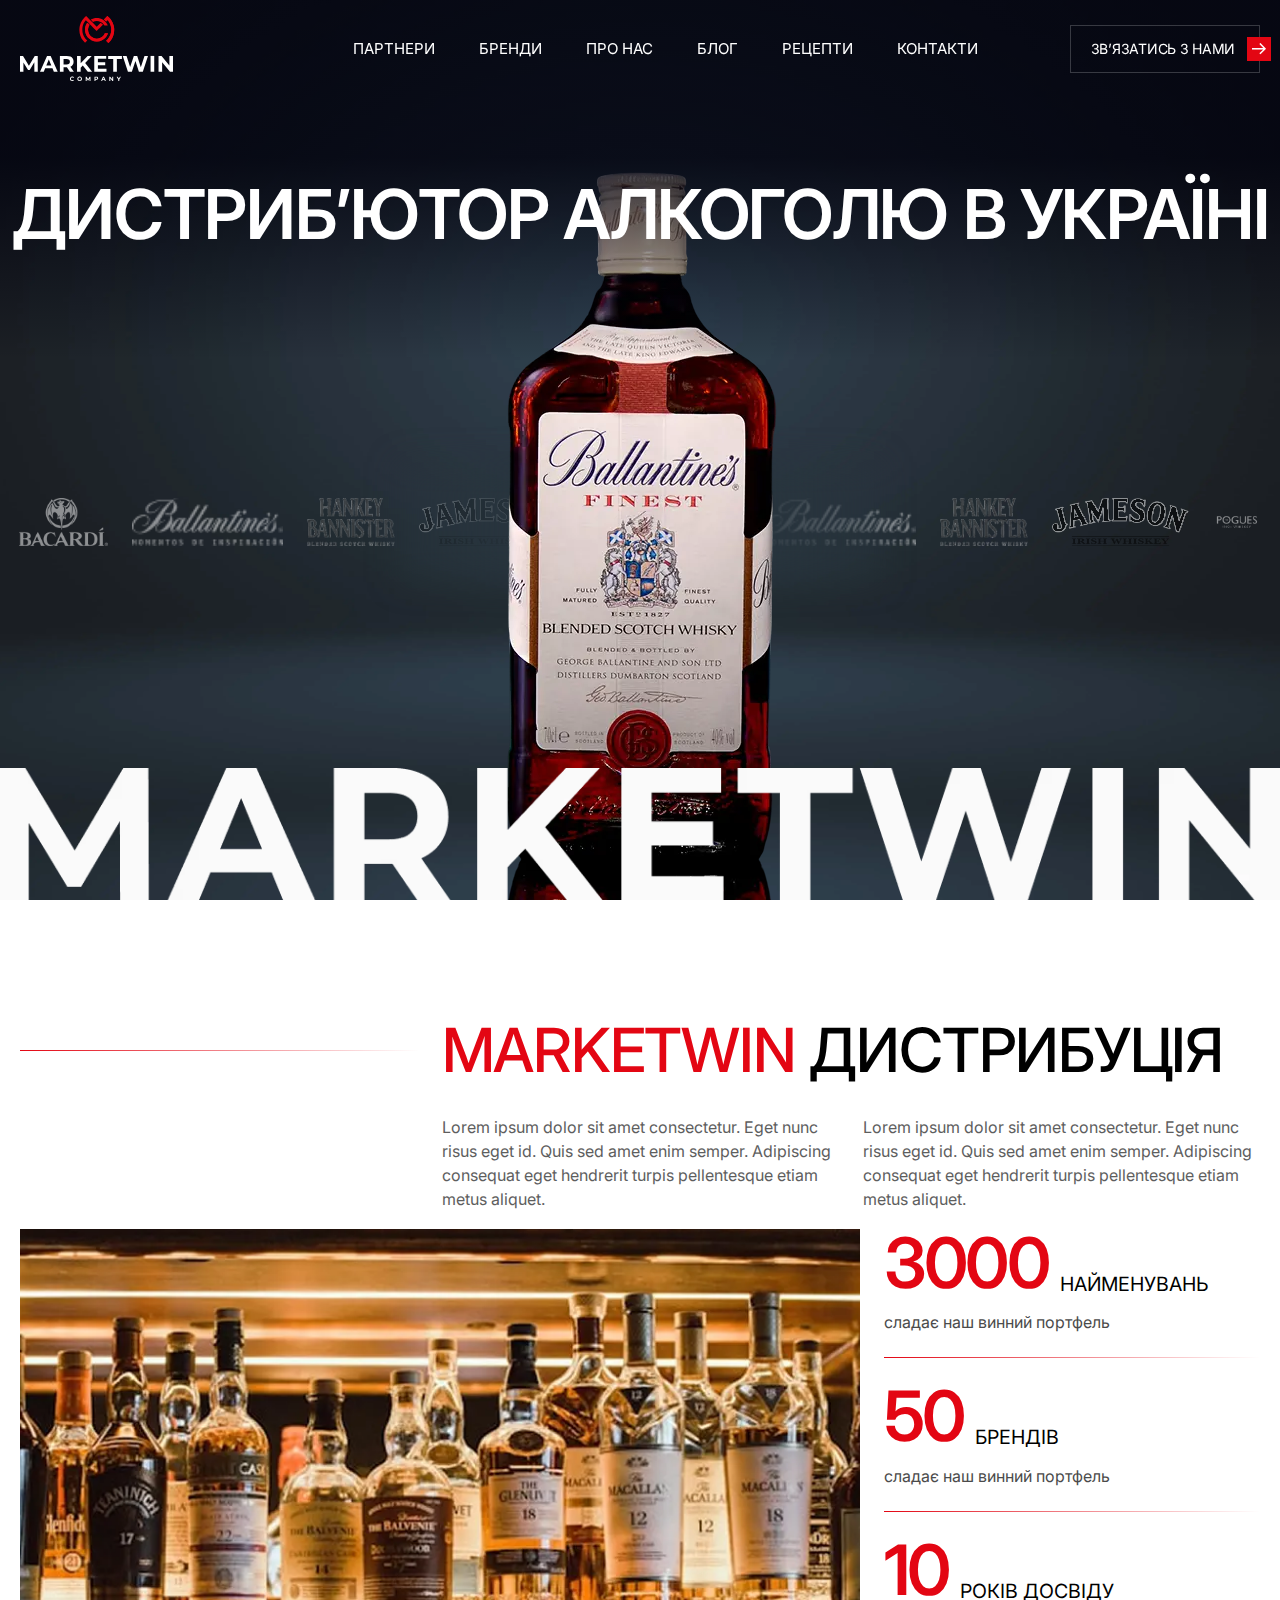
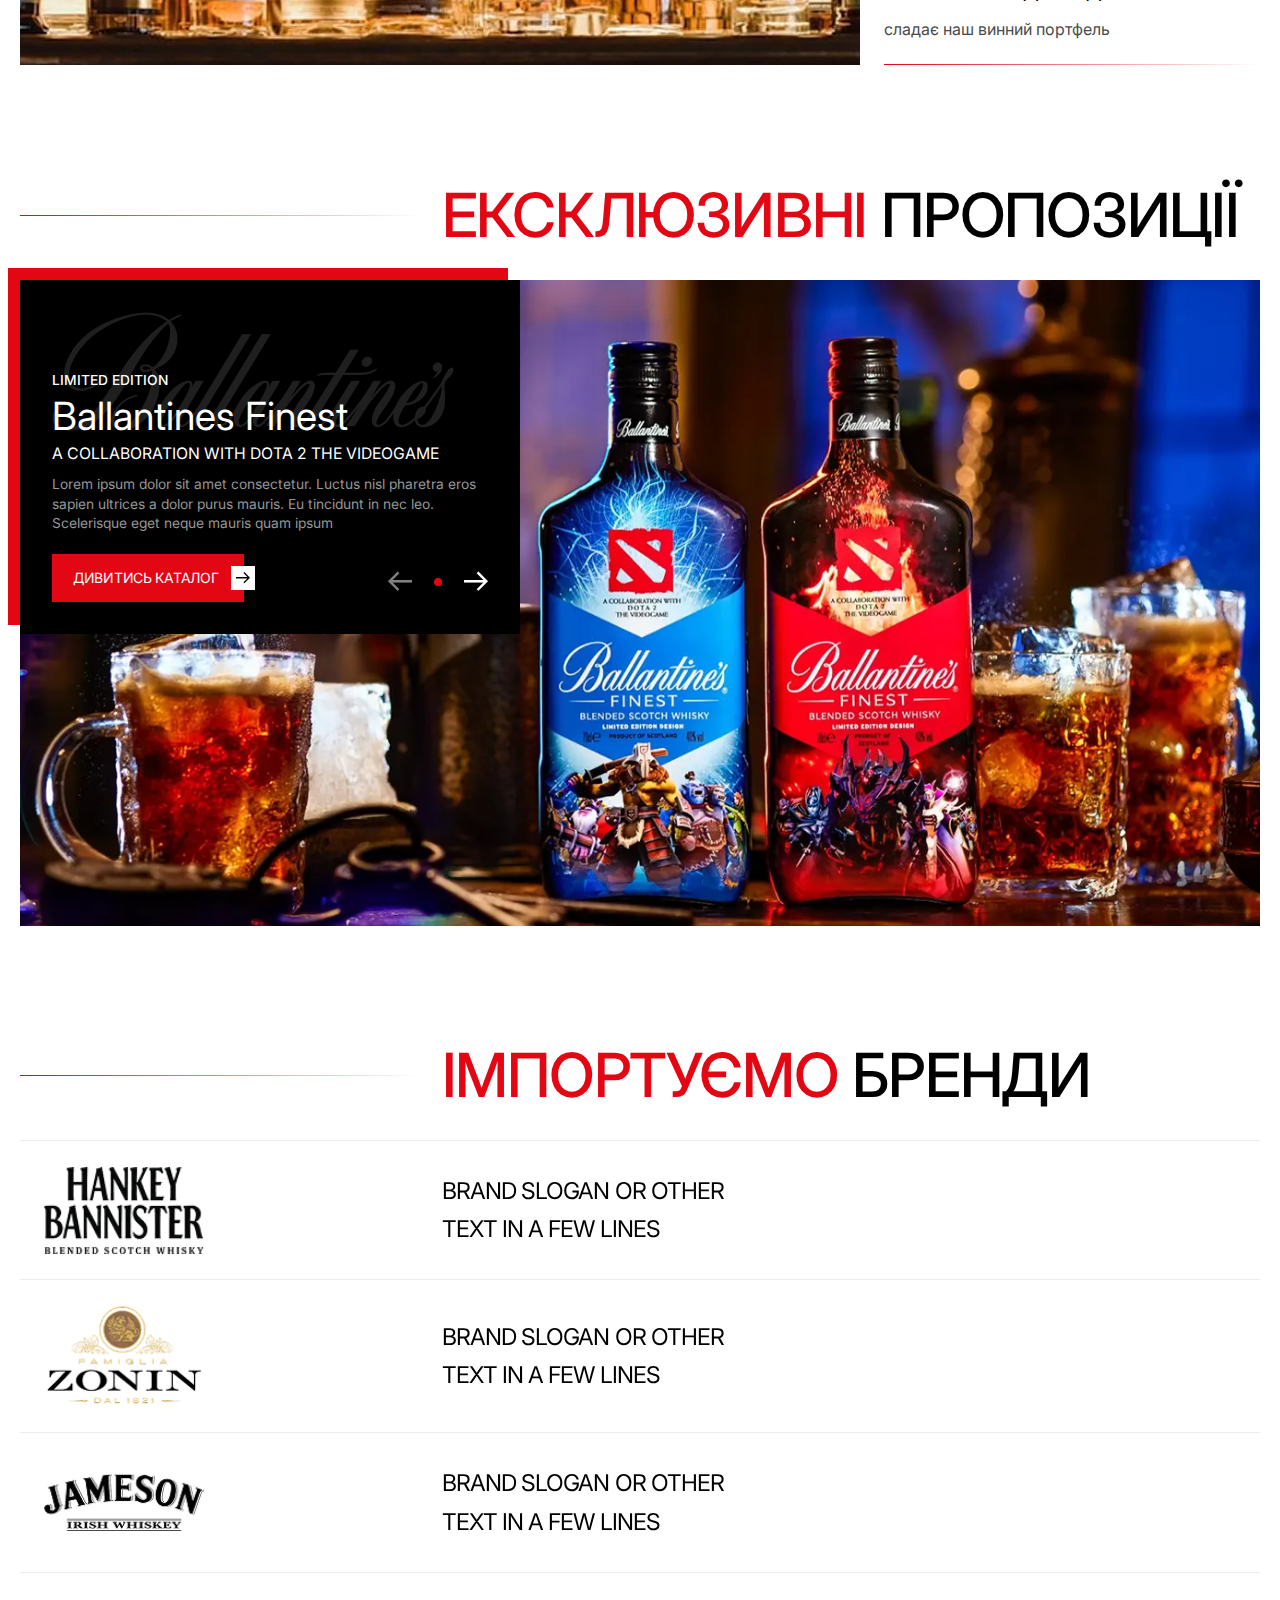
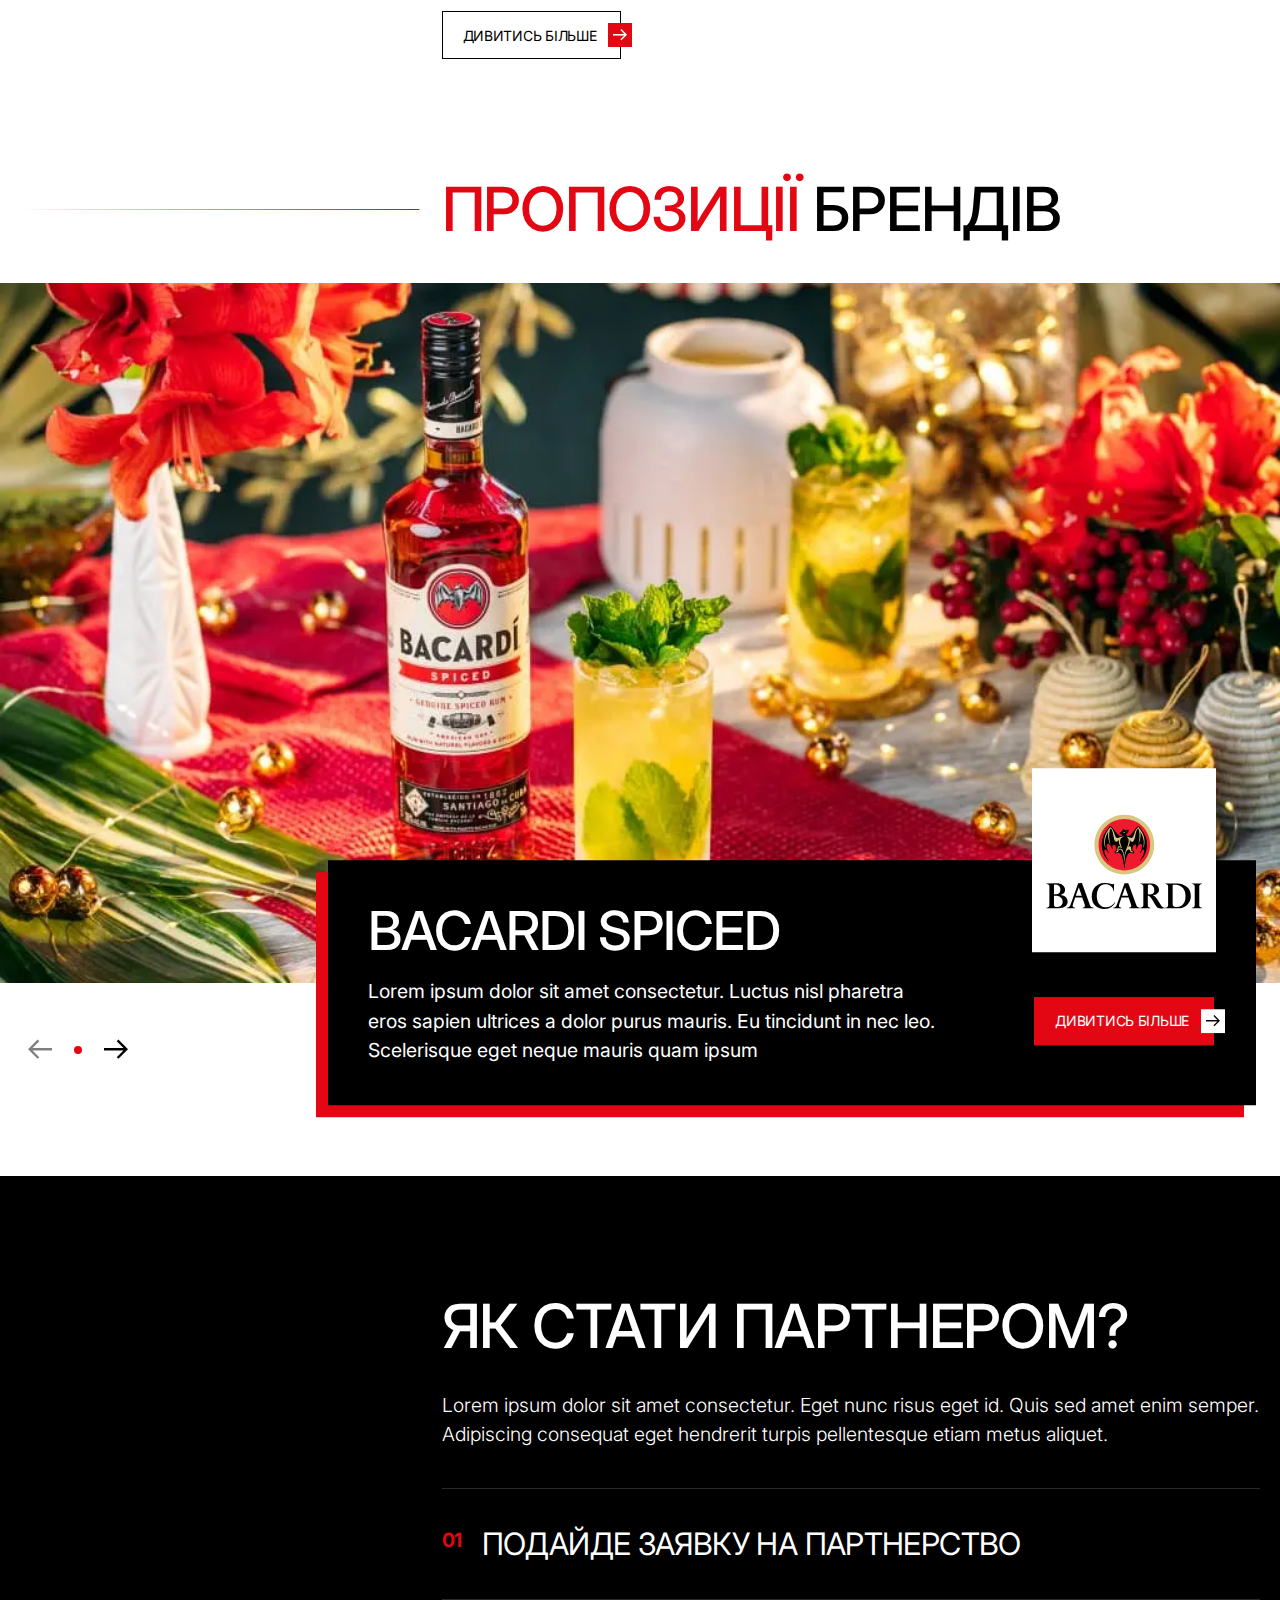
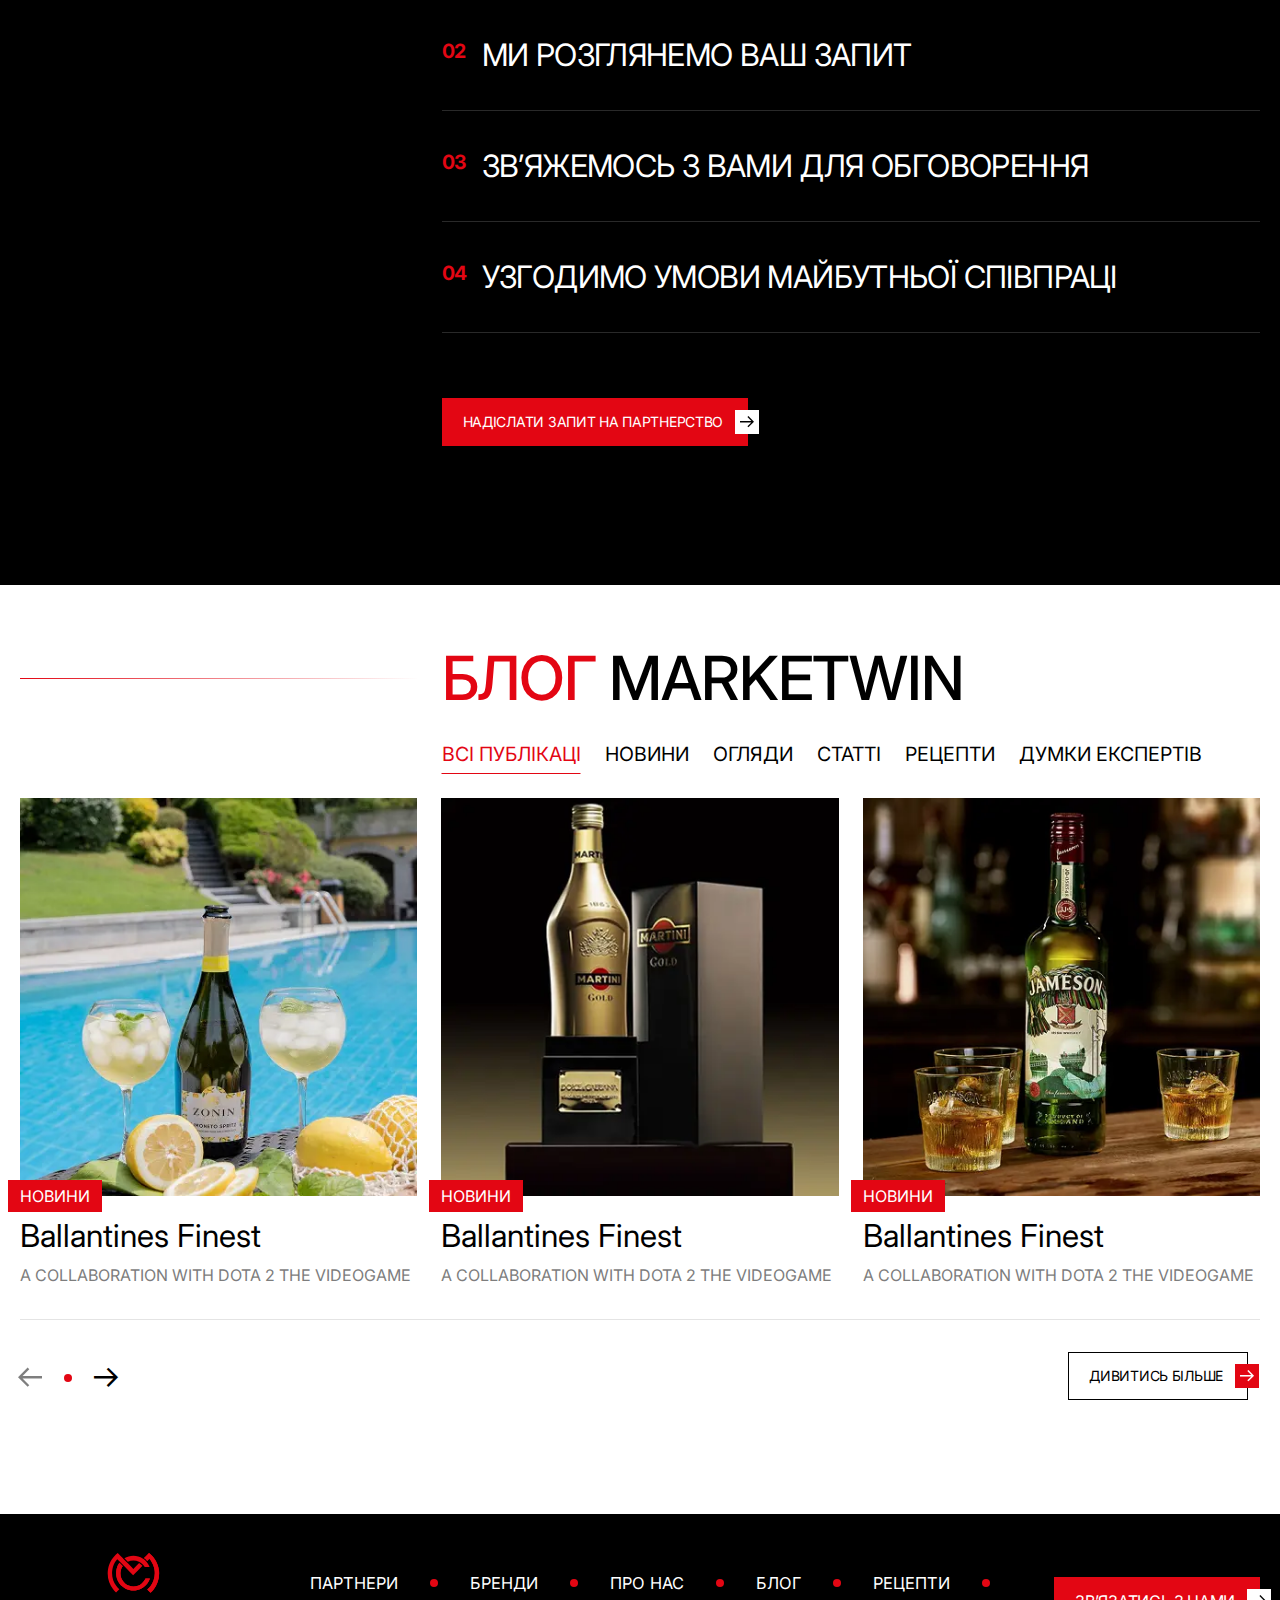
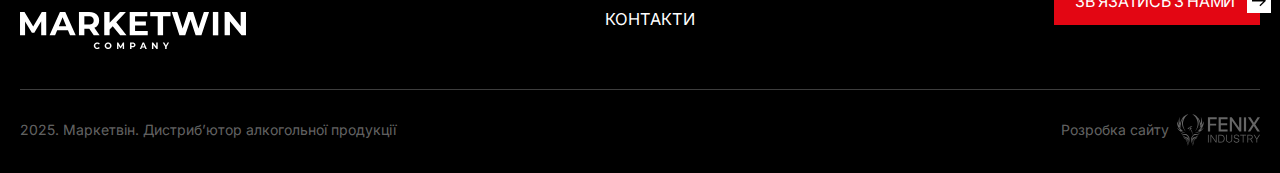
==== index.html @ d5fc38e5 "Update index.html" ====
<!DOCTYPE html>
<html lang="en">

<head>
	<title>marketwin</title>
	<meta charset="UTF-8">
	<meta name="format-detection" content="telephone=no">
	<!-- <style>body{opacity: 0;}</style> -->
	<link rel="stylesheet" href="css/style.min.css?_v=20250410110631">
	<link rel="shortcut icon" href="favicon.ico">
	<!-- <meta name="robots" content="noindex, nofollow"> -->
	<meta name="viewport" content="width=device-width, initial-scale=1.0">

</head>

<body class="page-load">
	<div class="wrapper">
		<header class="header" data-scroll-show>
			<div class="header__container">
				<button class="btn-modal-email _icon-email" type="button"></button>

				<a href="/" class="header__logo"><img src="img/logo.svg" alt="logo"></a>


				<div class="header__menu menu">
					<nav class="menu__body">
						<ul class="menu__list">
							<li class="menu__item"><a href="" class="menu__link">Партнери</a></li>
							<li class="menu__item"><a href="" class="menu__link">Бренди</a></li>
							<li class="menu__item"><a href="about-us.html" class="menu__link">Про нас</a></li>
							<li class="menu__item"><a href="" class="menu__link">Блог</a></li>
							<li class="menu__item"><a href="" class="menu__link">Рецепти</a></li>
							<li class="menu__item"><a href="" class="menu__link">Контакти</a></li>
						</ul>
					</nav>
					<button class="btn btn-default btn-call" type="button">
						<span>Зв’язатись з нами</span>
						<span class="icon-arrow _icon-arrow-right"></span>
					</button>
				</div>
				<button type="button" class="menu__icon icon-menu">
					<div class="icon-menu__wrap">
						<span></span>
					</div>
				</button>
			</div>
		</header>
		<main class="page">
			<section class="hero" style="background-image: url(img/hero-bg.webp);">

				<h1 class="hero__title">дистриб’ютор алкоголю в Україні</h1>
				<div class="hero__brands">
					<div class="brands">
						<div class="brands__list">
							<div class="brands__item">
								<img src="img/brands/bacardi.webp" alt="Image">
							</div>
							<div class="brands__item">
								<img src="img/brands/ballantine.webp" alt="Image">
							</div>
							<div class="brands__item">
								<img src="img/brands/hankey-bannister.webp" alt="Image">
							</div>
							<div class="brands__item">
								<img src="img/brands/jameson.webp" alt="Image">
							</div>
							<div class="brands__item">
								<img src="img/brands/pogues2.webp" alt="Image">
							</div>
							<div class="brands__item">
								<img src="img/brands/bacardi.webp" alt="Image">
							</div>
							<div class="brands__item">
								<img src="img/brands/ballantine.webp" alt="Image">
							</div>
							<div class="brands__item">
								<img src="img/brands/hankey-bannister.webp" alt="Image">
							</div>
							<div class="brands__item">
								<img src="img/brands/jameson.webp" alt="Image">
							</div>
							<div class="brands__item">
								<img src="img/brands/pogues2.webp" alt="Image">
							</div>
						</div>
						<div class="brands__list">
							<div class="brands__item">
								<img src="img/brands/bacardi.webp" alt="Image">
							</div>
							<div class="brands__item">
								<img src="img/brands/ballantine.webp" alt="Image">
							</div>
							<div class="brands__item">
								<img src="img/brands/hankey-bannister.webp" alt="Image">
							</div>
							<div class="brands__item">
								<img src="img/brands/jameson.webp" alt="Image">
							</div>
							<div class="brands__item">
								<img src="img/brands/pogues.webp" alt="Image">
							</div>
							<div class="brands__item">
								<img src="img/brands/bacardi.webp" alt="Image">
							</div>
							<div class="brands__item">
								<img src="img/brands/ballantine.webp" alt="Image">
							</div>
							<div class="brands__item">
								<img src="img/brands/hankey-bannister.webp" alt="Image">
							</div>
							<div class="brands__item">
								<img src="img/brands/jameson.webp" alt="Image">
							</div>
							<div class="brands__item">
								<img src="img/brands/pogues.webp" alt="Image">
							</div>
						</div>
						<div class="brands__list">
							<div class="brands__item">
								<img src="img/brands/bacardi.webp" alt="Image">
							</div>
							<div class="brands__item">
								<img src="img/brands/ballantine.webp" alt="Image">
							</div>
							<div class="brands__item">
								<img src="img/brands/hankey-bannister.webp" alt="Image">
							</div>
							<div class="brands__item">
								<img src="img/brands/jameson.webp" alt="Image">
							</div>
							<div class="brands__item">
								<img src="img/brands/pogues.webp" alt="Image">
							</div>
							<div class="brands__item">
								<img src="img/brands/bacardi.webp" alt="Image">
							</div>
							<div class="brands__item">
								<img src="img/brands/ballantine.webp" alt="Image">
							</div>
							<div class="brands__item">
								<img src="img/brands/hankey-bannister.webp" alt="Image">
							</div>
							<div class="brands__item">
								<img src="img/brands/jameson.webp" alt="Image">
							</div>
							<div class="brands__item">
								<img src="img/brands/pogues.webp" alt="Image">
							</div>
						</div>
					</div>
				</div>

				<div class="hero__slider swiper">
					<div class="hero__wrapper swiper-wrapper">
						<div class="hero__slide swiper-slide">
							<div class="hero__img">
								<img src="img/hero/hero01.webp" alt="Image">
							</div>
						</div>
						<div class="hero__slide swiper-slide">
							<div class="hero__img">
								<img src="img/hero/hero02.webp" alt="Image">
							</div>
						</div>
						<div class="hero__slide swiper-slide">
							<div class="hero__img">
								<img src="img/hero/hero03.webp" alt="Image">
							</div>
						</div>
						<div class="hero__slide swiper-slide">
							<div class="hero__img">
								<img src="img/hero/hero04.webp" alt="Image">
							</div>
						</div>
						<div class="hero__slide swiper-slide">
							<div class="hero__img">
								<img src="img/hero/hero05.webp" alt="Image">
							</div>
						</div>
						<div class="hero__slide swiper-slide">
							<div class="hero__img">
								<img src="img/hero/hero06.webp" alt="Image">
							</div>
						</div>
					</div>
				</div>
			</section>

			<section class="section distribution">
				<div class="distribution__container">
					<h2 class="section-title"> <span class="decor-text">marketwin</span> дистрибуція</h2>
					<div class="section-text w-60">
						<p>Lorem ipsum dolor sit amet consectetur. Eget nunc risus eget id. Quis sed amet enim semper.
							Adipiscing consequat eget
							hendrerit turpis pellentesque etiam metus aliquet.</p>
						<p>Lorem ipsum dolor sit amet consectetur. Eget nunc risus eget id. Quis sed amet enim semper.
							Adipiscing consequat eget
							hendrerit turpis pellentesque etiam metus aliquet.</p>
					</div>

					<div class="distribution-row">
						<div class="distribution-img">
							<img class="ibg" src="img/test-img01.webp" alt="Image">
						</div>
						<div class="distribution-list">
							<div class="distribution-item">
								<div class="distribution-title">
									<div class="number">3000</div>НАЙМЕНУВАНЬ
								</div>
								<div class="distribution-text">сладає наш винний портфель</div>
							</div>
							<div class="distribution-item">
								<div class="distribution-title">
									<div class="number">50</div>Брендів
								</div>
								<div class="distribution-text">сладає наш винний портфель</div>
							</div>
							<div class="distribution-item">
								<div class="distribution-title">
									<div class="number">10</div>років досвіду
								</div>
								<div class="distribution-text">сладає наш винний портфель</div>
							</div>


						</div>
					</div>
				</div>
			</section>

			<section class="section exclusive">
				<div class="exclusive__container">
					<div class="section-title">
						<span>Ексклюзивні</span>
						пропозиції
					</div>
					<div class="exclusive__wrap">
						<div class="exclusive__slider swiper">
							<div class="swiper-wrapper">
								<div class="swiper-slide">
									<div class="exclusive-item">
										<div class="logo">
											<img src="img/ballantines.webp" alt="ballantines logo">
										</div>


										<h4>LIMITED EDITION</h4>
										<h3>Ballantines Finest</h3>
										<h5>A collaboration with dota 2 the videogame</h5>
										<p>Lorem ipsum dolor sit amet consectetur. Luctus nisl pharetra eros sapien
											ultrices
											a dolor purus mauris. Eu tincidunt in
											nec leo. Scelerisque eget neque mauris quam ipsum</p>

										<a class="btn btn-default btn-red" href="#">
											<span>Дивитись каталог</span>
											<span class="icon-arrow _icon-arrow-right white-icon"></span>
										</a>
									</div>
								</div>
								<div class="swiper-slide">
									<div class="exclusive-item">
										<div class="logo">
											<img src="img/ballantines.webp" alt="ballantines logo">
										</div>


										<h4>LIMITED EDITION</h4>
										<h3>Ballantines Finest</h3>
										<h5>A collaboration with dota 2 the videogame</h5>
										<p>Lorem ipsum dolor sit amet consectetur. Luctus nisl pharetra eros sapien
											ultrices
											a dolor purus mauris. Eu tincidunt in
											nec leo. Scelerisque eget neque mauris quam ipsum</p>

										<a class="btn btn-default btn-red" href="#">
											<span>Дивитись каталог</span>
											<span class="icon-arrow _icon-arrow-right white-icon"></span>
										</a>
									</div>
								</div>
							</div>
							<div class="swiper-nav">
								<div class="swiper-button-prev">
									<span class="_icon-arrow-left"></span>
								</div>
								<div class="swiper-button-next">
									<span class="_icon-arrow-right"></span>
								</div>
							</div>

							<div class="swiper-pagination black-mod"></div>
						</div>
						<div class="exclusive-thumb__slider swiper">
							<div class="swiper-wrapper">
								<div class="swiper-slide">
									<img class="ibg" src="img/exclusive.webp" alt="exclusive">
								</div>
								<div class="swiper-slide">
									<img class="ibg" src="img/test-img01.webp" alt="exclusive">
								</div>
							</div>
						</div>
					</div>
				</div>
			</section>

			<section class="section import-brands">
				<div class="import-brands__container">
					<div class="section-title"><span>імпортуємо</span> Бренди</div>
					<div class="import-brands__list">
						<div class="import-brands__item">
							<a class="import-brands__logo" href="#">
								<img src="img/brand02.webp" alt="Image">
							</a>
							<a class="import-brands__title" href="#">brand slogan or other
								text in a few lines</a>

							<div class="import-brands__img">
								<img src="img/brands-test.webp" alt="Image">
								<a class="btn btn-default btn-red" href="#">
									<span>дивитись каталог</span>
									<span class="icon-arrow _icon-arrow-right"></span>
								</a>
							</div>
						</div>
						<div class="import-brands__item">
							<div class="import-brands__logo">
								<img src="img/brand03.webp" alt="Image">
							</div>
							<div class="import-brands__title">brand slogan or other
								text in a few lines</div>

							<div class="import-brands__img">
								<img src="img/brands-test.webp" alt="Image">
								<a class="btn btn-default btn-red" href="#">
									<span>дивитись каталог</span>
									<span class="icon-arrow _icon-arrow-right"></span>
								</a>
							</div>
						</div>
						<div class="import-brands__item">
							<div class="import-brands__logo">
								<img src="img/brand04.webp" alt="Image">
							</div>
							<div class="import-brands__title">brand slogan or other
								text in a few lines</div>

							<div class="import-brands__img">
								<img src="img/brands-test.webp" alt="Image">
								<a class="btn btn-default btn-red" href="#">
									<span>дивитись каталог</span>
									<span class="icon-arrow _icon-arrow-right"></span>
								</a>
							</div>
						</div>
					</div>

					<a class="import-brands__btn btn btn-default" href="#">
						<span>Дивитись більше</span>
						<span class="icon-arrow _icon-arrow-right"></span>
					</a>
				</div>
			</section>

			<section class="section offers">
				<div class="offers__container">
					<h2 class="section-title revers-decor">
						<span>пропозиції</span> брендів
					</h2>
				</div>
				<div class="offers__wrap">
					<div class="offers__slider swiper">
						<div class="swiper-wrapper">
							<div class="swiper-slide">
								<div class="offers-img">
									<img class="ibg" src="img/offers.webp" alt="exclusive">
								</div>
								<div class="offers-item__container">
									<div class="offers-item">
										<div class="offers-item__content">
											<div class="logo">
												<img src="img/bacardi.svg" alt="bacardi logo">
											</div>
											<h3>Bacardi spiced</h3>
											<p>Lorem ipsum dolor sit amet consectetur. Luctus nisl pharetra eros sapien
												ultrices a dolor purus mauris. Eu tincidunt in
												nec leo. Scelerisque eget neque mauris quam ipsum</p>

											<a class="btn btn-default btn-red" href="#">
												<span>Дивитись більше</span>
												<span class="icon-arrow _icon-arrow-right white-icon"></span>
											</a>
										</div>
									</div>
								</div>
							</div>
							<div class="swiper-slide">
								<div class="offers-img">
									<img class="ibg" src="img/exclusive.webp" alt="exclusive">
								</div>
								<div class="offers-item__container">
									<div class="offers-item">
										<div class="offers-item__content">
											<div class="logo">
												<img src="img/bacardi.svg" alt="bacardi logo">
											</div>
											<h3>Eexclusive spiced</h3>
											<p>nisl pharetra eros sapien
												ultrices a dolor purus mauris. Eu tincidunt in
												nec leo. Scelerisque eget neque mauris quam ipsum</p>

											<a class="btn btn-default btn-red" href="#">
												<span>Дивитись більше</span>
												<span class="icon-arrow _icon-arrow-right white-icon"></span>
											</a>
										</div>
									</div>
								</div>
							</div>
						</div>
						<div class="swiper-nav__container">
							<div class="swiper-nav">
								<div class="swiper-button-prev">
									<span class="_icon-arrow-left"></span>
								</div>
								<div class="swiper-button-next">
									<span class="_icon-arrow-right"></span>
								</div>
							</div>
						</div>
						<div class="swiper-pagination"></div>
					</div>
				</div>
			</section>

			<section class="section spollers-section" data-watch data-watch-once data-watch-threshold="0.8">
				<div class="spollers-section__container">

					<h2 class="spollers-section__title section-title">Як стати партнером?</h2>
					<div class="spollers-section__text">Lorem ipsum dolor sit amet consectetur. Eget nunc risus eget id.
						Quis sed amet enim semper. Adipiscing consequat eget
						hendrerit turpis pellentesque etiam metus aliquet.</div>

					<div data-spollers class="spollers">
						<details class="spollers__item">
							<summary class="spollers__title">подайде заявку на партнерство</summary>
						</details>
						<details class="spollers__item">
							<summary class="spollers__title">Ми розглянемо ваш запит</summary>
						</details>
						<details class="spollers__item">
							<summary class="spollers__title">Зв’яжемось з вами для обговорення</summary>
						</details>
						<details class="spollers__item">
							<summary class="spollers__title">Узгодимо умови майбутньої співпраці</summary>
						</details>
					</div>

					<div class="spollers-section-bottom">
						<div class="logo">
							<img src="img/icon-logo.svg" alt="marketwin logo">
						</div>
						<div class="logo-text">
							<!-- <img src="img/marketwin-gradient.svg" alt="Image"> -->
							marketwin
						</div>
						<button type="button" class="btn btn-default btn-red mob-w">
							<span>Надіслати запит на партнерство</span>
							<span class="icon-arrow _icon-arrow-right white-icon"></span>
						</button>
					</div>
				</div>
			</section>

			<section class="section blog">
				<div class="blog__container">
					<div class="section-title">
						<span>Блог</span> marketwin
					</div>

					<div data-tabs data-tabs-animate class="blog__wrap">
						<nav data-tabs-titles class="blog__nav rubric">
							<button type="button" class="rubric__btn _tab-active">Всі публікаці</button>
							<button type="button" class="rubric__btn">Новини</button>
							<button type="button" class="rubric__btn">Огляди</button>
							<button type="button" class="rubric__btn">Статті</button>
							<button type="button" class="rubric__btn">Рецепти</button>
							<button type="button" class="rubric__btn">думки експертів</button>
						</nav>
						<div data-tabs-body class="blog__content">
							<div class="blog__body">
								<div class="blog__slider swiper">
									<div class="swiper-wrapper">
										<div class="swiper-slide">
											<div class="cart-blog">
												<a class="cart-blog__img" href="#">
													<img class="ibg" src="img/news01.webp" alt="news img">
												</a>
												<div class="cart-blog__rubric">НОВИНИ</div>
												<a class="cart-blog__title" href="#">Ballantines Finest</a>
												<div class="cart-blog__text">A collaboration with dota 2 the videogame
												</div>
											</div>
										</div>
										<div class="swiper-slide">
											<div class="cart-blog">
												<a class="cart-blog__img" href="#">
													<img class="ibg" src="img/news02.webp" alt="news img">
												</a>
												<div class="cart-blog__rubric">НОВИНИ</div>
												<a class="cart-blog__title" href="#">Ballantines Finest</a>
												<div class="cart-blog__text">A collaboration with dota 2 the videogame
												</div>
											</div>
										</div>
										<div class="swiper-slide">
											<div class="cart-blog">
												<a class="cart-blog__img" href="#">
													<img class="ibg" src="img/news03.webp" alt="news img">
												</a>
												<div class="cart-blog__rubric">НОВИНИ</div>
												<a class="cart-blog__title" href="#">Ballantines Finest</a>
												<div class="cart-blog__text">A collaboration with dota 2 the videogame
												</div>
											</div>
										</div>
										<div class="swiper-slide">
											<div class="cart-blog">
												<a class="cart-blog__img" href="#">
													<img class="ibg" src="img/news01.webp" alt="news img">
												</a>
												<div class="cart-blog__rubric">НОВИНИ</div>
												<a class="cart-blog__title" href="#">Ballantines Finest</a>
												<div class="cart-blog__text">A collaboration with dota 2 the videogame
												</div>
											</div>
										</div>
										<div class="swiper-slide">
											<div class="cart-blog">
												<a class="cart-blog__img" href="#">
													<img class="ibg" src="img/news02.webp" alt="news img">
												</a>
												<div class="cart-blog__rubric">НОВИНИ</div>
												<a class="cart-blog__title" href="#">Ballantines Finest</a>
												<div class="cart-blog__text">A collaboration with dota 2 the videogame
												</div>
											</div>
										</div>
										<div class="swiper-slide">
											<div class="cart-blog">
												<a class="cart-blog__img" href="#">
													<img class="ibg" src="img/news03.webp" alt="news img">
												</a>
												<div class="cart-blog__rubric">НОВИНИ</div>
												<a class="cart-blog__title" href="#">Ballantines Finest</a>
												<div class="cart-blog__text">A collaboration with dota 2 the videogame
												</div>
											</div>
										</div>
									</div>

									<div class="swiper-nav">
										<div class="swiper-button-prev">
											<span class="_icon-arrow-left"></span>
										</div>
										<div class="swiper-button-next">
											<span class="_icon-arrow-right"></span>
										</div>
									</div>
									<div class="swiper-pagination"></div>
								</div>

								<div class="blog__bottom">
									<a class="btn btn-default" href="#">
										<span>Дивитись більше</span>
										<span class="icon-arrow _icon-arrow-right"></span>
									</a>
								</div>
							</div>
							<div class="blog__body">
								<div class="blog__slider swiper">
									<div class="swiper-wrapper">
										<div class="swiper-slide">
											<div class="cart-blog">
												<a class="cart-blog__img" href="#">
													<img class="ibg" src="img/news02.webp" alt="news img">
												</a>
												<div class="cart-blog__rubric">НОВИНИ</div>
												<a class="cart-blog__title" href="#">Ballantines Finest</a>
												<div class="cart-blog__text">A collaboration with dota 2 the videogame
												</div>
											</div>
										</div>
										<div class="swiper-slide">
											<div class="cart-blog">
												<a class="cart-blog__img" href="#">
													<img class="ibg" src="img/news01.webp" alt="news img">
												</a>
												<div class="cart-blog__rubric">НОВИНИ</div>
												<a class="cart-blog__title" href="#">Ballantines Finest</a>
												<div class="cart-blog__text">A collaboration with dota 2 the videogame
												</div>
											</div>
										</div>
										<div class="swiper-slide">
											<div class="cart-blog">
												<a class="cart-blog__img" href="#">
													<img class="ibg" src="img/news03.webp" alt="news img">
												</a>
												<div class="cart-blog__rubric">НОВИНИ</div>
												<a class="cart-blog__title" href="#">Ballantines Finest</a>
												<div class="cart-blog__text">A collaboration with dota 2 the videogame
												</div>
											</div>
										</div>
										<div class="swiper-slide">
											<div class="cart-blog">
												<a class="cart-blog__img" href="#">
													<img class="ibg" src="img/news01.webp" alt="news img">
												</a>
												<div class="cart-blog__rubric">НОВИНИ</div>
												<a class="cart-blog__title" href="#">Ballantines Finest</a>
												<div class="cart-blog__text">A collaboration with dota 2 the videogame
												</div>
											</div>
										</div>
										<div class="swiper-slide">
											<div class="cart-blog">
												<a class="cart-blog__img" href="#">
													<img class="ibg" src="img/news02.webp" alt="news img">
												</a>
												<div class="cart-blog__rubric">НОВИНИ</div>
												<a class="cart-blog__title" href="#">Ballantines Finest</a>
												<div class="cart-blog__text">A collaboration with dota 2 the videogame
												</div>
											</div>
										</div>
										<div class="swiper-slide">
											<div class="cart-blog">
												<a class="cart-blog__img" href="#">
													<img class="ibg" src="img/news03.webp" alt="news img">
												</a>
												<div class="cart-blog__rubric">НОВИНИ</div>
												<a class="cart-blog__title" href="#">Ballantines Finest</a>
												<div class="cart-blog__text">A collaboration with dota 2 the videogame
												</div>
											</div>
										</div>
									</div>

									<div class="swiper-nav">
										<div class="swiper-button-prev">
											<span class="_icon-arrow-left"></span>
										</div>
										<div class="swiper-button-next">
											<span class="_icon-arrow-right"></span>
										</div>
									</div>
									<div class="swiper-pagination"></div>
								</div>

								<div class="blog__bottom">
									<a class="btn btn-default" href="#">
										<span>Дивитись більше</span>
										<span class="icon-arrow _icon-arrow-right"></span>
									</a>
								</div>
							</div>
							<div class="blog__body">
								<div class="blog__slider swiper">
									<div class="swiper-wrapper">
										<div class="swiper-slide">
											<div class="cart-blog">
												<a class="cart-blog__img" href="#">
													<img class="ibg" src="img/news03.webp" alt="news img">
												</a>
												<div class="cart-blog__rubric">Огляди</div>
												<a class="cart-blog__title" href="#">Ballantines Finest</a>
												<div class="cart-blog__text">A collaboration with dota 2 the videogame
												</div>
											</div>
										</div>
										<div class="swiper-slide">
											<div class="cart-blog">
												<a class="cart-blog__img" href="#">
													<img class="ibg" src="img/news02.webp" alt="news img">
												</a>
												<div class="cart-blog__rubric">Огляди</div>
												<a class="cart-blog__title" href="#">Ballantines Finest</a>
												<div class="cart-blog__text">A collaboration with dota 2 the videogame
												</div>
											</div>
										</div>
										<div class="swiper-slide">
											<div class="cart-blog">
												<a class="cart-blog__img" href="#">
													<img class="ibg" src="img/news01.webp" alt="news img">
												</a>
												<div class="cart-blog__rubric">Огляди</div>
												<a class="cart-blog__title" href="#">Ballantines Finest</a>
												<div class="cart-blog__text">A collaboration with dota 2 the videogame
												</div>
											</div>
										</div>
										<div class="swiper-slide">
											<div class="cart-blog">
												<a class="cart-blog__img" href="#">
													<img class="ibg" src="img/news01.webp" alt="news img">
												</a>
												<div class="cart-blog__rubric">НОВИНИ</div>
												<a class="cart-blog__title" href="#">Ballantines Finest</a>
												<div class="cart-blog__text">A collaboration with dota 2 the videogame
												</div>
											</div>
										</div>
										<div class="swiper-slide">
											<div class="cart-blog">
												<a class="cart-blog__img" href="#">
													<img class="ibg" src="img/news02.webp" alt="news img">
												</a>
												<div class="cart-blog__rubric">НОВИНИ</div>
												<a class="cart-blog__title" href="#">Ballantines Finest</a>
												<div class="cart-blog__text">A collaboration with dota 2 the videogame
												</div>
											</div>
										</div>
										<div class="swiper-slide">
											<div class="cart-blog">
												<a class="cart-blog__img" href="#">
													<img class="ibg" src="img/news03.webp" alt="news img">
												</a>
												<div class="cart-blog__rubric">НОВИНИ</div>
												<a class="cart-blog__title" href="#">Ballantines Finest</a>
												<div class="cart-blog__text">A collaboration with dota 2 the videogame
												</div>
											</div>
										</div>
									</div>

									<div class="swiper-nav">
										<div class="swiper-button-prev">
											<span class="_icon-arrow-left"></span>
										</div>
										<div class="swiper-button-next">
											<span class="_icon-arrow-right"></span>
										</div>
									</div>
									<div class="swiper-pagination"></div>
								</div>

								<div class="blog__bottom">
									<a class="btn btn-default" href="#">
										<span>Дивитись більше</span>
										<span class="icon-arrow _icon-arrow-right"></span>
									</a>
								</div>
							</div>
						</div>
					</div>
				</div>


			</section>
		</main>
		<footer class="footer">
			<div class="footer__container">
				<div class="footer__top">
					<a href="" class="footer__logo"><img src="img/logo.svg" alt="logo"></a>
					<nav class="footer__menu">
						<ul>
							<li><a href="#">Партнери</a></li>
							<li><a href="#">Бренди</a></li>
							<li><a href="about-us.html">Про нас</a></li>
							<li><a href="#">Блог</a></li>
							<li><a href="#">Рецепти</a></li>
							<li><a href="#">Контакти</a></li>
						</ul>
					</nav>
					<button class="btn btn-default btn-red" type="button">
						<span>Зв’язатись з нами</span>
						<span class="icon-arrow white-icon _icon-arrow-right"></span>
					</button>
				</div>
				<div class="footer__bottom">
					<div class="copyright">2025. Маркетвін. Дистриб’ютор алкогольної продукції</div>
					<div class="fenix-copyright">
						<span>Розробка сайту</span>
						<a href="https://fnx.com.ua/ua">
							<img src="img/fenix-logo.svg" alt="fenix-logo">
						</a>
					</div>
				</div>
			</div>
		</footer>
		<div class="loader-container" id="loader">
			<div class="loader-group">
				<div class="drink-glass">

				</div>
				<div class="drink-level"></div>
			</div>
			<style>
				html {
					&:has(.page-load) {
						overflow: hidden;
					}
				}

				.loader-container {
					position: fixed;
					top: 0;
					left: 0;
					width: 100vw;
					height: 100vh;
					background-color: #000;
					display: flex;
					justify-content: center;
					align-items: center;
					z-index: 9999;
				}

				.loader-group {
					position: relative;
					display: block;
					width: 200px;
				}

				.drink-glass {
					border: 4px solid rgba(255, 255, 255, 0.18);
					background:
						linear-gradient(to right,
							rgba(255, 255, 255, 0.1) 5%,
							rgba(255, 255, 255, 0.17)21%,
							rgba(255, 255, 255, 0.15)30%,
							rgba(255, 255, 255, 0.1) 50%,
							rgba(255, 255, 255, 0.05) 70%,
							rgba(255, 255, 255, 0.05) 89%,
							rgba(255, 255, 255, 0.1) 95%);
					display: block;
					width: 100px;
					height: 170px;
					margin: 0 50px;
					border-radius: 0 0 30px 30px;
					border-top: none;
				}

				.drink-level {
					z-index: -1;
					position: absolute;
					top: 0;
					left: 50px;
					display: block;
					width: 108px;
					height: 144px;
					background: linear-gradient(rgb(183, 43, 23), rgb(183, 43, 23));
					background-image:
						linear-gradient(rgb(132, 0, 0), rgb(183, 43, 23) 4px, rgb(183, 43, 23), rgb(132, 0, 0));
					background-repeat:
						no-repeat;
					background-position:
						0 0;
					background-size:
						100% 100%;
					border-radius: 2px 2px 30px 30px;
					transform-origin: bottom;
					transform: translateY(154px);
					max-height: 0%;
					animation: fillup 1.5s ease-out forwards;
					overflow: hidden;
				}

				.drink-level:after {
					content: "";
					display: block;
					width: 108px;
					height: 144px;
					background-image:
						radial-gradient(rgba(255, 255, 255, 0) 30%,
							rgba(255, 255, 255, 0.2) 35%,
							rgba(255, 255, 255, 0.2) 45%,
							rgba(255, 255, 255, 0) 50%),
						radial-gradient(rgba(255, 255, 255, 0) 30%,
							rgba(255, 255, 255, 0.2) 35%,
							rgba(255, 255, 255, 0.2) 45%,
							rgba(255, 255, 255, 0) 50%),
						radial-gradient(rgba(255, 255, 255, 0) 30%,
							rgba(255, 255, 255, 0.2) 35%,
							rgba(255, 255, 255, 0.2) 45%,
							rgba(255, 255, 255, 0) 50%),
						radial-gradient(rgba(255, 255, 255, 0) 30%,
							rgba(255, 255, 255, 0.2) 35%,
							rgba(255, 255, 255, 0.2) 45%,
							rgba(255, 255, 255, 0) 50%);
					background-repeat:
						no-repeat;
					background-position:
						70px 20px,
						60px 100px,
						50px 70px,
						20px 50px;
					background-size:
						20px 20px,
						10px 10px,
						20px 20px,
						20px 20px;
					border-radius: 2px 2px 30px 30px;
					transform-origin: bottom;
					animation:
						bubbles 1.7s ease-out forwards infinite,
						bobbing 800ms ease-in-out infinite alternate;
				}

				@keyframes fillup {
					0% {
						max-height: 0px;
						transform: translateY(174px);
					}

					100% {
						max-height: 144px;
						transform: translateY(30px);
					}
				}

				@keyframes bubbles {
					0% {
						transform: translateY(100px);
					}

					100% {
						transform: translateY(-100px);
					}
				}

				@keyframes bobbing {
					0% {
						margin-left: -8px;
					}

					100% {
						margin-left: 8px;
					}
				}
			</style>
		</div>
		<script>
			document.addEventListener("DOMContentLoaded", function() {
				const loader = document.getElementById("loader");
				loader.style.display = "none";
				document.body.classList.remove("page-load");
			});
		</script>
		<div id="popup" aria-hidden="true" class="popup">
			<div class="popup__wrapper">
				<div class="popup__content">
					<button data-close type="button" class="popup__close">
						<svg width="23" height="23" viewBox="0 0 23 23" fill="none" xmlns="http://www.w3.org/2000/svg">
							<path opacity="0.850056" d="M1.73333 1.48883L21.5469 21.0288" stroke="#979797" stroke-linecap="square" />
							<path opacity="0.850056" d="M21.2667 1.48883L1.45309 21.0288" stroke="#979797" stroke-linecap="square" />
						</svg>
					</button>
					<div class="popup__text">
						Popup content
					</div>
				</div>
			</div>
		</div>
	</div>
	<script src="js/app.min.js?_v=20250410110631"></script>
</body>

</html>
---- css/style.min.css ----
@import url('https://fonts.googleapis.com/css2?family=Inter:ital,opsz,wght@0,14..32,100..900; 1,14..32,100..900&display=swap');@font-face{font-family:icons;font-display:swap;src:url(../fonts/icons.woff2) format("woff2");font-weight:400;font-style:normal}[class*=_icon-]::before{font-family:icons;font-style:normal;font-weight:400;font-variant:normal;text-transform:none;line-height:1;-webkit-font-smoothing:antialiased;-moz-osx-font-smoothing:grayscale}._icon-email:before{content:""}._icon-facebook:before{content:""}._icon-instagram:before{content:""}._icon-location:before{content:""}._icon-mail:before{content:""}._icon-phone1:before{content:""}._icon-telegram:before{content:""}._icon-viber:before{content:""}._icon-arrow-right:before{content:""}._icon-arrow-left:before{content:""}:root{--main-color:#000;--primary:#e30613;--white-color:#ffffff;--grey-color:#5e5e5e;--grey-color2:#7d7d7d;--grey-color3:#969696;--stroke-color:#ececec;--bullet-color:#e4e4e4}*{padding:0;margin:0;border:0}*,*::after,*::before{box-sizing:border-box}*::after,*::before{display:inline-block}body,html{height:100%;min-width:360px}body{color:#000;line-height:1;font-family:Inter,sans-serif;font-size:1rem;-ms-text-size-adjust:100%;-moz-text-size-adjust:100%;-webkit-text-size-adjust:100%;-webkit-font-smoothing:antialiased;-moz-osx-font-smoothing:grayscale}button,input,textarea{font-family:Inter,sans-serif;font-size:inherit;line-height:inherit;color:inherit;background-color:rgba(0,0,0,0)}input,textarea{width:100%}label{display:inline-block}button,option,select{cursor:pointer}a{display:inline-block;color:inherit;text-decoration:none}ul li{list-style:none}img{vertical-align:top}h1,h2,h3,h4,h5,h6{font-weight:inherit;font-size:inherit}html{scroll-behavior:smooth}body{font-size:1rem;font-weight:400;line-height:1.5}.lock body{overflow:hidden;touch-action:none;-ms-scroll-chaining:none;overscroll-behavior:none}.wrapper{min-height:100%;display:flex;flex-direction:column;overflow:hidden}@supports (overflow:clip){.wrapper{overflow:clip}}.wrapper>main{flex:1 1 auto}.wrapper>*{min-width:0}[class*=__container]{max-width:86.5rem;margin:0 auto;padding:0 1.25rem}[class*="--gc"]{display:grid;min-width:0;grid-template-columns:1.25rem 1fr minmax(auto,84rem) 1fr 1.25rem}[class*="--gc"]>*{min-width:0;grid-column:3/4}.btn{position:relative;display:inline-flex;align-items:center;justify-content:center;padding:0;font-size:.875rem;font-weight:400;line-height:1.42;text-transform:uppercase;letter-spacing:-.02em;transition:all .3s ease}.btn--fw{width:100%}.btn-default{padding:.625rem 1.5rem .625rem 1.25rem;min-height:3rem;color:var(--main-color);border:1px solid var(--main-color)}.btn-default.mob-w{margin-right:.875rem}.btn-default.btn-call{border:1px solid rgba(255,255,255,.2);color:var(--white-color)}.btn-default.btn-red{background:var(--primary);border-color:var(--primary);color:var(--white-color)}.btn-default.btn-red .icon-arrow{color:var(--white-color);background:var(--main-color)}.btn-default.btn-red .icon-arrow.white-icon{background:var(--white-color);color:var(--main-color)}.btn-default .icon-arrow{position:absolute;z-index:5;top:50%;right:0;-webkit-transform:translateY(-50%) translateX(50%);transform:translateY(-50%) translateX(50%)}.icon-arrow{display:flex;align-items:center;justify-content:center;width:1.5rem;height:1.5rem;font-size:.875rem;background:var(--primary);color:var(--white-color);transition:all .3s ease;will-change:transform}.icon-arrow.white-icon{background:var(--white-color);color:var(--main-color)}@-webkit-keyframes arrowMove{0%{-webkit-transform:translateY(-50%) translateX(50%);transform:translateY(-50%) translateX(50%)}20%{-webkit-transform:translateY(-50%) translateX(65%);transform:translateY(-50%) translateX(65%)}40%{-webkit-transform:translateY(-50%) translateX(40%);transform:translateY(-50%) translateX(40%)}60%{-webkit-transform:translateY(-50%) translateX(55%);transform:translateY(-50%) translateX(55%)}80%{-webkit-transform:translateY(-50%) translateX(45%);transform:translateY(-50%) translateX(45%)}100%{-webkit-transform:translateY(-50%) translateX(50%);transform:translateY(-50%) translateX(50%)}}@keyframes arrowMove{0%{-webkit-transform:translateY(-50%) translateX(50%);transform:translateY(-50%) translateX(50%)}20%{-webkit-transform:translateY(-50%) translateX(65%);transform:translateY(-50%) translateX(65%)}40%{-webkit-transform:translateY(-50%) translateX(40%);transform:translateY(-50%) translateX(40%)}60%{-webkit-transform:translateY(-50%) translateX(55%);transform:translateY(-50%) translateX(55%)}80%{-webkit-transform:translateY(-50%) translateX(45%);transform:translateY(-50%) translateX(45%)}100%{-webkit-transform:translateY(-50%) translateX(50%);transform:translateY(-50%) translateX(50%)}}.menu{display:flex;align-items:center;margin-left:auto}.menu ul{display:flex;align-items:center;justify-content:center;gap:2.75rem}.menu li a{position:relative;padding:.25rem 0;color:var(--white-color);font-size:.875rem;font-weight:400;line-height:normal;text-transform:uppercase;transition:color .3s ease}.icon-menu{display:none}body::after{content:"";background-color:rgba(0,0,0,.5);position:fixed;width:100%;height:100%;top:0;left:0;opacity:0;transition:opacity .8s ease 0s;pointer-events:none;z-index:149}.popup-show body::after{opacity:1}.popup{position:fixed;top:0;left:0;bottom:0;right:0;padding:30px 10px;transition:visibility .8s ease 0s;visibility:hidden;pointer-events:none}.popup_show{z-index:150;visibility:visible;overflow:auto;pointer-events:auto}.popup_show .popup__content{visibility:visible;-webkit-transform:scale(1);transform:scale(1)}.popup__wrapper{display:flex;flex-direction:column;align-items:center;min-height:100%;flex:1 1 auto;width:100%;display:flex;justify-content:center;align-items:center}.popup__content{visibility:hidden;-webkit-transform:scale(0);transform:scale(0);transition:-webkit-transform .3s ease 0s;transition:transform .3s ease 0s;transition:transform .3s ease 0s,-webkit-transform .3s ease 0s;background-color:#eee;padding:20px;width:100%;max-width:900px;border-radius:20px}.lock .popup__content{visibility:visible}.spollers{counter-reset:number}.spollers__item{display:flex;flex-direction:column;counter-increment:number;width:100%;padding-top:2rem;padding-bottom:2rem;font-size:1.25rem;border-bottom:1px solid rgba(255,255,255,.16);transition:all .3s ease;cursor:pointer;text-align:left;position:relative;list-style:none}.spollers__item:first-child{border-top:1px solid rgba(255,255,255,.16)}.spollers__item:has(.spollers__body) .spollers__title{position:relative}.spollers__item:has(.spollers__body) .spollers-icon{display:flex}.spollers__item::-webkit-details-marker,.spollers__item::marker{display:none}._spoller-init .spollers__item{cursor:pointer}.spollers__item::before{content:"0" counter(number);position:absolute;top:2rem;left:0;color:var(--primary);font-weight:700;line-height:2;letter-spacing:-.04em;text-transform:uppercase;transition:color .3s ease}.spollers__item:nth-child(n+10)::before{content:counter(number)}.spollers__title{padding-left:2.5rem;font-weight:400;line-height:1.5;letter-spacing:-.02em;text-transform:uppercase;list-style:none}.spollers__title::-webkit-details-marker,.spollers__title::marker{display:none}.spollers__title._spoller-active .spollers-icon::after,.spollers__title._spoller-active .spollers-icon::before{-webkit-transform:translate(-50%,-50%) rotate(180deg);transform:translate(-50%,-50%) rotate(180deg)}.spollers__title._spoller-active .spollers-icon::after{opacity:0}.spollers-icon{position:absolute;top:.375rem;right:0;align-items:center;justify-content:center;flex-shrink:0;width:2.25rem;height:2.25rem;font-weight:300;border:1px solid rgba(255,255,255,.16);background:var(--main-color);color:var(--white-color);transition:all .3s ease;display:none}.spollers-icon::after,.spollers-icon::before{content:"";position:absolute;top:50%;left:50%;-webkit-transform:translate(-50%,-50%);transform:translate(-50%,-50%);width:1.25rem;height:.0625rem;background:var(--white-color);transition:all .3s ease}.spollers-icon::after{-webkit-transform:translate(-50%,-50%) rotate(90deg);transform:translate(-50%,-50%) rotate(90deg)}.spollers__body{width:100%;padding-top:1.25rem;padding-left:2.5rem;color:rgba(255,255,255,.8)}.ibg{width:100%;height:100%;-o-object-fit:cover;object-fit:cover}.ibg--top{-o-object-position:top;object-position:top}.ibg--bottom{-o-object-position:bottom;object-position:bottom}.ibg--left{-o-object-position:left;object-position:left}.ibg--right{-o-object-position:right;object-position:right}.ibg--contain{-o-object-fit:contain;object-fit:contain}img{display:block;max-width:100%}.section{position:relative;overflow:hidden}.section:last-child{padding-bottom:0}.section-title{position:relative;width:100%;color:var(--main-color);font-weight:500;line-height:1.2;letter-spacing:-.02em;text-transform:uppercase}.section-title:not(:last-child){margin-bottom:1.75rem}.section-title span{color:var(--primary)}.section-title span::after{content:"";height:.0625rem;background:linear-gradient(90deg,#e30613 0,rgba(227,6,19,0) 100%)}.section-text{color:var(--grey-color)}.section-text:not(:last-child){margin-bottom:1.125rem}.page-title{color:var(--white-color);font-weight:400!important;line-height:1.1;letter-spacing:.02em;text-transform:uppercase}.center{text-align:center}.swiper-nav{position:relative;width:-webkit-fit-content;width:-moz-fit-content;width:fit-content;display:flex;align-items:center;justify-content:center;gap:2.25rem}.swiper-nav:has(.swiper-button-lock){display:none}.swiper-nav::before{content:"";position:absolute;top:50%;left:50%;-webkit-transform:translate(-50%,-50%);transform:translate(-50%,-50%);width:.5rem;height:.5rem;border-radius:50%;background:var(--primary)}.swiper:has(.swiper-pagination-lock){padding-bottom:0!important}.swiper.swiper-watch-progress{overflow:visible!important}.swiper.swiper-watch-progress .swiper-slide{opacity:1;height:auto!important}.swiper.swiper-watch-progress .swiper-slide:not(.swiper-slide-visible){opacity:0;pointer-events:none;transition:opacity .3s}.swiper-pagination{display:flex;align-items:center;justify-content:center;width:-webkit-fit-content;width:-moz-fit-content;width:fit-content;gap:.375rem}.swiper-pagination .swiper-pagination-bullet{flex-shrink:0;transition:all .3s ease;width:.625rem;height:.625rem;-webkit-transform:scale(.6);transform:scale(.6);background:var(--bullet-color)}.swiper-pagination .swiper-pagination-bullet.swiper-pagination-bullet-active{background:var(--primary);-webkit-transform:scale(1);transform:scale(1)}.swiper-pagination.black-mod{padding:.5rem 1rem;background:var(--main-color)}.swiper-pagination.black-mod .swiper-pagination-bullet{background:var(--white-color)}.swiper-pagination.black-mod .swiper-pagination-bullet.swiper-pagination-bullet-active{background:var(--primary)}.swiper-button-next,.swiper-button-prev{--color-icon:#fff;flex-shrink:0;width:2.5rem;height:2.5rem;font-size:1.75rem;color:var(--color-icon);cursor:pointer;display:flex;align-items:center;justify-content:center;background:rgba(0,0,0,0);transition:all .3s ease}.swiper-button-next span,.swiper-button-prev span{display:flex;width:1.5rem;height:1.5rem;font-size:1.5rem}.swiper-button-next.swiper-button-disabled,.swiper-button-prev.swiper-button-disabled{opacity:.5;cursor:default;pointer-events:none}.section__container .section-title span:first-child{display:flex;width:100%}.section__container p{font-weight:300;line-height:1.5}.section__container .btn{width:-webkit-fit-content;width:-moz-fit-content;width:fit-content}.section-description{font-weight:300;line-height:1.5}blockquote{overflow:hidden;max-width:65rem;padding:0 1.25rem;width:100%;margin-left:auto;margin-right:auto;text-align:center;font-weight:300;line-height:1.5}.main-img{position:relative;width:100%;overflow:hidden}.main-img::before{content:"";display:block;padding-bottom:56.25%}.main-img img{position:absolute;inset:0}.header{position:fixed;z-index:10000;top:0;left:0;width:100%;padding:2.0625rem 0;transition:all .3s ease;padding:16px 0;background:rgba(0,0,0,0)}.header._header-scroll{background:var(--main-color);margin-top:-6.0625rem}.header._header-show{margin-top:0}.header .header__container{display:flex;align-items:center;gap:1rem}.header .header__logo{position:relative;z-index:10;max-width:9.5625rem;width:100%;flex-shrink:0}.header .header__logo img{width:100%}.header .btn-modal-email{display:flex;align-items:center;justify-content:center;width:1.5rem;height:1.5rem;flex-shrink:0;color:var(--white-color);font-size:1.5rem}.footer{background:var(--main-color)}.footer .footer__top{display:flex;align-items:center;justify-content:space-between;gap:1rem}.footer .footer__top{padding-bottom:2.5rem}.footer .footer__logo{max-width:14.125rem;width:100%;flex-shrink:0}.footer .footer__logo img{width:100%}.footer .footer__menu ul{display:flex;align-items:center;flex-wrap:wrap;justify-content:center;gap:1rem 2rem}.footer .footer__menu li{display:flex;align-items:center;gap:2rem}.footer .footer__menu li a{color:var(--white-color);font-weight:400;line-height:normal;text-transform:uppercase;transition:color .3s ease}.footer .btn{flex-shrink:0;min-height:3rem;font-size:1rem}.footer .footer__bottom{display:flex;align-items:center;justify-content:space-between;gap:1rem;padding-top:1.5rem;color:rgba(255,255,255,.4);font-size:.875rem;font-weight:400;line-height:1.7}.footer .fenix-copyright{display:flex;align-items:center;gap:.5rem}.footer .fenix-copyright a img{transition:all .3s ease}.hero{position:relative;overflow:hidden;display:flex;background-size:cover;background-repeat:no-repeat;background-position:center}.hero .hero__wrap{position:relative;display:flex;align-items:center;justify-content:center;width:100%;margin-left:auto;margin-right:auto;padding-left:1.25rem;padding-right:1.25rem}.hero .hero__wrap::before{content:"";position:absolute;z-index:10;top:0;right:0;width:100%;height:100%;background:linear-gradient(180deg,rgba(1,2,14,.8) 43.69%,rgba(0,19,33,0) 100%)}.hero .hero__wrap .hero__img{position:absolute;left:50%;-webkit-transform:translateX(-50%) translateY(45%);transform:translateX(-50%) translateY(45%);bottom:0}.hero .hero__wrap .hero__brands{top:73%}.hero .hero__wrap .brands::before{left:50%;width:45%}.hero .hero__slider{position:relative;width:100%;display:flex;align-items:center;justify-content:center}.hero .hero__slider:not(.swiper-initialized) .swiper-wrapper{display:flex}.hero .hero__slider:not(.swiper-initialized) .swiper-slide{width:100%;display:flex;align-items:center;justify-content:center;flex-shrink:0}.hero .hero__slider::before{content:"";position:absolute;z-index:10;top:0;right:0;width:100%;height:40%;background:linear-gradient(180deg,rgba(1,2,14,.8) 43.69%,rgba(0,19,33,0) 100%)}.hero .hero__slider::after{content:"";position:absolute;z-index:10;bottom:-1px;left:50%;-webkit-transform:translateX(-50%);transform:translateX(-50%);background-image:url(../img/marketwin.webp);width:100%;height:8.75rem;background-size:contain;background-repeat:no-repeat;background-position:center bottom}.hero .hero__slider .hero__img{height:100vh;padding-top:4.375rem;position:relative;display:flex;align-items:flex-end;justify-content:center;width:-webkit-fit-content;width:-moz-fit-content;width:fit-content;margin-left:auto;margin-right:auto}.hero .hero__slider .hero__img img{position:relative;z-index:5;max-height:100%;width:-webkit-fit-content;width:-moz-fit-content;width:fit-content}.hero .swiper-slide{position:relative}.hero .hero__title{position:absolute;z-index:20;top:11.0625rem;width:100%;left:50%;-webkit-transform:translateX(-50%);transform:translateX(-50%);color:var(--white-color);text-align:center;font-weight:600;line-height:1.1;letter-spacing:-.02em;text-transform:uppercase}.hero .hero__img{position:relative;display:flex;align-items:flex-end;justify-content:center;width:-webkit-fit-content;width:-moz-fit-content;width:fit-content;margin-left:auto;margin-right:auto}.hero .hero__img img{position:relative;z-index:5;max-height:100%;width:-webkit-fit-content;width:-moz-fit-content;width:fit-content}.hero .hero__brands{position:absolute;top:58%;-webkit-transform:translateY(-50%);transform:translateY(-50%)}.hero .hero__brands img{-webkit-filter:grayscale(1) brightness(1000%);filter:grayscale(1) brightness(1000%);opacity:.5}.brands{position:relative;--gap:24px;display:flex;align-items:center;justify-content:center;gap:var(--gap)}.brands::before{content:"";position:absolute;top:50%;left:50%;z-index:1;width:38%;height:7.5rem;-webkit-transform:translate(-50%,-50%);transform:translate(-50%,-50%);-webkit-filter:blur(15px);filter:blur(15px);background:linear-gradient(90deg,rgba(40,53,62,.4) 0,rgba(40,53,62,.6) 10%,rgba(40,53,62,.8) 20%,#28353e 30%,#28353e 70%,rgba(40,53,62,.8) 80%,rgba(40,53,62,.6) 90%,rgba(40,53,62,.4) 100%)}.brands .brands__list{display:flex;align-items:center;gap:var(--gap);flex-shrink:0;-webkit-user-select:none;-ms-user-select:none;user-select:none;-webkit-animation:scrollBrands 30s linear infinite;animation:scrollBrands 30s linear infinite}.brands .brands__item{display:flex;align-items:center;flex-shrink:0}.brands .brands__item img{height:3rem;width:auto}.distribution{overflow:hidden}.distribution .distribution-row{display:flex}.distribution .distribution-img{flex:1 1 auto}.distribution .distribution-item{position:relative;padding-bottom:1.5rem}.distribution .distribution-item::before{content:"";position:absolute;bottom:0;left:0;height:.0625rem;width:100%;background:linear-gradient(90deg,#e30613 0,rgba(227,6,19,0) 100%)}.distribution .distribution-item:not(:last-child){margin-bottom:1.5rem}.distribution .distribution-title{display:flex;align-items:flex-end;gap:.75rem;color:var(--main-color);font-weight:400;line-height:1.4;text-transform:uppercase}.distribution .distribution-title:not(:last-child){margin-bottom:.75rem}.distribution .distribution-title .number{color:var(--primary);font-weight:600;line-height:1;letter-spacing:-.04em}.distribution .distribution-text{color:#4b4b4b}.spollers-section{position:relative;overflow:hidden;background:var(--main-color);color:var(--white-color)}.spollers-section._watcher-view .spollers-section-bottom .logo-text{-webkit-animation:shineText 1s ease-in-out forwards .3s;animation:shineText 1s ease-in-out forwards .3s}.spollers-section._watcher-view .spollers-section-bottom .logo{-webkit-animation:animLogo 2s ease-in-out forwards .3s;animation:animLogo 2s ease-in-out forwards .3s}.spollers-section .spollers-section__container{position:relative}.spollers-section .spollers-section__title{position:relative;z-index:10;color:var(--white-color)}.spollers-section .spollers-section__text{font-weight:300;line-height:1.5}.spollers-section .spollers-section-bottom{display:flex;align-items:center}.spollers-section .spollers-section-bottom .logo{opacity:0}.spollers-section .spollers-section-bottom .logo img{width:100%;height:100%;aspect-ratio:630/488}.spollers-section .spollers-section-bottom .logo-text{font-size:4.125rem;text-transform:uppercase;font-weight:700;letter-spacing:.08em;background:linear-gradient(90deg,#fff 0,rgba(255,255,255,0) 100%);-webkit-background-clip:text;-webkit-text-fill-color:transparent;background-size:0 100%;background-repeat:no-repeat}.spollers-section .spollers-section-bottom .logo-text img{width:100%}@-webkit-keyframes shineText{from{opacity:0;background-size:0 100%}to{background-size:100% 100%;opacity:1}}@keyframes shineText{from{opacity:0;background-size:0 100%}to{background-size:100% 100%;opacity:1}}@-webkit-keyframes animLogo{0%{opacity:0;-webkit-transform:translateX(-80%);transform:translateX(-80%)}25%{opacity:.8;-webkit-transform:translateX(-30%);transform:translateX(-30%)}50%{opacity:1;-webkit-transform:translateX(-62%);transform:translateX(-62%)}75%{opacity:1;-webkit-transform:translateX(-45%);transform:translateX(-45%)}100%{opacity:1;-webkit-transform:translateX(-54%);transform:translateX(-54%)}}@keyframes animLogo{0%{opacity:0;-webkit-transform:translateX(-80%);transform:translateX(-80%)}25%{opacity:.8;-webkit-transform:translateX(-30%);transform:translateX(-30%)}50%{opacity:1;-webkit-transform:translateX(-62%);transform:translateX(-62%)}75%{opacity:1;-webkit-transform:translateX(-45%);transform:translateX(-45%)}100%{opacity:1;-webkit-transform:translateX(-54%);transform:translateX(-54%)}}.import-brands .import-brands__item{position:relative;min-height:8.75rem;display:flex;align-items:center;border-bottom:1px solid var(--stroke-color);cursor:pointer}.import-brands .import-brands__item:first-child{border-top:1px solid var(--stroke-color)}.import-brands .import-brands__item::before{content:"";position:absolute;top:0;left:0;width:100%;height:100%;background:var(--main-color);-webkit-transform:translateX(-10%);transform:translateX(-10%);opacity:0;pointer-events:none;transition:all .4s ease-in-out;will-change:transform}.import-brands .import-brands__logo{position:relative;z-index:5;padding:1.5rem}.import-brands .import-brands__logo img{max-width:10rem;width:100%;transition:all .4s ease-in-out}.import-brands .import-brands__title{position:relative;z-index:5;font-weight:400;line-height:1.66;letter-spacing:-.04em;text-transform:uppercase;transition:color .3s ease}.import-brands .import-brands__img{position:absolute;top:50%;right:0;width:42%;-webkit-transform:translateY(-50%) translateX(-15%);transform:translateY(-50%) translateX(-15%);opacity:0;pointer-events:none;transition:all .4s ease-in-out .1s}.import-brands .import-brands__img .btn{position:absolute;bottom:0;left:1.5rem;-webkit-transform:translateY(50%) translateX(-10%);transform:translateY(50%) translateX(-10%);transition:color .3s ease,background .3s ease,-webkit-transform .4s ease-in-out .1s;transition:color .3s ease,background .3s ease,transform .4s ease-in-out .1s;transition:color .3s ease,background .3s ease,transform .4s ease-in-out .1s,-webkit-transform .4s ease-in-out .1s;opacity:0}.exclusive .exclusive__wrap{position:relative}.exclusive .exclusive__wrap::before{content:"";position:absolute;top:0;left:0;width:31.25rem;height:22.3125rem;-webkit-transform:translate(-.75rem,-.75rem);transform:translate(-.75rem,-.75rem);background:var(--primary)}.exclusive .swiper-nav{position:absolute;z-index:10;bottom:2rem;right:1.5rem}.exclusive .swiper-pagination{position:absolute;z-index:10;left:50%;bottom:1.5rem;-webkit-transform:translateX(-50%);transform:translateX(-50%)}.exclusive .swiper:not(.swiper-initialized){overflow:hidden}.exclusive .swiper:not(.swiper-initialized) .swiper-wrapper{display:flex}.exclusive .swiper:not(.swiper-initialized) .swiper-slide{width:100%;flex-shrink:0}.exclusive-item{position:relative;padding:5.75rem 2rem 2rem;background:var(--main-color);color:var(--white-color)}.exclusive-item .logo{position:absolute;top:2rem;left:2rem}.exclusive-item h3{font-weight:400;line-height:1.22}.exclusive-item h3:not(:last-child){margin-bottom:.25rem}.exclusive-item h4{font-weight:500;line-height:normal;text-transform:uppercase}.exclusive-item h4:not(:last-child){margin-bottom:.25rem}.exclusive-item h5{font-weight:400;line-height:normal;text-transform:uppercase}.exclusive-item p{color:var(--grey-color3);font-weight:400;line-height:1.42;overflow:hidden;display:block;display:-webkit-box;-webkit-line-clamp:3;-webkit-box-orient:vertical;line-clamp:3;text-overflow:ellipsis}.exclusive-item p:not(:last-child){margin-bottom:1.25rem}.offers .offers__wrap{position:relative;z-index:10}.offers .offers__slider{position:relative;padding-bottom:8.5625rem;max-width:90rem;margin-left:auto;margin-right:auto}.offers .offers-img{position:relative;z-index:10;height:43.75rem}.offers .swiper-nav__container{position:absolute;z-index:10;bottom:3.125rem;left:50%;-webkit-transform:translateX(-50%);transform:translateX(-50%);width:100%;pointer-events:none}.offers .swiper-nav{pointer-events:initial;margin-right:auto}.offers .swiper-nav .swiper-button-next,.offers .swiper-nav .swiper-button-prev{--color-icon:#000}.offers .swiper-pagination{margin-top:1.125rem;display:flex;align-items:center;justify-content:center;margin-left:auto;margin-right:auto}.offers .swiper:not(.swiper-initialized){overflow:hidden}.offers .swiper:not(.swiper-initialized) .swiper-wrapper{display:flex}.offers .swiper:not(.swiper-initialized) .swiper-slide{width:100%;flex-shrink:0}.offers-item__container{position:relative}.offers-item{width:100%}.offers-item .offers-item__content{position:relative;z-index:10;padding:2.5rem 19.375rem 1.5rem 2.5rem;background:var(--main-color);color:var(--white-color)}.offers-item .logo{position:absolute;top:0;right:2.5rem;display:flex;align-items:center;justify-content:center;padding:.5rem;width:11.5rem;height:11.5rem;-webkit-transform:translateY(-50%);transform:translateY(-50%);background:var(--white-color)}.offers-item h3{font-weight:500;line-height:1.14;letter-spacing:-.02em;text-transform:uppercase}.offers-item h3:not(:last-child){margin-bottom:1rem}.offers-item p{font-weight:400;line-height:1.5;overflow:hidden;display:block;display:-webkit-box;-webkit-line-clamp:4;-webkit-box-orient:vertical;line-clamp:4;text-overflow:ellipsis}.offers-item p:not(:last-child){margin-bottom:1rem}.blog .blog__body{position:relative}.blog .blog__slider:not(.swiper-initialized){overflow:hidden}.blog .blog__slider:not(.swiper-initialized) .swiper-wrapper{display:flex}.blog .blog__slider:not(.swiper-initialized) .swiper-slide{flex-shrink:0;width:33.333%;padding:0 .75rem}.blog .blog__slider:not(.swiper-initialized) .swiper-nav{display:none}.blog .blog__bottom{display:flex;padding-top:2rem;margin-top:2rem;border-top:1px solid var(--bullet-color)}.blog .swiper-nav{position:absolute;bottom:.125rem;left:-.625rem}.blog .swiper-pagination{position:absolute;bottom:4rem;left:50%;-webkit-transform:translateX(-50%);transform:translateX(-50%)}.blog .swiper-button-next,.blog .swiper-button-prev{--color-icon:#000}.rubric{display:flex;align-items:center;gap:1.5rem;max-width:100%;overflow-x:auto;-ms-overflow-style:none;scrollbar-width:none}.rubric::-webkit-scrollbar{display:none}.rubric:not(:last-child){margin-bottom:1.5rem}.rubric button{position:relative;display:flex;flex-shrink:0;padding-bottom:.5rem;color:var(--main-color);font-weight:400;line-height:1.2;text-transform:uppercase;transition:color .3s ease}.rubric button::before{content:"";position:absolute;bottom:0;left:50%;height:.0625rem;width:100%;background:var(--primary);-webkit-transform:translateX(-50%) scaleX(0);transform:translateX(-50%) scaleX(0);-webkit-transform-origin:right;transform-origin:right;transition:-webkit-transform .4s cubic-bezier(.215,.61,.355,1);transition:transform .4s cubic-bezier(.215,.61,.355,1);transition:transform .4s cubic-bezier(.215,.61,.355,1),-webkit-transform .4s cubic-bezier(.215,.61,.355,1);will-change:transform}.rubric button._tab-active,.rubric button.active{color:var(--primary)}.rubric button._tab-active::before,.rubric button.active::before{-webkit-transform:translateX(-50%) scaleX(1);transform:translateX(-50%) scaleX(1);-webkit-transform-origin:left;transform-origin:left}.cart-blog{display:flex;flex-direction:column}.cart-blog .cart-blog__img{position:relative;display:flex;align-items:center;justify-content:center;overflow:hidden}.cart-blog .cart-blog__img::before{content:"";display:block;padding-bottom:100%}.cart-blog .cart-blog__img img{position:absolute;inset:0;transition:all .3s ease-in-out}.cart-blog .cart-blog__rubric{position:relative;margin-top:-1rem;width:-webkit-fit-content;width:-moz-fit-content;width:fit-content;display:inline-flex;align-items:center;justify-content:center;min-height:2rem;padding:.25rem .75rem;color:var(--white-color);font-size:1rem;font-weight:400;line-height:1.5;text-transform:uppercase;background:var(--primary);-webkit-transform:translateX(-.75rem);transform:translateX(-.75rem)}.cart-blog .cart-blog__rubric:not(:last-child){margin-bottom:.25rem}.cart-blog .cart-blog__title{color:var(--main-color);font-style:normal;font-weight:400;line-height:1.25;transition:color .3s ease}.cart-blog .cart-blog__title:not(:last-child){margin-bottom:.5rem}.cart-blog .cart-blog__text{color:var(--grey-color2);font-size:1rem;font-weight:400;line-height:1.5;text-transform:uppercase}@-webkit-keyframes scrollBrands{from{-webkit-transform:translateX(0);transform:translateX(0)}to{-webkit-transform:translateX(calc(-100% - 1.5rem));transform:translateX(calc(-100% - 1.5rem))}}@keyframes scrollBrands{from{-webkit-transform:translateX(0);transform:translateX(0)}to{-webkit-transform:translateX(calc(-100% - 1.5rem));transform:translateX(calc(-100% - 1.5rem))}}.swiper{overflow:hidden}.swiper-initialized{touch-action:pan-y}.swiper-wrapper{width:100%;height:100%;box-sizing:content-box;display:flex;position:relative}.swiper-vertical .swiper-wrapper{flex-direction:column}.swiper-autoheight .swiper-wrapper{align-items:flex-start}.swiper-initialized .swiper-slide{flex-shrink:0}.swiper-android .swiper-slide,.swiper-android .swiper-wrapper{-webkit-transform:translate3d(0,0,0);transform:translate3d(0,0,0)}.swiper-button-lock{display:none!important}@media (min-width:61.99875em){html,html *{scrollbar-color:auto;scrollbar-width:auto}html *::-webkit-scrollbar,html::-webkit-scrollbar{width:4px;height:4px}html *::-webkit-scrollbar-button,html::-webkit-scrollbar-button{display:none}html *::-webkit-scrollbar-track,html::-webkit-scrollbar-track{background:#000}html *::-webkit-scrollbar-track-piece,html::-webkit-scrollbar-track-piece{background:#000}html *::-webkit-scrollbar-thumb,html::-webkit-scrollbar-thumb{background:#e30613}html *::-webkit-scrollbar-corner,html::-webkit-scrollbar-corner{background:#000}}@media (min-width:86.5em){.menu{-webkit-column-gap:6.25rem;-moz-column-gap:6.25rem;column-gap:6.25rem}.menu li a{font-size:.875rem}.spollers__item::before{font-size:1.25rem}.spollers__title{font-size:2rem}.page{padding-bottom:7.5rem}.section{padding-top:3.75rem}.section{padding-bottom:3.75rem}.section-title{font-size:4rem}.page-title{font-size:4.6875rem}.section__container .section-title:not(:last-child){margin-bottom:2rem}.section__container p{font-size:2rem}.section__container p:not(:last-child){margin-bottom:2rem}.section-description{font-size:1.875rem}blockquote{font-size:1.875rem}.main-img{margin-top:3.75rem}.main-img{margin-bottom:3.75rem}.footer{padding-top:2.5rem}.footer{padding-bottom:1.75rem}.footer .footer__menu li a{font-size:1rem}.hero:not(:last-child){margin-bottom:3.75rem}.hero .hero__wrap{padding-top:6.25rem}.hero .hero__wrap{height:31.25rem}.hero .hero__title{font-size:4.5rem}.distribution .distribution-title{font-size:1.25rem}.distribution .distribution-title .number{font-size:4.5rem}.spollers-section{padding-top:7.5rem}.spollers-section{padding-bottom:7.5rem}.spollers-section .spollers-section__text{font-size:1.25rem}.spollers-section .spollers-section__text:not(:last-child){margin-bottom:2.5rem}.spollers-section .spollers:not(:last-child){margin-bottom:2.5rem}.spollers-section .spollers-section-bottom .logo{width:39.375rem}.spollers-section .spollers-section-bottom .logo{height:30.5rem}.import-brands .import-brands__list:not(:last-child){margin-bottom:2.5rem}.import-brands .import-brands__title{font-size:1.5rem}.exclusive-item h3{font-size:2.5rem}.exclusive-item h4{font-size:.875rem}.exclusive-item h5{font-size:1rem}.exclusive-item h5:not(:last-child){margin-bottom:.75rem}.exclusive-item p{font-size:.875rem}.offers .offers__container:not(:last-child){margin-bottom:2.375rem}.offers-item h3{font-size:3.5rem}.offers-item p{font-size:1.25rem}.rubric button{font-size:1.25rem}.cart-blog .cart-blog__title{font-size:2rem}}@media (min-width:62em){.menu li a::before{content:"";position:absolute;top:100%;left:50%;height:.0625rem;width:100%;background:var(--primary);-webkit-transform:translateX(-50%) scaleX(0);transform:translateX(-50%) scaleX(0);-webkit-transform-origin:right;transform-origin:right;transition:-webkit-transform .4s cubic-bezier(.215,.61,.355,1);transition:transform .4s cubic-bezier(.215,.61,.355,1);transition:transform .4s cubic-bezier(.215,.61,.355,1),-webkit-transform .4s cubic-bezier(.215,.61,.355,1);will-change:transform}.section-title{padding-left:34%}.section-title.revers-decor span::after{-webkit-transform:rotate(180deg);transform:rotate(180deg)}.section-title span::after{position:absolute;left:0;top:2.25rem;width:32.2%}.section-text{-webkit-column-count:2;-moz-column-count:2;column-count:2;-webkit-column-gap:1.5rem;-moz-column-gap:1.5rem;column-gap:1.5rem}.w-60{max-width:66%;margin-left:auto}.swiper-pagination{display:none}.section__container p{margin-left:34%}.section__container .btn{margin-left:34%}.section-description{margin-left:34%}.header .btn-modal-email{display:none}.footer .footer__menu li:not(:last-child)::after{content:"";width:.5rem;height:.5rem;border-radius:50%;background:var(--primary)}.footer .footer__bottom{border-top:1px solid rgba(255,255,255,.24)}.distribution .distribution-list{width:34%;padding-left:1.5rem}.spollers-section .spollers-section__text{position:relative;z-index:10;max-width:66%;margin-left:auto}.spollers-section .spollers{position:relative;z-index:10;max-width:66%;margin-left:auto}.spollers-section .spollers-section-bottom .logo{position:absolute;z-index:1;top:0;left:0;-webkit-transform:translateX(-54%);transform:translateX(-54%)}.spollers-section .spollers-section-bottom .logo-text{max-width:34%;padding-right:.5rem}.import-brands .import-brands__btn{margin-left:34%}.import-brands .import-brands__logo{width:34%}.import-brands .import-brands__title{width:24%}.exclusive .exclusive__slider{position:absolute;z-index:10;top:0;left:0;width:31.25rem}.offers .offers__slider .swiper-slide.swiper-slide-active .offers-item{opacity:1;-webkit-transform:translateY(50%) translateX(0);transform:translateY(50%) translateX(0)}.offers .swiper-pagination{display:none}.offers-item{position:absolute;z-index:11;bottom:0;right:1.5rem;-webkit-transform:translateY(50%) translateX(20%);transform:translateY(50%) translateX(20%);max-width:58rem;opacity:0;transition:all .6s ease-in-out}.offers-item::before{content:"";position:absolute;top:0;left:0;width:100%;height:100%;background:var(--primary);-webkit-transform:translate(-.75rem,.75rem);transform:translate(-.75rem,.75rem)}.offers-item .btn{position:absolute;z-index:10;bottom:3.75rem;right:2.625rem}.blog .blog__bottom .btn{margin-left:auto;margin-right:.75rem}.rubric{padding-left:34%}}@media (max-width:74.99875em){.offers-item{max-width:50rem}}@media (max-width:61.99875em){body{font-size:.875rem;line-height:1.42}.btn-default{min-height:2.5rem;padding:.5rem 1.5rem .5rem 1rem}.menu{position:fixed;width:100%;height:100%;left:-100%;top:0;overflow:auto;padding:4.875rem 1.25rem 1.5rem;background:var(--main-color);transition:left .3s;flex-direction:column;row-gap:2rem}.menu::before{content:"";position:fixed;width:100%;height:4.875rem;left:-100%;top:0;transition:left .3s;background:var(--main-color);z-index:2}.menu-open .menu{left:0}.menu-open .menu::before{left:0}.menu nav{margin-top:auto;margin-bottom:auto}.menu ul{flex-direction:column;row-gap:2rem}.menu li a{line-height:1.33}.menu .btn{min-height:3rem;font-size:1rem;background:var(--primary)}.menu .btn .icon-arrow{background:var(--white-color);color:var(--main-color)}.icon-menu{display:block;position:relative;width:1.5rem;height:1.5rem;padding:.1875rem 0;z-index:5}.icon-menu .icon-menu__wrap{position:relative;height:100%;width:100%}.icon-menu .icon-menu__wrap span,.icon-menu .icon-menu__wrap::after,.icon-menu .icon-menu__wrap::before{content:"";transition:all .3s ease 0s;right:0;position:absolute;width:100%;height:.125rem;background-color:var(--white-color)}.icon-menu .icon-menu__wrap::before{top:0}.icon-menu .icon-menu__wrap::after{bottom:0}.icon-menu .icon-menu__wrap span{top:calc(50% - .0625rem)}.menu-open .icon-menu .icon-menu__wrap span{width:0}.menu-open .icon-menu .icon-menu__wrap::before{top:calc(50% - .0625rem);-webkit-transform:rotate(-45deg);transform:rotate(-45deg)}.menu-open .icon-menu .icon-menu__wrap::after{bottom:calc(50% - .0625rem);-webkit-transform:rotate(45deg);transform:rotate(45deg)}.spollers__item{padding-top:1.25rem;padding-bottom:1.25rem}.spollers__item::before{top:1.25rem;line-height:1.5}.spollers__title{padding-left:2.25rem;line-height:1.4}.section-title{display:flex;flex-direction:column}.section-title:not(:last-child){margin-bottom:1.25rem}.section-title span{position:relative;display:flex;align-items:center;gap:1.5rem;width:100%}.section-title span::after{flex:1 1 auto;width:auto}.section-text:not(:last-child){margin-bottom:1.5rem}.section-text p:not(:last-child){margin-bottom:.5rem}.section__container p{line-height:1.4}.section-description{line-height:1.4}blockquote{line-height:1.4}.header{padding:1rem 0}.header .header__logo{max-width:6.875rem;margin-left:auto;margin-right:auto}.footer .footer__top{flex-direction:column;row-gap:2rem}.footer .footer__top{padding-bottom:2rem}.footer .footer__logo{position:relative;max-width:11.25rem;padding-bottom:2rem}.footer .footer__logo::before{content:"";position:absolute;bottom:0;left:50%;width:100vw;height:1px;-webkit-transform:translateX(-50%);transform:translateX(-50%);background:rgba(255,255,255,.16)}.footer .footer__menu li a{line-height:1.4}.footer .footer__bottom{position:relative;flex-direction:column;row-gap:.75rem;font-size:.75rem;line-height:1.33;text-align:center}.footer .footer__bottom::before{content:"";position:absolute;top:0;left:50%;-webkit-transform:translateX(-50%);transform:translateX(-50%);width:100vw;height:1px;background:rgba(255,255,255,.16)}.hero:has(.hero__wrap) .hero__title{top:7rem}.hero .hero__wrap .hero__img{height:30rem}.hero .hero__wrap .hero__brands{top:67%}.hero .hero__slider::after{width:calc(100% - 2.5rem)}.hero .hero__slider .hero__img{height:37.5rem}.hero .hero__title{top:8.625rem}.hero .hero__brands{top:65%}.brands::before{left:26%}.brands .brands__item img{height:2.125rem}.distribution .distribution-row{flex-direction:column;row-gap:1.5rem}.distribution .distribution-img{margin:0 -1.25rem}.distribution .distribution-img img{aspect-ratio:360/320;max-height:20rem}.spollers-section .spollers-section__text{font-weight:400;line-height:1.42}.spollers-section .spollers-section-bottom{flex-direction:column;align-items:center;justify-content:center;row-gap:1.75rem}.import-brands .import-brands__container{display:flex;flex-direction:column}.import-brands .import-brands__btn{margin-left:auto;margin-right:auto}.import-brands .import-brands__item{min-height:5.875rem;gap:1.25rem}.import-brands .import-brands__logo{padding:1.25rem 0}.import-brands .import-brands__logo img{min-width:6.25rem}.import-brands .import-brands__img{display:none}.exclusive .exclusive__wrap{display:flex;flex-direction:column;margin:0 -1.25rem;padding-left:.375rem}.exclusive .exclusive__wrap::before{-webkit-transform:translate(-.375rem,-.375rem);transform:translate(-.375rem,-.375rem);width:calc(100% + .375rem);height:calc(100% + .375rem)}.exclusive .exclusive__slider{display:flex}.exclusive .exclusive-thumb__slider img{aspect-ratio:1/1;max-height:43.75rem}.exclusive .swiper-nav{display:none}.exclusive-item{padding:2.5rem 1.5rem}.exclusive-item p{line-height:1.33}.offers .offers__slider{padding-bottom:1.75rem}.offers .offers__slider .swiper-slide{display:flex;flex-direction:column;border-left:.375rem solid var(--primary);border-bottom:.375rem solid var(--primary)}.offers .offers-img{height:22.5rem}.offers .offers-img img{aspect-ratio:1/1}.offers .swiper-nav{display:none}.offers-item__container{margin:0 -1.25rem;flex-grow:1;display:flex}.offers-item{max-width:100%;display:flex;min-height:100%}.offers-item .offers-item__content{padding:5rem 1.5rem 2.5rem;min-height:100%}.offers-item .logo{width:7rem;height:7rem;right:auto;left:1.5rem}.offers-item p{line-height:1.42}.blog .blog__bottom{padding-top:3.625rem;margin-top:1.5rem;justify-content:center}.blog .swiper-nav{display:none}.rubric{gap:1rem;padding:0 1.25rem}.rubric{margin:0 -1.25rem}.rubric button{line-height:1.5;padding-bottom:0}.rubric button{line-height:1.5}.cart-blog .cart-blog__rubric{font-size:.875rem;line-height:1.42;-webkit-transform:translateX(-.375rem);transform:translateX(-.375rem);margin-top:-1.625rem}.cart-blog .cart-blog__rubric:not(:last-child){margin-bottom:1.125rem}.cart-blog .cart-blog__title{line-height:1.14}}@media (max-width:61.99875em)and (any-hover:none){.icon-menu{cursor:default}}@media (max-width:47.99875em){.footer .footer__menu ul{flex-direction:column;row-gap:2rem}}@media (max-width:29.99875em){.btn-default.mob-w{width:calc(100% - .875rem)}.main-img::before{padding-bottom:133.33%}.import-brands .import-brands__btn{width:-webkit-fit-content;width:-moz-fit-content;width:fit-content}.exclusive .exclusive__slider .btn{width:-webkit-fit-content;width:-moz-fit-content;width:fit-content}}@media (max-width:22.5em){.menu{-webkit-column-gap:1.25rem;-moz-column-gap:1.25rem;column-gap:1.25rem}.menu li a{font-size:1.5rem}.spollers__item::before{font-size:1rem}.spollers__title{font-size:1.25rem}.page{padding-bottom:3.5rem}.section{padding-top:1.75rem}.section{padding-bottom:1.75rem}.section-title{font-size:2.125rem}.page-title{font-size:2.5rem}.section__container .section-title:not(:last-child){margin-bottom:1.5rem}.section__container p{font-size:1.25rem}.section__container p:not(:last-child){margin-bottom:1.5rem}.section-description{font-size:1.25rem}blockquote{font-size:1.25rem}.main-img{margin-top:1.75rem}.main-img{margin-bottom:1.75rem}.footer{padding-top:2rem}.footer{padding-bottom:1rem}.footer .footer__menu li a{font-size:1.25rem}.hero:not(:last-child){margin-bottom:1.75rem}.hero .hero__wrap{padding-top:3.875rem}.hero .hero__wrap{height:22.5rem}.hero .hero__title{font-size:2.5rem}.distribution .distribution-title{font-size:1rem}.distribution .distribution-title .number{font-size:3rem}.spollers-section{padding-top:3.5rem}.spollers-section{padding-bottom:3.5rem}.spollers-section .spollers-section__text{font-size:.875rem}.spollers-section .spollers-section__text:not(:last-child){margin-bottom:1.5rem}.spollers-section .spollers:not(:last-child){margin-bottom:2rem}.spollers-section .spollers-section-bottom .logo{width:13.5rem}.spollers-section .spollers-section-bottom .logo{height:10.5rem}.import-brands .import-brands__list:not(:last-child){margin-bottom:1.5rem}.import-brands .import-brands__title{font-size:1rem}.exclusive-item h3{font-size:1.875rem}.exclusive-item h4{font-size:.75rem}.exclusive-item h5{font-size:.875rem}.exclusive-item h5:not(:last-child){margin-bottom:1.25rem}.exclusive-item p{font-size:.75rem}.offers .offers__container:not(:last-child){margin-bottom:1.5rem}.offers-item h3{font-size:2.125rem}.offers-item p{font-size:.875rem}.rubric button{font-size:1rem}.cart-blog .cart-blog__title{font-size:1.75rem}}@media (min-width:22.5em)and (max-width:86.5em){.menu{-webkit-column-gap:clamp(1.25rem ,-.5078125rem + 7.8125vw ,6.25rem);-moz-column-gap:clamp(1.25rem ,-.5078125rem + 7.8125vw ,6.25rem);column-gap:clamp(1.25rem ,-.5078125rem + 7.8125vw ,6.25rem)}.menu li a{font-size:clamp(.875rem ,1.7197265625rem + -.9765625vw ,1.5rem)}.spollers__item::before{font-size:clamp(1rem ,.912109375rem + .390625vw ,1.25rem)}.spollers__title{font-size:clamp(1.25rem ,.986328125rem + 1.171875vw ,2rem)}.page{padding-bottom:clamp(3.5rem ,2.09375rem + 6.25vw ,7.5rem)}.section{padding-top:clamp(1.75rem ,1.046875rem + 3.125vw ,3.75rem)}.section{padding-bottom:clamp(1.75rem ,1.046875rem + 3.125vw ,3.75rem)}.section-title{font-size:clamp(2.125rem ,1.4658203125rem + 2.9296875vw ,4rem)}.page-title{font-size:clamp(2.5rem ,1.7309570313rem + 3.41796875vw ,4.6875rem)}.section__container .section-title:not(:last-child){margin-bottom:clamp(1.5rem ,1.32421875rem + .78125vw ,2rem)}.section__container p{font-size:clamp(1.25rem ,.986328125rem + 1.171875vw ,2rem)}.section__container p:not(:last-child){margin-bottom:clamp(1.5rem ,1.32421875rem + .78125vw ,2rem)}.section-description{font-size:clamp(1.25rem ,1.0302734375rem + .9765625vw ,1.875rem)}blockquote{font-size:clamp(1.25rem ,1.0302734375rem + .9765625vw ,1.875rem)}.main-img{margin-top:clamp(1.75rem ,1.046875rem + 3.125vw ,3.75rem)}.main-img{margin-bottom:clamp(1.75rem ,1.046875rem + 3.125vw ,3.75rem)}.footer{padding-top:clamp(2rem ,1.82421875rem + .78125vw ,2.5rem)}.footer{padding-bottom:clamp(1rem ,.736328125rem + 1.171875vw ,1.75rem)}.footer .footer__menu li a{font-size:clamp(1rem ,1.337890625rem + -.390625vw ,1.25rem)}.hero:not(:last-child){margin-bottom:clamp(1.75rem ,1.046875rem + 3.125vw ,3.75rem)}.hero .hero__wrap{padding-top:clamp(3.875rem ,3.0400390625rem + 3.7109375vw ,6.25rem)}.hero .hero__wrap{height:clamp(22.5rem ,19.423828125rem + 13.671875vw ,31.25rem)}.hero .hero__title{font-size:clamp(2.5rem ,1.796875rem + 3.125vw ,4.5rem)}.distribution .distribution-title{font-size:clamp(1rem ,.912109375rem + .390625vw ,1.25rem)}.distribution .distribution-title .number{font-size:clamp(3rem ,2.47265625rem + 2.34375vw ,4.5rem)}.spollers-section{padding-top:clamp(3.5rem ,2.09375rem + 6.25vw ,7.5rem)}.spollers-section{padding-bottom:clamp(3.5rem ,2.09375rem + 6.25vw ,7.5rem)}.spollers-section .spollers-section__text{font-size:clamp(.875rem ,.7431640625rem + .5859375vw ,1.25rem)}.spollers-section .spollers-section__text:not(:last-child){margin-bottom:clamp(1.5rem ,1.1484375rem + 1.5625vw ,2.5rem)}.spollers-section .spollers:not(:last-child){margin-bottom:clamp(2rem ,1.82421875rem + .78125vw ,2.5rem)}.spollers-section .spollers-section-bottom .logo{width:clamp(13.5rem ,4.4033203125rem + 40.4296875vw ,39.375rem)}.spollers-section .spollers-section-bottom .logo{height:clamp(10.5rem ,3.46875rem + 31.25vw ,30.5rem)}.import-brands .import-brands__list:not(:last-child){margin-bottom:clamp(1.5rem ,1.1484375rem + 1.5625vw ,2.5rem)}.import-brands .import-brands__title{font-size:clamp(1rem ,.82421875rem + .78125vw ,1.5rem)}.exclusive-item h3{font-size:clamp(1.875rem ,1.6552734375rem + .9765625vw ,2.5rem)}.exclusive-item h4{font-size:clamp(.75rem ,.7060546875rem + .1953125vw ,.875rem)}.exclusive-item h5{font-size:clamp(.875rem ,.8310546875rem + .1953125vw ,1rem)}.exclusive-item h5:not(:last-child){margin-bottom:clamp(.75rem ,1.42578125rem + -.78125vw ,1.25rem)}.exclusive-item p{font-size:clamp(.75rem ,.7060546875rem + .1953125vw ,.875rem)}.offers .offers__container:not(:last-child){margin-bottom:clamp(1.5rem ,1.1923828125rem + 1.3671875vw ,2.375rem)}.offers-item h3{font-size:clamp(2.125rem ,1.6416015625rem + 2.1484375vw ,3.5rem)}.offers-item p{font-size:clamp(.875rem ,.7431640625rem + .5859375vw ,1.25rem)}.rubric button{font-size:clamp(1rem ,.912109375rem + .390625vw ,1.25rem)}.cart-blog .cart-blog__title{font-size:clamp(1.75rem ,1.662109375rem + .390625vw ,2rem)}}@media (any-hover:hover){.btn-default.btn-red:hover{color:var(--main-color);background:var(--white-color);border-color:var(--main-color)}.btn-default.btn-red:hover .icon-arrow{background:var(--primary);color:var(--white-color)}.btn-default:hover{background:var(--primary);border-color:var(--primary);color:var(--white-color)}.btn-default:hover .icon-arrow{color:var(--white-color);background:var(--main-color);-webkit-animation:arrowMove 1s forwards linear;animation:arrowMove 1s forwards linear}.menu li a:hover{color:var(--primary)}.menu li a:hover::before{-webkit-transform:translateX(-50%) scaleX(1);transform:translateX(-50%) scaleX(1);-webkit-transform-origin:left;transform-origin:left}.spollers__item:hover{color:var(--primary);border-bottom-color:var(--primary)}.spollers__item:hover::before{color:var(--white-color)}.spollers__item:hover .spollers-icon{border-color:var(--primary)}.swiper-button-next:hover,.swiper-button-prev:hover{color:var(--primary)}.footer .footer__menu li a:hover{color:var(--primary)}.footer .fenix-copyright a:hover img{-webkit-transform:scale(1.05);transform:scale(1.05);-webkit-filter:grayscale(100%) brightness(1000%);filter:grayscale(100%) brightness(1000%)}.import-brands .import-brands__item:hover{z-index:100;border-color:var(--main-color)}.import-brands .import-brands__item:hover::before{-webkit-transform:translateX(0);transform:translateX(0);opacity:1}.import-brands .import-brands__item:hover .import-brands__logo img{-webkit-filter:brightness(0) invert(1);filter:brightness(0) invert(1)}.import-brands .import-brands__item:hover .import-brands__img{opacity:1;pointer-events:initial;-webkit-transform:translateY(-50%) translateX(0);transform:translateY(-50%) translateX(0)}.import-brands .import-brands__item:hover .import-brands__img .btn{-webkit-transform:translateY(50%) translateX(0);transform:translateY(50%) translateX(0);opacity:1}.import-brands .import-brands__item:hover .import-brands__title{color:var(--white-color)}.rubric button:hover{color:var(--primary)}.rubric button:hover::before{-webkit-transform:translateX(-50%) scaleX(1);transform:translateX(-50%) scaleX(1);-webkit-transform-origin:left;transform-origin:left}.cart-blog .cart-blog__img:hover img{-webkit-transform:scale(1.05);transform:scale(1.05)}.cart-blog .cart-blog__title:hover{color:var(--primary)}}
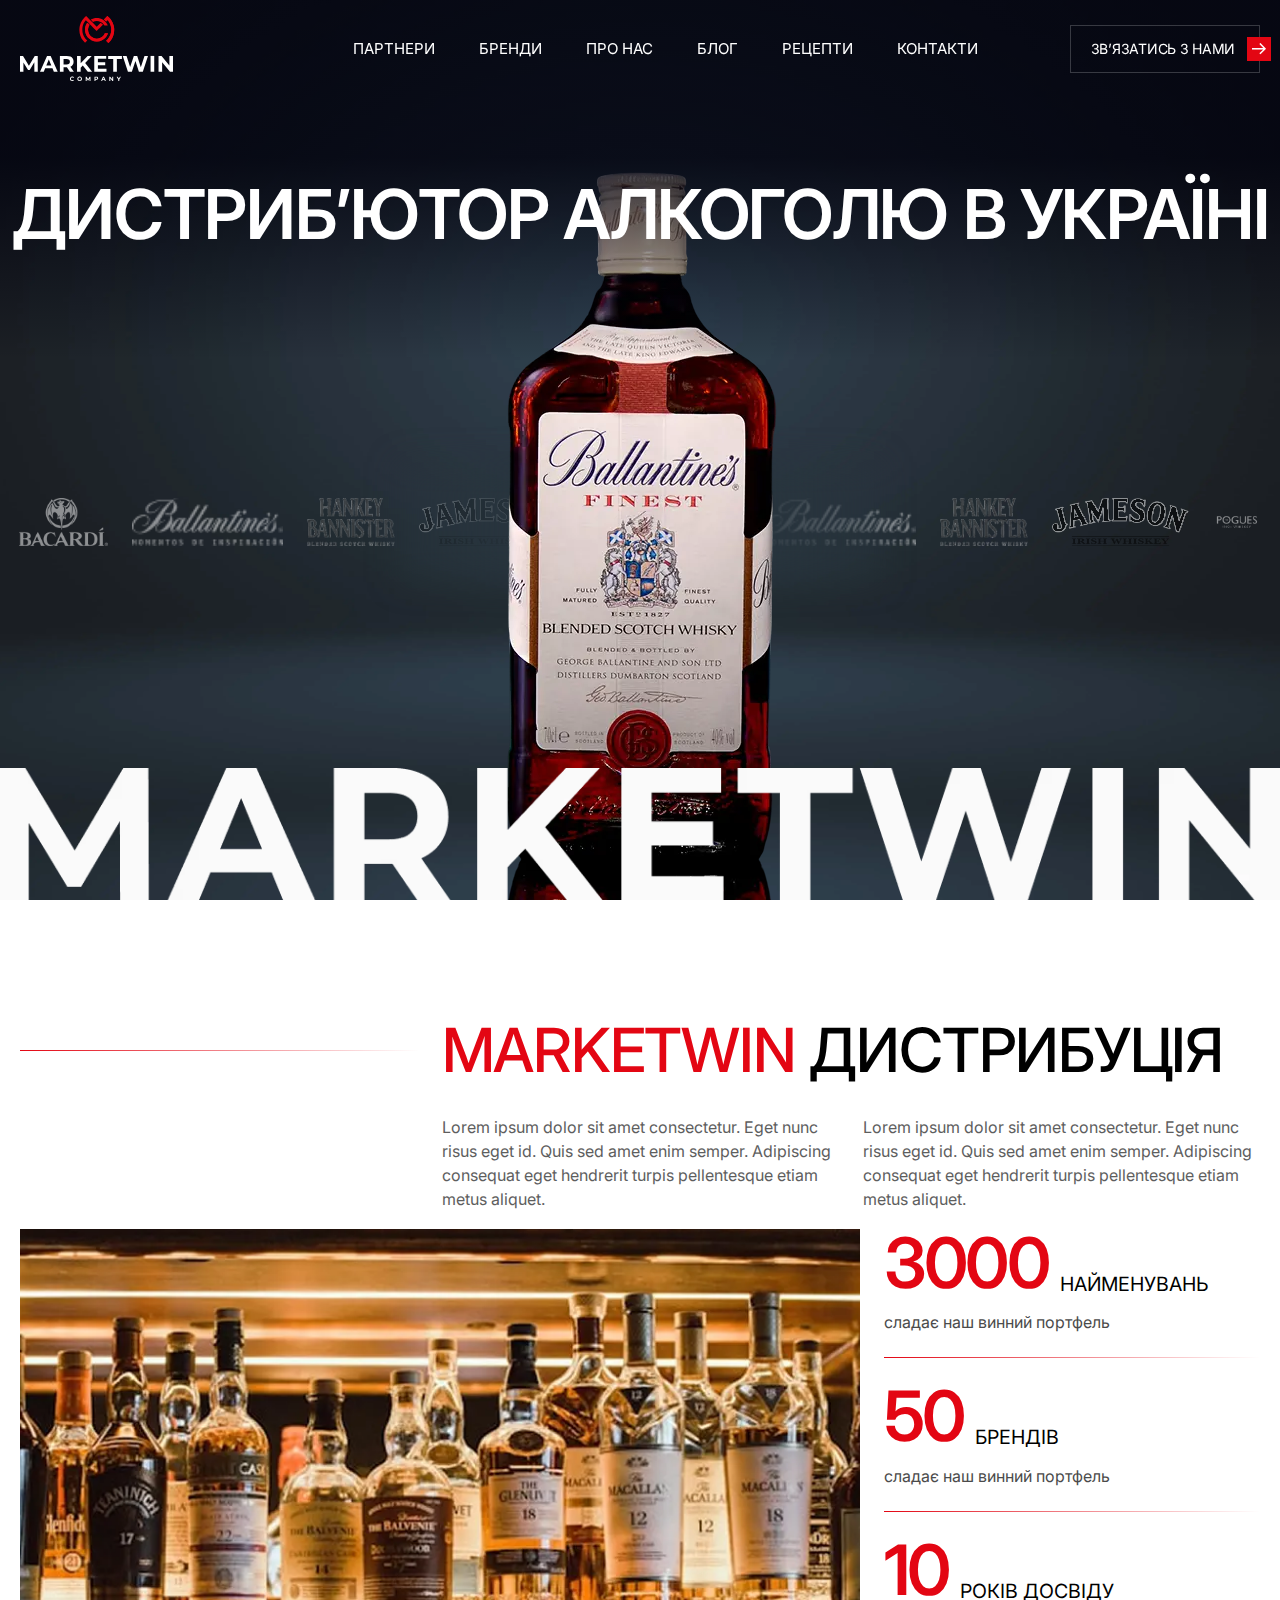
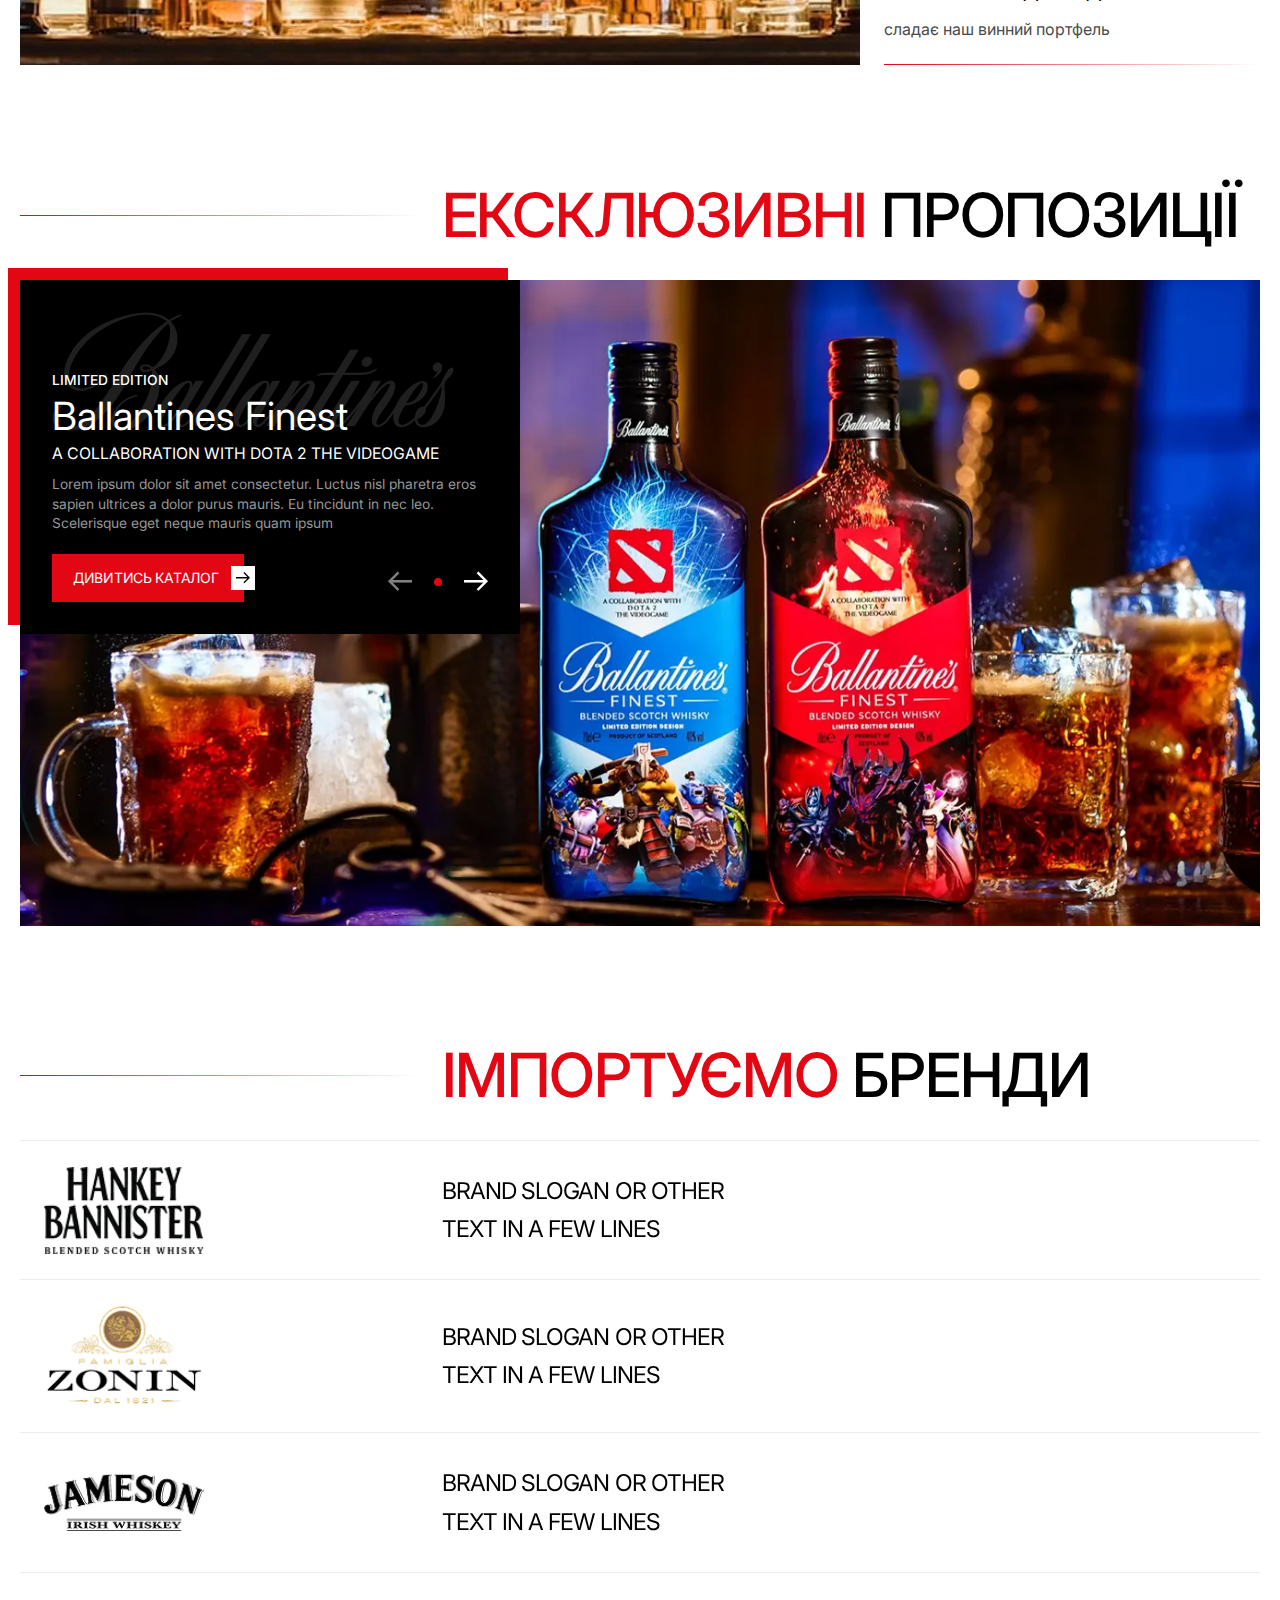
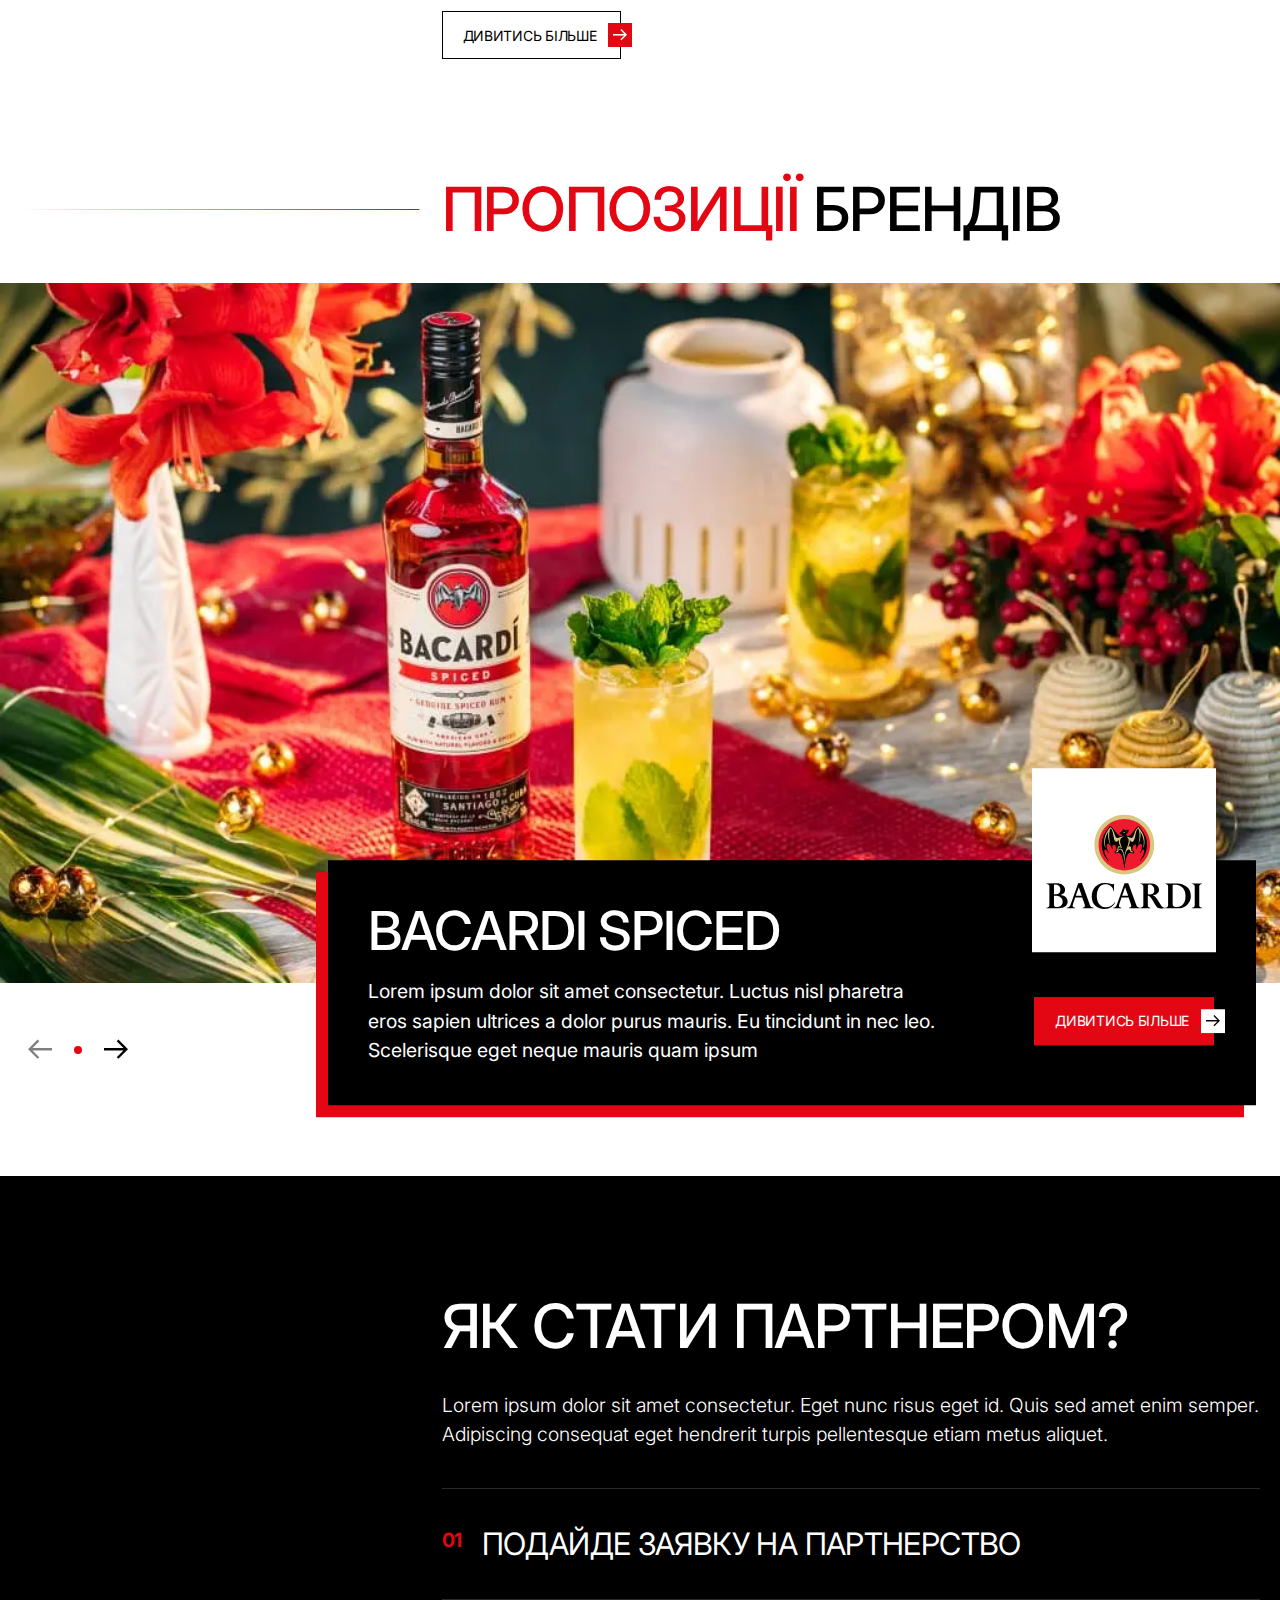
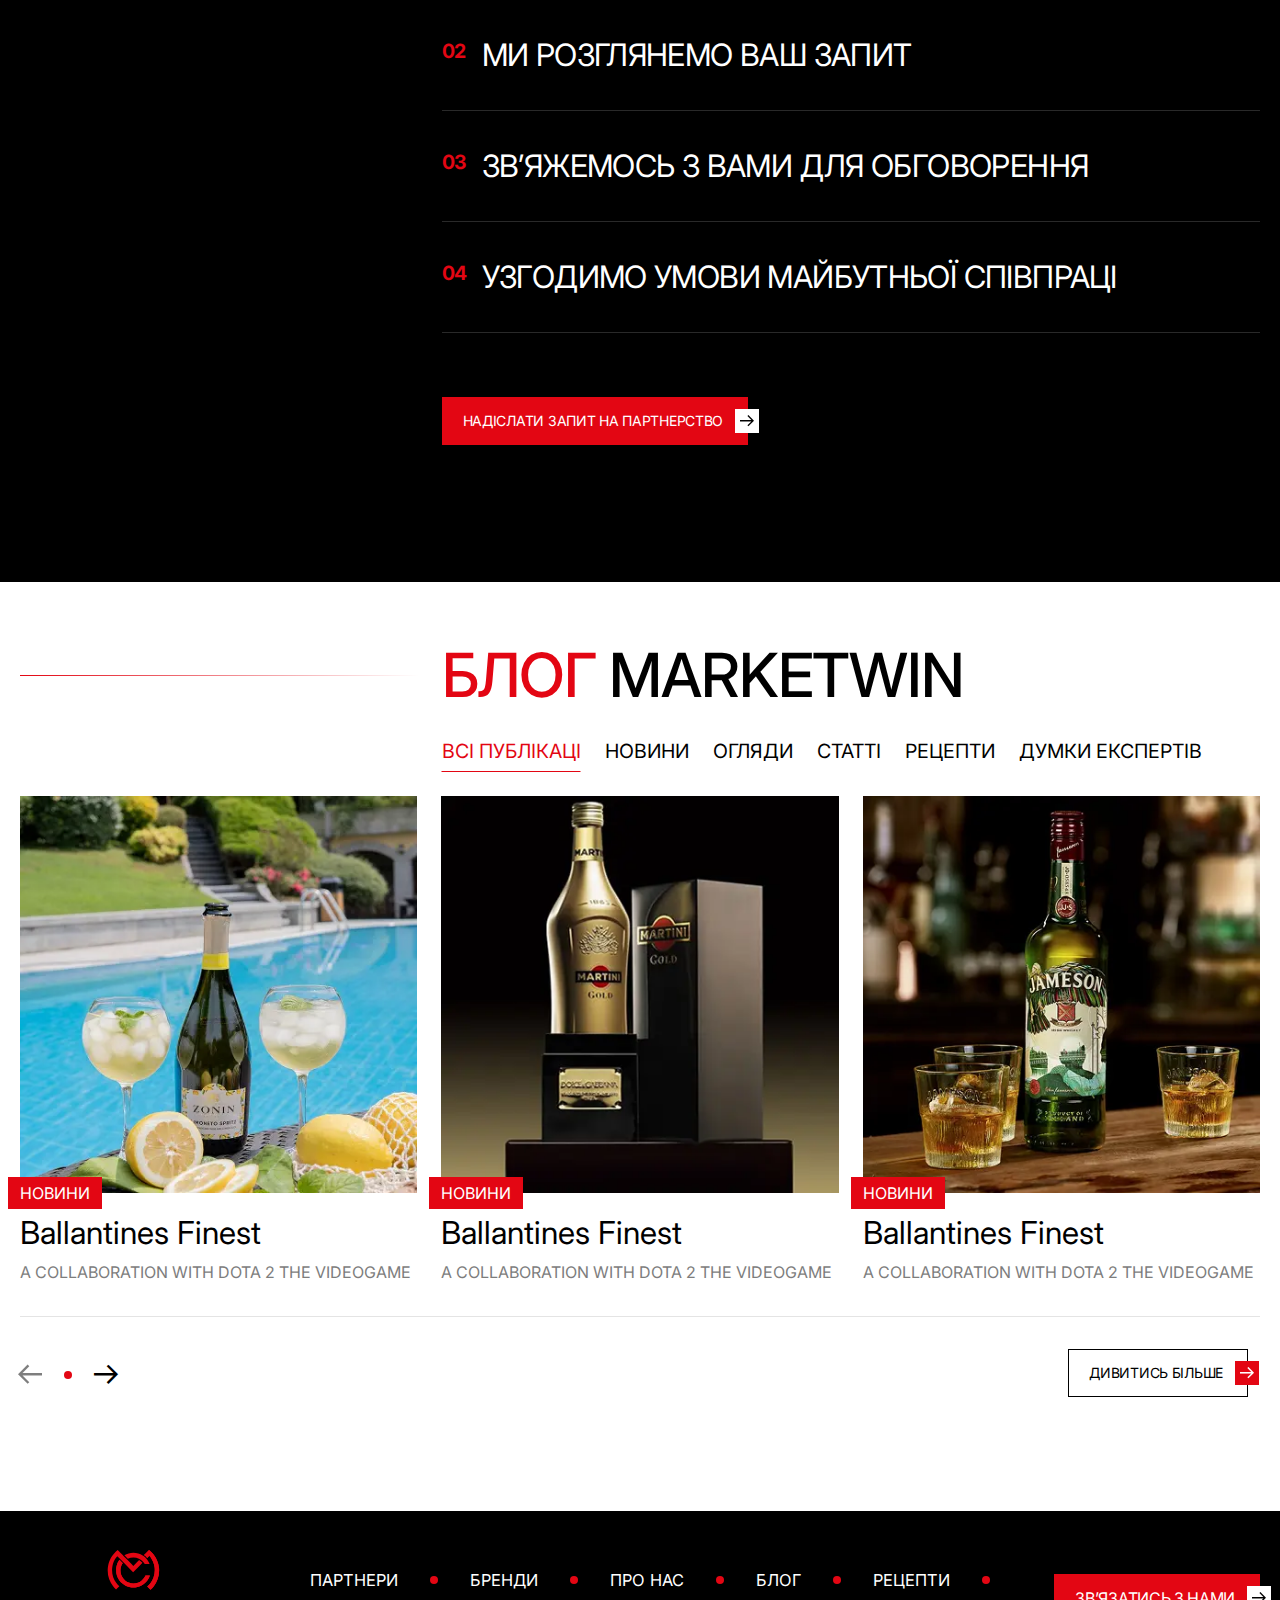
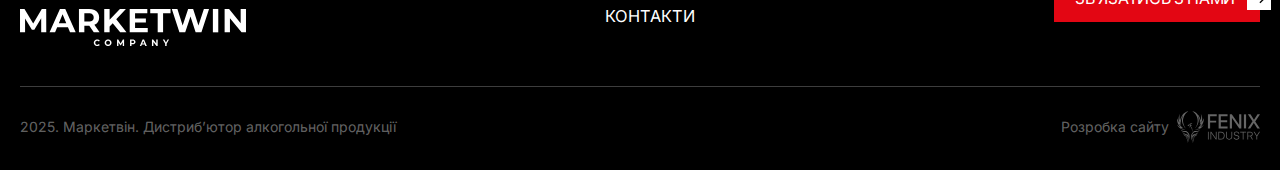
==== commit f33ff8cb: "Add files via upload" ====
--- a/index.html
+++ b/index.html
@@ -1,12 +1,12 @@
 <!DOCTYPE html>
-<html lang="en">
+<html lang="ua">
 
 <head>
 	<title>marketwin</title>
 	<meta charset="UTF-8">
 	<meta name="format-detection" content="telephone=no">
 	<!-- <style>body{opacity: 0;}</style> -->
-	<link rel="stylesheet" href="css/style.min.css?_v=20250410110631">
+	<link rel="stylesheet" href="css/style.min.css?_v=20250411110344">
 	<link rel="shortcut icon" href="favicon.ico">
 	<!-- <meta name="robots" content="noindex, nofollow"> -->
 	<meta name="viewport" content="width=device-width, initial-scale=1.0">
@@ -19,18 +19,18 @@
 			<div class="header__container">
 				<button class="btn-modal-email _icon-email" type="button"></button>
 
-				<a href="/" class="header__logo"><img src="img/logo.svg" alt="logo"></a>
+				<a href="/marketwin" class="header__logo"><img src="img/logo.svg" alt="logo"></a>
 
 
 				<div class="header__menu menu">
 					<nav class="menu__body">
 						<ul class="menu__list">
-							<li class="menu__item"><a href="" class="menu__link">Партнери</a></li>
-							<li class="menu__item"><a href="" class="menu__link">Бренди</a></li>
+							<li class="menu__item"><a href="partners.html" class="menu__link">Партнери</a></li>
+							<li class="menu__item"><a href="brands.html" class="menu__link">Бренди</a></li>
 							<li class="menu__item"><a href="about-us.html" class="menu__link">Про нас</a></li>
-							<li class="menu__item"><a href="" class="menu__link">Блог</a></li>
+							<li class="menu__item"><a href="blog.html" class="menu__link">Блог</a></li>
 							<li class="menu__item"><a href="" class="menu__link">Рецепти</a></li>
-							<li class="menu__item"><a href="" class="menu__link">Контакти</a></li>
+							<li class="menu__item"><a href="contact.html" class="menu__link">Контакти</a></li>
 						</ul>
 					</nav>
 					<button class="btn btn-default btn-call" type="button">
@@ -230,10 +230,10 @@
 
 			<section class="section exclusive">
 				<div class="exclusive__container">
-					<div class="section-title">
+					<h2 class="section-title">
 						<span>Ексклюзивні</span>
 						пропозиції
-					</div>
+					</h2>
 					<div class="exclusive__wrap">
 						<div class="exclusive__slider swiper">
 							<div class="swiper-wrapper">
@@ -307,7 +307,7 @@
 
 			<section class="section import-brands">
 				<div class="import-brands__container">
-					<div class="section-title"><span>імпортуємо</span> Бренди</div>
+					<h2 class="section-title"><span>імпортуємо</span> Бренди</h2>
 					<div class="import-brands__list">
 						<div class="import-brands__item">
 							<a class="import-brands__logo" href="#">
@@ -458,7 +458,7 @@
 					</div>
 
 					<div class="spollers-section-bottom">
-						<div class="logo">
+						<div class="logo-icon">
 							<img src="img/icon-logo.svg" alt="marketwin logo">
 						</div>
 						<div class="logo-text">
@@ -475,9 +475,9 @@
 
 			<section class="section blog">
 				<div class="blog__container">
-					<div class="section-title">
+					<h2 class="section-title">
 						<span>Блог</span> marketwin
-					</div>
+					</h2>
 
 					<div data-tabs data-tabs-animate class="blog__wrap">
 						<nav data-tabs-titles class="blog__nav rubric">
@@ -766,15 +766,15 @@
 		<footer class="footer">
 			<div class="footer__container">
 				<div class="footer__top">
-					<a href="" class="footer__logo"><img src="img/logo.svg" alt="logo"></a>
+					<a href="/marketwin" class="footer__logo"><img src="img/logo.svg" alt="logo"></a>
 					<nav class="footer__menu">
 						<ul>
-							<li><a href="#">Партнери</a></li>
-							<li><a href="#">Бренди</a></li>
+							<li><a href="partners.html">Партнери</a></li>
+							<li><a href="brands.html">Бренди</a></li>
 							<li><a href="about-us.html">Про нас</a></li>
-							<li><a href="#">Блог</a></li>
+							<li><a href="blog.html">Блог</a></li>
 							<li><a href="#">Рецепти</a></li>
-							<li><a href="#">Контакти</a></li>
+							<li><a href="contact.html">Контакти</a></li>
 						</ul>
 					</nav>
 					<button class="btn btn-default btn-red" type="button">
@@ -967,7 +967,7 @@
 			</div>
 		</div>
 	</div>
-	<script src="js/app.min.js?_v=20250410110631"></script>
+	<script src="js/app.min.js?_v=20250411110344"></script>
 </body>
 
-</html>
+</html>--- a/css/style.min.css
+++ b/css/style.min.css
@@ -1 +1 @@
-@import url('https://fonts.googleapis.com/css2?family=Inter:ital,opsz,wght@0,14..32,100..900; 1,14..32,100..900&display=swap');@font-face{font-family:icons;font-display:swap;src:url(../fonts/icons.woff2) format("woff2");font-weight:400;font-style:normal}[class*=_icon-]::before{font-family:icons;font-style:normal;font-weight:400;font-variant:normal;text-transform:none;line-height:1;-webkit-font-smoothing:antialiased;-moz-osx-font-smoothing:grayscale}._icon-email:before{content:""}._icon-facebook:before{content:""}._icon-instagram:before{content:""}._icon-location:before{content:""}._icon-mail:before{content:""}._icon-phone1:before{content:""}._icon-telegram:before{content:""}._icon-viber:before{content:""}._icon-arrow-right:before{content:""}._icon-arrow-left:before{content:""}:root{--main-color:#000;--primary:#e30613;--white-color:#ffffff;--grey-color:#5e5e5e;--grey-color2:#7d7d7d;--grey-color3:#969696;--stroke-color:#ececec;--bullet-color:#e4e4e4}*{padding:0;margin:0;border:0}*,*::after,*::before{box-sizing:border-box}*::after,*::before{display:inline-block}body,html{height:100%;min-width:360px}body{color:#000;line-height:1;font-family:Inter,sans-serif;font-size:1rem;-ms-text-size-adjust:100%;-moz-text-size-adjust:100%;-webkit-text-size-adjust:100%;-webkit-font-smoothing:antialiased;-moz-osx-font-smoothing:grayscale}button,input,textarea{font-family:Inter,sans-serif;font-size:inherit;line-height:inherit;color:inherit;background-color:rgba(0,0,0,0)}input,textarea{width:100%}label{display:inline-block}button,option,select{cursor:pointer}a{display:inline-block;color:inherit;text-decoration:none}ul li{list-style:none}img{vertical-align:top}h1,h2,h3,h4,h5,h6{font-weight:inherit;font-size:inherit}html{scroll-behavior:smooth}body{font-size:1rem;font-weight:400;line-height:1.5}.lock body{overflow:hidden;touch-action:none;-ms-scroll-chaining:none;overscroll-behavior:none}.wrapper{min-height:100%;display:flex;flex-direction:column;overflow:hidden}@supports (overflow:clip){.wrapper{overflow:clip}}.wrapper>main{flex:1 1 auto}.wrapper>*{min-width:0}[class*=__container]{max-width:86.5rem;margin:0 auto;padding:0 1.25rem}[class*="--gc"]{display:grid;min-width:0;grid-template-columns:1.25rem 1fr minmax(auto,84rem) 1fr 1.25rem}[class*="--gc"]>*{min-width:0;grid-column:3/4}.btn{position:relative;display:inline-flex;align-items:center;justify-content:center;padding:0;font-size:.875rem;font-weight:400;line-height:1.42;text-transform:uppercase;letter-spacing:-.02em;transition:all .3s ease}.btn--fw{width:100%}.btn-default{padding:.625rem 1.5rem .625rem 1.25rem;min-height:3rem;color:var(--main-color);border:1px solid var(--main-color)}.btn-default.mob-w{margin-right:.875rem}.btn-default.btn-call{border:1px solid rgba(255,255,255,.2);color:var(--white-color)}.btn-default.btn-red{background:var(--primary);border-color:var(--primary);color:var(--white-color)}.btn-default.btn-red .icon-arrow{color:var(--white-color);background:var(--main-color)}.btn-default.btn-red .icon-arrow.white-icon{background:var(--white-color);color:var(--main-color)}.btn-default .icon-arrow{position:absolute;z-index:5;top:50%;right:0;-webkit-transform:translateY(-50%) translateX(50%);transform:translateY(-50%) translateX(50%)}.icon-arrow{display:flex;align-items:center;justify-content:center;width:1.5rem;height:1.5rem;font-size:.875rem;background:var(--primary);color:var(--white-color);transition:all .3s ease;will-change:transform}.icon-arrow.white-icon{background:var(--white-color);color:var(--main-color)}@-webkit-keyframes arrowMove{0%{-webkit-transform:translateY(-50%) translateX(50%);transform:translateY(-50%) translateX(50%)}20%{-webkit-transform:translateY(-50%) translateX(65%);transform:translateY(-50%) translateX(65%)}40%{-webkit-transform:translateY(-50%) translateX(40%);transform:translateY(-50%) translateX(40%)}60%{-webkit-transform:translateY(-50%) translateX(55%);transform:translateY(-50%) translateX(55%)}80%{-webkit-transform:translateY(-50%) translateX(45%);transform:translateY(-50%) translateX(45%)}100%{-webkit-transform:translateY(-50%) translateX(50%);transform:translateY(-50%) translateX(50%)}}@keyframes arrowMove{0%{-webkit-transform:translateY(-50%) translateX(50%);transform:translateY(-50%) translateX(50%)}20%{-webkit-transform:translateY(-50%) translateX(65%);transform:translateY(-50%) translateX(65%)}40%{-webkit-transform:translateY(-50%) translateX(40%);transform:translateY(-50%) translateX(40%)}60%{-webkit-transform:translateY(-50%) translateX(55%);transform:translateY(-50%) translateX(55%)}80%{-webkit-transform:translateY(-50%) translateX(45%);transform:translateY(-50%) translateX(45%)}100%{-webkit-transform:translateY(-50%) translateX(50%);transform:translateY(-50%) translateX(50%)}}.menu{display:flex;align-items:center;margin-left:auto}.menu ul{display:flex;align-items:center;justify-content:center;gap:2.75rem}.menu li a{position:relative;padding:.25rem 0;color:var(--white-color);font-size:.875rem;font-weight:400;line-height:normal;text-transform:uppercase;transition:color .3s ease}.icon-menu{display:none}body::after{content:"";background-color:rgba(0,0,0,.5);position:fixed;width:100%;height:100%;top:0;left:0;opacity:0;transition:opacity .8s ease 0s;pointer-events:none;z-index:149}.popup-show body::after{opacity:1}.popup{position:fixed;top:0;left:0;bottom:0;right:0;padding:30px 10px;transition:visibility .8s ease 0s;visibility:hidden;pointer-events:none}.popup_show{z-index:150;visibility:visible;overflow:auto;pointer-events:auto}.popup_show .popup__content{visibility:visible;-webkit-transform:scale(1);transform:scale(1)}.popup__wrapper{display:flex;flex-direction:column;align-items:center;min-height:100%;flex:1 1 auto;width:100%;display:flex;justify-content:center;align-items:center}.popup__content{visibility:hidden;-webkit-transform:scale(0);transform:scale(0);transition:-webkit-transform .3s ease 0s;transition:transform .3s ease 0s;transition:transform .3s ease 0s,-webkit-transform .3s ease 0s;background-color:#eee;padding:20px;width:100%;max-width:900px;border-radius:20px}.lock .popup__content{visibility:visible}.spollers{counter-reset:number}.spollers__item{display:flex;flex-direction:column;counter-increment:number;width:100%;padding-top:2rem;padding-bottom:2rem;font-size:1.25rem;border-bottom:1px solid rgba(255,255,255,.16);transition:all .3s ease;cursor:pointer;text-align:left;position:relative;list-style:none}.spollers__item:first-child{border-top:1px solid rgba(255,255,255,.16)}.spollers__item:has(.spollers__body) .spollers__title{position:relative}.spollers__item:has(.spollers__body) .spollers-icon{display:flex}.spollers__item::-webkit-details-marker,.spollers__item::marker{display:none}._spoller-init .spollers__item{cursor:pointer}.spollers__item::before{content:"0" counter(number);position:absolute;top:2rem;left:0;color:var(--primary);font-weight:700;line-height:2;letter-spacing:-.04em;text-transform:uppercase;transition:color .3s ease}.spollers__item:nth-child(n+10)::before{content:counter(number)}.spollers__title{padding-left:2.5rem;font-weight:400;line-height:1.5;letter-spacing:-.02em;text-transform:uppercase;list-style:none}.spollers__title::-webkit-details-marker,.spollers__title::marker{display:none}.spollers__title._spoller-active .spollers-icon::after,.spollers__title._spoller-active .spollers-icon::before{-webkit-transform:translate(-50%,-50%) rotate(180deg);transform:translate(-50%,-50%) rotate(180deg)}.spollers__title._spoller-active .spollers-icon::after{opacity:0}.spollers-icon{position:absolute;top:.375rem;right:0;align-items:center;justify-content:center;flex-shrink:0;width:2.25rem;height:2.25rem;font-weight:300;border:1px solid rgba(255,255,255,.16);background:var(--main-color);color:var(--white-color);transition:all .3s ease;display:none}.spollers-icon::after,.spollers-icon::before{content:"";position:absolute;top:50%;left:50%;-webkit-transform:translate(-50%,-50%);transform:translate(-50%,-50%);width:1.25rem;height:.0625rem;background:var(--white-color);transition:all .3s ease}.spollers-icon::after{-webkit-transform:translate(-50%,-50%) rotate(90deg);transform:translate(-50%,-50%) rotate(90deg)}.spollers__body{width:100%;padding-top:1.25rem;padding-left:2.5rem;color:rgba(255,255,255,.8)}.ibg{width:100%;height:100%;-o-object-fit:cover;object-fit:cover}.ibg--top{-o-object-position:top;object-position:top}.ibg--bottom{-o-object-position:bottom;object-position:bottom}.ibg--left{-o-object-position:left;object-position:left}.ibg--right{-o-object-position:right;object-position:right}.ibg--contain{-o-object-fit:contain;object-fit:contain}img{display:block;max-width:100%}.section{position:relative;overflow:hidden}.section:last-child{padding-bottom:0}.section-title{position:relative;width:100%;color:var(--main-color);font-weight:500;line-height:1.2;letter-spacing:-.02em;text-transform:uppercase}.section-title:not(:last-child){margin-bottom:1.75rem}.section-title span{color:var(--primary)}.section-title span::after{content:"";height:.0625rem;background:linear-gradient(90deg,#e30613 0,rgba(227,6,19,0) 100%)}.section-text{color:var(--grey-color)}.section-text:not(:last-child){margin-bottom:1.125rem}.page-title{color:var(--white-color);font-weight:400!important;line-height:1.1;letter-spacing:.02em;text-transform:uppercase}.center{text-align:center}.swiper-nav{position:relative;width:-webkit-fit-content;width:-moz-fit-content;width:fit-content;display:flex;align-items:center;justify-content:center;gap:2.25rem}.swiper-nav:has(.swiper-button-lock){display:none}.swiper-nav::before{content:"";position:absolute;top:50%;left:50%;-webkit-transform:translate(-50%,-50%);transform:translate(-50%,-50%);width:.5rem;height:.5rem;border-radius:50%;background:var(--primary)}.swiper:has(.swiper-pagination-lock){padding-bottom:0!important}.swiper.swiper-watch-progress{overflow:visible!important}.swiper.swiper-watch-progress .swiper-slide{opacity:1;height:auto!important}.swiper.swiper-watch-progress .swiper-slide:not(.swiper-slide-visible){opacity:0;pointer-events:none;transition:opacity .3s}.swiper-pagination{display:flex;align-items:center;justify-content:center;width:-webkit-fit-content;width:-moz-fit-content;width:fit-content;gap:.375rem}.swiper-pagination .swiper-pagination-bullet{flex-shrink:0;transition:all .3s ease;width:.625rem;height:.625rem;-webkit-transform:scale(.6);transform:scale(.6);background:var(--bullet-color)}.swiper-pagination .swiper-pagination-bullet.swiper-pagination-bullet-active{background:var(--primary);-webkit-transform:scale(1);transform:scale(1)}.swiper-pagination.black-mod{padding:.5rem 1rem;background:var(--main-color)}.swiper-pagination.black-mod .swiper-pagination-bullet{background:var(--white-color)}.swiper-pagination.black-mod .swiper-pagination-bullet.swiper-pagination-bullet-active{background:var(--primary)}.swiper-button-next,.swiper-button-prev{--color-icon:#fff;flex-shrink:0;width:2.5rem;height:2.5rem;font-size:1.75rem;color:var(--color-icon);cursor:pointer;display:flex;align-items:center;justify-content:center;background:rgba(0,0,0,0);transition:all .3s ease}.swiper-button-next span,.swiper-button-prev span{display:flex;width:1.5rem;height:1.5rem;font-size:1.5rem}.swiper-button-next.swiper-button-disabled,.swiper-button-prev.swiper-button-disabled{opacity:.5;cursor:default;pointer-events:none}.section__container .section-title span:first-child{display:flex;width:100%}.section__container p{font-weight:300;line-height:1.5}.section__container .btn{width:-webkit-fit-content;width:-moz-fit-content;width:fit-content}.section-description{font-weight:300;line-height:1.5}blockquote{overflow:hidden;max-width:65rem;padding:0 1.25rem;width:100%;margin-left:auto;margin-right:auto;text-align:center;font-weight:300;line-height:1.5}.main-img{position:relative;width:100%;overflow:hidden}.main-img::before{content:"";display:block;padding-bottom:56.25%}.main-img img{position:absolute;inset:0}.header{position:fixed;z-index:10000;top:0;left:0;width:100%;padding:2.0625rem 0;transition:all .3s ease;padding:16px 0;background:rgba(0,0,0,0)}.header._header-scroll{background:var(--main-color);margin-top:-6.0625rem}.header._header-show{margin-top:0}.header .header__container{display:flex;align-items:center;gap:1rem}.header .header__logo{position:relative;z-index:10;max-width:9.5625rem;width:100%;flex-shrink:0}.header .header__logo img{width:100%}.header .btn-modal-email{display:flex;align-items:center;justify-content:center;width:1.5rem;height:1.5rem;flex-shrink:0;color:var(--white-color);font-size:1.5rem}.footer{background:var(--main-color)}.footer .footer__top{display:flex;align-items:center;justify-content:space-between;gap:1rem}.footer .footer__top{padding-bottom:2.5rem}.footer .footer__logo{max-width:14.125rem;width:100%;flex-shrink:0}.footer .footer__logo img{width:100%}.footer .footer__menu ul{display:flex;align-items:center;flex-wrap:wrap;justify-content:center;gap:1rem 2rem}.footer .footer__menu li{display:flex;align-items:center;gap:2rem}.footer .footer__menu li a{color:var(--white-color);font-weight:400;line-height:normal;text-transform:uppercase;transition:color .3s ease}.footer .btn{flex-shrink:0;min-height:3rem;font-size:1rem}.footer .footer__bottom{display:flex;align-items:center;justify-content:space-between;gap:1rem;padding-top:1.5rem;color:rgba(255,255,255,.4);font-size:.875rem;font-weight:400;line-height:1.7}.footer .fenix-copyright{display:flex;align-items:center;gap:.5rem}.footer .fenix-copyright a img{transition:all .3s ease}.hero{position:relative;overflow:hidden;display:flex;background-size:cover;background-repeat:no-repeat;background-position:center}.hero .hero__wrap{position:relative;display:flex;align-items:center;justify-content:center;width:100%;margin-left:auto;margin-right:auto;padding-left:1.25rem;padding-right:1.25rem}.hero .hero__wrap::before{content:"";position:absolute;z-index:10;top:0;right:0;width:100%;height:100%;background:linear-gradient(180deg,rgba(1,2,14,.8) 43.69%,rgba(0,19,33,0) 100%)}.hero .hero__wrap .hero__img{position:absolute;left:50%;-webkit-transform:translateX(-50%) translateY(45%);transform:translateX(-50%) translateY(45%);bottom:0}.hero .hero__wrap .hero__brands{top:73%}.hero .hero__wrap .brands::before{left:50%;width:45%}.hero .hero__slider{position:relative;width:100%;display:flex;align-items:center;justify-content:center}.hero .hero__slider:not(.swiper-initialized) .swiper-wrapper{display:flex}.hero .hero__slider:not(.swiper-initialized) .swiper-slide{width:100%;display:flex;align-items:center;justify-content:center;flex-shrink:0}.hero .hero__slider::before{content:"";position:absolute;z-index:10;top:0;right:0;width:100%;height:40%;background:linear-gradient(180deg,rgba(1,2,14,.8) 43.69%,rgba(0,19,33,0) 100%)}.hero .hero__slider::after{content:"";position:absolute;z-index:10;bottom:-1px;left:50%;-webkit-transform:translateX(-50%);transform:translateX(-50%);background-image:url(../img/marketwin.webp);width:100%;height:8.75rem;background-size:contain;background-repeat:no-repeat;background-position:center bottom}.hero .hero__slider .hero__img{height:100vh;padding-top:4.375rem;position:relative;display:flex;align-items:flex-end;justify-content:center;width:-webkit-fit-content;width:-moz-fit-content;width:fit-content;margin-left:auto;margin-right:auto}.hero .hero__slider .hero__img img{position:relative;z-index:5;max-height:100%;width:-webkit-fit-content;width:-moz-fit-content;width:fit-content}.hero .swiper-slide{position:relative}.hero .hero__title{position:absolute;z-index:20;top:11.0625rem;width:100%;left:50%;-webkit-transform:translateX(-50%);transform:translateX(-50%);color:var(--white-color);text-align:center;font-weight:600;line-height:1.1;letter-spacing:-.02em;text-transform:uppercase}.hero .hero__img{position:relative;display:flex;align-items:flex-end;justify-content:center;width:-webkit-fit-content;width:-moz-fit-content;width:fit-content;margin-left:auto;margin-right:auto}.hero .hero__img img{position:relative;z-index:5;max-height:100%;width:-webkit-fit-content;width:-moz-fit-content;width:fit-content}.hero .hero__brands{position:absolute;top:58%;-webkit-transform:translateY(-50%);transform:translateY(-50%)}.hero .hero__brands img{-webkit-filter:grayscale(1) brightness(1000%);filter:grayscale(1) brightness(1000%);opacity:.5}.brands{position:relative;--gap:24px;display:flex;align-items:center;justify-content:center;gap:var(--gap)}.brands::before{content:"";position:absolute;top:50%;left:50%;z-index:1;width:38%;height:7.5rem;-webkit-transform:translate(-50%,-50%);transform:translate(-50%,-50%);-webkit-filter:blur(15px);filter:blur(15px);background:linear-gradient(90deg,rgba(40,53,62,.4) 0,rgba(40,53,62,.6) 10%,rgba(40,53,62,.8) 20%,#28353e 30%,#28353e 70%,rgba(40,53,62,.8) 80%,rgba(40,53,62,.6) 90%,rgba(40,53,62,.4) 100%)}.brands .brands__list{display:flex;align-items:center;gap:var(--gap);flex-shrink:0;-webkit-user-select:none;-ms-user-select:none;user-select:none;-webkit-animation:scrollBrands 30s linear infinite;animation:scrollBrands 30s linear infinite}.brands .brands__item{display:flex;align-items:center;flex-shrink:0}.brands .brands__item img{height:3rem;width:auto}.distribution{overflow:hidden}.distribution .distribution-row{display:flex}.distribution .distribution-img{flex:1 1 auto}.distribution .distribution-item{position:relative;padding-bottom:1.5rem}.distribution .distribution-item::before{content:"";position:absolute;bottom:0;left:0;height:.0625rem;width:100%;background:linear-gradient(90deg,#e30613 0,rgba(227,6,19,0) 100%)}.distribution .distribution-item:not(:last-child){margin-bottom:1.5rem}.distribution .distribution-title{display:flex;align-items:flex-end;gap:.75rem;color:var(--main-color);font-weight:400;line-height:1.4;text-transform:uppercase}.distribution .distribution-title:not(:last-child){margin-bottom:.75rem}.distribution .distribution-title .number{color:var(--primary);font-weight:600;line-height:1;letter-spacing:-.04em}.distribution .distribution-text{color:#4b4b4b}.spollers-section{position:relative;overflow:hidden;background:var(--main-color);color:var(--white-color)}.spollers-section._watcher-view .spollers-section-bottom .logo-text{-webkit-animation:shineText 1s ease-in-out forwards .3s;animation:shineText 1s ease-in-out forwards .3s}.spollers-section._watcher-view .spollers-section-bottom .logo{-webkit-animation:animLogo 2s ease-in-out forwards .3s;animation:animLogo 2s ease-in-out forwards .3s}.spollers-section .spollers-section__container{position:relative}.spollers-section .spollers-section__title{position:relative;z-index:10;color:var(--white-color)}.spollers-section .spollers-section__text{font-weight:300;line-height:1.5}.spollers-section .spollers-section-bottom{display:flex;align-items:center}.spollers-section .spollers-section-bottom .logo{opacity:0}.spollers-section .spollers-section-bottom .logo img{width:100%;height:100%;aspect-ratio:630/488}.spollers-section .spollers-section-bottom .logo-text{font-size:4.125rem;text-transform:uppercase;font-weight:700;letter-spacing:.08em;background:linear-gradient(90deg,#fff 0,rgba(255,255,255,0) 100%);-webkit-background-clip:text;-webkit-text-fill-color:transparent;background-size:0 100%;background-repeat:no-repeat}.spollers-section .spollers-section-bottom .logo-text img{width:100%}@-webkit-keyframes shineText{from{opacity:0;background-size:0 100%}to{background-size:100% 100%;opacity:1}}@keyframes shineText{from{opacity:0;background-size:0 100%}to{background-size:100% 100%;opacity:1}}@-webkit-keyframes animLogo{0%{opacity:0;-webkit-transform:translateX(-80%);transform:translateX(-80%)}25%{opacity:.8;-webkit-transform:translateX(-30%);transform:translateX(-30%)}50%{opacity:1;-webkit-transform:translateX(-62%);transform:translateX(-62%)}75%{opacity:1;-webkit-transform:translateX(-45%);transform:translateX(-45%)}100%{opacity:1;-webkit-transform:translateX(-54%);transform:translateX(-54%)}}@keyframes animLogo{0%{opacity:0;-webkit-transform:translateX(-80%);transform:translateX(-80%)}25%{opacity:.8;-webkit-transform:translateX(-30%);transform:translateX(-30%)}50%{opacity:1;-webkit-transform:translateX(-62%);transform:translateX(-62%)}75%{opacity:1;-webkit-transform:translateX(-45%);transform:translateX(-45%)}100%{opacity:1;-webkit-transform:translateX(-54%);transform:translateX(-54%)}}.import-brands .import-brands__item{position:relative;min-height:8.75rem;display:flex;align-items:center;border-bottom:1px solid var(--stroke-color);cursor:pointer}.import-brands .import-brands__item:first-child{border-top:1px solid var(--stroke-color)}.import-brands .import-brands__item::before{content:"";position:absolute;top:0;left:0;width:100%;height:100%;background:var(--main-color);-webkit-transform:translateX(-10%);transform:translateX(-10%);opacity:0;pointer-events:none;transition:all .4s ease-in-out;will-change:transform}.import-brands .import-brands__logo{position:relative;z-index:5;padding:1.5rem}.import-brands .import-brands__logo img{max-width:10rem;width:100%;transition:all .4s ease-in-out}.import-brands .import-brands__title{position:relative;z-index:5;font-weight:400;line-height:1.66;letter-spacing:-.04em;text-transform:uppercase;transition:color .3s ease}.import-brands .import-brands__img{position:absolute;top:50%;right:0;width:42%;-webkit-transform:translateY(-50%) translateX(-15%);transform:translateY(-50%) translateX(-15%);opacity:0;pointer-events:none;transition:all .4s ease-in-out .1s}.import-brands .import-brands__img .btn{position:absolute;bottom:0;left:1.5rem;-webkit-transform:translateY(50%) translateX(-10%);transform:translateY(50%) translateX(-10%);transition:color .3s ease,background .3s ease,-webkit-transform .4s ease-in-out .1s;transition:color .3s ease,background .3s ease,transform .4s ease-in-out .1s;transition:color .3s ease,background .3s ease,transform .4s ease-in-out .1s,-webkit-transform .4s ease-in-out .1s;opacity:0}.exclusive .exclusive__wrap{position:relative}.exclusive .exclusive__wrap::before{content:"";position:absolute;top:0;left:0;width:31.25rem;height:22.3125rem;-webkit-transform:translate(-.75rem,-.75rem);transform:translate(-.75rem,-.75rem);background:var(--primary)}.exclusive .swiper-nav{position:absolute;z-index:10;bottom:2rem;right:1.5rem}.exclusive .swiper-pagination{position:absolute;z-index:10;left:50%;bottom:1.5rem;-webkit-transform:translateX(-50%);transform:translateX(-50%)}.exclusive .swiper:not(.swiper-initialized){overflow:hidden}.exclusive .swiper:not(.swiper-initialized) .swiper-wrapper{display:flex}.exclusive .swiper:not(.swiper-initialized) .swiper-slide{width:100%;flex-shrink:0}.exclusive-item{position:relative;padding:5.75rem 2rem 2rem;background:var(--main-color);color:var(--white-color)}.exclusive-item .logo{position:absolute;top:2rem;left:2rem}.exclusive-item h3{font-weight:400;line-height:1.22}.exclusive-item h3:not(:last-child){margin-bottom:.25rem}.exclusive-item h4{font-weight:500;line-height:normal;text-transform:uppercase}.exclusive-item h4:not(:last-child){margin-bottom:.25rem}.exclusive-item h5{font-weight:400;line-height:normal;text-transform:uppercase}.exclusive-item p{color:var(--grey-color3);font-weight:400;line-height:1.42;overflow:hidden;display:block;display:-webkit-box;-webkit-line-clamp:3;-webkit-box-orient:vertical;line-clamp:3;text-overflow:ellipsis}.exclusive-item p:not(:last-child){margin-bottom:1.25rem}.offers .offers__wrap{position:relative;z-index:10}.offers .offers__slider{position:relative;padding-bottom:8.5625rem;max-width:90rem;margin-left:auto;margin-right:auto}.offers .offers-img{position:relative;z-index:10;height:43.75rem}.offers .swiper-nav__container{position:absolute;z-index:10;bottom:3.125rem;left:50%;-webkit-transform:translateX(-50%);transform:translateX(-50%);width:100%;pointer-events:none}.offers .swiper-nav{pointer-events:initial;margin-right:auto}.offers .swiper-nav .swiper-button-next,.offers .swiper-nav .swiper-button-prev{--color-icon:#000}.offers .swiper-pagination{margin-top:1.125rem;display:flex;align-items:center;justify-content:center;margin-left:auto;margin-right:auto}.offers .swiper:not(.swiper-initialized){overflow:hidden}.offers .swiper:not(.swiper-initialized) .swiper-wrapper{display:flex}.offers .swiper:not(.swiper-initialized) .swiper-slide{width:100%;flex-shrink:0}.offers-item__container{position:relative}.offers-item{width:100%}.offers-item .offers-item__content{position:relative;z-index:10;padding:2.5rem 19.375rem 1.5rem 2.5rem;background:var(--main-color);color:var(--white-color)}.offers-item .logo{position:absolute;top:0;right:2.5rem;display:flex;align-items:center;justify-content:center;padding:.5rem;width:11.5rem;height:11.5rem;-webkit-transform:translateY(-50%);transform:translateY(-50%);background:var(--white-color)}.offers-item h3{font-weight:500;line-height:1.14;letter-spacing:-.02em;text-transform:uppercase}.offers-item h3:not(:last-child){margin-bottom:1rem}.offers-item p{font-weight:400;line-height:1.5;overflow:hidden;display:block;display:-webkit-box;-webkit-line-clamp:4;-webkit-box-orient:vertical;line-clamp:4;text-overflow:ellipsis}.offers-item p:not(:last-child){margin-bottom:1rem}.blog .blog__body{position:relative}.blog .blog__slider:not(.swiper-initialized){overflow:hidden}.blog .blog__slider:not(.swiper-initialized) .swiper-wrapper{display:flex}.blog .blog__slider:not(.swiper-initialized) .swiper-slide{flex-shrink:0;width:33.333%;padding:0 .75rem}.blog .blog__slider:not(.swiper-initialized) .swiper-nav{display:none}.blog .blog__bottom{display:flex;padding-top:2rem;margin-top:2rem;border-top:1px solid var(--bullet-color)}.blog .swiper-nav{position:absolute;bottom:.125rem;left:-.625rem}.blog .swiper-pagination{position:absolute;bottom:4rem;left:50%;-webkit-transform:translateX(-50%);transform:translateX(-50%)}.blog .swiper-button-next,.blog .swiper-button-prev{--color-icon:#000}.rubric{display:flex;align-items:center;gap:1.5rem;max-width:100%;overflow-x:auto;-ms-overflow-style:none;scrollbar-width:none}.rubric::-webkit-scrollbar{display:none}.rubric:not(:last-child){margin-bottom:1.5rem}.rubric button{position:relative;display:flex;flex-shrink:0;padding-bottom:.5rem;color:var(--main-color);font-weight:400;line-height:1.2;text-transform:uppercase;transition:color .3s ease}.rubric button::before{content:"";position:absolute;bottom:0;left:50%;height:.0625rem;width:100%;background:var(--primary);-webkit-transform:translateX(-50%) scaleX(0);transform:translateX(-50%) scaleX(0);-webkit-transform-origin:right;transform-origin:right;transition:-webkit-transform .4s cubic-bezier(.215,.61,.355,1);transition:transform .4s cubic-bezier(.215,.61,.355,1);transition:transform .4s cubic-bezier(.215,.61,.355,1),-webkit-transform .4s cubic-bezier(.215,.61,.355,1);will-change:transform}.rubric button._tab-active,.rubric button.active{color:var(--primary)}.rubric button._tab-active::before,.rubric button.active::before{-webkit-transform:translateX(-50%) scaleX(1);transform:translateX(-50%) scaleX(1);-webkit-transform-origin:left;transform-origin:left}.cart-blog{display:flex;flex-direction:column}.cart-blog .cart-blog__img{position:relative;display:flex;align-items:center;justify-content:center;overflow:hidden}.cart-blog .cart-blog__img::before{content:"";display:block;padding-bottom:100%}.cart-blog .cart-blog__img img{position:absolute;inset:0;transition:all .3s ease-in-out}.cart-blog .cart-blog__rubric{position:relative;margin-top:-1rem;width:-webkit-fit-content;width:-moz-fit-content;width:fit-content;display:inline-flex;align-items:center;justify-content:center;min-height:2rem;padding:.25rem .75rem;color:var(--white-color);font-size:1rem;font-weight:400;line-height:1.5;text-transform:uppercase;background:var(--primary);-webkit-transform:translateX(-.75rem);transform:translateX(-.75rem)}.cart-blog .cart-blog__rubric:not(:last-child){margin-bottom:.25rem}.cart-blog .cart-blog__title{color:var(--main-color);font-style:normal;font-weight:400;line-height:1.25;transition:color .3s ease}.cart-blog .cart-blog__title:not(:last-child){margin-bottom:.5rem}.cart-blog .cart-blog__text{color:var(--grey-color2);font-size:1rem;font-weight:400;line-height:1.5;text-transform:uppercase}@-webkit-keyframes scrollBrands{from{-webkit-transform:translateX(0);transform:translateX(0)}to{-webkit-transform:translateX(calc(-100% - 1.5rem));transform:translateX(calc(-100% - 1.5rem))}}@keyframes scrollBrands{from{-webkit-transform:translateX(0);transform:translateX(0)}to{-webkit-transform:translateX(calc(-100% - 1.5rem));transform:translateX(calc(-100% - 1.5rem))}}.swiper{overflow:hidden}.swiper-initialized{touch-action:pan-y}.swiper-wrapper{width:100%;height:100%;box-sizing:content-box;display:flex;position:relative}.swiper-vertical .swiper-wrapper{flex-direction:column}.swiper-autoheight .swiper-wrapper{align-items:flex-start}.swiper-initialized .swiper-slide{flex-shrink:0}.swiper-android .swiper-slide,.swiper-android .swiper-wrapper{-webkit-transform:translate3d(0,0,0);transform:translate3d(0,0,0)}.swiper-button-lock{display:none!important}@media (min-width:61.99875em){html,html *{scrollbar-color:auto;scrollbar-width:auto}html *::-webkit-scrollbar,html::-webkit-scrollbar{width:4px;height:4px}html *::-webkit-scrollbar-button,html::-webkit-scrollbar-button{display:none}html *::-webkit-scrollbar-track,html::-webkit-scrollbar-track{background:#000}html *::-webkit-scrollbar-track-piece,html::-webkit-scrollbar-track-piece{background:#000}html *::-webkit-scrollbar-thumb,html::-webkit-scrollbar-thumb{background:#e30613}html *::-webkit-scrollbar-corner,html::-webkit-scrollbar-corner{background:#000}}@media (min-width:86.5em){.menu{-webkit-column-gap:6.25rem;-moz-column-gap:6.25rem;column-gap:6.25rem}.menu li a{font-size:.875rem}.spollers__item::before{font-size:1.25rem}.spollers__title{font-size:2rem}.page{padding-bottom:7.5rem}.section{padding-top:3.75rem}.section{padding-bottom:3.75rem}.section-title{font-size:4rem}.page-title{font-size:4.6875rem}.section__container .section-title:not(:last-child){margin-bottom:2rem}.section__container p{font-size:2rem}.section__container p:not(:last-child){margin-bottom:2rem}.section-description{font-size:1.875rem}blockquote{font-size:1.875rem}.main-img{margin-top:3.75rem}.main-img{margin-bottom:3.75rem}.footer{padding-top:2.5rem}.footer{padding-bottom:1.75rem}.footer .footer__menu li a{font-size:1rem}.hero:not(:last-child){margin-bottom:3.75rem}.hero .hero__wrap{padding-top:6.25rem}.hero .hero__wrap{height:31.25rem}.hero .hero__title{font-size:4.5rem}.distribution .distribution-title{font-size:1.25rem}.distribution .distribution-title .number{font-size:4.5rem}.spollers-section{padding-top:7.5rem}.spollers-section{padding-bottom:7.5rem}.spollers-section .spollers-section__text{font-size:1.25rem}.spollers-section .spollers-section__text:not(:last-child){margin-bottom:2.5rem}.spollers-section .spollers:not(:last-child){margin-bottom:2.5rem}.spollers-section .spollers-section-bottom .logo{width:39.375rem}.spollers-section .spollers-section-bottom .logo{height:30.5rem}.import-brands .import-brands__list:not(:last-child){margin-bottom:2.5rem}.import-brands .import-brands__title{font-size:1.5rem}.exclusive-item h3{font-size:2.5rem}.exclusive-item h4{font-size:.875rem}.exclusive-item h5{font-size:1rem}.exclusive-item h5:not(:last-child){margin-bottom:.75rem}.exclusive-item p{font-size:.875rem}.offers .offers__container:not(:last-child){margin-bottom:2.375rem}.offers-item h3{font-size:3.5rem}.offers-item p{font-size:1.25rem}.rubric button{font-size:1.25rem}.cart-blog .cart-blog__title{font-size:2rem}}@media (min-width:62em){.menu li a::before{content:"";position:absolute;top:100%;left:50%;height:.0625rem;width:100%;background:var(--primary);-webkit-transform:translateX(-50%) scaleX(0);transform:translateX(-50%) scaleX(0);-webkit-transform-origin:right;transform-origin:right;transition:-webkit-transform .4s cubic-bezier(.215,.61,.355,1);transition:transform .4s cubic-bezier(.215,.61,.355,1);transition:transform .4s cubic-bezier(.215,.61,.355,1),-webkit-transform .4s cubic-bezier(.215,.61,.355,1);will-change:transform}.section-title{padding-left:34%}.section-title.revers-decor span::after{-webkit-transform:rotate(180deg);transform:rotate(180deg)}.section-title span::after{position:absolute;left:0;top:2.25rem;width:32.2%}.section-text{-webkit-column-count:2;-moz-column-count:2;column-count:2;-webkit-column-gap:1.5rem;-moz-column-gap:1.5rem;column-gap:1.5rem}.w-60{max-width:66%;margin-left:auto}.swiper-pagination{display:none}.section__container p{margin-left:34%}.section__container .btn{margin-left:34%}.section-description{margin-left:34%}.header .btn-modal-email{display:none}.footer .footer__menu li:not(:last-child)::after{content:"";width:.5rem;height:.5rem;border-radius:50%;background:var(--primary)}.footer .footer__bottom{border-top:1px solid rgba(255,255,255,.24)}.distribution .distribution-list{width:34%;padding-left:1.5rem}.spollers-section .spollers-section__text{position:relative;z-index:10;max-width:66%;margin-left:auto}.spollers-section .spollers{position:relative;z-index:10;max-width:66%;margin-left:auto}.spollers-section .spollers-section-bottom .logo{position:absolute;z-index:1;top:0;left:0;-webkit-transform:translateX(-54%);transform:translateX(-54%)}.spollers-section .spollers-section-bottom .logo-text{max-width:34%;padding-right:.5rem}.import-brands .import-brands__btn{margin-left:34%}.import-brands .import-brands__logo{width:34%}.import-brands .import-brands__title{width:24%}.exclusive .exclusive__slider{position:absolute;z-index:10;top:0;left:0;width:31.25rem}.offers .offers__slider .swiper-slide.swiper-slide-active .offers-item{opacity:1;-webkit-transform:translateY(50%) translateX(0);transform:translateY(50%) translateX(0)}.offers .swiper-pagination{display:none}.offers-item{position:absolute;z-index:11;bottom:0;right:1.5rem;-webkit-transform:translateY(50%) translateX(20%);transform:translateY(50%) translateX(20%);max-width:58rem;opacity:0;transition:all .6s ease-in-out}.offers-item::before{content:"";position:absolute;top:0;left:0;width:100%;height:100%;background:var(--primary);-webkit-transform:translate(-.75rem,.75rem);transform:translate(-.75rem,.75rem)}.offers-item .btn{position:absolute;z-index:10;bottom:3.75rem;right:2.625rem}.blog .blog__bottom .btn{margin-left:auto;margin-right:.75rem}.rubric{padding-left:34%}}@media (max-width:74.99875em){.offers-item{max-width:50rem}}@media (max-width:61.99875em){body{font-size:.875rem;line-height:1.42}.btn-default{min-height:2.5rem;padding:.5rem 1.5rem .5rem 1rem}.menu{position:fixed;width:100%;height:100%;left:-100%;top:0;overflow:auto;padding:4.875rem 1.25rem 1.5rem;background:var(--main-color);transition:left .3s;flex-direction:column;row-gap:2rem}.menu::before{content:"";position:fixed;width:100%;height:4.875rem;left:-100%;top:0;transition:left .3s;background:var(--main-color);z-index:2}.menu-open .menu{left:0}.menu-open .menu::before{left:0}.menu nav{margin-top:auto;margin-bottom:auto}.menu ul{flex-direction:column;row-gap:2rem}.menu li a{line-height:1.33}.menu .btn{min-height:3rem;font-size:1rem;background:var(--primary)}.menu .btn .icon-arrow{background:var(--white-color);color:var(--main-color)}.icon-menu{display:block;position:relative;width:1.5rem;height:1.5rem;padding:.1875rem 0;z-index:5}.icon-menu .icon-menu__wrap{position:relative;height:100%;width:100%}.icon-menu .icon-menu__wrap span,.icon-menu .icon-menu__wrap::after,.icon-menu .icon-menu__wrap::before{content:"";transition:all .3s ease 0s;right:0;position:absolute;width:100%;height:.125rem;background-color:var(--white-color)}.icon-menu .icon-menu__wrap::before{top:0}.icon-menu .icon-menu__wrap::after{bottom:0}.icon-menu .icon-menu__wrap span{top:calc(50% - .0625rem)}.menu-open .icon-menu .icon-menu__wrap span{width:0}.menu-open .icon-menu .icon-menu__wrap::before{top:calc(50% - .0625rem);-webkit-transform:rotate(-45deg);transform:rotate(-45deg)}.menu-open .icon-menu .icon-menu__wrap::after{bottom:calc(50% - .0625rem);-webkit-transform:rotate(45deg);transform:rotate(45deg)}.spollers__item{padding-top:1.25rem;padding-bottom:1.25rem}.spollers__item::before{top:1.25rem;line-height:1.5}.spollers__title{padding-left:2.25rem;line-height:1.4}.section-title{display:flex;flex-direction:column}.section-title:not(:last-child){margin-bottom:1.25rem}.section-title span{position:relative;display:flex;align-items:center;gap:1.5rem;width:100%}.section-title span::after{flex:1 1 auto;width:auto}.section-text:not(:last-child){margin-bottom:1.5rem}.section-text p:not(:last-child){margin-bottom:.5rem}.section__container p{line-height:1.4}.section-description{line-height:1.4}blockquote{line-height:1.4}.header{padding:1rem 0}.header .header__logo{max-width:6.875rem;margin-left:auto;margin-right:auto}.footer .footer__top{flex-direction:column;row-gap:2rem}.footer .footer__top{padding-bottom:2rem}.footer .footer__logo{position:relative;max-width:11.25rem;padding-bottom:2rem}.footer .footer__logo::before{content:"";position:absolute;bottom:0;left:50%;width:100vw;height:1px;-webkit-transform:translateX(-50%);transform:translateX(-50%);background:rgba(255,255,255,.16)}.footer .footer__menu li a{line-height:1.4}.footer .footer__bottom{position:relative;flex-direction:column;row-gap:.75rem;font-size:.75rem;line-height:1.33;text-align:center}.footer .footer__bottom::before{content:"";position:absolute;top:0;left:50%;-webkit-transform:translateX(-50%);transform:translateX(-50%);width:100vw;height:1px;background:rgba(255,255,255,.16)}.hero:has(.hero__wrap) .hero__title{top:7rem}.hero .hero__wrap .hero__img{height:30rem}.hero .hero__wrap .hero__brands{top:67%}.hero .hero__slider::after{width:calc(100% - 2.5rem)}.hero .hero__slider .hero__img{height:37.5rem}.hero .hero__title{top:8.625rem}.hero .hero__brands{top:65%}.brands::before{left:26%}.brands .brands__item img{height:2.125rem}.distribution .distribution-row{flex-direction:column;row-gap:1.5rem}.distribution .distribution-img{margin:0 -1.25rem}.distribution .distribution-img img{aspect-ratio:360/320;max-height:20rem}.spollers-section .spollers-section__text{font-weight:400;line-height:1.42}.spollers-section .spollers-section-bottom{flex-direction:column;align-items:center;justify-content:center;row-gap:1.75rem}.import-brands .import-brands__container{display:flex;flex-direction:column}.import-brands .import-brands__btn{margin-left:auto;margin-right:auto}.import-brands .import-brands__item{min-height:5.875rem;gap:1.25rem}.import-brands .import-brands__logo{padding:1.25rem 0}.import-brands .import-brands__logo img{min-width:6.25rem}.import-brands .import-brands__img{display:none}.exclusive .exclusive__wrap{display:flex;flex-direction:column;margin:0 -1.25rem;padding-left:.375rem}.exclusive .exclusive__wrap::before{-webkit-transform:translate(-.375rem,-.375rem);transform:translate(-.375rem,-.375rem);width:calc(100% + .375rem);height:calc(100% + .375rem)}.exclusive .exclusive__slider{display:flex}.exclusive .exclusive-thumb__slider img{aspect-ratio:1/1;max-height:43.75rem}.exclusive .swiper-nav{display:none}.exclusive-item{padding:2.5rem 1.5rem}.exclusive-item p{line-height:1.33}.offers .offers__slider{padding-bottom:1.75rem}.offers .offers__slider .swiper-slide{display:flex;flex-direction:column;border-left:.375rem solid var(--primary);border-bottom:.375rem solid var(--primary)}.offers .offers-img{height:22.5rem}.offers .offers-img img{aspect-ratio:1/1}.offers .swiper-nav{display:none}.offers-item__container{margin:0 -1.25rem;flex-grow:1;display:flex}.offers-item{max-width:100%;display:flex;min-height:100%}.offers-item .offers-item__content{padding:5rem 1.5rem 2.5rem;min-height:100%}.offers-item .logo{width:7rem;height:7rem;right:auto;left:1.5rem}.offers-item p{line-height:1.42}.blog .blog__bottom{padding-top:3.625rem;margin-top:1.5rem;justify-content:center}.blog .swiper-nav{display:none}.rubric{gap:1rem;padding:0 1.25rem}.rubric{margin:0 -1.25rem}.rubric button{line-height:1.5;padding-bottom:0}.rubric button{line-height:1.5}.cart-blog .cart-blog__rubric{font-size:.875rem;line-height:1.42;-webkit-transform:translateX(-.375rem);transform:translateX(-.375rem);margin-top:-1.625rem}.cart-blog .cart-blog__rubric:not(:last-child){margin-bottom:1.125rem}.cart-blog .cart-blog__title{line-height:1.14}}@media (max-width:61.99875em)and (any-hover:none){.icon-menu{cursor:default}}@media (max-width:47.99875em){.footer .footer__menu ul{flex-direction:column;row-gap:2rem}}@media (max-width:29.99875em){.btn-default.mob-w{width:calc(100% - .875rem)}.main-img::before{padding-bottom:133.33%}.import-brands .import-brands__btn{width:-webkit-fit-content;width:-moz-fit-content;width:fit-content}.exclusive .exclusive__slider .btn{width:-webkit-fit-content;width:-moz-fit-content;width:fit-content}}@media (max-width:22.5em){.menu{-webkit-column-gap:1.25rem;-moz-column-gap:1.25rem;column-gap:1.25rem}.menu li a{font-size:1.5rem}.spollers__item::before{font-size:1rem}.spollers__title{font-size:1.25rem}.page{padding-bottom:3.5rem}.section{padding-top:1.75rem}.section{padding-bottom:1.75rem}.section-title{font-size:2.125rem}.page-title{font-size:2.5rem}.section__container .section-title:not(:last-child){margin-bottom:1.5rem}.section__container p{font-size:1.25rem}.section__container p:not(:last-child){margin-bottom:1.5rem}.section-description{font-size:1.25rem}blockquote{font-size:1.25rem}.main-img{margin-top:1.75rem}.main-img{margin-bottom:1.75rem}.footer{padding-top:2rem}.footer{padding-bottom:1rem}.footer .footer__menu li a{font-size:1.25rem}.hero:not(:last-child){margin-bottom:1.75rem}.hero .hero__wrap{padding-top:3.875rem}.hero .hero__wrap{height:22.5rem}.hero .hero__title{font-size:2.5rem}.distribution .distribution-title{font-size:1rem}.distribution .distribution-title .number{font-size:3rem}.spollers-section{padding-top:3.5rem}.spollers-section{padding-bottom:3.5rem}.spollers-section .spollers-section__text{font-size:.875rem}.spollers-section .spollers-section__text:not(:last-child){margin-bottom:1.5rem}.spollers-section .spollers:not(:last-child){margin-bottom:2rem}.spollers-section .spollers-section-bottom .logo{width:13.5rem}.spollers-section .spollers-section-bottom .logo{height:10.5rem}.import-brands .import-brands__list:not(:last-child){margin-bottom:1.5rem}.import-brands .import-brands__title{font-size:1rem}.exclusive-item h3{font-size:1.875rem}.exclusive-item h4{font-size:.75rem}.exclusive-item h5{font-size:.875rem}.exclusive-item h5:not(:last-child){margin-bottom:1.25rem}.exclusive-item p{font-size:.75rem}.offers .offers__container:not(:last-child){margin-bottom:1.5rem}.offers-item h3{font-size:2.125rem}.offers-item p{font-size:.875rem}.rubric button{font-size:1rem}.cart-blog .cart-blog__title{font-size:1.75rem}}@media (min-width:22.5em)and (max-width:86.5em){.menu{-webkit-column-gap:clamp(1.25rem ,-.5078125rem + 7.8125vw ,6.25rem);-moz-column-gap:clamp(1.25rem ,-.5078125rem + 7.8125vw ,6.25rem);column-gap:clamp(1.25rem ,-.5078125rem + 7.8125vw ,6.25rem)}.menu li a{font-size:clamp(.875rem ,1.7197265625rem + -.9765625vw ,1.5rem)}.spollers__item::before{font-size:clamp(1rem ,.912109375rem + .390625vw ,1.25rem)}.spollers__title{font-size:clamp(1.25rem ,.986328125rem + 1.171875vw ,2rem)}.page{padding-bottom:clamp(3.5rem ,2.09375rem + 6.25vw ,7.5rem)}.section{padding-top:clamp(1.75rem ,1.046875rem + 3.125vw ,3.75rem)}.section{padding-bottom:clamp(1.75rem ,1.046875rem + 3.125vw ,3.75rem)}.section-title{font-size:clamp(2.125rem ,1.4658203125rem + 2.9296875vw ,4rem)}.page-title{font-size:clamp(2.5rem ,1.7309570313rem + 3.41796875vw ,4.6875rem)}.section__container .section-title:not(:last-child){margin-bottom:clamp(1.5rem ,1.32421875rem + .78125vw ,2rem)}.section__container p{font-size:clamp(1.25rem ,.986328125rem + 1.171875vw ,2rem)}.section__container p:not(:last-child){margin-bottom:clamp(1.5rem ,1.32421875rem + .78125vw ,2rem)}.section-description{font-size:clamp(1.25rem ,1.0302734375rem + .9765625vw ,1.875rem)}blockquote{font-size:clamp(1.25rem ,1.0302734375rem + .9765625vw ,1.875rem)}.main-img{margin-top:clamp(1.75rem ,1.046875rem + 3.125vw ,3.75rem)}.main-img{margin-bottom:clamp(1.75rem ,1.046875rem + 3.125vw ,3.75rem)}.footer{padding-top:clamp(2rem ,1.82421875rem + .78125vw ,2.5rem)}.footer{padding-bottom:clamp(1rem ,.736328125rem + 1.171875vw ,1.75rem)}.footer .footer__menu li a{font-size:clamp(1rem ,1.337890625rem + -.390625vw ,1.25rem)}.hero:not(:last-child){margin-bottom:clamp(1.75rem ,1.046875rem + 3.125vw ,3.75rem)}.hero .hero__wrap{padding-top:clamp(3.875rem ,3.0400390625rem + 3.7109375vw ,6.25rem)}.hero .hero__wrap{height:clamp(22.5rem ,19.423828125rem + 13.671875vw ,31.25rem)}.hero .hero__title{font-size:clamp(2.5rem ,1.796875rem + 3.125vw ,4.5rem)}.distribution .distribution-title{font-size:clamp(1rem ,.912109375rem + .390625vw ,1.25rem)}.distribution .distribution-title .number{font-size:clamp(3rem ,2.47265625rem + 2.34375vw ,4.5rem)}.spollers-section{padding-top:clamp(3.5rem ,2.09375rem + 6.25vw ,7.5rem)}.spollers-section{padding-bottom:clamp(3.5rem ,2.09375rem + 6.25vw ,7.5rem)}.spollers-section .spollers-section__text{font-size:clamp(.875rem ,.7431640625rem + .5859375vw ,1.25rem)}.spollers-section .spollers-section__text:not(:last-child){margin-bottom:clamp(1.5rem ,1.1484375rem + 1.5625vw ,2.5rem)}.spollers-section .spollers:not(:last-child){margin-bottom:clamp(2rem ,1.82421875rem + .78125vw ,2.5rem)}.spollers-section .spollers-section-bottom .logo{width:clamp(13.5rem ,4.4033203125rem + 40.4296875vw ,39.375rem)}.spollers-section .spollers-section-bottom .logo{height:clamp(10.5rem ,3.46875rem + 31.25vw ,30.5rem)}.import-brands .import-brands__list:not(:last-child){margin-bottom:clamp(1.5rem ,1.1484375rem + 1.5625vw ,2.5rem)}.import-brands .import-brands__title{font-size:clamp(1rem ,.82421875rem + .78125vw ,1.5rem)}.exclusive-item h3{font-size:clamp(1.875rem ,1.6552734375rem + .9765625vw ,2.5rem)}.exclusive-item h4{font-size:clamp(.75rem ,.7060546875rem + .1953125vw ,.875rem)}.exclusive-item h5{font-size:clamp(.875rem ,.8310546875rem + .1953125vw ,1rem)}.exclusive-item h5:not(:last-child){margin-bottom:clamp(.75rem ,1.42578125rem + -.78125vw ,1.25rem)}.exclusive-item p{font-size:clamp(.75rem ,.7060546875rem + .1953125vw ,.875rem)}.offers .offers__container:not(:last-child){margin-bottom:clamp(1.5rem ,1.1923828125rem + 1.3671875vw ,2.375rem)}.offers-item h3{font-size:clamp(2.125rem ,1.6416015625rem + 2.1484375vw ,3.5rem)}.offers-item p{font-size:clamp(.875rem ,.7431640625rem + .5859375vw ,1.25rem)}.rubric button{font-size:clamp(1rem ,.912109375rem + .390625vw ,1.25rem)}.cart-blog .cart-blog__title{font-size:clamp(1.75rem ,1.662109375rem + .390625vw ,2rem)}}@media (any-hover:hover){.btn-default.btn-red:hover{color:var(--main-color);background:var(--white-color);border-color:var(--main-color)}.btn-default.btn-red:hover .icon-arrow{background:var(--primary);color:var(--white-color)}.btn-default:hover{background:var(--primary);border-color:var(--primary);color:var(--white-color)}.btn-default:hover .icon-arrow{color:var(--white-color);background:var(--main-color);-webkit-animation:arrowMove 1s forwards linear;animation:arrowMove 1s forwards linear}.menu li a:hover{color:var(--primary)}.menu li a:hover::before{-webkit-transform:translateX(-50%) scaleX(1);transform:translateX(-50%) scaleX(1);-webkit-transform-origin:left;transform-origin:left}.spollers__item:hover{color:var(--primary);border-bottom-color:var(--primary)}.spollers__item:hover::before{color:var(--white-color)}.spollers__item:hover .spollers-icon{border-color:var(--primary)}.swiper-button-next:hover,.swiper-button-prev:hover{color:var(--primary)}.footer .footer__menu li a:hover{color:var(--primary)}.footer .fenix-copyright a:hover img{-webkit-transform:scale(1.05);transform:scale(1.05);-webkit-filter:grayscale(100%) brightness(1000%);filter:grayscale(100%) brightness(1000%)}.import-brands .import-brands__item:hover{z-index:100;border-color:var(--main-color)}.import-brands .import-brands__item:hover::before{-webkit-transform:translateX(0);transform:translateX(0);opacity:1}.import-brands .import-brands__item:hover .import-brands__logo img{-webkit-filter:brightness(0) invert(1);filter:brightness(0) invert(1)}.import-brands .import-brands__item:hover .import-brands__img{opacity:1;pointer-events:initial;-webkit-transform:translateY(-50%) translateX(0);transform:translateY(-50%) translateX(0)}.import-brands .import-brands__item:hover .import-brands__img .btn{-webkit-transform:translateY(50%) translateX(0);transform:translateY(50%) translateX(0);opacity:1}.import-brands .import-brands__item:hover .import-brands__title{color:var(--white-color)}.rubric button:hover{color:var(--primary)}.rubric button:hover::before{-webkit-transform:translateX(-50%) scaleX(1);transform:translateX(-50%) scaleX(1);-webkit-transform-origin:left;transform-origin:left}.cart-blog .cart-blog__img:hover img{-webkit-transform:scale(1.05);transform:scale(1.05)}.cart-blog .cart-blog__title:hover{color:var(--primary)}}+@import url('https://fonts.googleapis.com/css2?family=Inter:ital,opsz,wght@0,14..32,100..900; 1,14..32,100..900&display=swap');@font-face{font-family:icons;font-display:swap;src:url(../fonts/icons.woff2) format("woff2");font-weight:400;font-style:normal}[class*=_icon-]::before{font-family:icons;font-style:normal;font-weight:400;font-variant:normal;text-transform:none;line-height:1;-webkit-font-smoothing:antialiased;-moz-osx-font-smoothing:grayscale}._icon-email:before{content:""}._icon-facebook:before{content:""}._icon-instagram:before{content:""}._icon-location:before{content:""}._icon-mail:before{content:""}._icon-phone1:before{content:""}._icon-telegram:before{content:""}._icon-viber:before{content:""}._icon-arrow-right:before{content:""}._icon-arrow-left:before{content:""}:root{--main-color:#000;--primary:#e30613;--black-blue:#251e42;--black-color:#1e1e1e;--white-color:#ffffff;--grey-color:#5e5e5e;--grey-color2:#7d7d7d;--grey-color3:#969696;--grey-color4:#757575;--stroke-color:#ececec;--bullet-color:#e4e4e4;--outline-color:#eaeaea}*{padding:0;margin:0;border:0}*,*::after,*::before{box-sizing:border-box}*::after,*::before{display:inline-block}body,html{height:100%;min-width:360px}body{color:#000;line-height:1;font-family:Inter,sans-serif;font-size:1rem;-ms-text-size-adjust:100%;-moz-text-size-adjust:100%;-webkit-text-size-adjust:100%;-webkit-font-smoothing:antialiased;-moz-osx-font-smoothing:grayscale}button,input,textarea{font-family:Inter,sans-serif;font-size:inherit;line-height:inherit;color:inherit;background-color:rgba(0,0,0,0)}input,textarea{width:100%}label{display:inline-block}button,option,select{cursor:pointer}a{display:inline-block;color:inherit;text-decoration:none}ul li{list-style:none}img{vertical-align:top}h1,h2,h3,h4,h5,h6{font-weight:inherit;font-size:inherit}html{scroll-behavior:smooth}body{font-size:1rem;font-weight:400;line-height:1.5}.lock body{overflow:hidden;touch-action:none;-ms-scroll-chaining:none;overscroll-behavior:none}.wrapper{min-height:100%;display:flex;flex-direction:column;overflow:hidden}@supports (overflow:clip){.wrapper{overflow:clip}}.wrapper>main{flex:1 1 auto}.wrapper>*{min-width:0}[class*=__container]{max-width:86.5rem;margin:0 auto;padding:0 1.25rem}[class*="--gc"]{display:grid;min-width:0;grid-template-columns:1.25rem 1fr minmax(auto,84rem) 1fr 1.25rem}[class*="--gc"]>*{min-width:0;grid-column:3/4}.form{position:relative}.form::before{content:"";position:absolute;inset:0;background:var(--primary);-webkit-transform:translate(-.625rem,-.625rem);transform:translate(-.625rem,-.625rem)}.form form{position:relative;width:100%;z-index:5;padding:2rem;border:1px solid var(--white-color);background:var(--main-color)}.form .form__title{color:var(--white-color);text-align:center;font-weight:500;line-height:1.25;text-transform:uppercase}.form .form__row .form-group:not(:last-child){margin-bottom:0}.form .form-bottom{display:flex;align-items:center;flex-wrap:wrap;justify-content:space-between;gap:1rem}.required{margin-left:.125rem;color:var(--primary);font-size:.875rem;font-weight:600;line-height:1.42}.btn{position:relative;display:inline-flex;align-items:center;justify-content:center;padding:0;font-size:.875rem;font-weight:400;line-height:1.42;text-transform:uppercase;letter-spacing:-.02em;transition:all .3s ease}.btn--fw{width:100%}.btn-default{padding:.625rem 1.5rem .625rem 1.25rem;min-height:3rem;color:var(--main-color);border:1px solid var(--main-color)}.btn-default.mob-w{margin-right:.875rem}.btn-default.btn-call{border:1px solid rgba(255,255,255,.2);color:var(--white-color)}.btn-default.btn-red{background:var(--primary);border-color:var(--primary);color:var(--white-color)}.btn-default.btn-red .icon-arrow{color:var(--white-color);background:var(--main-color)}.btn-default.btn-red .icon-arrow.white-icon{background:var(--white-color);color:var(--main-color)}.btn-default .icon-arrow{position:absolute;z-index:5;top:50%;right:0;-webkit-transform:translateY(-50%) translateX(50%);transform:translateY(-50%) translateX(50%)}.icon-arrow{display:flex;align-items:center;justify-content:center;width:1.5rem;height:1.5rem;font-size:.875rem;background:var(--primary);color:var(--white-color);transition:all .3s ease;will-change:transform}.icon-arrow.white-icon{background:var(--white-color);color:var(--main-color)}@-webkit-keyframes arrowMove{0%{-webkit-transform:translateY(-50%) translateX(50%);transform:translateY(-50%) translateX(50%)}20%{-webkit-transform:translateY(-50%) translateX(65%);transform:translateY(-50%) translateX(65%)}40%{-webkit-transform:translateY(-50%) translateX(40%);transform:translateY(-50%) translateX(40%)}60%{-webkit-transform:translateY(-50%) translateX(55%);transform:translateY(-50%) translateX(55%)}80%{-webkit-transform:translateY(-50%) translateX(45%);transform:translateY(-50%) translateX(45%)}100%{-webkit-transform:translateY(-50%) translateX(50%);transform:translateY(-50%) translateX(50%)}}@keyframes arrowMove{0%{-webkit-transform:translateY(-50%) translateX(50%);transform:translateY(-50%) translateX(50%)}20%{-webkit-transform:translateY(-50%) translateX(65%);transform:translateY(-50%) translateX(65%)}40%{-webkit-transform:translateY(-50%) translateX(40%);transform:translateY(-50%) translateX(40%)}60%{-webkit-transform:translateY(-50%) translateX(55%);transform:translateY(-50%) translateX(55%)}80%{-webkit-transform:translateY(-50%) translateX(45%);transform:translateY(-50%) translateX(45%)}100%{-webkit-transform:translateY(-50%) translateX(50%);transform:translateY(-50%) translateX(50%)}}input[type=email],input[type=tel],input[type=text],textarea{-webkit-appearance:none;appearance:none}.input{border-radius:0!important;width:100%;display:block;font-size:1rem;font-weight:400;line-height:1.5;height:3rem;padding:.625rem 1rem;border:1px solid var(--white-color);caret-color:inherit;box-shadow:none;transition:all .3s ease}.input:focus-visible{border-radius:0!important;outline:0;border-color:var(--primary)}.input[placeholder]:not([data-placeholder-nohiden])::-webkit-input-placeholder{color:#717171}.input[placeholder]:not([data-placeholder-nohiden]):-ms-input-placeholder{color:#717171}.input[placeholder]:not([data-placeholder-nohiden])::-ms-input-placeholder{color:#717171}.input[placeholder]:not([data-placeholder-nohiden])::placeholder{color:#717171}textarea.input{resize:none;padding-top:.75rem;padding-left:1rem;height:6.25rem}textarea.input:not(:last-child){margin-bottom:1.5rem}label{color:var(--white-color);font-size:.875rem;font-weight:600;line-height:1.42}label:not(:last-child){margin-bottom:.5rem}.form-group:not(:last-child){margin-bottom:1.5rem}.menu{display:flex;align-items:center;margin-left:auto}.menu ul{display:flex;align-items:center;justify-content:center;gap:2.75rem}.menu li a{position:relative;padding:.25rem 0;color:var(--white-color);font-size:.875rem;font-weight:400;line-height:normal;text-transform:uppercase;transition:color .3s ease}.icon-menu{display:none}body::after{content:"";background-color:rgba(0,0,0,.5);position:fixed;width:100%;height:100%;top:0;left:0;opacity:0;transition:opacity .8s ease 0s;pointer-events:none;z-index:149}.popup-show body::after{opacity:1}.popup{position:fixed;top:0;left:0;bottom:0;right:0;padding:30px 10px;transition:visibility .8s ease 0s;visibility:hidden;pointer-events:none}.popup_show{z-index:150;visibility:visible;overflow:auto;pointer-events:auto}.popup_show .popup__content{visibility:visible;-webkit-transform:scale(1);transform:scale(1)}.popup__wrapper{display:flex;flex-direction:column;align-items:center;min-height:100%;flex:1 1 auto;width:100%;display:flex;justify-content:center;align-items:center}.popup__content{visibility:hidden;-webkit-transform:scale(0);transform:scale(0);transition:-webkit-transform .3s ease 0s;transition:transform .3s ease 0s;transition:transform .3s ease 0s,-webkit-transform .3s ease 0s;background-color:#eee;padding:20px;width:100%;max-width:900px;border-radius:20px}.lock .popup__content{visibility:visible}.spollers{counter-reset:number}.spollers__item{display:flex;flex-direction:column;counter-increment:number;width:100%;padding-top:2rem;padding-bottom:2rem;font-size:1.25rem;border-bottom:1px solid rgba(255,255,255,.16);transition:all .3s ease;cursor:pointer;text-align:left;position:relative;list-style:none}.spollers__item:first-child{border-top:1px solid rgba(255,255,255,.16)}.spollers__item:has(.spollers__body) .spollers__title{position:relative}.spollers__item:has(.spollers__body) .spollers-icon{display:flex}.spollers__item::-webkit-details-marker,.spollers__item::marker{display:none}._spoller-init .spollers__item{cursor:pointer}.spollers__item::before{content:"0" counter(number);position:absolute;top:2rem;left:0;color:var(--primary);font-weight:700;line-height:2;letter-spacing:-.04em;text-transform:uppercase;transition:color .3s ease}.spollers__item:nth-child(n+10)::before{content:counter(number)}.spollers__title{padding-left:2.5rem;font-weight:400;line-height:1.5;letter-spacing:-.02em;text-transform:uppercase;list-style:none}.spollers__title::-webkit-details-marker,.spollers__title::marker{display:none}.spollers__title._spoller-active .spollers-icon::after,.spollers__title._spoller-active .spollers-icon::before{-webkit-transform:translate(-50%,-50%) rotate(180deg);transform:translate(-50%,-50%) rotate(180deg)}.spollers__title._spoller-active .spollers-icon::after{opacity:0}.spollers-icon{position:absolute;top:.375rem;right:0;align-items:center;justify-content:center;flex-shrink:0;width:2.25rem;height:2.25rem;font-weight:300;border:1px solid rgba(255,255,255,.16);background:var(--main-color);color:var(--white-color);transition:all .3s ease;display:none}.spollers-icon::after,.spollers-icon::before{content:"";position:absolute;top:50%;left:50%;-webkit-transform:translate(-50%,-50%);transform:translate(-50%,-50%);width:1.25rem;height:.0625rem;background:var(--white-color);transition:all .3s ease}.spollers-icon::after{-webkit-transform:translate(-50%,-50%) rotate(90deg);transform:translate(-50%,-50%) rotate(90deg)}.spollers__body{width:100%;padding-top:1.25rem;padding-left:2.5rem;color:rgba(255,255,255,.8)}.ibg{width:100%;height:100%;-o-object-fit:cover;object-fit:cover}.ibg--top{-o-object-position:top;object-position:top}.ibg--bottom{-o-object-position:bottom;object-position:bottom}.ibg--left{-o-object-position:left;object-position:left}.ibg--right{-o-object-position:right;object-position:right}.ibg--contain{-o-object-fit:contain;object-fit:contain}img{display:block;max-width:100%}.section{position:relative;overflow:hidden}.section:last-child{padding-bottom:0}.section-title{position:relative;width:100%;color:var(--main-color);font-weight:500;line-height:1.2;letter-spacing:-.02em;text-transform:uppercase}.section-title:not(:last-child){margin-bottom:1.75rem}.section-title span{color:var(--primary)}.section-title span::after{content:"";height:.0625rem;background:linear-gradient(90deg,#e30613 0,rgba(227,6,19,0) 100%)}.section-text{color:var(--grey-color)}.section-text:not(:last-child){margin-bottom:1.125rem}.text{font-weight:300;line-height:1.5}.page-title{color:var(--white-color);font-weight:400!important;line-height:1.1;letter-spacing:.02em;text-transform:uppercase}.center{text-align:center}.swiper-nav{position:relative;width:-webkit-fit-content;width:-moz-fit-content;width:fit-content;display:flex;align-items:center;justify-content:center;gap:2.25rem}.swiper-nav:has(.swiper-button-lock){display:none}.swiper-nav::before{content:"";position:absolute;top:50%;left:50%;-webkit-transform:translate(-50%,-50%);transform:translate(-50%,-50%);width:.5rem;height:.5rem;border-radius:50%;background:var(--primary)}.swiper:has(.swiper-pagination-lock){padding-bottom:0!important}.swiper.swiper-watch-progress{overflow:visible!important}.swiper.swiper-watch-progress .swiper-slide{opacity:1;height:auto!important}.swiper.swiper-watch-progress .swiper-slide:not(.swiper-slide-visible){opacity:0;pointer-events:none;transition:opacity .3s}.swiper-pagination{display:flex;align-items:center;justify-content:center;width:-webkit-fit-content;width:-moz-fit-content;width:fit-content;gap:.375rem}.swiper-pagination .swiper-pagination-bullet{flex-shrink:0;transition:all .3s ease;width:.625rem;height:.625rem;-webkit-transform:scale(.6);transform:scale(.6);background:var(--bullet-color)}.swiper-pagination .swiper-pagination-bullet.swiper-pagination-bullet-active{background:var(--primary);-webkit-transform:scale(1);transform:scale(1)}.swiper-pagination.black-mod{padding:.5rem 1rem;background:var(--main-color)}.swiper-pagination.black-mod .swiper-pagination-bullet{background:var(--white-color)}.swiper-pagination.black-mod .swiper-pagination-bullet.swiper-pagination-bullet-active{background:var(--primary)}.swiper-button-next,.swiper-button-prev{--color-icon:#fff;flex-shrink:0;width:2.5rem;height:2.5rem;font-size:1.75rem;color:var(--color-icon);cursor:pointer;display:flex;align-items:center;justify-content:center;background:rgba(0,0,0,0);transition:all .3s ease}.swiper-button-next span,.swiper-button-prev span{display:flex;width:1.5rem;height:1.5rem;font-size:1.5rem}.swiper-button-next.swiper-button-disabled,.swiper-button-prev.swiper-button-disabled{opacity:.5;cursor:default;pointer-events:none}.section__container .section-title span:first-child{display:flex;width:100%}.section__container p{font-weight:300;line-height:1.5}.section__container .btn{width:-webkit-fit-content;width:-moz-fit-content;width:fit-content}.section-description{font-weight:300;line-height:1.5}blockquote{overflow:hidden;max-width:65rem;padding:0 1.25rem;width:100%;margin-left:auto;margin-right:auto;text-align:center;font-weight:300;line-height:1.5}.main-img{position:relative;width:100%;overflow:hidden}.main-img::before{content:"";display:block;padding-bottom:56.25%}.main-img img{position:absolute;inset:0}.pagination{display:flex;align-items:center;justify-content:center;width:100%}.pagination ul{display:flex;align-items:center;justify-content:center;gap:.75rem;max-width:100%;overflow-x:auto;-ms-overflow-style:none;scrollbar-width:none}.pagination ul::-webkit-scrollbar{display:none}.pagination li{flex-shrink:0}.pagination li a{display:flex;align-items:center;justify-content:center;padding:.25rem;width:3rem;height:3rem;color:var(--black-blue);text-align:center;font-size:1rem;font-weight:400;line-height:1.5;background:#fafafa;transition:all .3s ease}.pagination li a.active{background:var(--primary);color:var(--white-color)}.pagination li a.next,.pagination li a.prev{background:rgba(0,0,0,0);color:var(--main-color)}.header{position:fixed;z-index:10000;top:0;left:0;width:100%;padding:2.0625rem 0;transition:all .3s ease;padding:16px 0;background:rgba(0,0,0,0)}.header._header-scroll{background:var(--main-color);margin-top:-6.0625rem}.header._header-show{margin-top:0}.header .header__container{display:flex;align-items:center;gap:1rem}.header .header__logo{position:relative;z-index:10;max-width:9.5625rem;width:100%;flex-shrink:0}.header .header__logo img{width:100%}.header .btn-modal-email{display:flex;align-items:center;justify-content:center;width:1.5rem;height:1.5rem;flex-shrink:0;color:var(--white-color);font-size:1.5rem}.footer{background:var(--main-color)}.footer .footer__top{display:flex;align-items:center;justify-content:space-between;gap:1rem}.footer .footer__top{padding-bottom:2.5rem}.footer .footer__logo{max-width:14.125rem;width:100%;flex-shrink:0}.footer .footer__logo img{width:100%}.footer .footer__menu ul{display:flex;align-items:center;flex-wrap:wrap;justify-content:center;gap:1rem 2rem}.footer .footer__menu li{display:flex;align-items:center;gap:2rem}.footer .footer__menu li a{color:var(--white-color);font-weight:400;line-height:normal;text-transform:uppercase;transition:color .3s ease}.footer .btn{flex-shrink:0;min-height:3rem;font-size:1rem}.footer .footer__bottom{display:flex;align-items:center;justify-content:space-between;gap:1rem;padding-top:1.5rem;color:rgba(255,255,255,.4);font-size:.875rem;font-weight:400;line-height:1.7}.footer .fenix-copyright{display:flex;align-items:center;gap:.5rem}.footer .fenix-copyright a img{transition:all .3s ease}.hero{position:relative;overflow:hidden;display:flex;background-size:cover;background-repeat:no-repeat;background-position:center}.hero.contact-hero::after{content:"";position:absolute;z-index:10;bottom:-1px;left:50%;-webkit-transform:translateX(-50%);transform:translateX(-50%);background-image:url(../img/marketwin.webp);width:100%;height:8.75rem;background-size:contain;background-repeat:no-repeat;background-position:center bottom}.hero.contact-hero .hero__title{top:42%}.hero.contact-hero .hero__brands{top:50%!important}.hero .hero__decor{position:absolute;z-index:10;top:50%;left:50%;-webkit-transform:translate(-50%,-50%);transform:translate(-50%,-50%)}.hero .hero__decor img{width:100%;height:100%;-o-object-fit:scale-down;object-fit:scale-down}.hero .hero__wrap{position:relative;display:flex;align-items:center;justify-content:center;width:100%;margin-left:auto;margin-right:auto;padding-left:1.25rem;padding-right:1.25rem}.hero .hero__wrap::before{content:"";position:absolute;z-index:10;top:0;right:0;width:100%;height:100%;background:linear-gradient(180deg,rgba(1,2,14,.8) 43.69%,rgba(0,19,33,0) 100%)}.hero .hero__wrap .hero__img{position:absolute;left:50%;-webkit-transform:translateX(-50%) translateY(45%);transform:translateX(-50%) translateY(45%);bottom:0}.hero .hero__wrap .hero__img img[hidden]{display:none}.hero .hero__wrap .hero__brands{top:73%}.hero .hero__wrap .brands::before{left:50%;width:45%}.hero .hero__slider{position:relative;width:100%;display:flex;align-items:center;justify-content:center}.hero .hero__slider:not(.swiper-initialized) .swiper-wrapper{display:flex}.hero .hero__slider:not(.swiper-initialized) .swiper-slide{width:100%;display:flex;align-items:center;justify-content:center;flex-shrink:0}.hero .hero__slider::before{content:"";position:absolute;z-index:10;top:0;right:0;width:100%;height:40%;pointer-events:none;background:linear-gradient(180deg,rgba(1,2,14,.8) 43.69%,rgba(0,19,33,0) 100%)}.hero .hero__slider::after{content:"";position:absolute;z-index:10;bottom:-1px;left:50%;-webkit-transform:translateX(-50%);transform:translateX(-50%);background-image:url(../img/marketwin.webp);width:100%;height:8.75rem;background-size:contain;background-repeat:no-repeat;background-position:center bottom}.hero .hero__slider .hero__img{height:100vh;padding-top:4.375rem;position:relative;display:flex;align-items:flex-end;justify-content:center;width:-webkit-fit-content;width:-moz-fit-content;width:fit-content;margin-left:auto;margin-right:auto}.hero .hero__slider .hero__img img{position:relative;z-index:5;max-height:100%;width:-webkit-fit-content;width:-moz-fit-content;width:fit-content}.hero .swiper-slide{position:relative}.hero .hero__title{position:absolute;z-index:20;top:11.0625rem;width:100%;left:50%;-webkit-transform:translateX(-50%);transform:translateX(-50%);color:var(--white-color);text-align:center;font-weight:600;line-height:1.1;letter-spacing:-.02em;text-transform:uppercase}.hero .hero__img{position:relative;display:flex;align-items:flex-end;justify-content:center;width:-webkit-fit-content;width:-moz-fit-content;width:fit-content;margin-left:auto;margin-right:auto}.hero .hero__img img{position:relative;z-index:5;max-height:100%;width:-webkit-fit-content;width:-moz-fit-content;width:fit-content}.hero .hero__brands{position:absolute;top:58%;-webkit-transform:translateY(-50%);transform:translateY(-50%)}.hero .hero__brands img{-webkit-filter:grayscale(1) brightness(1000%);filter:grayscale(1) brightness(1000%);opacity:.5}.brands{position:relative;--gap:24px;display:flex;align-items:center;justify-content:center;gap:var(--gap)}.brands::before{content:"";position:absolute;top:50%;left:50%;z-index:1;width:38%;height:7.5rem;-webkit-transform:translate(-50%,-50%);transform:translate(-50%,-50%);-webkit-filter:blur(15px);filter:blur(15px);background:linear-gradient(90deg,rgba(40,53,62,.4) 0,rgba(40,53,62,.6) 10%,rgba(40,53,62,.8) 20%,#28353e 30%,#28353e 70%,rgba(40,53,62,.8) 80%,rgba(40,53,62,.6) 90%,rgba(40,53,62,.4) 100%)}.brands .brands__list{display:flex;align-items:center;gap:var(--gap);flex-shrink:0;-webkit-user-select:none;-ms-user-select:none;user-select:none;-webkit-animation:scrollBrands 30s linear infinite;animation:scrollBrands 30s linear infinite}.brands .brands__item{display:flex;align-items:center;flex-shrink:0}.brands .brands__item img{height:3rem;width:auto}.distribution{overflow:hidden}.distribution .distribution-row{display:flex}.distribution .distribution-img{flex:1 1 auto}.distribution .distribution-item{position:relative;padding-bottom:1.5rem}.distribution .distribution-item::before{content:"";position:absolute;bottom:0;left:0;height:.0625rem;width:100%;background:linear-gradient(90deg,#e30613 0,rgba(227,6,19,0) 100%)}.distribution .distribution-item:not(:last-child){margin-bottom:1.5rem}.distribution .distribution-title{display:flex;align-items:flex-end;gap:.75rem;color:var(--main-color);font-weight:400;line-height:1.4;text-transform:uppercase}.distribution .distribution-title:not(:last-child){margin-bottom:.75rem}.distribution .distribution-title .number{color:var(--primary);font-weight:600;line-height:1;letter-spacing:-.04em}.distribution .distribution-text{color:#4b4b4b}.spollers-section{position:relative;overflow:hidden;background:var(--main-color);color:var(--white-color)}.spollers-section._watcher-view .spollers-section-bottom .logo-text{-webkit-animation:shineText 1s ease-in-out forwards .3s;animation:shineText 1s ease-in-out forwards .3s}.spollers-section._watcher-view .spollers-section-bottom .logo-icon{opacity:1}.spollers-section .spollers-section__container{position:relative}.spollers-section .spollers-section__title{position:relative;z-index:10;color:var(--white-color)}.spollers-section .spollers-section__text{font-weight:300;line-height:1.5}.spollers-section .spollers-section-bottom{display:flex;align-items:center}.spollers-section .spollers-section-bottom .logo-icon{opacity:0;transition:all 1s ease}.spollers-section .spollers-section-bottom .logo-icon img{width:100%;height:100%;aspect-ratio:630/488}.spollers-section .spollers-section-bottom .logo-text{position:relative;z-index:5;text-transform:uppercase;font-weight:700;letter-spacing:.08em;background:linear-gradient(90deg,#fff 0,rgba(255,255,255,0) 100%);-webkit-background-clip:text;-webkit-text-fill-color:transparent;background-size:0 100%;background-repeat:no-repeat;-webkit-transform:translateX(-1.875rem);transform:translateX(-1.875rem)}.spollers-section .spollers-section-bottom .logo-text img{width:100%}@-webkit-keyframes shineText{from{opacity:0;background-size:0 100%;-webkit-transform:translateX(-1.875rem);transform:translateX(-1.875rem)}to{background-size:100% 100%;opacity:1;-webkit-transform:translateX(0);transform:translateX(0)}}@keyframes shineText{from{opacity:0;background-size:0 100%;-webkit-transform:translateX(-1.875rem);transform:translateX(-1.875rem)}to{background-size:100% 100%;opacity:1;-webkit-transform:translateX(0);transform:translateX(0)}}.import-brands .import-brands__item{position:relative;min-height:8.75rem;display:flex;align-items:center;border-bottom:1px solid var(--stroke-color);cursor:pointer}.import-brands .import-brands__item:first-child{border-top:1px solid var(--stroke-color)}.import-brands .import-brands__item::before{content:"";position:absolute;top:0;left:0;width:100%;height:100%;background:var(--main-color);-webkit-transform:translateX(-10%);transform:translateX(-10%);opacity:0;pointer-events:none;transition:all .4s ease-in-out;will-change:transform}.import-brands .import-brands__logo{position:relative;z-index:5;padding:1.5rem}.import-brands .import-brands__logo img{max-width:10rem;width:100%;transition:all .4s ease-in-out}.import-brands .import-brands__title{position:relative;z-index:5;font-weight:400;line-height:1.66;letter-spacing:-.04em;text-transform:uppercase;transition:color .3s ease}.import-brands .import-brands__img{position:absolute;top:50%;right:0;width:42%;-webkit-transform:translateY(-50%) translateX(-15%);transform:translateY(-50%) translateX(-15%);opacity:0;pointer-events:none;transition:all .4s ease-in-out .1s}.import-brands .import-brands__img .btn{position:absolute;bottom:0;left:1.5rem;-webkit-transform:translateY(50%) translateX(-10%);transform:translateY(50%) translateX(-10%);transition:color .3s ease,background .3s ease,-webkit-transform .4s ease-in-out .1s;transition:color .3s ease,background .3s ease,transform .4s ease-in-out .1s;transition:color .3s ease,background .3s ease,transform .4s ease-in-out .1s,-webkit-transform .4s ease-in-out .1s;opacity:0}.exclusive .exclusive__wrap{position:relative}.exclusive .exclusive__wrap::before{content:"";position:absolute;top:0;left:0;width:31.25rem;height:22.3125rem;-webkit-transform:translate(-.75rem,-.75rem);transform:translate(-.75rem,-.75rem);background:var(--primary)}.exclusive .swiper-nav{position:absolute;z-index:10;bottom:2rem;right:1.5rem}.exclusive .swiper-pagination{position:absolute;z-index:10;left:50%;bottom:1.5rem;-webkit-transform:translateX(-50%);transform:translateX(-50%)}.exclusive .swiper:not(.swiper-initialized){overflow:hidden}.exclusive .swiper:not(.swiper-initialized) .swiper-wrapper{display:flex}.exclusive .swiper:not(.swiper-initialized) .swiper-slide{width:100%;flex-shrink:0}.exclusive-item{position:relative;padding:5.75rem 2rem 2rem;background:var(--main-color);color:var(--white-color)}.exclusive-item .logo{position:absolute;top:2rem;left:2rem}.exclusive-item h3{font-weight:400;line-height:1.22}.exclusive-item h3:not(:last-child){margin-bottom:.25rem}.exclusive-item h4{font-weight:500;line-height:normal;text-transform:uppercase}.exclusive-item h4:not(:last-child){margin-bottom:.25rem}.exclusive-item h5{font-weight:400;line-height:normal;text-transform:uppercase}.exclusive-item p{color:var(--grey-color3);font-weight:400;line-height:1.42;overflow:hidden;display:block;display:-webkit-box;-webkit-line-clamp:3;-webkit-box-orient:vertical;line-clamp:3;text-overflow:ellipsis}.exclusive-item p:not(:last-child){margin-bottom:1.25rem}.offers .offers__wrap{position:relative;z-index:10}.offers .offers__slider{position:relative;padding-bottom:8.5625rem;max-width:90rem;margin-left:auto;margin-right:auto}.offers .offers-img{position:relative;z-index:10;height:43.75rem}.offers .swiper-nav__container{position:absolute;z-index:10;bottom:3.125rem;left:50%;-webkit-transform:translateX(-50%);transform:translateX(-50%);width:100%;pointer-events:none}.offers .swiper-nav{pointer-events:initial;margin-right:auto}.offers .swiper-nav .swiper-button-next,.offers .swiper-nav .swiper-button-prev{--color-icon:#000}.offers .swiper-pagination{margin-top:1.125rem;display:flex;align-items:center;justify-content:center;margin-left:auto;margin-right:auto}.offers .swiper:not(.swiper-initialized){overflow:hidden}.offers .swiper:not(.swiper-initialized) .swiper-wrapper{display:flex}.offers .swiper:not(.swiper-initialized) .swiper-slide{width:100%;flex-shrink:0}.offers-item__container{position:relative}.offers-item{width:100%}.offers-item .offers-item__content{position:relative;z-index:10;padding:2.5rem 19.375rem 1.5rem 2.5rem;background:var(--main-color);color:var(--white-color)}.offers-item .logo{position:absolute;top:0;right:2.5rem;display:flex;align-items:center;justify-content:center;padding:.5rem;width:11.5rem;height:11.5rem;-webkit-transform:translateY(-50%);transform:translateY(-50%);background:var(--white-color)}.offers-item h3{font-weight:500;line-height:1.14;letter-spacing:-.02em;text-transform:uppercase}.offers-item h3:not(:last-child){margin-bottom:1rem}.offers-item p{font-weight:400;line-height:1.5;overflow:hidden;display:block;display:-webkit-box;-webkit-line-clamp:4;-webkit-box-orient:vertical;line-clamp:4;text-overflow:ellipsis}.offers-item p:not(:last-child){margin-bottom:1rem}.blog .blog__body{position:relative}.blog .blog__grid{display:grid;grid-template-columns:repeat(3,1fr);gap:2rem 1.5rem}.blog .blog__slider:not(.swiper-initialized){overflow:hidden}.blog .blog__slider:not(.swiper-initialized) .swiper-wrapper{display:flex}.blog .blog__slider:not(.swiper-initialized) .swiper-slide{flex-shrink:0;width:33.333%;padding:0 .75rem}.blog .blog__slider:not(.swiper-initialized) .swiper-nav{display:none}.blog .blog__bottom{display:flex;padding-top:2rem;margin-top:2rem;border-top:1px solid var(--bullet-color)}.blog .swiper-nav{position:absolute;bottom:.125rem;left:-.625rem}.blog .swiper-pagination{position:absolute;bottom:4rem;left:50%;-webkit-transform:translateX(-50%);transform:translateX(-50%)}.blog .swiper-button-next,.blog .swiper-button-prev{--color-icon:#000}.rubric{display:flex;align-items:center;gap:1.5rem;overflow-x:auto;-ms-overflow-style:none;scrollbar-width:none}.rubric::-webkit-scrollbar{display:none}.rubric:not(:last-child){margin-bottom:1.5rem}.rubric button{position:relative;display:flex;flex-shrink:0;padding-bottom:.5rem;color:var(--main-color);font-weight:400;line-height:1.2;text-transform:uppercase;transition:color .3s ease}.rubric button::before{content:"";position:absolute;bottom:0;left:50%;height:.0625rem;width:100%;background:var(--primary);-webkit-transform:translateX(-50%) scaleX(0);transform:translateX(-50%) scaleX(0);-webkit-transform-origin:right;transform-origin:right;transition:-webkit-transform .4s cubic-bezier(.215,.61,.355,1);transition:transform .4s cubic-bezier(.215,.61,.355,1);transition:transform .4s cubic-bezier(.215,.61,.355,1),-webkit-transform .4s cubic-bezier(.215,.61,.355,1);will-change:transform}.rubric button._tab-active,.rubric button.active{color:var(--primary)}.rubric button._tab-active::before,.rubric button.active::before{-webkit-transform:translateX(-50%) scaleX(1);transform:translateX(-50%) scaleX(1);-webkit-transform-origin:left;transform-origin:left}.cart-blog{display:flex;flex-direction:column}.cart-blog .cart-blog__img{position:relative;display:flex;align-items:center;justify-content:center;overflow:hidden}.cart-blog .cart-blog__img::before{content:"";display:block;padding-bottom:100%}.cart-blog .cart-blog__img img{position:absolute;inset:0;transition:all .3s ease-in-out}.cart-blog .cart-blog__rubric{position:relative;margin-top:-1rem;width:-webkit-fit-content;width:-moz-fit-content;width:fit-content;display:inline-flex;align-items:center;justify-content:center;min-height:2rem;padding:.25rem .75rem;color:var(--white-color);font-size:1rem;font-weight:400;line-height:1.5;text-transform:uppercase;background:var(--primary);-webkit-transform:translateX(-.75rem);transform:translateX(-.75rem)}.cart-blog .cart-blog__rubric:not(:last-child){margin-bottom:.25rem}.cart-blog .cart-blog__title{color:var(--main-color);font-style:normal;font-weight:400;line-height:1.25;transition:color .3s ease}.cart-blog .cart-blog__title:not(:last-child){margin-bottom:.5rem}.cart-blog .cart-blog__text{color:var(--grey-color2);font-size:1rem;font-weight:400;line-height:1.5;text-transform:uppercase}@-webkit-keyframes scrollBrands{from{-webkit-transform:translateX(0);transform:translateX(0)}to{-webkit-transform:translateX(calc(-100% - 1.5rem));transform:translateX(calc(-100% - 1.5rem))}}@keyframes scrollBrands{from{-webkit-transform:translateX(0);transform:translateX(0)}to{-webkit-transform:translateX(calc(-100% - 1.5rem));transform:translateX(calc(-100% - 1.5rem))}}.partners .partners__list{display:grid;grid-template-columns:repeat(3,1fr);gap:1.5rem}.item-partners{position:relative;display:flex;flex-direction:column;background:var(--white-color);transition:all .3s ease;border:1px solid var(--bullet-color)}.item-partners::before{content:"";position:absolute;z-index:-1;inset:0;background:var(--primary);transition:all .4s ease-in-out;will-change:transform}.item-partners .item-partners__img{padding:24px 32px;min-height:12.9375rem;display:flex;align-items:center;justify-content:center;border-bottom:1px solid var(--bullet-color)}.item-partners .item-partners__img img{max-width:12.75rem;width:100%;height:auto;transition:all .3s}.item-partners .item-partners__name{position:relative;display:flex;gap:.75rem;padding:24px 32px;justify-content:space-between;align-items:center;font-size:24px;font-weight:400;line-height:1.66;letter-spacing:-.02em;text-transform:uppercase;transition:color .3s}.item-partners .item-partners__name span{position:relative;z-index:5}.item-partners .icon-arrow{flex-shrink:0;background:var(--main-color)}.contact form{border-color:var(--main-color)}.item-contact{display:flex;gap:1rem;padding-top:1.25rem;padding-bottom:1.25rem;border-bottom:1px solid var(--outline-color)}.item-contact .item-contact__icon{margin-top:.25rem;display:flex;align-items:center;justify-content:center;width:2.5rem;height:2.5rem;flex-shrink:0;background:var(--primary);color:var(--white-color);font-size:1.25rem}.item-contact .item-contact__heading{color:var(--grey-color4);font-size:.75rem;font-weight:400;line-height:1.5;text-transform:uppercase}.item-contact .item-contact__text{color:var(--black-color);font-style:normal;font-weight:400;line-height:1.4}.item-contact .item-contact__text a{color:var(--black-color);transition:color .3s ease}.socials ul{display:flex;flex-wrap:wrap;gap:1rem}.socials li{flex-shrink:0}.socials a{display:flex;align-items:center;gap:.75rem;color:var(--black-color);font-size:.875rem;font-weight:400;line-height:1.28;text-transform:uppercase;transition:color .3s ease}.socials a span{flex-shrink:0;display:flex;align-items:center;justify-content:center;width:2.5rem;height:2.5rem;background:#fafafa;color:var(--main-color);font-size:1.25rem;transition:all .3s ease}.messengers{display:flex;align-items:center;gap:1rem}.messengers .messengers__title{color:#717171;font-size:.75rem;font-weight:400;line-height:1.66;text-transform:uppercase}.messengers ul{display:flex;flex-wrap:wrap;gap:1rem}.messengers li{flex-shrink:0}.messengers a{display:flex;align-items:center;justify-content:center;width:3rem;height:3rem;flex-shrink:0;background:var(--primary);color:var(--white-color);font-size:1.5rem;transition:all .3s ease}.swiper{overflow:hidden}.swiper-initialized{touch-action:pan-y}.swiper-wrapper{width:100%;height:100%;box-sizing:content-box;display:flex;position:relative}.swiper-vertical .swiper-wrapper{flex-direction:column}.swiper-autoheight .swiper-wrapper{align-items:flex-start}.swiper-initialized .swiper-slide{flex-shrink:0}.swiper-android .swiper-slide,.swiper-android .swiper-wrapper{-webkit-transform:translate3d(0,0,0);transform:translate3d(0,0,0)}.swiper-button-lock{display:none!important}@media (min-width:61.99875em){html,html *{scrollbar-color:auto;scrollbar-width:auto}html *::-webkit-scrollbar,html::-webkit-scrollbar{width:4px;height:4px}html *::-webkit-scrollbar-button,html::-webkit-scrollbar-button{display:none}html *::-webkit-scrollbar-track,html::-webkit-scrollbar-track{background:#000}html *::-webkit-scrollbar-track-piece,html::-webkit-scrollbar-track-piece{background:#000}html *::-webkit-scrollbar-thumb,html::-webkit-scrollbar-thumb{background:#e30613}html *::-webkit-scrollbar-corner,html::-webkit-scrollbar-corner{background:#000}}@media (min-width:86.5em){.form .form__title{font-size:2rem}.form .form__title:not(:last-child){margin-bottom:1.25rem}.menu{-webkit-column-gap:6.25rem;-moz-column-gap:6.25rem;column-gap:6.25rem}.menu li a{font-size:.875rem}.spollers__item::before{font-size:1.25rem}.spollers__title{font-size:2rem}.page{padding-bottom:7.5rem}.section{padding-top:3.75rem}.section{padding-bottom:3.75rem}.section-title{font-size:4rem}.text{font-size:1.25rem}.text:not(:last-child){margin-bottom:1.5rem}.page-title{font-size:4.6875rem}.section__container .section-title:not(:last-child){margin-bottom:2rem}.section__container p{font-size:2rem}.section__container p:not(:last-child){margin-bottom:2rem}.section-description{font-size:1.875rem}blockquote{font-size:1.875rem}.main-img{margin-top:3.75rem}.main-img{margin-bottom:3.75rem}.pagination{margin-top:3.5rem}.footer{padding-top:2.5rem}.footer{padding-bottom:1.75rem}.footer .footer__menu li a{font-size:1rem}.hero:not(:last-child){margin-bottom:3.75rem}.hero .hero__wrap{padding-top:6.25rem}.hero .hero__wrap{height:31.25rem}.hero .hero__title{font-size:4.5rem}.distribution .distribution-title{font-size:1.25rem}.distribution .distribution-title .number{font-size:4.5rem}.spollers-section{padding-top:7.5rem}.spollers-section{padding-bottom:7.5rem}.spollers-section .spollers-section__text{font-size:1.25rem}.spollers-section .spollers-section__text:not(:last-child){margin-bottom:2.5rem}.spollers-section .form:not(:last-child),.spollers-section .spollers:not(:last-child){margin-bottom:2.5rem}.spollers-section .spollers-section-bottom .logo-icon{width:39.375rem}.spollers-section .spollers-section-bottom .logo-icon{height:30.5rem}.spollers-section .spollers-section-bottom .logo-text{font-size:4.125rem}.import-brands .import-brands__list:not(:last-child){margin-bottom:2.5rem}.import-brands .import-brands__title{font-size:1.5rem}.exclusive-item h3{font-size:2.5rem}.exclusive-item h4{font-size:.875rem}.exclusive-item h5{font-size:1rem}.exclusive-item h5:not(:last-child){margin-bottom:.75rem}.exclusive-item p{font-size:.875rem}.offers .offers__container:not(:last-child){margin-bottom:2.375rem}.offers-item h3{font-size:3.5rem}.offers-item p{font-size:1.25rem}.rubric button{font-size:1.25rem}.cart-blog .cart-blog__title{font-size:2rem}.contact{padding-bottom:7.5rem}.contact .contact__row{gap:3.375rem}.contact .contact__list:not(:last-child){margin-bottom:1.5rem}.item-contact .item-contact__text{font-size:1.25rem}}@media (min-width:62em){.form::before{max-width:48.25rem}.form form{max-width:48.25rem}.form .form__row{display:grid;grid-template-columns:repeat(2,1fr);gap:1.5rem}.form .form__row:not(:last-child){margin-bottom:1.5rem}.menu li a::before{content:"";position:absolute;top:100%;left:50%;height:.0625rem;width:100%;background:var(--primary);-webkit-transform:translateX(-50%) scaleX(0);transform:translateX(-50%) scaleX(0);-webkit-transform-origin:right;transform-origin:right;transition:-webkit-transform .4s cubic-bezier(.215,.61,.355,1);transition:transform .4s cubic-bezier(.215,.61,.355,1);transition:transform .4s cubic-bezier(.215,.61,.355,1),-webkit-transform .4s cubic-bezier(.215,.61,.355,1);will-change:transform}.section-title{padding-left:34%}.section-title.revers-decor span::after{-webkit-transform:rotate(180deg);transform:rotate(180deg)}.section-title span::after{position:absolute;left:0;top:2.25rem;width:32.2%}.section-text{-webkit-column-count:2;-moz-column-count:2;column-count:2;-webkit-column-gap:1.5rem;-moz-column-gap:1.5rem;column-gap:1.5rem}.text{margin-left:34%}.w-60{max-width:66%;margin-left:auto}.swiper-pagination{display:none}.section__container p{margin-left:34%}.section__container .btn{margin-left:34%}.section-description{margin-left:34%}.header .btn-modal-email{display:none}.footer .footer__menu li:not(:last-child)::after{content:"";width:.5rem;height:.5rem;border-radius:50%;background:var(--primary)}.footer .footer__bottom{border-top:1px solid rgba(255,255,255,.24)}.distribution .distribution-list{width:34%;padding-left:1.5rem}.spollers-section._watcher-view .spollers-section-bottom .logo-icon{left:-25%}.spollers-section:has(.form) .spollers-section-bottom .logo-text{position:absolute;left:0;bottom:3rem}.spollers-section .spollers-section__text{position:relative;z-index:10;max-width:66%;margin-left:auto}.spollers-section .form,.spollers-section .spollers{position:relative;z-index:10;max-width:66%;margin-left:auto}.spollers-section .spollers-section-bottom .logo-icon{position:absolute;z-index:1;top:0;left:-50%}.spollers-section .spollers-section-bottom .logo-text{max-width:34%;padding-right:.5rem}.import-brands .import-brands__btn{margin-left:34%}.import-brands .import-brands__logo{width:34%}.import-brands .import-brands__title{width:24%}.exclusive .exclusive__slider{position:absolute;z-index:10;top:0;left:0;width:31.25rem}.offers .offers__slider .swiper-slide.swiper-slide-active .offers-item{opacity:1;-webkit-transform:translateY(50%) translateX(0);transform:translateY(50%) translateX(0)}.offers .swiper-pagination{display:none}.offers-item{position:absolute;z-index:11;bottom:0;right:1.5rem;-webkit-transform:translateY(50%) translateX(20%);transform:translateY(50%) translateX(20%);max-width:58rem;opacity:0;transition:all .6s ease-in-out}.offers-item::before{content:"";position:absolute;top:0;left:0;width:100%;height:100%;background:var(--primary);-webkit-transform:translate(-.75rem,.75rem);transform:translate(-.75rem,.75rem)}.offers-item .btn{position:absolute;z-index:10;bottom:3.75rem;right:2.625rem}.blog:has(.blog__slider) .blog__nav{padding-left:34%}.blog .blog__bottom .btn{margin-left:auto;margin-right:.75rem}.contact .contact__row{display:grid;grid-template-columns:repeat(2,1fr)}.item-contact:first-child{border-top:1px solid var(--outline-color)}.item-contact .item-contact__heading:not(:last-child){margin-bottom:.125rem}.messengers .messengers__title{max-width:8.125rem}}@media (max-width:74.99875em){.offers-item{max-width:50rem}}@media (max-width:61.99875em){body{font-size:.875rem;line-height:1.42}.form::before{-webkit-transform:translate(-.375rem,-.5rem);transform:translate(-.375rem,-.5rem)}.form form{padding:1.25rem}.form form .btn{width:calc(100% - .75rem);min-height:3rem}.form .form__row{display:flex;flex-direction:column;row-gap:1rem}.form .form__row:not(:last-child){margin-bottom:1rem}.btn-default{min-height:2.5rem;padding:.5rem 1.5rem .5rem 1rem}.menu{position:fixed;width:100%;height:100%;left:-100%;top:0;overflow:auto;padding:4.875rem 1.25rem 1.5rem;background:var(--main-color);transition:left .3s;flex-direction:column;row-gap:2rem}.menu::before{content:"";position:fixed;width:100%;height:4.875rem;left:-100%;top:0;transition:left .3s;background:var(--main-color);z-index:2}.menu-open .menu{left:0}.menu-open .menu::before{left:0}.menu nav{margin-top:auto;margin-bottom:auto}.menu ul{flex-direction:column;row-gap:2rem}.menu li a{line-height:1.33}.menu .btn{min-height:3rem;font-size:1rem;background:var(--primary)}.menu .btn .icon-arrow{background:var(--white-color);color:var(--main-color)}.icon-menu{display:block;position:relative;width:1.5rem;height:1.5rem;padding:.1875rem 0;z-index:5}.icon-menu .icon-menu__wrap{position:relative;height:100%;width:100%}.icon-menu .icon-menu__wrap span,.icon-menu .icon-menu__wrap::after,.icon-menu .icon-menu__wrap::before{content:"";transition:all .3s ease 0s;right:0;position:absolute;width:100%;height:.125rem;background-color:var(--white-color)}.icon-menu .icon-menu__wrap::before{top:0}.icon-menu .icon-menu__wrap::after{bottom:0}.icon-menu .icon-menu__wrap span{top:calc(50% - .0625rem)}.menu-open .icon-menu .icon-menu__wrap span{width:0}.menu-open .icon-menu .icon-menu__wrap::before{top:calc(50% - .0625rem);-webkit-transform:rotate(-45deg);transform:rotate(-45deg)}.menu-open .icon-menu .icon-menu__wrap::after{bottom:calc(50% - .0625rem);-webkit-transform:rotate(45deg);transform:rotate(45deg)}.spollers__item{padding-top:1.25rem;padding-bottom:1.25rem}.spollers__item::before{top:1.25rem;line-height:1.5}.spollers__title{padding-left:2.25rem;line-height:1.4}.section-title{display:flex;flex-direction:column}.section-title:not(:last-child){margin-bottom:1.25rem}.section-title span{position:relative;display:flex;align-items:center;gap:1.5rem;width:100%}.section-title span::after{flex:1 1 auto;width:auto}.section-text:not(:last-child){margin-bottom:1.5rem}.section-text p:not(:last-child){margin-bottom:.5rem}.text{font-weight:400}.section__container p{line-height:1.4}.section-description{line-height:1.4}blockquote{line-height:1.4}.pagination ul{gap:.5rem}.pagination li a{width:2.5rem;height:2.5rem}.header{padding:1rem 0}.header .header__logo{max-width:6.875rem;margin-left:auto;margin-right:auto}.footer .footer__top{flex-direction:column;row-gap:2rem}.footer .footer__top{padding-bottom:2rem}.footer .footer__logo{position:relative;max-width:11.25rem;padding-bottom:2rem}.footer .footer__logo::before{content:"";position:absolute;bottom:0;left:50%;width:100vw;height:1px;-webkit-transform:translateX(-50%);transform:translateX(-50%);background:rgba(255,255,255,.16)}.footer .footer__menu li a{line-height:1.4}.footer .footer__bottom{position:relative;flex-direction:column;row-gap:.75rem;font-size:.75rem;line-height:1.33;text-align:center}.footer .footer__bottom::before{content:"";position:absolute;top:0;left:50%;-webkit-transform:translateX(-50%);transform:translateX(-50%);width:100vw;height:1px;background:rgba(255,255,255,.16)}.hero:has(.hero__wrap) .hero__title{top:7rem}.hero.contact-hero::after{width:calc(100% - 2.5rem)}.hero .hero__wrap .hero__img{height:30rem}.hero .hero__wrap .hero__img img{height:100%;-o-object-fit:cover;object-fit:cover}.hero .hero__wrap .hero__brands{top:67%}.hero .hero__slider::before{height:70%}.hero .hero__slider::after{width:calc(100% - 2.5rem)}.hero .hero__slider .hero__img{height:37.5rem}.hero .hero__title{top:8.625rem}.hero .hero__brands{top:65%}.brands::before{left:26%}.brands .brands__item img{height:2.125rem}.distribution .distribution-row{flex-direction:column;row-gap:1.5rem}.distribution .distribution-img{margin:0 -1.25rem}.distribution .distribution-img img{aspect-ratio:360/320;max-height:20rem}.spollers-section .spollers-section__text{font-weight:400;line-height:1.42}.spollers-section .spollers-section-bottom{flex-direction:column;align-items:center;justify-content:center;row-gap:1rem}.import-brands .import-brands__container{display:flex;flex-direction:column}.import-brands .import-brands__btn{margin-left:auto;margin-right:auto}.import-brands .import-brands__item{min-height:5.875rem;gap:1.25rem}.import-brands .import-brands__logo{padding:1.25rem 0}.import-brands .import-brands__logo img{min-width:6.25rem}.import-brands .import-brands__img{display:none}.exclusive .exclusive__wrap{display:flex;flex-direction:column;margin:0 -1.25rem;padding-left:.375rem}.exclusive .exclusive__wrap::before{-webkit-transform:translate(-.375rem,-.375rem);transform:translate(-.375rem,-.375rem);width:calc(100% + .375rem);height:calc(100% + .375rem)}.exclusive .exclusive__slider{display:flex}.exclusive .exclusive-thumb__slider img{aspect-ratio:1/1;max-height:43.75rem}.exclusive .swiper-nav{display:none}.exclusive-item{padding:2.5rem 1.5rem}.exclusive-item p{line-height:1.33}.offers .offers__slider{padding-bottom:1.75rem}.offers .offers__slider .swiper-slide{display:flex;flex-direction:column;border-left:.375rem solid var(--primary);border-bottom:.375rem solid var(--primary)}.offers .offers-img{height:22.5rem}.offers .offers-img img{aspect-ratio:1/1}.offers .swiper-nav{display:none}.offers-item__container{margin:0 -1.25rem;flex-grow:1;display:flex}.offers-item{max-width:100%;display:flex;min-height:100%}.offers-item .offers-item__content{padding:5rem 1.5rem 2.5rem;min-height:100%}.offers-item .logo{width:7rem;height:7rem;right:auto;left:1.5rem}.offers-item p{line-height:1.42}.blog .blog__grid{grid-template-columns:repeat(3,1fr);gap:1.5rem}.blog .blog__bottom{padding-top:3.625rem;margin-top:1.5rem;justify-content:center}.blog .swiper-nav{display:none}.rubric{gap:1rem;padding:0 1.25rem;margin:0 -1.25rem}.rubric button{line-height:1.5;padding-bottom:0}.rubric button{line-height:1.5}.cart-blog .cart-blog__rubric{font-size:.875rem;line-height:1.42;-webkit-transform:translateX(-.375rem);transform:translateX(-.375rem);margin-top:-1.625rem}.cart-blog .cart-blog__rubric:not(:last-child){margin-bottom:1.125rem}.cart-blog .cart-blog__title{line-height:1.14}.partners .partners__list{grid-template-columns:repeat(2,1fr);gap:1rem}.item-partners .item-partners__name{font-size:20px;padding:1rem;line-height:1.4}.contact .contact__row{display:flex;flex-direction:column}.item-contact{padding-top:1rem;padding-bottom:1rem;gap:.75rem}.item-contact:first-child{padding-top:0}.item-contact .item-contact__icon{width:2rem;height:2rem;font-size:1rem}.item-contact .item-contact__heading{line-height:1.33}.item-contact .item-contact__text{line-height:1.5}.messengers{flex-direction:column;align-items:flex-start;row-gap:.5rem}.messengers .messengers__title{line-height:1.33}.messengers ul{gap:.5rem}.messengers a{width:2rem;height:2rem;font-size:1rem}}@media (max-width:61.99875em)and (any-hover:none){.icon-menu{cursor:default}}@media (max-width:47.99875em){.footer .footer__menu ul{flex-direction:column;row-gap:2rem}.hero.contact-hero .hero__title{top:46%;font-size:1.75rem}.blog .blog__grid{display:flex;flex-direction:column}.partners .partners__list{display:flex;flex-direction:column}}@media (max-width:29.99875em){.btn-default.mob-w{width:calc(100% - .875rem)}.main-img::before{padding-bottom:133.33%}.import-brands .import-brands__btn{width:-webkit-fit-content;width:-moz-fit-content;width:fit-content}.exclusive .exclusive__slider .btn{width:-webkit-fit-content;width:-moz-fit-content;width:fit-content}}@media (max-width:22.5em){.form .form__title{font-size:1.5rem}.form .form__title:not(:last-child){margin-bottom:1rem}.menu{-webkit-column-gap:1.25rem;-moz-column-gap:1.25rem;column-gap:1.25rem}.menu li a{font-size:1.5rem}.spollers__item::before{font-size:1rem}.spollers__title{font-size:1.25rem}.page{padding-bottom:3.5rem}.section{padding-top:1.75rem}.section{padding-bottom:1.75rem}.section-title{font-size:2.125rem}.text{font-size:1rem}.text:not(:last-child){margin-bottom:1.25rem}.page-title{font-size:2.5rem}.section__container .section-title:not(:last-child){margin-bottom:1.5rem}.section__container p{font-size:1.25rem}.section__container p:not(:last-child){margin-bottom:1.5rem}.section-description{font-size:1.25rem}blockquote{font-size:1.25rem}.main-img{margin-top:1.75rem}.main-img{margin-bottom:1.75rem}.pagination{margin-top:2rem}.footer{padding-top:2rem}.footer{padding-bottom:1rem}.footer .footer__menu li a{font-size:1.25rem}.hero:not(:last-child){margin-bottom:1.75rem}.hero .hero__wrap{padding-top:3.875rem}.hero .hero__wrap{height:22.5rem}.hero .hero__title{font-size:2.5rem}.distribution .distribution-title{font-size:1rem}.distribution .distribution-title .number{font-size:3rem}.spollers-section{padding-top:3.5rem}.spollers-section{padding-bottom:3.5rem}.spollers-section .spollers-section__text{font-size:.875rem}.spollers-section .spollers-section__text:not(:last-child){margin-bottom:1.5rem}.spollers-section .form:not(:last-child),.spollers-section .spollers:not(:last-child){margin-bottom:2rem}.spollers-section .spollers-section-bottom .logo-icon{width:13.5rem}.spollers-section .spollers-section-bottom .logo-icon{height:10.5rem}.spollers-section .spollers-section-bottom .logo-text{font-size:3rem}.import-brands .import-brands__list:not(:last-child){margin-bottom:1.5rem}.import-brands .import-brands__title{font-size:1rem}.exclusive-item h3{font-size:1.875rem}.exclusive-item h4{font-size:.75rem}.exclusive-item h5{font-size:.875rem}.exclusive-item h5:not(:last-child){margin-bottom:1.25rem}.exclusive-item p{font-size:.75rem}.offers .offers__container:not(:last-child){margin-bottom:1.5rem}.offers-item h3{font-size:2.125rem}.offers-item p{font-size:.875rem}.rubric button{font-size:1rem}.cart-blog .cart-blog__title{font-size:1.75rem}.contact{padding-bottom:3.5rem}.contact .contact__row{gap:2.375rem}.contact .contact__list:not(:last-child){margin-bottom:1rem}.item-contact .item-contact__text{font-size:1rem}}@media (min-width:22.5em)and (max-width:86.5em){.form .form__title{font-size:clamp(1.5rem ,1.32421875rem + .78125vw ,2rem)}.form .form__title:not(:last-child){margin-bottom:clamp(1rem ,.912109375rem + .390625vw ,1.25rem)}.menu{-webkit-column-gap:clamp(1.25rem ,-.5078125rem + 7.8125vw ,6.25rem);-moz-column-gap:clamp(1.25rem ,-.5078125rem + 7.8125vw ,6.25rem);column-gap:clamp(1.25rem ,-.5078125rem + 7.8125vw ,6.25rem)}.menu li a{font-size:clamp(.875rem ,1.7197265625rem + -.9765625vw ,1.5rem)}.spollers__item::before{font-size:clamp(1rem ,.912109375rem + .390625vw ,1.25rem)}.spollers__title{font-size:clamp(1.25rem ,.986328125rem + 1.171875vw ,2rem)}.page{padding-bottom:clamp(3.5rem ,2.09375rem + 6.25vw ,7.5rem)}.section{padding-top:clamp(1.75rem ,1.046875rem + 3.125vw ,3.75rem)}.section{padding-bottom:clamp(1.75rem ,1.046875rem + 3.125vw ,3.75rem)}.section-title{font-size:clamp(2.125rem ,1.4658203125rem + 2.9296875vw ,4rem)}.text{font-size:clamp(1rem ,.912109375rem + .390625vw ,1.25rem)}.text:not(:last-child){margin-bottom:clamp(1.25rem ,1.162109375rem + .390625vw ,1.5rem)}.page-title{font-size:clamp(2.5rem ,1.7309570313rem + 3.41796875vw ,4.6875rem)}.section__container .section-title:not(:last-child){margin-bottom:clamp(1.5rem ,1.32421875rem + .78125vw ,2rem)}.section__container p{font-size:clamp(1.25rem ,.986328125rem + 1.171875vw ,2rem)}.section__container p:not(:last-child){margin-bottom:clamp(1.5rem ,1.32421875rem + .78125vw ,2rem)}.section-description{font-size:clamp(1.25rem ,1.0302734375rem + .9765625vw ,1.875rem)}blockquote{font-size:clamp(1.25rem ,1.0302734375rem + .9765625vw ,1.875rem)}.main-img{margin-top:clamp(1.75rem ,1.046875rem + 3.125vw ,3.75rem)}.main-img{margin-bottom:clamp(1.75rem ,1.046875rem + 3.125vw ,3.75rem)}.pagination{margin-top:clamp(2rem ,1.47265625rem + 2.34375vw ,3.5rem)}.footer{padding-top:clamp(2rem ,1.82421875rem + .78125vw ,2.5rem)}.footer{padding-bottom:clamp(1rem ,.736328125rem + 1.171875vw ,1.75rem)}.footer .footer__menu li a{font-size:clamp(1rem ,1.337890625rem + -.390625vw ,1.25rem)}.hero:not(:last-child){margin-bottom:clamp(1.75rem ,1.046875rem + 3.125vw ,3.75rem)}.hero .hero__wrap{padding-top:clamp(3.875rem ,3.0400390625rem + 3.7109375vw ,6.25rem)}.hero .hero__wrap{height:clamp(22.5rem ,19.423828125rem + 13.671875vw ,31.25rem)}.hero .hero__title{font-size:clamp(2.5rem ,1.796875rem + 3.125vw ,4.5rem)}.distribution .distribution-title{font-size:clamp(1rem ,.912109375rem + .390625vw ,1.25rem)}.distribution .distribution-title .number{font-size:clamp(3rem ,2.47265625rem + 2.34375vw ,4.5rem)}.spollers-section{padding-top:clamp(3.5rem ,2.09375rem + 6.25vw ,7.5rem)}.spollers-section{padding-bottom:clamp(3.5rem ,2.09375rem + 6.25vw ,7.5rem)}.spollers-section .spollers-section__text{font-size:clamp(.875rem ,.7431640625rem + .5859375vw ,1.25rem)}.spollers-section .spollers-section__text:not(:last-child){margin-bottom:clamp(1.5rem ,1.1484375rem + 1.5625vw ,2.5rem)}.spollers-section .form:not(:last-child),.spollers-section .spollers:not(:last-child){margin-bottom:clamp(2rem ,1.82421875rem + .78125vw ,2.5rem)}.spollers-section .spollers-section-bottom .logo-icon{width:clamp(13.5rem ,4.4033203125rem + 40.4296875vw ,39.375rem)}.spollers-section .spollers-section-bottom .logo-icon{height:clamp(10.5rem ,3.46875rem + 31.25vw ,30.5rem)}.spollers-section .spollers-section-bottom .logo-text{font-size:clamp(3rem ,2.6044921875rem + 1.7578125vw ,4.125rem)}.import-brands .import-brands__list:not(:last-child){margin-bottom:clamp(1.5rem ,1.1484375rem + 1.5625vw ,2.5rem)}.import-brands .import-brands__title{font-size:clamp(1rem ,.82421875rem + .78125vw ,1.5rem)}.exclusive-item h3{font-size:clamp(1.875rem ,1.6552734375rem + .9765625vw ,2.5rem)}.exclusive-item h4{font-size:clamp(.75rem ,.7060546875rem + .1953125vw ,.875rem)}.exclusive-item h5{font-size:clamp(.875rem ,.8310546875rem + .1953125vw ,1rem)}.exclusive-item h5:not(:last-child){margin-bottom:clamp(.75rem ,1.42578125rem + -.78125vw ,1.25rem)}.exclusive-item p{font-size:clamp(.75rem ,.7060546875rem + .1953125vw ,.875rem)}.offers .offers__container:not(:last-child){margin-bottom:clamp(1.5rem ,1.1923828125rem + 1.3671875vw ,2.375rem)}.offers-item h3{font-size:clamp(2.125rem ,1.6416015625rem + 2.1484375vw ,3.5rem)}.offers-item p{font-size:clamp(.875rem ,.7431640625rem + .5859375vw ,1.25rem)}.rubric button{font-size:clamp(1rem ,.912109375rem + .390625vw ,1.25rem)}.cart-blog .cart-blog__title{font-size:clamp(1.75rem ,1.662109375rem + .390625vw ,2rem)}.contact{padding-bottom:clamp(3.5rem ,2.09375rem + 6.25vw ,7.5rem)}.contact .contact__row{gap:clamp(2.375rem ,2.0234375rem + 1.5625vw ,3.375rem)}.contact .contact__list:not(:last-child){margin-bottom:clamp(1rem ,.82421875rem + .78125vw ,1.5rem)}.item-contact .item-contact__text{font-size:clamp(1rem ,.912109375rem + .390625vw ,1.25rem)}}@media (any-hover:hover){.btn-default.btn-red:hover{color:var(--main-color);background:var(--white-color);border-color:var(--main-color)}.btn-default.btn-red:hover .icon-arrow{background:var(--primary);color:var(--white-color)}.btn-default:hover{background:var(--primary);border-color:var(--primary);color:var(--white-color)}.btn-default:hover .icon-arrow{color:var(--white-color);background:var(--main-color);-webkit-animation:arrowMove 1s forwards linear;animation:arrowMove 1s forwards linear}.menu li a:hover{color:var(--primary)}.menu li a:hover::before{-webkit-transform:translateX(-50%) scaleX(1);transform:translateX(-50%) scaleX(1);-webkit-transform-origin:left;transform-origin:left}.spollers__item:hover{color:var(--primary);border-bottom-color:var(--primary)}.spollers__item:hover::before{color:var(--white-color)}.spollers__item:hover .spollers-icon{border-color:var(--primary)}.swiper-button-next:hover,.swiper-button-prev:hover{color:var(--primary)}.pagination li a:hover{box-shadow:inset 0 0 0 1px var(--primary)}.pagination li a.next:hover,.pagination li a.prev:hover{box-shadow:none;color:var(--primary)}.footer .footer__menu li a:hover{color:var(--primary)}.footer .fenix-copyright a:hover img{-webkit-transform:scale(1.05);transform:scale(1.05);-webkit-filter:grayscale(100%) brightness(1000%);filter:grayscale(100%) brightness(1000%)}.import-brands .import-brands__item:hover{z-index:100;border-color:var(--main-color)}.import-brands .import-brands__item:hover::before{-webkit-transform:translateX(0);transform:translateX(0);opacity:1}.import-brands .import-brands__item:hover .import-brands__logo img{-webkit-filter:brightness(0) invert(1);filter:brightness(0) invert(1)}.import-brands .import-brands__item:hover .import-brands__img{opacity:1;pointer-events:initial;-webkit-transform:translateY(-50%) translateX(0);transform:translateY(-50%) translateX(0)}.import-brands .import-brands__item:hover .import-brands__img .btn{-webkit-transform:translateY(50%) translateX(0);transform:translateY(50%) translateX(0);opacity:1}.import-brands .import-brands__item:hover .import-brands__title{color:var(--white-color)}.rubric button:hover{color:var(--primary)}.rubric button:hover::before{-webkit-transform:translateX(-50%) scaleX(1);transform:translateX(-50%) scaleX(1);-webkit-transform-origin:left;transform-origin:left}.cart-blog .cart-blog__img:hover img{-webkit-transform:scale(1.05);transform:scale(1.05)}.cart-blog .cart-blog__title:hover{color:var(--primary)}.item-partners:hover{background:var(--main-color);border-color:var(--main-color)}.item-partners:hover::before{-webkit-transform:translate(-.5rem,.5rem);transform:translate(-.5rem,.5rem)}.item-partners:hover .item-partners__img img{-webkit-filter:grayscale(100%) brightness(100%) invert(1);filter:grayscale(100%) brightness(100%) invert(1)}.item-partners:hover .item-partners__name{color:var(--white-color)}.item-partners:hover .item-partners__name .icon-arrow{background:var(--primary)}.item-contact .item-contact__text a:hover{color:var(--primary)}.socials a:hover{color:var(--primary)}.socials a:hover span{background:var(--primary);color:var(--white-color)}.messengers a:hover{background:var(--white-color);color:var(--primary)}}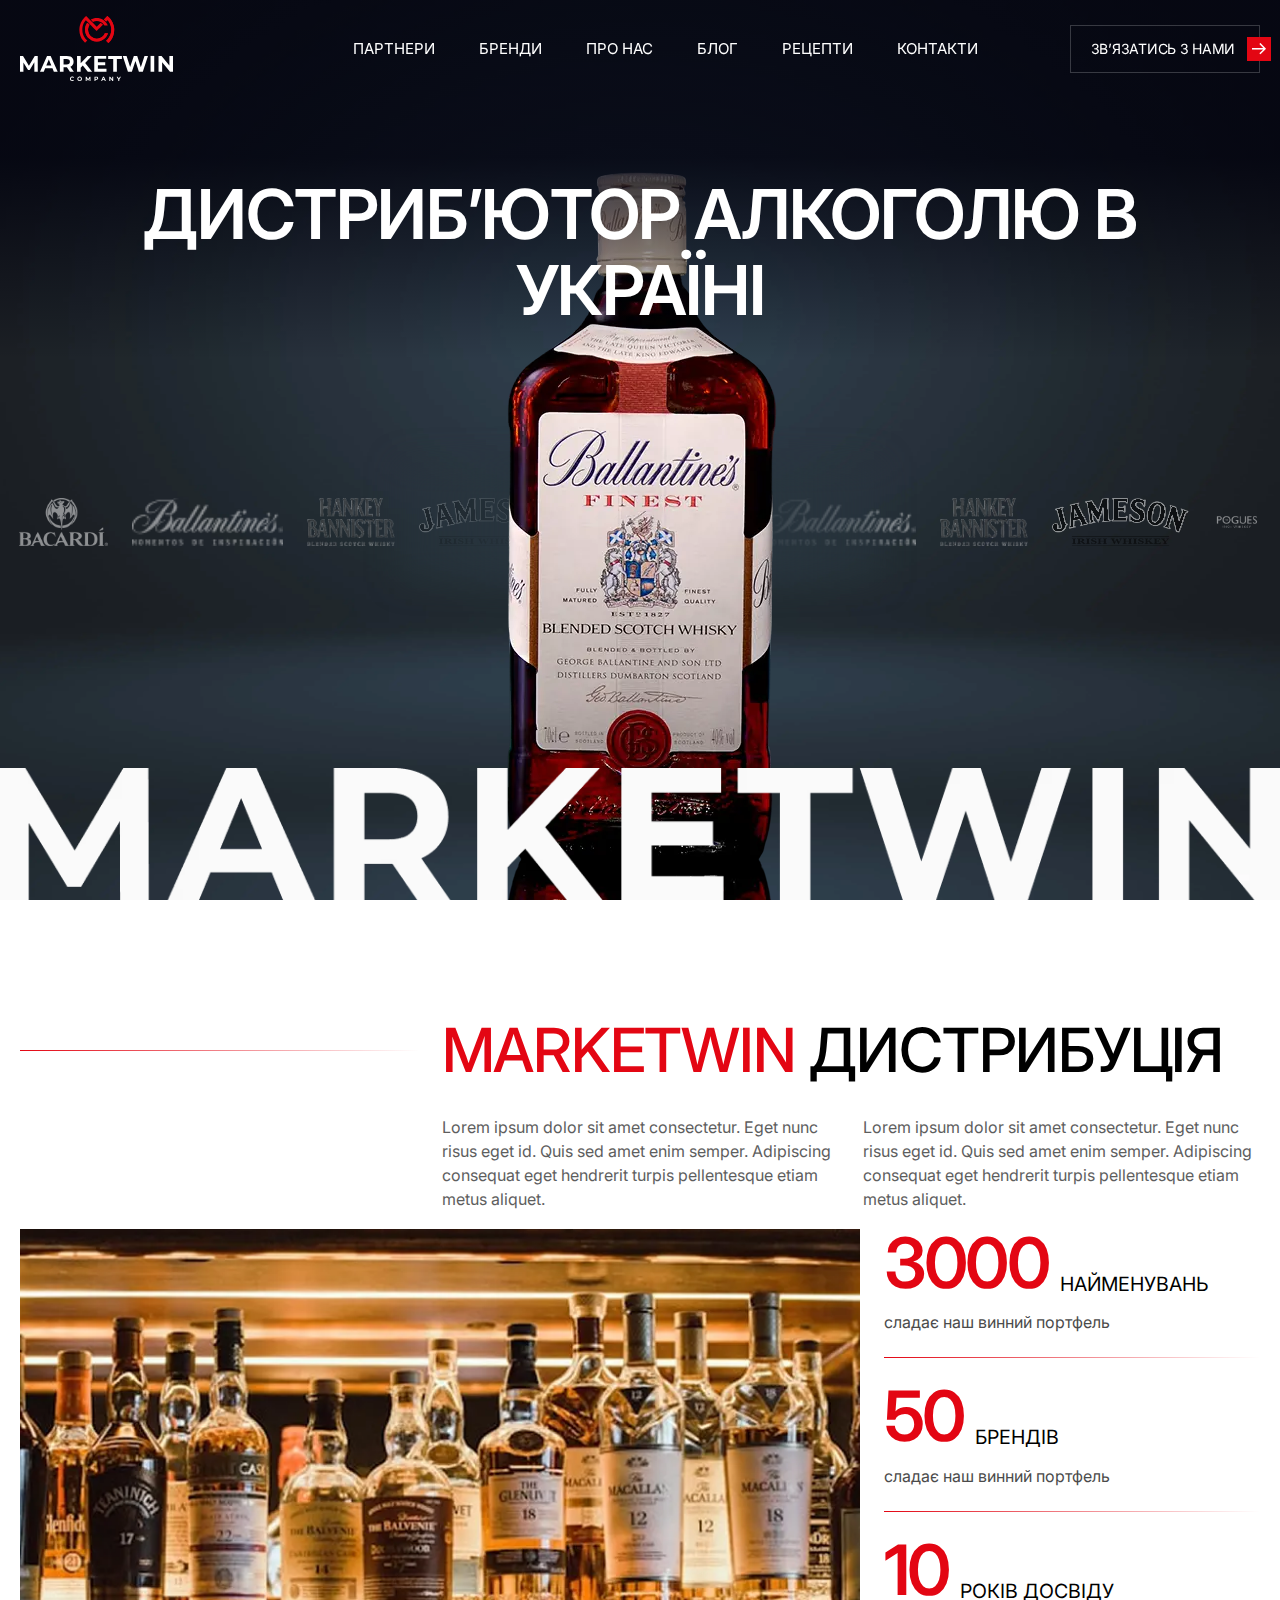
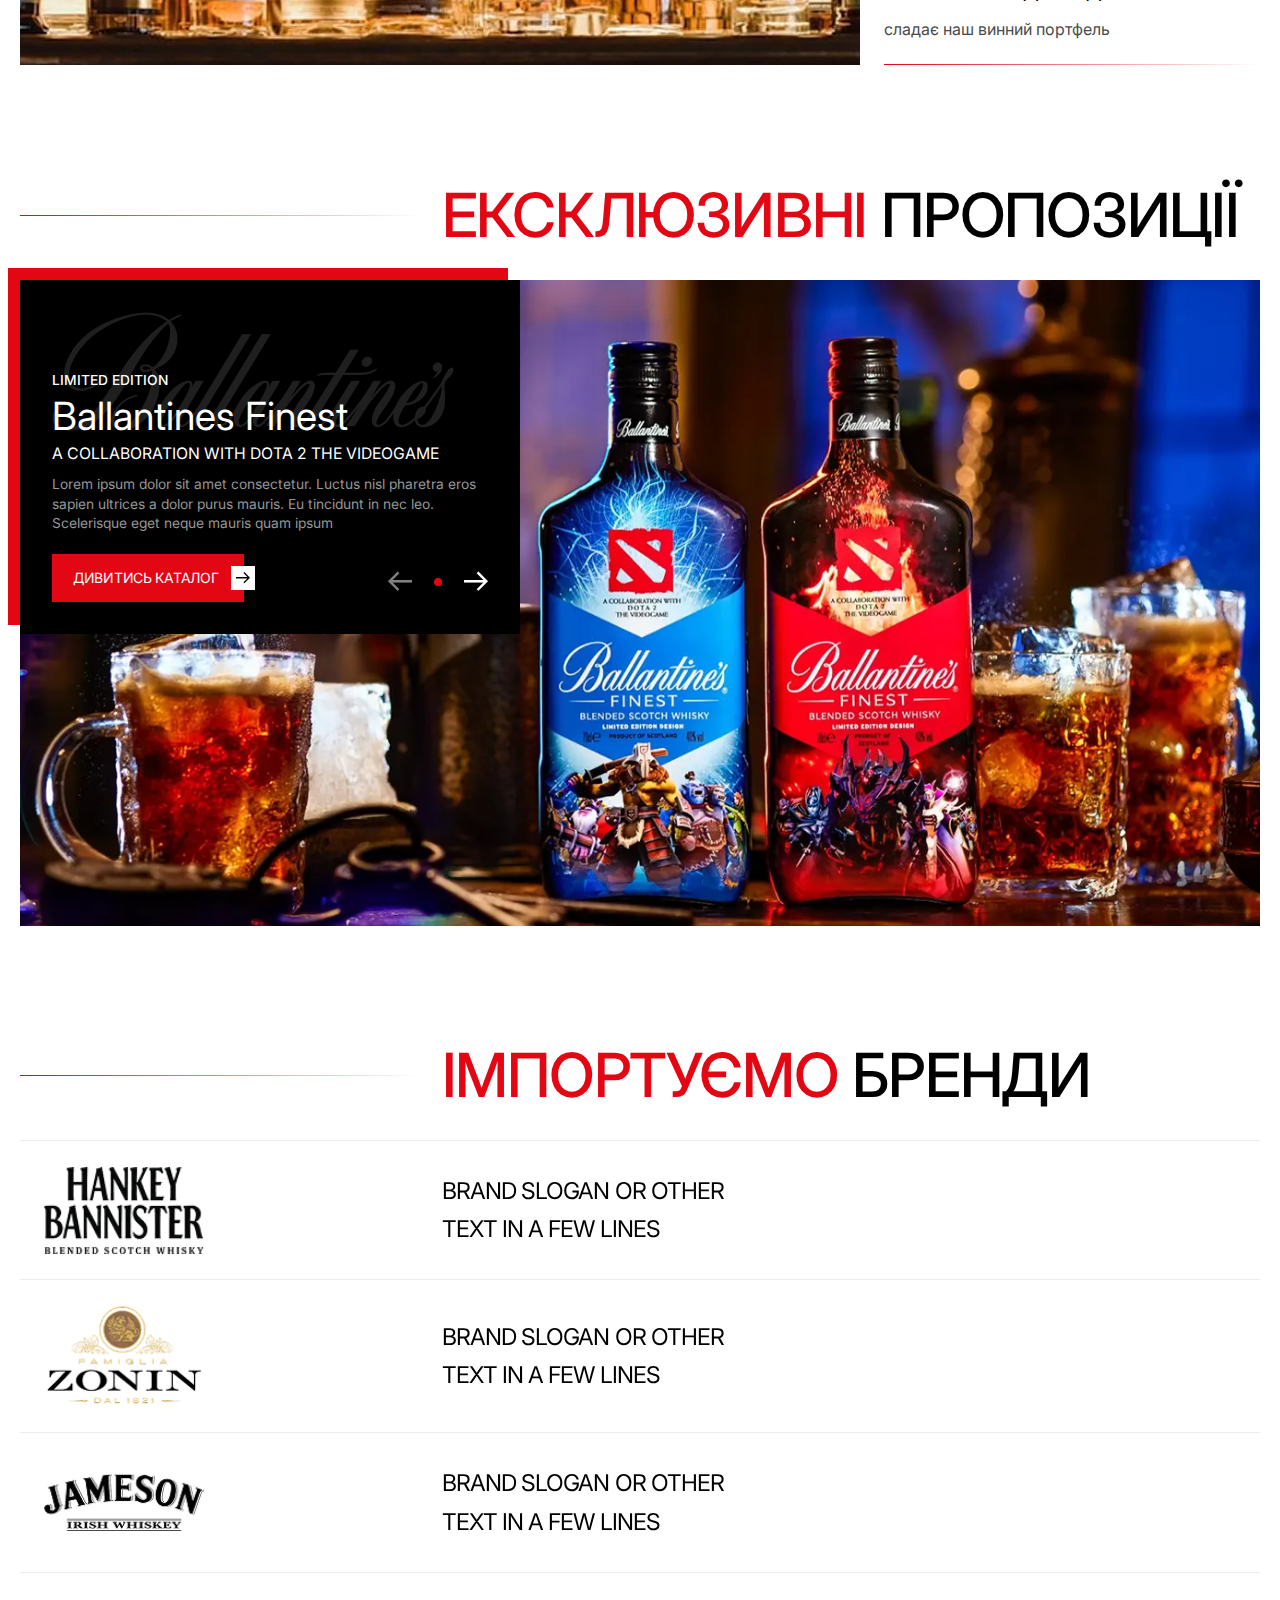
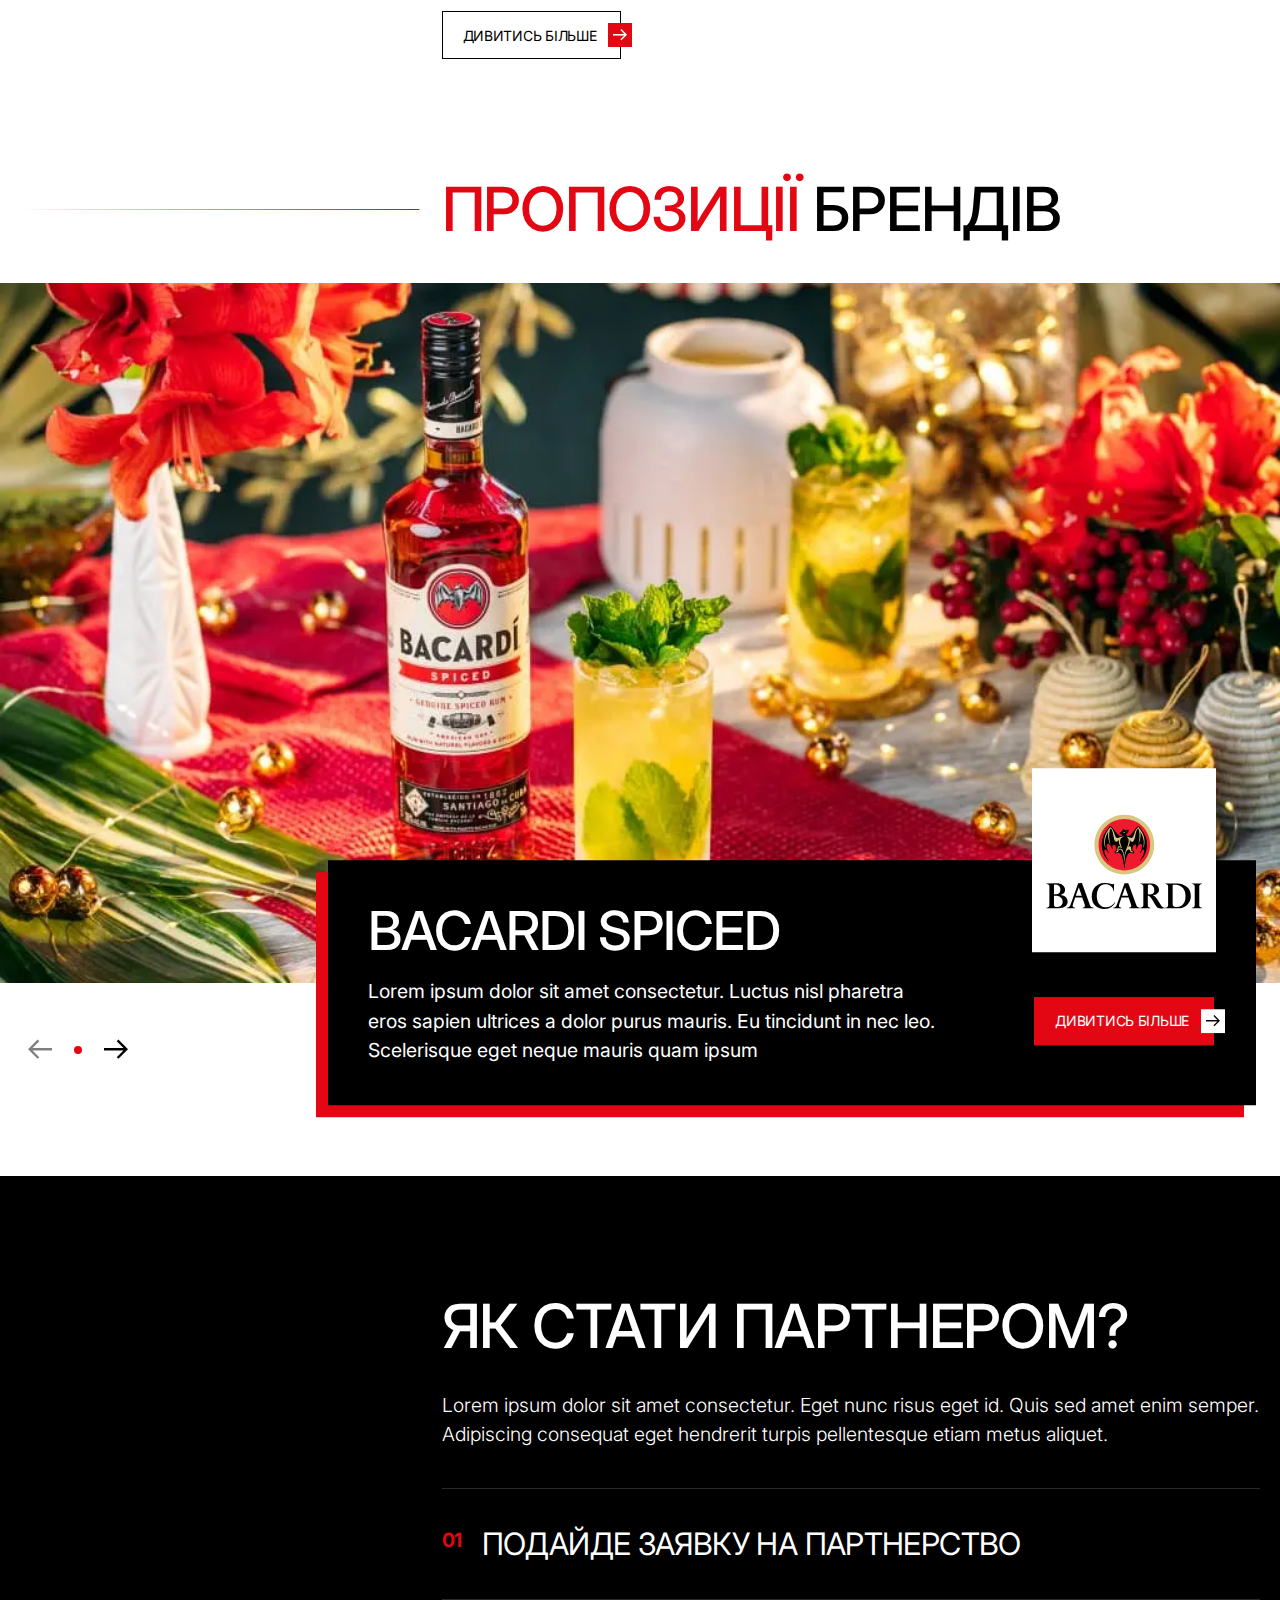
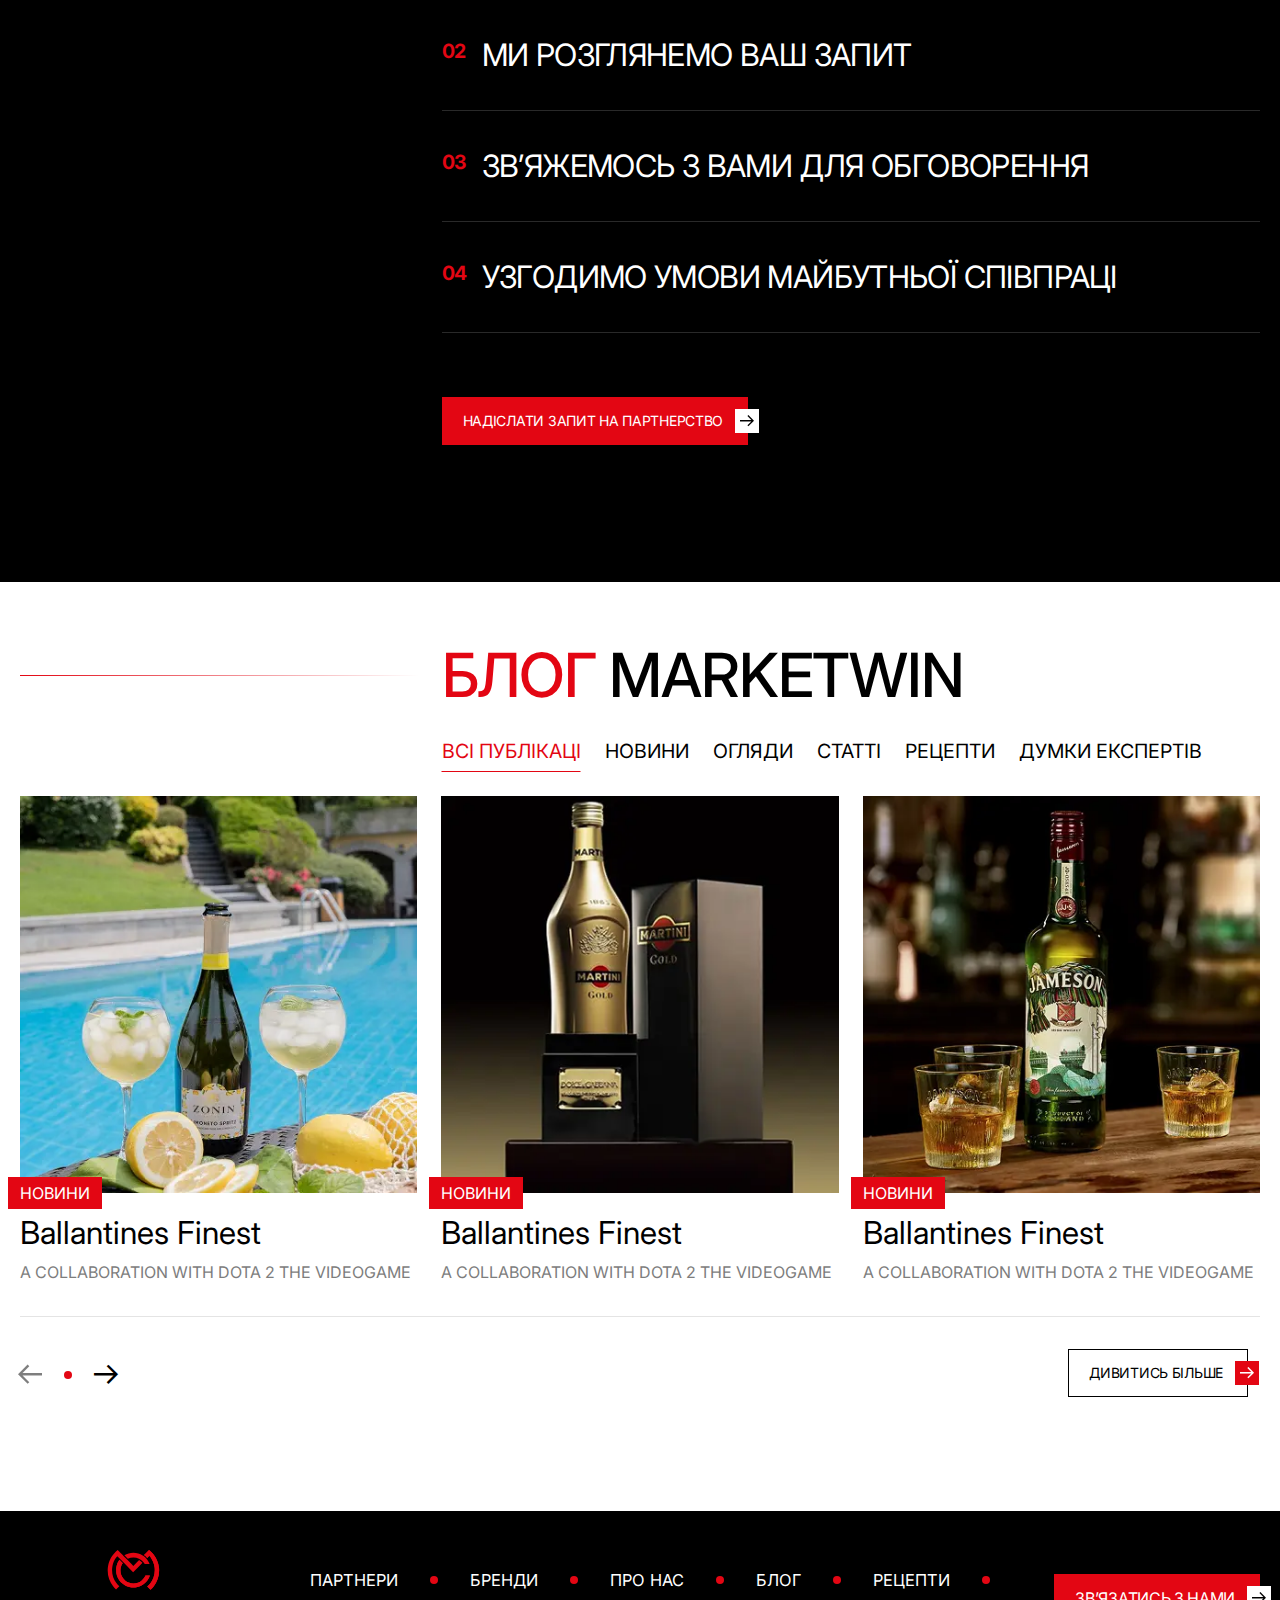
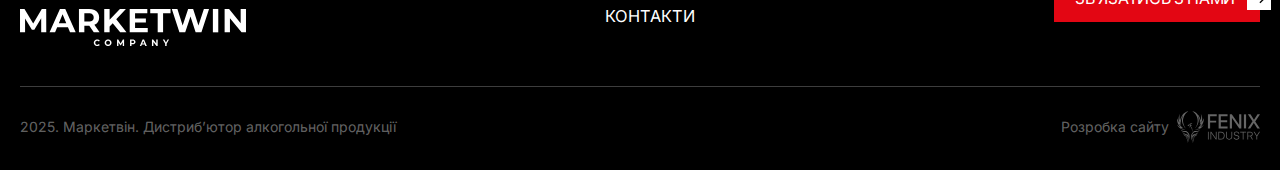
==== commit c3146db7: "Add files via upload" ====
--- a/index.html
+++ b/index.html
@@ -6,7 +6,7 @@
 	<meta charset="UTF-8">
 	<meta name="format-detection" content="telephone=no">
 	<!-- <style>body{opacity: 0;}</style> -->
-	<link rel="stylesheet" href="css/style.min.css?_v=20250411110344">
+	<link rel="stylesheet" href="css/style.min.css?_v=20250411164011">
 	<link rel="shortcut icon" href="favicon.ico">
 	<!-- <meta name="robots" content="noindex, nofollow"> -->
 	<meta name="viewport" content="width=device-width, initial-scale=1.0">
@@ -25,12 +25,12 @@
 				<div class="header__menu menu">
 					<nav class="menu__body">
 						<ul class="menu__list">
-							<li class="menu__item"><a href="partners.html" class="menu__link">Партнери</a></li>
-							<li class="menu__item"><a href="brands.html" class="menu__link">Бренди</a></li>
-							<li class="menu__item"><a href="about-us.html" class="menu__link">Про нас</a></li>
-							<li class="menu__item"><a href="blog.html" class="menu__link">Блог</a></li>
+							<li class="menu__item"><a href="/partners.html" class="menu__link">Партнери</a></li>
+							<li class="menu__item"><a href="/brands.html" class="menu__link">Бренди</a></li>
+							<li class="menu__item"><a href="/about-us.html" class="menu__link">Про нас</a></li>
+							<li class="menu__item"><a href="/blog.html" class="menu__link">Блог</a></li>
 							<li class="menu__item"><a href="" class="menu__link">Рецепти</a></li>
-							<li class="menu__item"><a href="contact.html" class="menu__link">Контакти</a></li>
+							<li class="menu__item"><a href="/contact.html" class="menu__link">Контакти</a></li>
 						</ul>
 					</nav>
 					<button class="btn btn-default btn-call" type="button">
@@ -766,15 +766,15 @@
 		<footer class="footer">
 			<div class="footer__container">
 				<div class="footer__top">
-					<a href="/marketwin" class="footer__logo"><img src="img/logo.svg" alt="logo"></a>
+					<a href="" class="footer__logo"><img src="img/logo.svg" alt="logo"></a>
 					<nav class="footer__menu">
 						<ul>
-							<li><a href="partners.html">Партнери</a></li>
-							<li><a href="brands.html">Бренди</a></li>
-							<li><a href="about-us.html">Про нас</a></li>
-							<li><a href="blog.html">Блог</a></li>
+							<li><a href="/partners.html">Партнери</a></li>
+							<li><a href="/brands.html">Бренди</a></li>
+							<li><a href="/about-us.html">Про нас</a></li>
+							<li><a href="/blog.html">Блог</a></li>
 							<li><a href="#">Рецепти</a></li>
-							<li><a href="contact.html">Контакти</a></li>
+							<li><a href="/contact.html">Контакти</a></li>
 						</ul>
 					</nav>
 					<button class="btn btn-default btn-red" type="button">
@@ -967,7 +967,7 @@
 			</div>
 		</div>
 	</div>
-	<script src="js/app.min.js?_v=20250411110344"></script>
+	<script src="js/app.min.js?_v=20250411164011"></script>
 </body>
 
 </html>--- a/css/style.min.css
+++ b/css/style.min.css
@@ -1 +1 @@
-@import url('https://fonts.googleapis.com/css2?family=Inter:ital,opsz,wght@0,14..32,100..900; 1,14..32,100..900&display=swap');@font-face{font-family:icons;font-display:swap;src:url(../fonts/icons.woff2) format("woff2");font-weight:400;font-style:normal}[class*=_icon-]::before{font-family:icons;font-style:normal;font-weight:400;font-variant:normal;text-transform:none;line-height:1;-webkit-font-smoothing:antialiased;-moz-osx-font-smoothing:grayscale}._icon-email:before{content:""}._icon-facebook:before{content:""}._icon-instagram:before{content:""}._icon-location:before{content:""}._icon-mail:before{content:""}._icon-phone1:before{content:""}._icon-telegram:before{content:""}._icon-viber:before{content:""}._icon-arrow-right:before{content:""}._icon-arrow-left:before{content:""}:root{--main-color:#000;--primary:#e30613;--black-blue:#251e42;--black-color:#1e1e1e;--white-color:#ffffff;--grey-color:#5e5e5e;--grey-color2:#7d7d7d;--grey-color3:#969696;--grey-color4:#757575;--stroke-color:#ececec;--bullet-color:#e4e4e4;--outline-color:#eaeaea}*{padding:0;margin:0;border:0}*,*::after,*::before{box-sizing:border-box}*::after,*::before{display:inline-block}body,html{height:100%;min-width:360px}body{color:#000;line-height:1;font-family:Inter,sans-serif;font-size:1rem;-ms-text-size-adjust:100%;-moz-text-size-adjust:100%;-webkit-text-size-adjust:100%;-webkit-font-smoothing:antialiased;-moz-osx-font-smoothing:grayscale}button,input,textarea{font-family:Inter,sans-serif;font-size:inherit;line-height:inherit;color:inherit;background-color:rgba(0,0,0,0)}input,textarea{width:100%}label{display:inline-block}button,option,select{cursor:pointer}a{display:inline-block;color:inherit;text-decoration:none}ul li{list-style:none}img{vertical-align:top}h1,h2,h3,h4,h5,h6{font-weight:inherit;font-size:inherit}html{scroll-behavior:smooth}body{font-size:1rem;font-weight:400;line-height:1.5}.lock body{overflow:hidden;touch-action:none;-ms-scroll-chaining:none;overscroll-behavior:none}.wrapper{min-height:100%;display:flex;flex-direction:column;overflow:hidden}@supports (overflow:clip){.wrapper{overflow:clip}}.wrapper>main{flex:1 1 auto}.wrapper>*{min-width:0}[class*=__container]{max-width:86.5rem;margin:0 auto;padding:0 1.25rem}[class*="--gc"]{display:grid;min-width:0;grid-template-columns:1.25rem 1fr minmax(auto,84rem) 1fr 1.25rem}[class*="--gc"]>*{min-width:0;grid-column:3/4}.form{position:relative}.form::before{content:"";position:absolute;inset:0;background:var(--primary);-webkit-transform:translate(-.625rem,-.625rem);transform:translate(-.625rem,-.625rem)}.form form{position:relative;width:100%;z-index:5;padding:2rem;border:1px solid var(--white-color);background:var(--main-color)}.form .form__title{color:var(--white-color);text-align:center;font-weight:500;line-height:1.25;text-transform:uppercase}.form .form__row .form-group:not(:last-child){margin-bottom:0}.form .form-bottom{display:flex;align-items:center;flex-wrap:wrap;justify-content:space-between;gap:1rem}.required{margin-left:.125rem;color:var(--primary);font-size:.875rem;font-weight:600;line-height:1.42}.btn{position:relative;display:inline-flex;align-items:center;justify-content:center;padding:0;font-size:.875rem;font-weight:400;line-height:1.42;text-transform:uppercase;letter-spacing:-.02em;transition:all .3s ease}.btn--fw{width:100%}.btn-default{padding:.625rem 1.5rem .625rem 1.25rem;min-height:3rem;color:var(--main-color);border:1px solid var(--main-color)}.btn-default.mob-w{margin-right:.875rem}.btn-default.btn-call{border:1px solid rgba(255,255,255,.2);color:var(--white-color)}.btn-default.btn-red{background:var(--primary);border-color:var(--primary);color:var(--white-color)}.btn-default.btn-red .icon-arrow{color:var(--white-color);background:var(--main-color)}.btn-default.btn-red .icon-arrow.white-icon{background:var(--white-color);color:var(--main-color)}.btn-default .icon-arrow{position:absolute;z-index:5;top:50%;right:0;-webkit-transform:translateY(-50%) translateX(50%);transform:translateY(-50%) translateX(50%)}.icon-arrow{display:flex;align-items:center;justify-content:center;width:1.5rem;height:1.5rem;font-size:.875rem;background:var(--primary);color:var(--white-color);transition:all .3s ease;will-change:transform}.icon-arrow.white-icon{background:var(--white-color);color:var(--main-color)}@-webkit-keyframes arrowMove{0%{-webkit-transform:translateY(-50%) translateX(50%);transform:translateY(-50%) translateX(50%)}20%{-webkit-transform:translateY(-50%) translateX(65%);transform:translateY(-50%) translateX(65%)}40%{-webkit-transform:translateY(-50%) translateX(40%);transform:translateY(-50%) translateX(40%)}60%{-webkit-transform:translateY(-50%) translateX(55%);transform:translateY(-50%) translateX(55%)}80%{-webkit-transform:translateY(-50%) translateX(45%);transform:translateY(-50%) translateX(45%)}100%{-webkit-transform:translateY(-50%) translateX(50%);transform:translateY(-50%) translateX(50%)}}@keyframes arrowMove{0%{-webkit-transform:translateY(-50%) translateX(50%);transform:translateY(-50%) translateX(50%)}20%{-webkit-transform:translateY(-50%) translateX(65%);transform:translateY(-50%) translateX(65%)}40%{-webkit-transform:translateY(-50%) translateX(40%);transform:translateY(-50%) translateX(40%)}60%{-webkit-transform:translateY(-50%) translateX(55%);transform:translateY(-50%) translateX(55%)}80%{-webkit-transform:translateY(-50%) translateX(45%);transform:translateY(-50%) translateX(45%)}100%{-webkit-transform:translateY(-50%) translateX(50%);transform:translateY(-50%) translateX(50%)}}input[type=email],input[type=tel],input[type=text],textarea{-webkit-appearance:none;appearance:none}.input{border-radius:0!important;width:100%;display:block;font-size:1rem;font-weight:400;line-height:1.5;height:3rem;padding:.625rem 1rem;border:1px solid var(--white-color);caret-color:inherit;box-shadow:none;transition:all .3s ease}.input:focus-visible{border-radius:0!important;outline:0;border-color:var(--primary)}.input[placeholder]:not([data-placeholder-nohiden])::-webkit-input-placeholder{color:#717171}.input[placeholder]:not([data-placeholder-nohiden]):-ms-input-placeholder{color:#717171}.input[placeholder]:not([data-placeholder-nohiden])::-ms-input-placeholder{color:#717171}.input[placeholder]:not([data-placeholder-nohiden])::placeholder{color:#717171}textarea.input{resize:none;padding-top:.75rem;padding-left:1rem;height:6.25rem}textarea.input:not(:last-child){margin-bottom:1.5rem}label{color:var(--white-color);font-size:.875rem;font-weight:600;line-height:1.42}label:not(:last-child){margin-bottom:.5rem}.form-group:not(:last-child){margin-bottom:1.5rem}.menu{display:flex;align-items:center;margin-left:auto}.menu ul{display:flex;align-items:center;justify-content:center;gap:2.75rem}.menu li a{position:relative;padding:.25rem 0;color:var(--white-color);font-size:.875rem;font-weight:400;line-height:normal;text-transform:uppercase;transition:color .3s ease}.icon-menu{display:none}body::after{content:"";background-color:rgba(0,0,0,.5);position:fixed;width:100%;height:100%;top:0;left:0;opacity:0;transition:opacity .8s ease 0s;pointer-events:none;z-index:149}.popup-show body::after{opacity:1}.popup{position:fixed;top:0;left:0;bottom:0;right:0;padding:30px 10px;transition:visibility .8s ease 0s;visibility:hidden;pointer-events:none}.popup_show{z-index:150;visibility:visible;overflow:auto;pointer-events:auto}.popup_show .popup__content{visibility:visible;-webkit-transform:scale(1);transform:scale(1)}.popup__wrapper{display:flex;flex-direction:column;align-items:center;min-height:100%;flex:1 1 auto;width:100%;display:flex;justify-content:center;align-items:center}.popup__content{visibility:hidden;-webkit-transform:scale(0);transform:scale(0);transition:-webkit-transform .3s ease 0s;transition:transform .3s ease 0s;transition:transform .3s ease 0s,-webkit-transform .3s ease 0s;background-color:#eee;padding:20px;width:100%;max-width:900px;border-radius:20px}.lock .popup__content{visibility:visible}.spollers{counter-reset:number}.spollers__item{display:flex;flex-direction:column;counter-increment:number;width:100%;padding-top:2rem;padding-bottom:2rem;font-size:1.25rem;border-bottom:1px solid rgba(255,255,255,.16);transition:all .3s ease;cursor:pointer;text-align:left;position:relative;list-style:none}.spollers__item:first-child{border-top:1px solid rgba(255,255,255,.16)}.spollers__item:has(.spollers__body) .spollers__title{position:relative}.spollers__item:has(.spollers__body) .spollers-icon{display:flex}.spollers__item::-webkit-details-marker,.spollers__item::marker{display:none}._spoller-init .spollers__item{cursor:pointer}.spollers__item::before{content:"0" counter(number);position:absolute;top:2rem;left:0;color:var(--primary);font-weight:700;line-height:2;letter-spacing:-.04em;text-transform:uppercase;transition:color .3s ease}.spollers__item:nth-child(n+10)::before{content:counter(number)}.spollers__title{padding-left:2.5rem;font-weight:400;line-height:1.5;letter-spacing:-.02em;text-transform:uppercase;list-style:none}.spollers__title::-webkit-details-marker,.spollers__title::marker{display:none}.spollers__title._spoller-active .spollers-icon::after,.spollers__title._spoller-active .spollers-icon::before{-webkit-transform:translate(-50%,-50%) rotate(180deg);transform:translate(-50%,-50%) rotate(180deg)}.spollers__title._spoller-active .spollers-icon::after{opacity:0}.spollers-icon{position:absolute;top:.375rem;right:0;align-items:center;justify-content:center;flex-shrink:0;width:2.25rem;height:2.25rem;font-weight:300;border:1px solid rgba(255,255,255,.16);background:var(--main-color);color:var(--white-color);transition:all .3s ease;display:none}.spollers-icon::after,.spollers-icon::before{content:"";position:absolute;top:50%;left:50%;-webkit-transform:translate(-50%,-50%);transform:translate(-50%,-50%);width:1.25rem;height:.0625rem;background:var(--white-color);transition:all .3s ease}.spollers-icon::after{-webkit-transform:translate(-50%,-50%) rotate(90deg);transform:translate(-50%,-50%) rotate(90deg)}.spollers__body{width:100%;padding-top:1.25rem;padding-left:2.5rem;color:rgba(255,255,255,.8)}.ibg{width:100%;height:100%;-o-object-fit:cover;object-fit:cover}.ibg--top{-o-object-position:top;object-position:top}.ibg--bottom{-o-object-position:bottom;object-position:bottom}.ibg--left{-o-object-position:left;object-position:left}.ibg--right{-o-object-position:right;object-position:right}.ibg--contain{-o-object-fit:contain;object-fit:contain}img{display:block;max-width:100%}.section{position:relative;overflow:hidden}.section:last-child{padding-bottom:0}.section-title{position:relative;width:100%;color:var(--main-color);font-weight:500;line-height:1.2;letter-spacing:-.02em;text-transform:uppercase}.section-title:not(:last-child){margin-bottom:1.75rem}.section-title span{color:var(--primary)}.section-title span::after{content:"";height:.0625rem;background:linear-gradient(90deg,#e30613 0,rgba(227,6,19,0) 100%)}.section-text{color:var(--grey-color)}.section-text:not(:last-child){margin-bottom:1.125rem}.text{font-weight:300;line-height:1.5}.page-title{color:var(--white-color);font-weight:400!important;line-height:1.1;letter-spacing:.02em;text-transform:uppercase}.center{text-align:center}.swiper-nav{position:relative;width:-webkit-fit-content;width:-moz-fit-content;width:fit-content;display:flex;align-items:center;justify-content:center;gap:2.25rem}.swiper-nav:has(.swiper-button-lock){display:none}.swiper-nav::before{content:"";position:absolute;top:50%;left:50%;-webkit-transform:translate(-50%,-50%);transform:translate(-50%,-50%);width:.5rem;height:.5rem;border-radius:50%;background:var(--primary)}.swiper:has(.swiper-pagination-lock){padding-bottom:0!important}.swiper.swiper-watch-progress{overflow:visible!important}.swiper.swiper-watch-progress .swiper-slide{opacity:1;height:auto!important}.swiper.swiper-watch-progress .swiper-slide:not(.swiper-slide-visible){opacity:0;pointer-events:none;transition:opacity .3s}.swiper-pagination{display:flex;align-items:center;justify-content:center;width:-webkit-fit-content;width:-moz-fit-content;width:fit-content;gap:.375rem}.swiper-pagination .swiper-pagination-bullet{flex-shrink:0;transition:all .3s ease;width:.625rem;height:.625rem;-webkit-transform:scale(.6);transform:scale(.6);background:var(--bullet-color)}.swiper-pagination .swiper-pagination-bullet.swiper-pagination-bullet-active{background:var(--primary);-webkit-transform:scale(1);transform:scale(1)}.swiper-pagination.black-mod{padding:.5rem 1rem;background:var(--main-color)}.swiper-pagination.black-mod .swiper-pagination-bullet{background:var(--white-color)}.swiper-pagination.black-mod .swiper-pagination-bullet.swiper-pagination-bullet-active{background:var(--primary)}.swiper-button-next,.swiper-button-prev{--color-icon:#fff;flex-shrink:0;width:2.5rem;height:2.5rem;font-size:1.75rem;color:var(--color-icon);cursor:pointer;display:flex;align-items:center;justify-content:center;background:rgba(0,0,0,0);transition:all .3s ease}.swiper-button-next span,.swiper-button-prev span{display:flex;width:1.5rem;height:1.5rem;font-size:1.5rem}.swiper-button-next.swiper-button-disabled,.swiper-button-prev.swiper-button-disabled{opacity:.5;cursor:default;pointer-events:none}.section__container .section-title span:first-child{display:flex;width:100%}.section__container p{font-weight:300;line-height:1.5}.section__container .btn{width:-webkit-fit-content;width:-moz-fit-content;width:fit-content}.section-description{font-weight:300;line-height:1.5}blockquote{overflow:hidden;max-width:65rem;padding:0 1.25rem;width:100%;margin-left:auto;margin-right:auto;text-align:center;font-weight:300;line-height:1.5}.main-img{position:relative;width:100%;overflow:hidden}.main-img::before{content:"";display:block;padding-bottom:56.25%}.main-img img{position:absolute;inset:0}.pagination{display:flex;align-items:center;justify-content:center;width:100%}.pagination ul{display:flex;align-items:center;justify-content:center;gap:.75rem;max-width:100%;overflow-x:auto;-ms-overflow-style:none;scrollbar-width:none}.pagination ul::-webkit-scrollbar{display:none}.pagination li{flex-shrink:0}.pagination li a{display:flex;align-items:center;justify-content:center;padding:.25rem;width:3rem;height:3rem;color:var(--black-blue);text-align:center;font-size:1rem;font-weight:400;line-height:1.5;background:#fafafa;transition:all .3s ease}.pagination li a.active{background:var(--primary);color:var(--white-color)}.pagination li a.next,.pagination li a.prev{background:rgba(0,0,0,0);color:var(--main-color)}.header{position:fixed;z-index:10000;top:0;left:0;width:100%;padding:2.0625rem 0;transition:all .3s ease;padding:16px 0;background:rgba(0,0,0,0)}.header._header-scroll{background:var(--main-color);margin-top:-6.0625rem}.header._header-show{margin-top:0}.header .header__container{display:flex;align-items:center;gap:1rem}.header .header__logo{position:relative;z-index:10;max-width:9.5625rem;width:100%;flex-shrink:0}.header .header__logo img{width:100%}.header .btn-modal-email{display:flex;align-items:center;justify-content:center;width:1.5rem;height:1.5rem;flex-shrink:0;color:var(--white-color);font-size:1.5rem}.footer{background:var(--main-color)}.footer .footer__top{display:flex;align-items:center;justify-content:space-between;gap:1rem}.footer .footer__top{padding-bottom:2.5rem}.footer .footer__logo{max-width:14.125rem;width:100%;flex-shrink:0}.footer .footer__logo img{width:100%}.footer .footer__menu ul{display:flex;align-items:center;flex-wrap:wrap;justify-content:center;gap:1rem 2rem}.footer .footer__menu li{display:flex;align-items:center;gap:2rem}.footer .footer__menu li a{color:var(--white-color);font-weight:400;line-height:normal;text-transform:uppercase;transition:color .3s ease}.footer .btn{flex-shrink:0;min-height:3rem;font-size:1rem}.footer .footer__bottom{display:flex;align-items:center;justify-content:space-between;gap:1rem;padding-top:1.5rem;color:rgba(255,255,255,.4);font-size:.875rem;font-weight:400;line-height:1.7}.footer .fenix-copyright{display:flex;align-items:center;gap:.5rem}.footer .fenix-copyright a img{transition:all .3s ease}.hero{position:relative;overflow:hidden;display:flex;background-size:cover;background-repeat:no-repeat;background-position:center}.hero.contact-hero::after{content:"";position:absolute;z-index:10;bottom:-1px;left:50%;-webkit-transform:translateX(-50%);transform:translateX(-50%);background-image:url(../img/marketwin.webp);width:100%;height:8.75rem;background-size:contain;background-repeat:no-repeat;background-position:center bottom}.hero.contact-hero .hero__title{top:42%}.hero.contact-hero .hero__brands{top:50%!important}.hero .hero__decor{position:absolute;z-index:10;top:50%;left:50%;-webkit-transform:translate(-50%,-50%);transform:translate(-50%,-50%)}.hero .hero__decor img{width:100%;height:100%;-o-object-fit:scale-down;object-fit:scale-down}.hero .hero__wrap{position:relative;display:flex;align-items:center;justify-content:center;width:100%;margin-left:auto;margin-right:auto;padding-left:1.25rem;padding-right:1.25rem}.hero .hero__wrap::before{content:"";position:absolute;z-index:10;top:0;right:0;width:100%;height:100%;background:linear-gradient(180deg,rgba(1,2,14,.8) 43.69%,rgba(0,19,33,0) 100%)}.hero .hero__wrap .hero__img{position:absolute;left:50%;-webkit-transform:translateX(-50%) translateY(45%);transform:translateX(-50%) translateY(45%);bottom:0}.hero .hero__wrap .hero__img img[hidden]{display:none}.hero .hero__wrap .hero__brands{top:73%}.hero .hero__wrap .brands::before{left:50%;width:45%}.hero .hero__slider{position:relative;width:100%;display:flex;align-items:center;justify-content:center}.hero .hero__slider:not(.swiper-initialized) .swiper-wrapper{display:flex}.hero .hero__slider:not(.swiper-initialized) .swiper-slide{width:100%;display:flex;align-items:center;justify-content:center;flex-shrink:0}.hero .hero__slider::before{content:"";position:absolute;z-index:10;top:0;right:0;width:100%;height:40%;pointer-events:none;background:linear-gradient(180deg,rgba(1,2,14,.8) 43.69%,rgba(0,19,33,0) 100%)}.hero .hero__slider::after{content:"";position:absolute;z-index:10;bottom:-1px;left:50%;-webkit-transform:translateX(-50%);transform:translateX(-50%);background-image:url(../img/marketwin.webp);width:100%;height:8.75rem;background-size:contain;background-repeat:no-repeat;background-position:center bottom}.hero .hero__slider .hero__img{height:100vh;padding-top:4.375rem;position:relative;display:flex;align-items:flex-end;justify-content:center;width:-webkit-fit-content;width:-moz-fit-content;width:fit-content;margin-left:auto;margin-right:auto}.hero .hero__slider .hero__img img{position:relative;z-index:5;max-height:100%;width:-webkit-fit-content;width:-moz-fit-content;width:fit-content}.hero .swiper-slide{position:relative}.hero .hero__title{position:absolute;z-index:20;top:11.0625rem;width:100%;left:50%;-webkit-transform:translateX(-50%);transform:translateX(-50%);color:var(--white-color);text-align:center;font-weight:600;line-height:1.1;letter-spacing:-.02em;text-transform:uppercase}.hero .hero__img{position:relative;display:flex;align-items:flex-end;justify-content:center;width:-webkit-fit-content;width:-moz-fit-content;width:fit-content;margin-left:auto;margin-right:auto}.hero .hero__img img{position:relative;z-index:5;max-height:100%;width:-webkit-fit-content;width:-moz-fit-content;width:fit-content}.hero .hero__brands{position:absolute;top:58%;-webkit-transform:translateY(-50%);transform:translateY(-50%)}.hero .hero__brands img{-webkit-filter:grayscale(1) brightness(1000%);filter:grayscale(1) brightness(1000%);opacity:.5}.brands{position:relative;--gap:24px;display:flex;align-items:center;justify-content:center;gap:var(--gap)}.brands::before{content:"";position:absolute;top:50%;left:50%;z-index:1;width:38%;height:7.5rem;-webkit-transform:translate(-50%,-50%);transform:translate(-50%,-50%);-webkit-filter:blur(15px);filter:blur(15px);background:linear-gradient(90deg,rgba(40,53,62,.4) 0,rgba(40,53,62,.6) 10%,rgba(40,53,62,.8) 20%,#28353e 30%,#28353e 70%,rgba(40,53,62,.8) 80%,rgba(40,53,62,.6) 90%,rgba(40,53,62,.4) 100%)}.brands .brands__list{display:flex;align-items:center;gap:var(--gap);flex-shrink:0;-webkit-user-select:none;-ms-user-select:none;user-select:none;-webkit-animation:scrollBrands 30s linear infinite;animation:scrollBrands 30s linear infinite}.brands .brands__item{display:flex;align-items:center;flex-shrink:0}.brands .brands__item img{height:3rem;width:auto}.distribution{overflow:hidden}.distribution .distribution-row{display:flex}.distribution .distribution-img{flex:1 1 auto}.distribution .distribution-item{position:relative;padding-bottom:1.5rem}.distribution .distribution-item::before{content:"";position:absolute;bottom:0;left:0;height:.0625rem;width:100%;background:linear-gradient(90deg,#e30613 0,rgba(227,6,19,0) 100%)}.distribution .distribution-item:not(:last-child){margin-bottom:1.5rem}.distribution .distribution-title{display:flex;align-items:flex-end;gap:.75rem;color:var(--main-color);font-weight:400;line-height:1.4;text-transform:uppercase}.distribution .distribution-title:not(:last-child){margin-bottom:.75rem}.distribution .distribution-title .number{color:var(--primary);font-weight:600;line-height:1;letter-spacing:-.04em}.distribution .distribution-text{color:#4b4b4b}.spollers-section{position:relative;overflow:hidden;background:var(--main-color);color:var(--white-color)}.spollers-section._watcher-view .spollers-section-bottom .logo-text{-webkit-animation:shineText 1s ease-in-out forwards .3s;animation:shineText 1s ease-in-out forwards .3s}.spollers-section._watcher-view .spollers-section-bottom .logo-icon{opacity:1}.spollers-section .spollers-section__container{position:relative}.spollers-section .spollers-section__title{position:relative;z-index:10;color:var(--white-color)}.spollers-section .spollers-section__text{font-weight:300;line-height:1.5}.spollers-section .spollers-section-bottom{display:flex;align-items:center}.spollers-section .spollers-section-bottom .logo-icon{opacity:0;transition:all 1s ease}.spollers-section .spollers-section-bottom .logo-icon img{width:100%;height:100%;aspect-ratio:630/488}.spollers-section .spollers-section-bottom .logo-text{position:relative;z-index:5;text-transform:uppercase;font-weight:700;letter-spacing:.08em;background:linear-gradient(90deg,#fff 0,rgba(255,255,255,0) 100%);-webkit-background-clip:text;-webkit-text-fill-color:transparent;background-size:0 100%;background-repeat:no-repeat;-webkit-transform:translateX(-1.875rem);transform:translateX(-1.875rem)}.spollers-section .spollers-section-bottom .logo-text img{width:100%}@-webkit-keyframes shineText{from{opacity:0;background-size:0 100%;-webkit-transform:translateX(-1.875rem);transform:translateX(-1.875rem)}to{background-size:100% 100%;opacity:1;-webkit-transform:translateX(0);transform:translateX(0)}}@keyframes shineText{from{opacity:0;background-size:0 100%;-webkit-transform:translateX(-1.875rem);transform:translateX(-1.875rem)}to{background-size:100% 100%;opacity:1;-webkit-transform:translateX(0);transform:translateX(0)}}.import-brands .import-brands__item{position:relative;min-height:8.75rem;display:flex;align-items:center;border-bottom:1px solid var(--stroke-color);cursor:pointer}.import-brands .import-brands__item:first-child{border-top:1px solid var(--stroke-color)}.import-brands .import-brands__item::before{content:"";position:absolute;top:0;left:0;width:100%;height:100%;background:var(--main-color);-webkit-transform:translateX(-10%);transform:translateX(-10%);opacity:0;pointer-events:none;transition:all .4s ease-in-out;will-change:transform}.import-brands .import-brands__logo{position:relative;z-index:5;padding:1.5rem}.import-brands .import-brands__logo img{max-width:10rem;width:100%;transition:all .4s ease-in-out}.import-brands .import-brands__title{position:relative;z-index:5;font-weight:400;line-height:1.66;letter-spacing:-.04em;text-transform:uppercase;transition:color .3s ease}.import-brands .import-brands__img{position:absolute;top:50%;right:0;width:42%;-webkit-transform:translateY(-50%) translateX(-15%);transform:translateY(-50%) translateX(-15%);opacity:0;pointer-events:none;transition:all .4s ease-in-out .1s}.import-brands .import-brands__img .btn{position:absolute;bottom:0;left:1.5rem;-webkit-transform:translateY(50%) translateX(-10%);transform:translateY(50%) translateX(-10%);transition:color .3s ease,background .3s ease,-webkit-transform .4s ease-in-out .1s;transition:color .3s ease,background .3s ease,transform .4s ease-in-out .1s;transition:color .3s ease,background .3s ease,transform .4s ease-in-out .1s,-webkit-transform .4s ease-in-out .1s;opacity:0}.exclusive .exclusive__wrap{position:relative}.exclusive .exclusive__wrap::before{content:"";position:absolute;top:0;left:0;width:31.25rem;height:22.3125rem;-webkit-transform:translate(-.75rem,-.75rem);transform:translate(-.75rem,-.75rem);background:var(--primary)}.exclusive .swiper-nav{position:absolute;z-index:10;bottom:2rem;right:1.5rem}.exclusive .swiper-pagination{position:absolute;z-index:10;left:50%;bottom:1.5rem;-webkit-transform:translateX(-50%);transform:translateX(-50%)}.exclusive .swiper:not(.swiper-initialized){overflow:hidden}.exclusive .swiper:not(.swiper-initialized) .swiper-wrapper{display:flex}.exclusive .swiper:not(.swiper-initialized) .swiper-slide{width:100%;flex-shrink:0}.exclusive-item{position:relative;padding:5.75rem 2rem 2rem;background:var(--main-color);color:var(--white-color)}.exclusive-item .logo{position:absolute;top:2rem;left:2rem}.exclusive-item h3{font-weight:400;line-height:1.22}.exclusive-item h3:not(:last-child){margin-bottom:.25rem}.exclusive-item h4{font-weight:500;line-height:normal;text-transform:uppercase}.exclusive-item h4:not(:last-child){margin-bottom:.25rem}.exclusive-item h5{font-weight:400;line-height:normal;text-transform:uppercase}.exclusive-item p{color:var(--grey-color3);font-weight:400;line-height:1.42;overflow:hidden;display:block;display:-webkit-box;-webkit-line-clamp:3;-webkit-box-orient:vertical;line-clamp:3;text-overflow:ellipsis}.exclusive-item p:not(:last-child){margin-bottom:1.25rem}.offers .offers__wrap{position:relative;z-index:10}.offers .offers__slider{position:relative;padding-bottom:8.5625rem;max-width:90rem;margin-left:auto;margin-right:auto}.offers .offers-img{position:relative;z-index:10;height:43.75rem}.offers .swiper-nav__container{position:absolute;z-index:10;bottom:3.125rem;left:50%;-webkit-transform:translateX(-50%);transform:translateX(-50%);width:100%;pointer-events:none}.offers .swiper-nav{pointer-events:initial;margin-right:auto}.offers .swiper-nav .swiper-button-next,.offers .swiper-nav .swiper-button-prev{--color-icon:#000}.offers .swiper-pagination{margin-top:1.125rem;display:flex;align-items:center;justify-content:center;margin-left:auto;margin-right:auto}.offers .swiper:not(.swiper-initialized){overflow:hidden}.offers .swiper:not(.swiper-initialized) .swiper-wrapper{display:flex}.offers .swiper:not(.swiper-initialized) .swiper-slide{width:100%;flex-shrink:0}.offers-item__container{position:relative}.offers-item{width:100%}.offers-item .offers-item__content{position:relative;z-index:10;padding:2.5rem 19.375rem 1.5rem 2.5rem;background:var(--main-color);color:var(--white-color)}.offers-item .logo{position:absolute;top:0;right:2.5rem;display:flex;align-items:center;justify-content:center;padding:.5rem;width:11.5rem;height:11.5rem;-webkit-transform:translateY(-50%);transform:translateY(-50%);background:var(--white-color)}.offers-item h3{font-weight:500;line-height:1.14;letter-spacing:-.02em;text-transform:uppercase}.offers-item h3:not(:last-child){margin-bottom:1rem}.offers-item p{font-weight:400;line-height:1.5;overflow:hidden;display:block;display:-webkit-box;-webkit-line-clamp:4;-webkit-box-orient:vertical;line-clamp:4;text-overflow:ellipsis}.offers-item p:not(:last-child){margin-bottom:1rem}.blog .blog__body{position:relative}.blog .blog__grid{display:grid;grid-template-columns:repeat(3,1fr);gap:2rem 1.5rem}.blog .blog__slider:not(.swiper-initialized){overflow:hidden}.blog .blog__slider:not(.swiper-initialized) .swiper-wrapper{display:flex}.blog .blog__slider:not(.swiper-initialized) .swiper-slide{flex-shrink:0;width:33.333%;padding:0 .75rem}.blog .blog__slider:not(.swiper-initialized) .swiper-nav{display:none}.blog .blog__bottom{display:flex;padding-top:2rem;margin-top:2rem;border-top:1px solid var(--bullet-color)}.blog .swiper-nav{position:absolute;bottom:.125rem;left:-.625rem}.blog .swiper-pagination{position:absolute;bottom:4rem;left:50%;-webkit-transform:translateX(-50%);transform:translateX(-50%)}.blog .swiper-button-next,.blog .swiper-button-prev{--color-icon:#000}.rubric{display:flex;align-items:center;gap:1.5rem;overflow-x:auto;-ms-overflow-style:none;scrollbar-width:none}.rubric::-webkit-scrollbar{display:none}.rubric:not(:last-child){margin-bottom:1.5rem}.rubric button{position:relative;display:flex;flex-shrink:0;padding-bottom:.5rem;color:var(--main-color);font-weight:400;line-height:1.2;text-transform:uppercase;transition:color .3s ease}.rubric button::before{content:"";position:absolute;bottom:0;left:50%;height:.0625rem;width:100%;background:var(--primary);-webkit-transform:translateX(-50%) scaleX(0);transform:translateX(-50%) scaleX(0);-webkit-transform-origin:right;transform-origin:right;transition:-webkit-transform .4s cubic-bezier(.215,.61,.355,1);transition:transform .4s cubic-bezier(.215,.61,.355,1);transition:transform .4s cubic-bezier(.215,.61,.355,1),-webkit-transform .4s cubic-bezier(.215,.61,.355,1);will-change:transform}.rubric button._tab-active,.rubric button.active{color:var(--primary)}.rubric button._tab-active::before,.rubric button.active::before{-webkit-transform:translateX(-50%) scaleX(1);transform:translateX(-50%) scaleX(1);-webkit-transform-origin:left;transform-origin:left}.cart-blog{display:flex;flex-direction:column}.cart-blog .cart-blog__img{position:relative;display:flex;align-items:center;justify-content:center;overflow:hidden}.cart-blog .cart-blog__img::before{content:"";display:block;padding-bottom:100%}.cart-blog .cart-blog__img img{position:absolute;inset:0;transition:all .3s ease-in-out}.cart-blog .cart-blog__rubric{position:relative;margin-top:-1rem;width:-webkit-fit-content;width:-moz-fit-content;width:fit-content;display:inline-flex;align-items:center;justify-content:center;min-height:2rem;padding:.25rem .75rem;color:var(--white-color);font-size:1rem;font-weight:400;line-height:1.5;text-transform:uppercase;background:var(--primary);-webkit-transform:translateX(-.75rem);transform:translateX(-.75rem)}.cart-blog .cart-blog__rubric:not(:last-child){margin-bottom:.25rem}.cart-blog .cart-blog__title{color:var(--main-color);font-style:normal;font-weight:400;line-height:1.25;transition:color .3s ease}.cart-blog .cart-blog__title:not(:last-child){margin-bottom:.5rem}.cart-blog .cart-blog__text{color:var(--grey-color2);font-size:1rem;font-weight:400;line-height:1.5;text-transform:uppercase}@-webkit-keyframes scrollBrands{from{-webkit-transform:translateX(0);transform:translateX(0)}to{-webkit-transform:translateX(calc(-100% - 1.5rem));transform:translateX(calc(-100% - 1.5rem))}}@keyframes scrollBrands{from{-webkit-transform:translateX(0);transform:translateX(0)}to{-webkit-transform:translateX(calc(-100% - 1.5rem));transform:translateX(calc(-100% - 1.5rem))}}.partners .partners__list{display:grid;grid-template-columns:repeat(3,1fr);gap:1.5rem}.item-partners{position:relative;display:flex;flex-direction:column;background:var(--white-color);transition:all .3s ease;border:1px solid var(--bullet-color)}.item-partners::before{content:"";position:absolute;z-index:-1;inset:0;background:var(--primary);transition:all .4s ease-in-out;will-change:transform}.item-partners .item-partners__img{padding:24px 32px;min-height:12.9375rem;display:flex;align-items:center;justify-content:center;border-bottom:1px solid var(--bullet-color)}.item-partners .item-partners__img img{max-width:12.75rem;width:100%;height:auto;transition:all .3s}.item-partners .item-partners__name{position:relative;display:flex;gap:.75rem;padding:24px 32px;justify-content:space-between;align-items:center;font-size:24px;font-weight:400;line-height:1.66;letter-spacing:-.02em;text-transform:uppercase;transition:color .3s}.item-partners .item-partners__name span{position:relative;z-index:5}.item-partners .icon-arrow{flex-shrink:0;background:var(--main-color)}.contact form{border-color:var(--main-color)}.item-contact{display:flex;gap:1rem;padding-top:1.25rem;padding-bottom:1.25rem;border-bottom:1px solid var(--outline-color)}.item-contact .item-contact__icon{margin-top:.25rem;display:flex;align-items:center;justify-content:center;width:2.5rem;height:2.5rem;flex-shrink:0;background:var(--primary);color:var(--white-color);font-size:1.25rem}.item-contact .item-contact__heading{color:var(--grey-color4);font-size:.75rem;font-weight:400;line-height:1.5;text-transform:uppercase}.item-contact .item-contact__text{color:var(--black-color);font-style:normal;font-weight:400;line-height:1.4}.item-contact .item-contact__text a{color:var(--black-color);transition:color .3s ease}.socials ul{display:flex;flex-wrap:wrap;gap:1rem}.socials li{flex-shrink:0}.socials a{display:flex;align-items:center;gap:.75rem;color:var(--black-color);font-size:.875rem;font-weight:400;line-height:1.28;text-transform:uppercase;transition:color .3s ease}.socials a span{flex-shrink:0;display:flex;align-items:center;justify-content:center;width:2.5rem;height:2.5rem;background:#fafafa;color:var(--main-color);font-size:1.25rem;transition:all .3s ease}.messengers{display:flex;align-items:center;gap:1rem}.messengers .messengers__title{color:#717171;font-size:.75rem;font-weight:400;line-height:1.66;text-transform:uppercase}.messengers ul{display:flex;flex-wrap:wrap;gap:1rem}.messengers li{flex-shrink:0}.messengers a{display:flex;align-items:center;justify-content:center;width:3rem;height:3rem;flex-shrink:0;background:var(--primary);color:var(--white-color);font-size:1.5rem;transition:all .3s ease}.swiper{overflow:hidden}.swiper-initialized{touch-action:pan-y}.swiper-wrapper{width:100%;height:100%;box-sizing:content-box;display:flex;position:relative}.swiper-vertical .swiper-wrapper{flex-direction:column}.swiper-autoheight .swiper-wrapper{align-items:flex-start}.swiper-initialized .swiper-slide{flex-shrink:0}.swiper-android .swiper-slide,.swiper-android .swiper-wrapper{-webkit-transform:translate3d(0,0,0);transform:translate3d(0,0,0)}.swiper-button-lock{display:none!important}@media (min-width:61.99875em){html,html *{scrollbar-color:auto;scrollbar-width:auto}html *::-webkit-scrollbar,html::-webkit-scrollbar{width:4px;height:4px}html *::-webkit-scrollbar-button,html::-webkit-scrollbar-button{display:none}html *::-webkit-scrollbar-track,html::-webkit-scrollbar-track{background:#000}html *::-webkit-scrollbar-track-piece,html::-webkit-scrollbar-track-piece{background:#000}html *::-webkit-scrollbar-thumb,html::-webkit-scrollbar-thumb{background:#e30613}html *::-webkit-scrollbar-corner,html::-webkit-scrollbar-corner{background:#000}}@media (min-width:86.5em){.form .form__title{font-size:2rem}.form .form__title:not(:last-child){margin-bottom:1.25rem}.menu{-webkit-column-gap:6.25rem;-moz-column-gap:6.25rem;column-gap:6.25rem}.menu li a{font-size:.875rem}.spollers__item::before{font-size:1.25rem}.spollers__title{font-size:2rem}.page{padding-bottom:7.5rem}.section{padding-top:3.75rem}.section{padding-bottom:3.75rem}.section-title{font-size:4rem}.text{font-size:1.25rem}.text:not(:last-child){margin-bottom:1.5rem}.page-title{font-size:4.6875rem}.section__container .section-title:not(:last-child){margin-bottom:2rem}.section__container p{font-size:2rem}.section__container p:not(:last-child){margin-bottom:2rem}.section-description{font-size:1.875rem}blockquote{font-size:1.875rem}.main-img{margin-top:3.75rem}.main-img{margin-bottom:3.75rem}.pagination{margin-top:3.5rem}.footer{padding-top:2.5rem}.footer{padding-bottom:1.75rem}.footer .footer__menu li a{font-size:1rem}.hero:not(:last-child){margin-bottom:3.75rem}.hero .hero__wrap{padding-top:6.25rem}.hero .hero__wrap{height:31.25rem}.hero .hero__title{font-size:4.5rem}.distribution .distribution-title{font-size:1.25rem}.distribution .distribution-title .number{font-size:4.5rem}.spollers-section{padding-top:7.5rem}.spollers-section{padding-bottom:7.5rem}.spollers-section .spollers-section__text{font-size:1.25rem}.spollers-section .spollers-section__text:not(:last-child){margin-bottom:2.5rem}.spollers-section .form:not(:last-child),.spollers-section .spollers:not(:last-child){margin-bottom:2.5rem}.spollers-section .spollers-section-bottom .logo-icon{width:39.375rem}.spollers-section .spollers-section-bottom .logo-icon{height:30.5rem}.spollers-section .spollers-section-bottom .logo-text{font-size:4.125rem}.import-brands .import-brands__list:not(:last-child){margin-bottom:2.5rem}.import-brands .import-brands__title{font-size:1.5rem}.exclusive-item h3{font-size:2.5rem}.exclusive-item h4{font-size:.875rem}.exclusive-item h5{font-size:1rem}.exclusive-item h5:not(:last-child){margin-bottom:.75rem}.exclusive-item p{font-size:.875rem}.offers .offers__container:not(:last-child){margin-bottom:2.375rem}.offers-item h3{font-size:3.5rem}.offers-item p{font-size:1.25rem}.rubric button{font-size:1.25rem}.cart-blog .cart-blog__title{font-size:2rem}.contact{padding-bottom:7.5rem}.contact .contact__row{gap:3.375rem}.contact .contact__list:not(:last-child){margin-bottom:1.5rem}.item-contact .item-contact__text{font-size:1.25rem}}@media (min-width:62em){.form::before{max-width:48.25rem}.form form{max-width:48.25rem}.form .form__row{display:grid;grid-template-columns:repeat(2,1fr);gap:1.5rem}.form .form__row:not(:last-child){margin-bottom:1.5rem}.menu li a::before{content:"";position:absolute;top:100%;left:50%;height:.0625rem;width:100%;background:var(--primary);-webkit-transform:translateX(-50%) scaleX(0);transform:translateX(-50%) scaleX(0);-webkit-transform-origin:right;transform-origin:right;transition:-webkit-transform .4s cubic-bezier(.215,.61,.355,1);transition:transform .4s cubic-bezier(.215,.61,.355,1);transition:transform .4s cubic-bezier(.215,.61,.355,1),-webkit-transform .4s cubic-bezier(.215,.61,.355,1);will-change:transform}.section-title{padding-left:34%}.section-title.revers-decor span::after{-webkit-transform:rotate(180deg);transform:rotate(180deg)}.section-title span::after{position:absolute;left:0;top:2.25rem;width:32.2%}.section-text{-webkit-column-count:2;-moz-column-count:2;column-count:2;-webkit-column-gap:1.5rem;-moz-column-gap:1.5rem;column-gap:1.5rem}.text{margin-left:34%}.w-60{max-width:66%;margin-left:auto}.swiper-pagination{display:none}.section__container p{margin-left:34%}.section__container .btn{margin-left:34%}.section-description{margin-left:34%}.header .btn-modal-email{display:none}.footer .footer__menu li:not(:last-child)::after{content:"";width:.5rem;height:.5rem;border-radius:50%;background:var(--primary)}.footer .footer__bottom{border-top:1px solid rgba(255,255,255,.24)}.distribution .distribution-list{width:34%;padding-left:1.5rem}.spollers-section._watcher-view .spollers-section-bottom .logo-icon{left:-25%}.spollers-section:has(.form) .spollers-section-bottom .logo-text{position:absolute;left:0;bottom:3rem}.spollers-section .spollers-section__text{position:relative;z-index:10;max-width:66%;margin-left:auto}.spollers-section .form,.spollers-section .spollers{position:relative;z-index:10;max-width:66%;margin-left:auto}.spollers-section .spollers-section-bottom .logo-icon{position:absolute;z-index:1;top:0;left:-50%}.spollers-section .spollers-section-bottom .logo-text{max-width:34%;padding-right:.5rem}.import-brands .import-brands__btn{margin-left:34%}.import-brands .import-brands__logo{width:34%}.import-brands .import-brands__title{width:24%}.exclusive .exclusive__slider{position:absolute;z-index:10;top:0;left:0;width:31.25rem}.offers .offers__slider .swiper-slide.swiper-slide-active .offers-item{opacity:1;-webkit-transform:translateY(50%) translateX(0);transform:translateY(50%) translateX(0)}.offers .swiper-pagination{display:none}.offers-item{position:absolute;z-index:11;bottom:0;right:1.5rem;-webkit-transform:translateY(50%) translateX(20%);transform:translateY(50%) translateX(20%);max-width:58rem;opacity:0;transition:all .6s ease-in-out}.offers-item::before{content:"";position:absolute;top:0;left:0;width:100%;height:100%;background:var(--primary);-webkit-transform:translate(-.75rem,.75rem);transform:translate(-.75rem,.75rem)}.offers-item .btn{position:absolute;z-index:10;bottom:3.75rem;right:2.625rem}.blog:has(.blog__slider) .blog__nav{padding-left:34%}.blog .blog__bottom .btn{margin-left:auto;margin-right:.75rem}.contact .contact__row{display:grid;grid-template-columns:repeat(2,1fr)}.item-contact:first-child{border-top:1px solid var(--outline-color)}.item-contact .item-contact__heading:not(:last-child){margin-bottom:.125rem}.messengers .messengers__title{max-width:8.125rem}}@media (max-width:74.99875em){.offers-item{max-width:50rem}}@media (max-width:61.99875em){body{font-size:.875rem;line-height:1.42}.form::before{-webkit-transform:translate(-.375rem,-.5rem);transform:translate(-.375rem,-.5rem)}.form form{padding:1.25rem}.form form .btn{width:calc(100% - .75rem);min-height:3rem}.form .form__row{display:flex;flex-direction:column;row-gap:1rem}.form .form__row:not(:last-child){margin-bottom:1rem}.btn-default{min-height:2.5rem;padding:.5rem 1.5rem .5rem 1rem}.menu{position:fixed;width:100%;height:100%;left:-100%;top:0;overflow:auto;padding:4.875rem 1.25rem 1.5rem;background:var(--main-color);transition:left .3s;flex-direction:column;row-gap:2rem}.menu::before{content:"";position:fixed;width:100%;height:4.875rem;left:-100%;top:0;transition:left .3s;background:var(--main-color);z-index:2}.menu-open .menu{left:0}.menu-open .menu::before{left:0}.menu nav{margin-top:auto;margin-bottom:auto}.menu ul{flex-direction:column;row-gap:2rem}.menu li a{line-height:1.33}.menu .btn{min-height:3rem;font-size:1rem;background:var(--primary)}.menu .btn .icon-arrow{background:var(--white-color);color:var(--main-color)}.icon-menu{display:block;position:relative;width:1.5rem;height:1.5rem;padding:.1875rem 0;z-index:5}.icon-menu .icon-menu__wrap{position:relative;height:100%;width:100%}.icon-menu .icon-menu__wrap span,.icon-menu .icon-menu__wrap::after,.icon-menu .icon-menu__wrap::before{content:"";transition:all .3s ease 0s;right:0;position:absolute;width:100%;height:.125rem;background-color:var(--white-color)}.icon-menu .icon-menu__wrap::before{top:0}.icon-menu .icon-menu__wrap::after{bottom:0}.icon-menu .icon-menu__wrap span{top:calc(50% - .0625rem)}.menu-open .icon-menu .icon-menu__wrap span{width:0}.menu-open .icon-menu .icon-menu__wrap::before{top:calc(50% - .0625rem);-webkit-transform:rotate(-45deg);transform:rotate(-45deg)}.menu-open .icon-menu .icon-menu__wrap::after{bottom:calc(50% - .0625rem);-webkit-transform:rotate(45deg);transform:rotate(45deg)}.spollers__item{padding-top:1.25rem;padding-bottom:1.25rem}.spollers__item::before{top:1.25rem;line-height:1.5}.spollers__title{padding-left:2.25rem;line-height:1.4}.section-title{display:flex;flex-direction:column}.section-title:not(:last-child){margin-bottom:1.25rem}.section-title span{position:relative;display:flex;align-items:center;gap:1.5rem;width:100%}.section-title span::after{flex:1 1 auto;width:auto}.section-text:not(:last-child){margin-bottom:1.5rem}.section-text p:not(:last-child){margin-bottom:.5rem}.text{font-weight:400}.section__container p{line-height:1.4}.section-description{line-height:1.4}blockquote{line-height:1.4}.pagination ul{gap:.5rem}.pagination li a{width:2.5rem;height:2.5rem}.header{padding:1rem 0}.header .header__logo{max-width:6.875rem;margin-left:auto;margin-right:auto}.footer .footer__top{flex-direction:column;row-gap:2rem}.footer .footer__top{padding-bottom:2rem}.footer .footer__logo{position:relative;max-width:11.25rem;padding-bottom:2rem}.footer .footer__logo::before{content:"";position:absolute;bottom:0;left:50%;width:100vw;height:1px;-webkit-transform:translateX(-50%);transform:translateX(-50%);background:rgba(255,255,255,.16)}.footer .footer__menu li a{line-height:1.4}.footer .footer__bottom{position:relative;flex-direction:column;row-gap:.75rem;font-size:.75rem;line-height:1.33;text-align:center}.footer .footer__bottom::before{content:"";position:absolute;top:0;left:50%;-webkit-transform:translateX(-50%);transform:translateX(-50%);width:100vw;height:1px;background:rgba(255,255,255,.16)}.hero:has(.hero__wrap) .hero__title{top:7rem}.hero.contact-hero::after{width:calc(100% - 2.5rem)}.hero .hero__wrap .hero__img{height:30rem}.hero .hero__wrap .hero__img img{height:100%;-o-object-fit:cover;object-fit:cover}.hero .hero__wrap .hero__brands{top:67%}.hero .hero__slider::before{height:70%}.hero .hero__slider::after{width:calc(100% - 2.5rem)}.hero .hero__slider .hero__img{height:37.5rem}.hero .hero__title{top:8.625rem}.hero .hero__brands{top:65%}.brands::before{left:26%}.brands .brands__item img{height:2.125rem}.distribution .distribution-row{flex-direction:column;row-gap:1.5rem}.distribution .distribution-img{margin:0 -1.25rem}.distribution .distribution-img img{aspect-ratio:360/320;max-height:20rem}.spollers-section .spollers-section__text{font-weight:400;line-height:1.42}.spollers-section .spollers-section-bottom{flex-direction:column;align-items:center;justify-content:center;row-gap:1rem}.import-brands .import-brands__container{display:flex;flex-direction:column}.import-brands .import-brands__btn{margin-left:auto;margin-right:auto}.import-brands .import-brands__item{min-height:5.875rem;gap:1.25rem}.import-brands .import-brands__logo{padding:1.25rem 0}.import-brands .import-brands__logo img{min-width:6.25rem}.import-brands .import-brands__img{display:none}.exclusive .exclusive__wrap{display:flex;flex-direction:column;margin:0 -1.25rem;padding-left:.375rem}.exclusive .exclusive__wrap::before{-webkit-transform:translate(-.375rem,-.375rem);transform:translate(-.375rem,-.375rem);width:calc(100% + .375rem);height:calc(100% + .375rem)}.exclusive .exclusive__slider{display:flex}.exclusive .exclusive-thumb__slider img{aspect-ratio:1/1;max-height:43.75rem}.exclusive .swiper-nav{display:none}.exclusive-item{padding:2.5rem 1.5rem}.exclusive-item p{line-height:1.33}.offers .offers__slider{padding-bottom:1.75rem}.offers .offers__slider .swiper-slide{display:flex;flex-direction:column;border-left:.375rem solid var(--primary);border-bottom:.375rem solid var(--primary)}.offers .offers-img{height:22.5rem}.offers .offers-img img{aspect-ratio:1/1}.offers .swiper-nav{display:none}.offers-item__container{margin:0 -1.25rem;flex-grow:1;display:flex}.offers-item{max-width:100%;display:flex;min-height:100%}.offers-item .offers-item__content{padding:5rem 1.5rem 2.5rem;min-height:100%}.offers-item .logo{width:7rem;height:7rem;right:auto;left:1.5rem}.offers-item p{line-height:1.42}.blog .blog__grid{grid-template-columns:repeat(3,1fr);gap:1.5rem}.blog .blog__bottom{padding-top:3.625rem;margin-top:1.5rem;justify-content:center}.blog .swiper-nav{display:none}.rubric{gap:1rem;padding:0 1.25rem;margin:0 -1.25rem}.rubric button{line-height:1.5;padding-bottom:0}.rubric button{line-height:1.5}.cart-blog .cart-blog__rubric{font-size:.875rem;line-height:1.42;-webkit-transform:translateX(-.375rem);transform:translateX(-.375rem);margin-top:-1.625rem}.cart-blog .cart-blog__rubric:not(:last-child){margin-bottom:1.125rem}.cart-blog .cart-blog__title{line-height:1.14}.partners .partners__list{grid-template-columns:repeat(2,1fr);gap:1rem}.item-partners .item-partners__name{font-size:20px;padding:1rem;line-height:1.4}.contact .contact__row{display:flex;flex-direction:column}.item-contact{padding-top:1rem;padding-bottom:1rem;gap:.75rem}.item-contact:first-child{padding-top:0}.item-contact .item-contact__icon{width:2rem;height:2rem;font-size:1rem}.item-contact .item-contact__heading{line-height:1.33}.item-contact .item-contact__text{line-height:1.5}.messengers{flex-direction:column;align-items:flex-start;row-gap:.5rem}.messengers .messengers__title{line-height:1.33}.messengers ul{gap:.5rem}.messengers a{width:2rem;height:2rem;font-size:1rem}}@media (max-width:61.99875em)and (any-hover:none){.icon-menu{cursor:default}}@media (max-width:47.99875em){.footer .footer__menu ul{flex-direction:column;row-gap:2rem}.hero.contact-hero .hero__title{top:46%;font-size:1.75rem}.blog .blog__grid{display:flex;flex-direction:column}.partners .partners__list{display:flex;flex-direction:column}}@media (max-width:29.99875em){.btn-default.mob-w{width:calc(100% - .875rem)}.main-img::before{padding-bottom:133.33%}.import-brands .import-brands__btn{width:-webkit-fit-content;width:-moz-fit-content;width:fit-content}.exclusive .exclusive__slider .btn{width:-webkit-fit-content;width:-moz-fit-content;width:fit-content}}@media (max-width:22.5em){.form .form__title{font-size:1.5rem}.form .form__title:not(:last-child){margin-bottom:1rem}.menu{-webkit-column-gap:1.25rem;-moz-column-gap:1.25rem;column-gap:1.25rem}.menu li a{font-size:1.5rem}.spollers__item::before{font-size:1rem}.spollers__title{font-size:1.25rem}.page{padding-bottom:3.5rem}.section{padding-top:1.75rem}.section{padding-bottom:1.75rem}.section-title{font-size:2.125rem}.text{font-size:1rem}.text:not(:last-child){margin-bottom:1.25rem}.page-title{font-size:2.5rem}.section__container .section-title:not(:last-child){margin-bottom:1.5rem}.section__container p{font-size:1.25rem}.section__container p:not(:last-child){margin-bottom:1.5rem}.section-description{font-size:1.25rem}blockquote{font-size:1.25rem}.main-img{margin-top:1.75rem}.main-img{margin-bottom:1.75rem}.pagination{margin-top:2rem}.footer{padding-top:2rem}.footer{padding-bottom:1rem}.footer .footer__menu li a{font-size:1.25rem}.hero:not(:last-child){margin-bottom:1.75rem}.hero .hero__wrap{padding-top:3.875rem}.hero .hero__wrap{height:22.5rem}.hero .hero__title{font-size:2.5rem}.distribution .distribution-title{font-size:1rem}.distribution .distribution-title .number{font-size:3rem}.spollers-section{padding-top:3.5rem}.spollers-section{padding-bottom:3.5rem}.spollers-section .spollers-section__text{font-size:.875rem}.spollers-section .spollers-section__text:not(:last-child){margin-bottom:1.5rem}.spollers-section .form:not(:last-child),.spollers-section .spollers:not(:last-child){margin-bottom:2rem}.spollers-section .spollers-section-bottom .logo-icon{width:13.5rem}.spollers-section .spollers-section-bottom .logo-icon{height:10.5rem}.spollers-section .spollers-section-bottom .logo-text{font-size:3rem}.import-brands .import-brands__list:not(:last-child){margin-bottom:1.5rem}.import-brands .import-brands__title{font-size:1rem}.exclusive-item h3{font-size:1.875rem}.exclusive-item h4{font-size:.75rem}.exclusive-item h5{font-size:.875rem}.exclusive-item h5:not(:last-child){margin-bottom:1.25rem}.exclusive-item p{font-size:.75rem}.offers .offers__container:not(:last-child){margin-bottom:1.5rem}.offers-item h3{font-size:2.125rem}.offers-item p{font-size:.875rem}.rubric button{font-size:1rem}.cart-blog .cart-blog__title{font-size:1.75rem}.contact{padding-bottom:3.5rem}.contact .contact__row{gap:2.375rem}.contact .contact__list:not(:last-child){margin-bottom:1rem}.item-contact .item-contact__text{font-size:1rem}}@media (min-width:22.5em)and (max-width:86.5em){.form .form__title{font-size:clamp(1.5rem ,1.32421875rem + .78125vw ,2rem)}.form .form__title:not(:last-child){margin-bottom:clamp(1rem ,.912109375rem + .390625vw ,1.25rem)}.menu{-webkit-column-gap:clamp(1.25rem ,-.5078125rem + 7.8125vw ,6.25rem);-moz-column-gap:clamp(1.25rem ,-.5078125rem + 7.8125vw ,6.25rem);column-gap:clamp(1.25rem ,-.5078125rem + 7.8125vw ,6.25rem)}.menu li a{font-size:clamp(.875rem ,1.7197265625rem + -.9765625vw ,1.5rem)}.spollers__item::before{font-size:clamp(1rem ,.912109375rem + .390625vw ,1.25rem)}.spollers__title{font-size:clamp(1.25rem ,.986328125rem + 1.171875vw ,2rem)}.page{padding-bottom:clamp(3.5rem ,2.09375rem + 6.25vw ,7.5rem)}.section{padding-top:clamp(1.75rem ,1.046875rem + 3.125vw ,3.75rem)}.section{padding-bottom:clamp(1.75rem ,1.046875rem + 3.125vw ,3.75rem)}.section-title{font-size:clamp(2.125rem ,1.4658203125rem + 2.9296875vw ,4rem)}.text{font-size:clamp(1rem ,.912109375rem + .390625vw ,1.25rem)}.text:not(:last-child){margin-bottom:clamp(1.25rem ,1.162109375rem + .390625vw ,1.5rem)}.page-title{font-size:clamp(2.5rem ,1.7309570313rem + 3.41796875vw ,4.6875rem)}.section__container .section-title:not(:last-child){margin-bottom:clamp(1.5rem ,1.32421875rem + .78125vw ,2rem)}.section__container p{font-size:clamp(1.25rem ,.986328125rem + 1.171875vw ,2rem)}.section__container p:not(:last-child){margin-bottom:clamp(1.5rem ,1.32421875rem + .78125vw ,2rem)}.section-description{font-size:clamp(1.25rem ,1.0302734375rem + .9765625vw ,1.875rem)}blockquote{font-size:clamp(1.25rem ,1.0302734375rem + .9765625vw ,1.875rem)}.main-img{margin-top:clamp(1.75rem ,1.046875rem + 3.125vw ,3.75rem)}.main-img{margin-bottom:clamp(1.75rem ,1.046875rem + 3.125vw ,3.75rem)}.pagination{margin-top:clamp(2rem ,1.47265625rem + 2.34375vw ,3.5rem)}.footer{padding-top:clamp(2rem ,1.82421875rem + .78125vw ,2.5rem)}.footer{padding-bottom:clamp(1rem ,.736328125rem + 1.171875vw ,1.75rem)}.footer .footer__menu li a{font-size:clamp(1rem ,1.337890625rem + -.390625vw ,1.25rem)}.hero:not(:last-child){margin-bottom:clamp(1.75rem ,1.046875rem + 3.125vw ,3.75rem)}.hero .hero__wrap{padding-top:clamp(3.875rem ,3.0400390625rem + 3.7109375vw ,6.25rem)}.hero .hero__wrap{height:clamp(22.5rem ,19.423828125rem + 13.671875vw ,31.25rem)}.hero .hero__title{font-size:clamp(2.5rem ,1.796875rem + 3.125vw ,4.5rem)}.distribution .distribution-title{font-size:clamp(1rem ,.912109375rem + .390625vw ,1.25rem)}.distribution .distribution-title .number{font-size:clamp(3rem ,2.47265625rem + 2.34375vw ,4.5rem)}.spollers-section{padding-top:clamp(3.5rem ,2.09375rem + 6.25vw ,7.5rem)}.spollers-section{padding-bottom:clamp(3.5rem ,2.09375rem + 6.25vw ,7.5rem)}.spollers-section .spollers-section__text{font-size:clamp(.875rem ,.7431640625rem + .5859375vw ,1.25rem)}.spollers-section .spollers-section__text:not(:last-child){margin-bottom:clamp(1.5rem ,1.1484375rem + 1.5625vw ,2.5rem)}.spollers-section .form:not(:last-child),.spollers-section .spollers:not(:last-child){margin-bottom:clamp(2rem ,1.82421875rem + .78125vw ,2.5rem)}.spollers-section .spollers-section-bottom .logo-icon{width:clamp(13.5rem ,4.4033203125rem + 40.4296875vw ,39.375rem)}.spollers-section .spollers-section-bottom .logo-icon{height:clamp(10.5rem ,3.46875rem + 31.25vw ,30.5rem)}.spollers-section .spollers-section-bottom .logo-text{font-size:clamp(3rem ,2.6044921875rem + 1.7578125vw ,4.125rem)}.import-brands .import-brands__list:not(:last-child){margin-bottom:clamp(1.5rem ,1.1484375rem + 1.5625vw ,2.5rem)}.import-brands .import-brands__title{font-size:clamp(1rem ,.82421875rem + .78125vw ,1.5rem)}.exclusive-item h3{font-size:clamp(1.875rem ,1.6552734375rem + .9765625vw ,2.5rem)}.exclusive-item h4{font-size:clamp(.75rem ,.7060546875rem + .1953125vw ,.875rem)}.exclusive-item h5{font-size:clamp(.875rem ,.8310546875rem + .1953125vw ,1rem)}.exclusive-item h5:not(:last-child){margin-bottom:clamp(.75rem ,1.42578125rem + -.78125vw ,1.25rem)}.exclusive-item p{font-size:clamp(.75rem ,.7060546875rem + .1953125vw ,.875rem)}.offers .offers__container:not(:last-child){margin-bottom:clamp(1.5rem ,1.1923828125rem + 1.3671875vw ,2.375rem)}.offers-item h3{font-size:clamp(2.125rem ,1.6416015625rem + 2.1484375vw ,3.5rem)}.offers-item p{font-size:clamp(.875rem ,.7431640625rem + .5859375vw ,1.25rem)}.rubric button{font-size:clamp(1rem ,.912109375rem + .390625vw ,1.25rem)}.cart-blog .cart-blog__title{font-size:clamp(1.75rem ,1.662109375rem + .390625vw ,2rem)}.contact{padding-bottom:clamp(3.5rem ,2.09375rem + 6.25vw ,7.5rem)}.contact .contact__row{gap:clamp(2.375rem ,2.0234375rem + 1.5625vw ,3.375rem)}.contact .contact__list:not(:last-child){margin-bottom:clamp(1rem ,.82421875rem + .78125vw ,1.5rem)}.item-contact .item-contact__text{font-size:clamp(1rem ,.912109375rem + .390625vw ,1.25rem)}}@media (any-hover:hover){.btn-default.btn-red:hover{color:var(--main-color);background:var(--white-color);border-color:var(--main-color)}.btn-default.btn-red:hover .icon-arrow{background:var(--primary);color:var(--white-color)}.btn-default:hover{background:var(--primary);border-color:var(--primary);color:var(--white-color)}.btn-default:hover .icon-arrow{color:var(--white-color);background:var(--main-color);-webkit-animation:arrowMove 1s forwards linear;animation:arrowMove 1s forwards linear}.menu li a:hover{color:var(--primary)}.menu li a:hover::before{-webkit-transform:translateX(-50%) scaleX(1);transform:translateX(-50%) scaleX(1);-webkit-transform-origin:left;transform-origin:left}.spollers__item:hover{color:var(--primary);border-bottom-color:var(--primary)}.spollers__item:hover::before{color:var(--white-color)}.spollers__item:hover .spollers-icon{border-color:var(--primary)}.swiper-button-next:hover,.swiper-button-prev:hover{color:var(--primary)}.pagination li a:hover{box-shadow:inset 0 0 0 1px var(--primary)}.pagination li a.next:hover,.pagination li a.prev:hover{box-shadow:none;color:var(--primary)}.footer .footer__menu li a:hover{color:var(--primary)}.footer .fenix-copyright a:hover img{-webkit-transform:scale(1.05);transform:scale(1.05);-webkit-filter:grayscale(100%) brightness(1000%);filter:grayscale(100%) brightness(1000%)}.import-brands .import-brands__item:hover{z-index:100;border-color:var(--main-color)}.import-brands .import-brands__item:hover::before{-webkit-transform:translateX(0);transform:translateX(0);opacity:1}.import-brands .import-brands__item:hover .import-brands__logo img{-webkit-filter:brightness(0) invert(1);filter:brightness(0) invert(1)}.import-brands .import-brands__item:hover .import-brands__img{opacity:1;pointer-events:initial;-webkit-transform:translateY(-50%) translateX(0);transform:translateY(-50%) translateX(0)}.import-brands .import-brands__item:hover .import-brands__img .btn{-webkit-transform:translateY(50%) translateX(0);transform:translateY(50%) translateX(0);opacity:1}.import-brands .import-brands__item:hover .import-brands__title{color:var(--white-color)}.rubric button:hover{color:var(--primary)}.rubric button:hover::before{-webkit-transform:translateX(-50%) scaleX(1);transform:translateX(-50%) scaleX(1);-webkit-transform-origin:left;transform-origin:left}.cart-blog .cart-blog__img:hover img{-webkit-transform:scale(1.05);transform:scale(1.05)}.cart-blog .cart-blog__title:hover{color:var(--primary)}.item-partners:hover{background:var(--main-color);border-color:var(--main-color)}.item-partners:hover::before{-webkit-transform:translate(-.5rem,.5rem);transform:translate(-.5rem,.5rem)}.item-partners:hover .item-partners__img img{-webkit-filter:grayscale(100%) brightness(100%) invert(1);filter:grayscale(100%) brightness(100%) invert(1)}.item-partners:hover .item-partners__name{color:var(--white-color)}.item-partners:hover .item-partners__name .icon-arrow{background:var(--primary)}.item-contact .item-contact__text a:hover{color:var(--primary)}.socials a:hover{color:var(--primary)}.socials a:hover span{background:var(--primary);color:var(--white-color)}.messengers a:hover{background:var(--white-color);color:var(--primary)}}+@import url('https://fonts.googleapis.com/css2?family=Inter:ital,opsz,wght@0,14..32,100..900; 1,14..32,100..900&display=swap');@font-face{font-family:icons;font-display:swap;src:url(../fonts/icons.woff2) format("woff2");font-weight:400;font-style:normal}[class*=_icon-]::before{font-family:icons;font-style:normal;font-weight:400;font-variant:normal;text-transform:none;line-height:1;-webkit-font-smoothing:antialiased;-moz-osx-font-smoothing:grayscale}._icon-email:before{content:""}._icon-facebook:before{content:""}._icon-instagram:before{content:""}._icon-location:before{content:""}._icon-mail:before{content:""}._icon-phone1:before{content:""}._icon-telegram:before{content:""}._icon-viber:before{content:""}._icon-arrow-right:before{content:""}._icon-arrow-left:before{content:""}:root{--main-color:#000;--primary:#e30613;--black-blue:#251e42;--black-color:#1e1e1e;--white-color:#ffffff;--grey-color:#5e5e5e;--grey-color2:#7d7d7d;--grey-color3:#969696;--grey-color4:#757575;--stroke-color:#ececec;--bullet-color:#e4e4e4;--outline-color:#eaeaea}*{padding:0;margin:0;border:0}*,*::after,*::before{box-sizing:border-box}*::after,*::before{display:inline-block}body,html{height:100%;min-width:360px}body{color:#000;line-height:1;font-family:Inter,sans-serif;font-size:1rem;-ms-text-size-adjust:100%;-moz-text-size-adjust:100%;-webkit-text-size-adjust:100%;-webkit-font-smoothing:antialiased;-moz-osx-font-smoothing:grayscale}button,input,textarea{font-family:Inter,sans-serif;font-size:inherit;line-height:inherit;color:inherit;background-color:rgba(0,0,0,0)}input,textarea{width:100%}label{display:inline-block}button,option,select{cursor:pointer}a{display:inline-block;color:inherit;text-decoration:none}ul li{list-style:none}img{vertical-align:top}h1,h2,h3,h4,h5,h6{font-weight:inherit;font-size:inherit}input[type=search]::-webkit-search-cancel-button{-webkit-appearance:none;appearance:none;display:none}input[type=search]::-moz-search-clear{display:none}input::-ms-clear{display:none}html{scroll-behavior:smooth}body{font-size:1rem;font-weight:400;line-height:1.5}.lock body{overflow:hidden;touch-action:none;-ms-scroll-chaining:none;overscroll-behavior:none}.wrapper{min-height:100%;display:flex;flex-direction:column;overflow:hidden}@supports (overflow:clip){.wrapper{overflow:clip}}.wrapper>main{flex:1 1 auto}.wrapper>*{min-width:0}[class*=__container]{max-width:86.5rem;margin:0 auto;padding:0 1.25rem}[class*="--gc"]{display:grid;min-width:0;grid-template-columns:1.25rem 1fr minmax(auto,84rem) 1fr 1.25rem}[class*="--gc"]>*{min-width:0;grid-column:3/4}.form{position:relative}.form::before{content:"";position:absolute;inset:0;background:var(--primary);-webkit-transform:translate(-.625rem,-.625rem);transform:translate(-.625rem,-.625rem)}.form form{position:relative;width:100%;z-index:5;padding:2rem;border:1px solid var(--white-color);background:var(--main-color)}.form .form__title{color:var(--white-color);text-align:center;font-weight:500;line-height:1.25;text-transform:uppercase}.form .form__row .form-group:not(:last-child){margin-bottom:0}.form .form-bottom{display:flex;align-items:center;flex-wrap:wrap;justify-content:space-between;gap:1rem}.required{margin-left:.125rem;color:var(--primary);font-size:.875rem;font-weight:600;line-height:1.42}.btn{position:relative;display:inline-flex;align-items:center;justify-content:center;padding:0;font-size:.875rem;font-weight:400;line-height:1.42;text-transform:uppercase;letter-spacing:-.02em;transition:all .3s ease}.btn--fw{width:100%}.btn-default{padding:.625rem 1.5rem .625rem 1.25rem;min-height:3rem;color:var(--main-color);border:1px solid var(--main-color)}.btn-default.mob-w{margin-right:.875rem}.btn-default.btn-call{border:1px solid rgba(255,255,255,.2);color:var(--white-color)}.btn-default.btn-red{background:var(--primary);border-color:var(--primary);color:var(--white-color)}.btn-default.btn-red .icon-arrow{color:var(--white-color);background:var(--main-color)}.btn-default.btn-red .icon-arrow.white-icon{background:var(--white-color);color:var(--main-color)}.btn-default .icon-arrow{position:absolute;z-index:5;top:50%;right:0;-webkit-transform:translateY(-50%) translateX(50%);transform:translateY(-50%) translateX(50%)}.icon-arrow{display:flex;align-items:center;justify-content:center;width:1.5rem;height:1.5rem;font-size:.875rem;background:var(--primary);color:var(--white-color);transition:all .3s ease;will-change:transform}.icon-arrow.white-icon{background:var(--white-color);color:var(--main-color)}@-webkit-keyframes arrowMove{0%{-webkit-transform:translateY(-50%) translateX(50%);transform:translateY(-50%) translateX(50%)}20%{-webkit-transform:translateY(-50%) translateX(65%);transform:translateY(-50%) translateX(65%)}40%{-webkit-transform:translateY(-50%) translateX(40%);transform:translateY(-50%) translateX(40%)}60%{-webkit-transform:translateY(-50%) translateX(55%);transform:translateY(-50%) translateX(55%)}80%{-webkit-transform:translateY(-50%) translateX(45%);transform:translateY(-50%) translateX(45%)}100%{-webkit-transform:translateY(-50%) translateX(50%);transform:translateY(-50%) translateX(50%)}}@keyframes arrowMove{0%{-webkit-transform:translateY(-50%) translateX(50%);transform:translateY(-50%) translateX(50%)}20%{-webkit-transform:translateY(-50%) translateX(65%);transform:translateY(-50%) translateX(65%)}40%{-webkit-transform:translateY(-50%) translateX(40%);transform:translateY(-50%) translateX(40%)}60%{-webkit-transform:translateY(-50%) translateX(55%);transform:translateY(-50%) translateX(55%)}80%{-webkit-transform:translateY(-50%) translateX(45%);transform:translateY(-50%) translateX(45%)}100%{-webkit-transform:translateY(-50%) translateX(50%);transform:translateY(-50%) translateX(50%)}}input[type=email],input[type=tel],input[type=text],textarea{-webkit-appearance:none;appearance:none}.input{border-radius:0!important;width:100%;display:block;font-size:1rem;font-weight:400;line-height:1.5;height:3rem;padding:.625rem 1rem;border:1px solid var(--white-color);caret-color:inherit;box-shadow:none;transition:all .3s ease}.input:focus-visible{border-radius:0!important;outline:0;border-color:var(--primary)}.input[placeholder]:not([data-placeholder-nohiden])::-webkit-input-placeholder{color:#717171}.input[placeholder]:not([data-placeholder-nohiden]):-ms-input-placeholder{color:#717171}.input[placeholder]:not([data-placeholder-nohiden])::-ms-input-placeholder{color:#717171}.input[placeholder]:not([data-placeholder-nohiden])::placeholder{color:#717171}textarea.input{resize:none;padding-top:.75rem;padding-left:1rem;height:6.25rem}textarea.input:not(:last-child){margin-bottom:1.5rem}label{color:var(--white-color);font-size:.875rem;font-weight:600;line-height:1.42}label:not(:last-child){margin-bottom:.5rem}.form-group:not(:last-child){margin-bottom:1.5rem}.select{min-width:0;position:relative}.select__body{position:relative}.select__title{min-height:3rem;color:inherit;text-align:left;border:1px solid var(--bullet-color);background-color:var(--white-color);cursor:pointer;width:100%}.select__value{display:flex;min-width:0;align-items:center;height:100%;padding:.625rem .75rem .625rem 1.25rem;gap:.625rem}.select__value>*{flex:1 1 auto}.select__value:after{content:"";align-self:stretch;width:1.5rem;height:1.5rem;flex-shrink:0;transition:all .3s ease;display:flex;justify-content:center;align-items:center;background-color:var(--primary);background-repeat:no-repeat;background-position:center;background-image:url("data:image/svg+xml,<svg xmlns=\"http://www.w3.org/2000/svg\" width=\"12\" height=\"12\" viewBox=\"0 0 12 12\" fill=\"none\"><g clip-path=\"url%28%23clip0_130_2133%29\"><path d=\"M10.7998 7.2L9.9598 6.36L6.5998 9.72L6.5998 -1.83588e-07L5.39981 -2.36041e-07L5.3998 9.72L2.03981 6.36L1.1998 7.2L5.9998 12L10.7998 7.2Z\" fill=\"white\"/></g></svg>")}._select-open .select__value:after{-webkit-transform:rotate(-180deg);transform:rotate(-180deg)}.select__value._select-pseudo-label::before{content:attr(data-pseudo-label);opacity:.5}.select__content{flex:1 1 auto;overflow:hidden;text-overflow:ellipsis;white-space:nowrap}.select__text{flex:1 1 auto;overflow:hidden;text-overflow:ellipsis;white-space:nowrap}.select__input{width:100%;background-color:rgba(0,0,0,0);height:100%}.select__options{color:#000;position:absolute;top:calc(100% - .0625rem);min-width:100%;left:0;background-color:var(--white-color);border:1px solid var(--bullet-color)}.select__scroll{overflow-y:auto;overflow-x:hidden;max-height:12.5rem}.select__option{width:100%;text-align:left;cursor:pointer;padding:.75rem 1.25rem;color:inherit}.select__option:not(:last-child){border-bottom:1px solid var(--bullet-color)}.select__option._select-selected{background-color:#eee}.select__row{display:inline-flex;align-items:center}.select--show-top .select__options{top:auto;bottom:calc(100% - .0625rem);border:1px solid #d9d9d9;border-bottom:0;border-radius:4px 4px 0 0;padding:5px 0 10px 0}._select-tag{cursor:pointer}.menu{display:flex;align-items:center;margin-left:auto}.menu ul{display:flex;align-items:center;justify-content:center;gap:2.75rem}.menu li a{position:relative;padding:.25rem 0;color:var(--white-color);font-size:.875rem;font-weight:400;line-height:normal;text-transform:uppercase;transition:color .3s ease}.icon-menu{display:none}body::after{content:"";background-color:rgba(0,0,0,.5);position:fixed;width:100%;height:100%;top:0;left:0;opacity:0;transition:opacity .8s ease 0s;pointer-events:none;z-index:149}.popup-show body::after{opacity:1}.popup{position:fixed;top:0;left:0;bottom:0;right:0;padding:30px 10px;transition:visibility .8s ease 0s;visibility:hidden;pointer-events:none}.popup_show{z-index:150;visibility:visible;overflow:auto;pointer-events:auto}.popup_show .popup__content{visibility:visible;-webkit-transform:scale(1);transform:scale(1)}.popup__wrapper{display:flex;flex-direction:column;align-items:center;min-height:100%;flex:1 1 auto;width:100%;display:flex;justify-content:center;align-items:center}.popup__content{visibility:hidden;-webkit-transform:scale(0);transform:scale(0);transition:-webkit-transform .3s ease 0s;transition:transform .3s ease 0s;transition:transform .3s ease 0s,-webkit-transform .3s ease 0s;background-color:#eee;padding:20px;width:100%;max-width:900px;border-radius:20px}.lock .popup__content{visibility:visible}.spollers{counter-reset:number}.spollers__item{display:flex;flex-direction:column;counter-increment:number;width:100%;padding-top:2rem;padding-bottom:2rem;font-size:1.25rem;border-bottom:1px solid rgba(255,255,255,.16);transition:all .3s ease;cursor:pointer;text-align:left;position:relative;list-style:none}.spollers__item:first-child{border-top:1px solid rgba(255,255,255,.16)}.spollers__item:has(.spollers__body) .spollers__title{position:relative}.spollers__item:has(.spollers__body) .spollers-icon{display:flex}.spollers__item::-webkit-details-marker,.spollers__item::marker{display:none}._spoller-init .spollers__item{cursor:pointer}.spollers__item::before{content:"0" counter(number);position:absolute;top:2rem;left:0;color:var(--primary);font-weight:700;line-height:2;letter-spacing:-.04em;text-transform:uppercase;transition:color .3s ease}.spollers__item:nth-child(n+10)::before{content:counter(number)}.spollers__title{padding-left:2.5rem;font-weight:400;line-height:1.5;letter-spacing:-.02em;text-transform:uppercase;list-style:none}.spollers__title::-webkit-details-marker,.spollers__title::marker{display:none}.spollers__title._spoller-active .spollers-icon::after,.spollers__title._spoller-active .spollers-icon::before{-webkit-transform:translate(-50%,-50%) rotate(180deg);transform:translate(-50%,-50%) rotate(180deg)}.spollers__title._spoller-active .spollers-icon::after{opacity:0}.spollers-icon{position:absolute;top:.375rem;right:0;align-items:center;justify-content:center;flex-shrink:0;width:2.25rem;height:2.25rem;font-weight:300;border:1px solid rgba(255,255,255,.16);background:var(--main-color);color:var(--white-color);transition:all .3s ease;display:none}.spollers-icon::after,.spollers-icon::before{content:"";position:absolute;top:50%;left:50%;-webkit-transform:translate(-50%,-50%);transform:translate(-50%,-50%);width:1.25rem;height:.0625rem;background:var(--white-color);transition:all .3s ease}.spollers-icon::after{-webkit-transform:translate(-50%,-50%) rotate(90deg);transform:translate(-50%,-50%) rotate(90deg)}.spollers__body{width:100%;padding-top:1.25rem;padding-left:2.5rem;color:rgba(255,255,255,.8)}.ibg{width:100%;height:100%;-o-object-fit:cover;object-fit:cover}.ibg--top{-o-object-position:top;object-position:top}.ibg--bottom{-o-object-position:bottom;object-position:bottom}.ibg--left{-o-object-position:left;object-position:left}.ibg--right{-o-object-position:right;object-position:right}.ibg--contain{-o-object-fit:contain;object-fit:contain}img{display:block;max-width:100%}.section{position:relative;overflow:hidden}.section:last-child{padding-bottom:0}.section-title{position:relative;width:100%;color:var(--main-color);font-weight:500;line-height:1.2;letter-spacing:-.02em;text-transform:uppercase}.section-title:not(:last-child){margin-bottom:1.75rem}.section-title span{color:var(--primary)}.section-title span::after{content:"";height:.0625rem;background:linear-gradient(90deg,#e30613 0,rgba(227,6,19,0) 100%)}.section-text{color:var(--grey-color)}.section-text:not(:last-child){margin-bottom:1.125rem}.text{font-weight:300;line-height:1.5}.page-title{color:var(--white-color);font-weight:400!important;line-height:1.1;letter-spacing:.02em;text-transform:uppercase}.center{text-align:center}.swiper-nav{position:relative;width:-webkit-fit-content;width:-moz-fit-content;width:fit-content;display:flex;align-items:center;justify-content:center;gap:2.25rem}.swiper-nav:has(.swiper-button-lock){display:none}.swiper-nav::before{content:"";position:absolute;top:50%;left:50%;-webkit-transform:translate(-50%,-50%);transform:translate(-50%,-50%);width:.5rem;height:.5rem;border-radius:50%;background:var(--primary)}.swiper:has(.swiper-pagination-lock){padding-bottom:0!important}.swiper.swiper-watch-progress{overflow:visible!important}.swiper.swiper-watch-progress .swiper-slide{opacity:1;height:auto!important}.swiper.swiper-watch-progress .swiper-slide:not(.swiper-slide-visible){opacity:0;pointer-events:none;transition:opacity .3s}.swiper-pagination{display:flex;align-items:center;justify-content:center;width:-webkit-fit-content;width:-moz-fit-content;width:fit-content;gap:.375rem}.swiper-pagination .swiper-pagination-bullet{flex-shrink:0;transition:all .3s ease;width:.625rem;height:.625rem;-webkit-transform:scale(.6);transform:scale(.6);background:var(--bullet-color)}.swiper-pagination .swiper-pagination-bullet.swiper-pagination-bullet-active{background:var(--primary);-webkit-transform:scale(1);transform:scale(1)}.swiper-pagination.black-mod{padding:.5rem 1rem;background:var(--main-color)}.swiper-pagination.black-mod .swiper-pagination-bullet{background:var(--white-color)}.swiper-pagination.black-mod .swiper-pagination-bullet.swiper-pagination-bullet-active{background:var(--primary)}.swiper-button-next,.swiper-button-prev{--color-icon:#fff;flex-shrink:0;width:2.5rem;height:2.5rem;font-size:1.75rem;color:var(--color-icon);cursor:pointer;display:flex;align-items:center;justify-content:center;background:rgba(0,0,0,0);transition:all .3s ease}.swiper-button-next span,.swiper-button-prev span{display:flex;width:1.5rem;height:1.5rem;font-size:1.5rem}.swiper-button-next.swiper-button-disabled,.swiper-button-prev.swiper-button-disabled{opacity:.5;cursor:default;pointer-events:none}.section__container .section-title span:first-child{display:flex;width:100%}.section__container p{font-weight:300;line-height:1.5}.section__container .btn{width:-webkit-fit-content;width:-moz-fit-content;width:fit-content}.section-description{font-weight:300;line-height:1.5}blockquote{overflow:hidden;max-width:65rem;padding:0 1.25rem;width:100%;margin-left:auto;margin-right:auto;text-align:center;font-weight:300;line-height:1.5}.main-img{position:relative;width:100%;overflow:hidden}.main-img::before{content:"";display:block;padding-bottom:56.25%}.main-img img{position:absolute;inset:0}.pagination{display:flex;align-items:center;justify-content:center;width:100%}.pagination ul{display:flex;align-items:center;justify-content:center;gap:.75rem;max-width:100%;overflow-x:auto;-ms-overflow-style:none;scrollbar-width:none}.pagination ul::-webkit-scrollbar{display:none}.pagination li{flex-shrink:0}.pagination li a{display:flex;align-items:center;justify-content:center;padding:.25rem;width:3rem;height:3rem;color:var(--black-blue);text-align:center;font-size:1rem;font-weight:400;line-height:1.5;background:#fafafa;transition:all .3s ease}.pagination li a.active{background:var(--primary);color:var(--white-color)}.pagination li a.next,.pagination li a.prev{background:rgba(0,0,0,0);color:var(--main-color)}.post .post__container{max-width:58rem}.post .post__top{display:flex;flex-wrap:wrap;justify-content:space-between}.post .post__top .img{width:100%}.post .post__top .date{color:var(--grey-color4)}.post .post__head{width:100%;display:flex;align-items:center;justify-content:space-between;gap:1rem}.post .post__rubric{position:relative;width:-webkit-fit-content;width:-moz-fit-content;width:fit-content;display:inline-flex;align-items:center;justify-content:center;min-height:2rem;padding:.25rem .75rem;color:var(--white-color);font-size:1rem;font-weight:400;line-height:1.5;text-transform:uppercase;background:var(--primary)}.post_nav{border-top:1px solid var(--bullet-color);display:flex;align-items:center;justify-content:space-between;gap:1rem}.post-btn{display:inline-flex;align-items:center;justify-content:center;gap:.75rem;color:var(--grey-color4);font-weight:400;line-height:1.33;text-transform:uppercase;transition:color .3s}.post-btn:last-child{text-align:right}.post-btn .icon{display:flex;align-items:center;justify-content:center;width:2.5rem;height:2.5rem;flex-shrink:0;background:#fafafa;color:var(--main-color);transition:all .3s ease}.text-formatted p:not(:last-child){margin-bottom:1rem}.text-formatted h1,.text-formatted h2,.text-formatted h3,.text-formatted h4,.text-formatted h5{font-weight:400;line-height:1.33;letter-spacing:-.02em;text-transform:uppercase}.text-formatted h1:not(:last-child),.text-formatted h2:not(:last-child),.text-formatted h3:not(:last-child),.text-formatted h4:not(:last-child),.text-formatted h5:not(:last-child){margin-bottom:1rem}.text-formatted ol,.text-formatted ul{list-style:none;padding:0;margin:0}.text-formatted li:not(:last-child){margin-bottom:1rem}.text-formatted ul li{position:relative;padding-left:1.25rem}.text-formatted ul li::before{content:"";position:absolute;left:0;top:.5rem;width:.5rem;height:.5rem;background:var(--primary)}.text-formatted ol{counter-reset:number}.text-formatted ol li{position:relative;counter-increment:number;padding-left:1.25rem}.text-formatted ol li::before{content:counter(number) ".";position:absolute;top:0;left:.125rem}.text-formatted a{color:var(--primary)}.d-none{display:none!important}.header{position:fixed;z-index:10000;top:0;left:0;width:100%;padding:2.0625rem 0;transition:all .3s ease;padding:16px 0;background:rgba(0,0,0,0)}.header._header-scroll{background:var(--main-color);margin-top:-6.0625rem}.header._header-show{margin-top:0}.header .header__container{display:flex;align-items:center;gap:1rem}.header .header__logo{position:relative;z-index:10;max-width:9.5625rem;width:100%;flex-shrink:0}.header .header__logo img{width:100%}.header .btn-modal-email{display:flex;align-items:center;justify-content:center;width:1.5rem;height:1.5rem;flex-shrink:0;color:var(--white-color);font-size:1.5rem}.footer{background:var(--main-color)}.footer .footer__top{display:flex;align-items:center;justify-content:space-between;gap:1rem}.footer .footer__top{padding-bottom:2.5rem}.footer .footer__logo{max-width:14.125rem;width:100%;flex-shrink:0}.footer .footer__logo img{width:100%}.footer .footer__menu ul{display:flex;align-items:center;flex-wrap:wrap;justify-content:center;gap:1rem 2rem}.footer .footer__menu li{display:flex;align-items:center;gap:2rem}.footer .footer__menu li a{color:var(--white-color);font-weight:400;line-height:normal;text-transform:uppercase;transition:color .3s ease}.footer .btn{flex-shrink:0;min-height:3rem;font-size:1rem}.footer .footer__bottom{display:flex;align-items:center;justify-content:space-between;gap:1rem;padding-top:1.5rem;color:rgba(255,255,255,.4);font-size:.875rem;font-weight:400;line-height:1.7}.footer .fenix-copyright{display:flex;align-items:center;gap:.5rem}.footer .fenix-copyright a img{transition:all .3s ease}.hero{position:relative;overflow:hidden;display:flex;background-size:cover;background-repeat:no-repeat;background-position:center}.hero.post-hero .hero__title{top:39%;max-width:53.125rem;font-size:3.5rem}.hero.post-hero .hero__brands{top:50%!important}.hero.contact-hero::after{content:"";position:absolute;z-index:10;bottom:-1px;left:50%;-webkit-transform:translateX(-50%);transform:translateX(-50%);background-image:url(../img/marketwin.webp);width:100%;height:8.75rem;background-size:contain;background-repeat:no-repeat;background-position:center bottom}.hero.contact-hero .hero__title{top:42%}.hero.contact-hero .hero__brands{top:50%!important}.hero .hero__decor{position:absolute;z-index:10;top:50%;left:50%;width:100%;-webkit-transform:translate(-50%,-50%);transform:translate(-50%,-50%)}.hero .hero__decor img{width:100%;height:100%;-o-object-fit:scale-down;object-fit:scale-down}.hero .hero__wrap{position:relative;display:flex;align-items:center;justify-content:center;width:100%;margin-left:auto;margin-right:auto;padding-left:1.25rem;padding-right:1.25rem}.hero .hero__wrap::before{content:"";position:absolute;z-index:10;top:0;right:0;width:100%;height:100%;background:linear-gradient(180deg,rgba(1,2,14,.8) 43.69%,rgba(0,19,33,0) 100%)}.hero .hero__wrap .hero__img{position:absolute;left:50%;-webkit-transform:translateX(-50%) translateY(45%);transform:translateX(-50%) translateY(45%);bottom:0}.hero .hero__wrap .hero__img img[hidden]{display:none}.hero .hero__wrap .hero__brands{top:73%}.hero .hero__wrap .brands::before{left:50%;width:45%}.hero .hero__slider{position:relative;width:100%;display:flex;align-items:center;justify-content:center}.hero .hero__slider:not(.swiper-initialized) .swiper-wrapper{display:flex}.hero .hero__slider:not(.swiper-initialized) .swiper-slide{width:100%;display:flex;align-items:center;justify-content:center;flex-shrink:0}.hero .hero__slider::before{content:"";position:absolute;z-index:10;top:0;right:0;width:100%;height:40%;pointer-events:none;background:linear-gradient(180deg,rgba(1,2,14,.8) 43.69%,rgba(0,19,33,0) 100%)}.hero .hero__slider::after{content:"";position:absolute;z-index:10;bottom:-1px;left:50%;-webkit-transform:translateX(-50%);transform:translateX(-50%);background-image:url(../img/marketwin.webp);width:100%;height:8.75rem;background-size:contain;background-repeat:no-repeat;background-position:center bottom}.hero .hero__slider .hero__img{height:100vh;padding-top:4.375rem;position:relative;display:flex;align-items:flex-end;justify-content:center;width:-webkit-fit-content;width:-moz-fit-content;width:fit-content;margin-left:auto;margin-right:auto}.hero .hero__slider .hero__img img{position:relative;z-index:5;max-height:100%;width:-webkit-fit-content;width:-moz-fit-content;width:fit-content}.hero .swiper-slide{position:relative}.hero .hero__title{position:absolute;z-index:20;top:11.0625rem;width:100%;max-width:65rem;padding:0 1.25rem;left:50%;-webkit-transform:translateX(-50%);transform:translateX(-50%);color:var(--white-color);text-align:center;font-weight:600;line-height:1.1;letter-spacing:-.02em;text-transform:uppercase}.hero .hero__img{position:relative;display:flex;align-items:flex-end;justify-content:center;width:-webkit-fit-content;width:-moz-fit-content;width:fit-content;margin-left:auto;margin-right:auto}.hero .hero__img img{position:relative;z-index:5;max-height:100%;width:-webkit-fit-content;width:-moz-fit-content;width:fit-content}.hero .hero__brands{position:absolute;top:58%;-webkit-transform:translateY(-50%);transform:translateY(-50%)}.hero .hero__brands img{-webkit-filter:grayscale(1) brightness(1000%);filter:grayscale(1) brightness(1000%);opacity:.5}.brands{position:relative;--gap:24px;display:flex;align-items:center;justify-content:center;gap:var(--gap)}.brands::before{content:"";position:absolute;top:50%;left:50%;z-index:1;width:38%;height:7.5rem;-webkit-transform:translate(-50%,-50%);transform:translate(-50%,-50%);-webkit-filter:blur(15px);filter:blur(15px);background:linear-gradient(90deg,rgba(40,53,62,.4) 0,rgba(40,53,62,.6) 10%,rgba(40,53,62,.8) 20%,#28353e 30%,#28353e 70%,rgba(40,53,62,.8) 80%,rgba(40,53,62,.6) 90%,rgba(40,53,62,.4) 100%)}.brands .brands__list{display:flex;align-items:center;gap:var(--gap);flex-shrink:0;-webkit-user-select:none;-ms-user-select:none;user-select:none;-webkit-animation:scrollBrands 30s linear infinite;animation:scrollBrands 30s linear infinite}.brands .brands__item{display:flex;align-items:center;flex-shrink:0}.brands .brands__item img{height:3rem;width:auto}.distribution{overflow:hidden}.distribution .distribution-row{display:flex}.distribution .distribution-img{flex:1 1 auto}.distribution .distribution-item{position:relative;padding-bottom:1.5rem}.distribution .distribution-item::before{content:"";position:absolute;bottom:0;left:0;height:.0625rem;width:100%;background:linear-gradient(90deg,#e30613 0,rgba(227,6,19,0) 100%)}.distribution .distribution-item:not(:last-child){margin-bottom:1.5rem}.distribution .distribution-title{display:flex;align-items:flex-end;gap:.75rem;color:var(--main-color);font-weight:400;line-height:1.4;text-transform:uppercase}.distribution .distribution-title:not(:last-child){margin-bottom:.75rem}.distribution .distribution-title .number{color:var(--primary);font-weight:600;line-height:1;letter-spacing:-.04em}.distribution .distribution-text{color:#4b4b4b}.spollers-section{position:relative;overflow:hidden;background:var(--main-color);color:var(--white-color)}.spollers-section._watcher-view .spollers-section-bottom .logo-text{-webkit-animation:shineText 1s ease-in-out forwards .3s;animation:shineText 1s ease-in-out forwards .3s}.spollers-section._watcher-view .spollers-section-bottom .logo-icon{opacity:1}.spollers-section .spollers-section__container{position:relative}.spollers-section .spollers-section__title{position:relative;z-index:10;color:var(--white-color)}.spollers-section .spollers-section__text{font-weight:300;line-height:1.5}.spollers-section .spollers-section-bottom{display:flex;align-items:center}.spollers-section .spollers-section-bottom .logo-icon{opacity:0;transition:all 1s ease}.spollers-section .spollers-section-bottom .logo-icon img{width:100%;height:100%;aspect-ratio:630/488}.spollers-section .spollers-section-bottom .logo-text{position:relative;z-index:5;text-transform:uppercase;font-weight:700;letter-spacing:.08em;background:linear-gradient(90deg,#fff 0,rgba(255,255,255,0) 100%);-webkit-background-clip:text;-webkit-text-fill-color:transparent;background-size:0 100%;background-repeat:no-repeat;-webkit-transform:translateX(-1.875rem);transform:translateX(-1.875rem)}.spollers-section .spollers-section-bottom .logo-text img{width:100%}@-webkit-keyframes shineText{from{opacity:0;background-size:0 100%;-webkit-transform:translateX(-1.875rem);transform:translateX(-1.875rem)}to{background-size:100% 100%;opacity:1;-webkit-transform:translateX(0);transform:translateX(0)}}@keyframes shineText{from{opacity:0;background-size:0 100%;-webkit-transform:translateX(-1.875rem);transform:translateX(-1.875rem)}to{background-size:100% 100%;opacity:1;-webkit-transform:translateX(0);transform:translateX(0)}}.import-brands .import-brands__item{position:relative;min-height:8.75rem;display:flex;align-items:center;border-bottom:1px solid var(--stroke-color);cursor:pointer}.import-brands .import-brands__item:first-child{border-top:1px solid var(--stroke-color)}.import-brands .import-brands__item::before{content:"";position:absolute;top:0;left:0;width:100%;height:100%;background:var(--main-color);-webkit-transform:translateX(-10%);transform:translateX(-10%);opacity:0;pointer-events:none;transition:all .4s ease-in-out;will-change:transform}.import-brands .import-brands__logo{position:relative;z-index:5;padding:1.5rem}.import-brands .import-brands__logo img{max-width:10rem;width:100%;transition:all .4s ease-in-out}.import-brands .import-brands__title{position:relative;z-index:5;font-weight:400;line-height:1.66;letter-spacing:-.04em;text-transform:uppercase;transition:color .3s ease}.import-brands .import-brands__img{position:absolute;top:50%;right:0;width:42%;-webkit-transform:translateY(-50%) translateX(-15%);transform:translateY(-50%) translateX(-15%);opacity:0;pointer-events:none;transition:all .4s ease-in-out .1s}.import-brands .import-brands__img .btn{position:absolute;bottom:0;left:1.5rem;-webkit-transform:translateY(50%) translateX(-10%);transform:translateY(50%) translateX(-10%);transition:color .3s ease,background .3s ease,-webkit-transform .4s ease-in-out .1s;transition:color .3s ease,background .3s ease,transform .4s ease-in-out .1s;transition:color .3s ease,background .3s ease,transform .4s ease-in-out .1s,-webkit-transform .4s ease-in-out .1s;opacity:0}.exclusive .exclusive__wrap{position:relative}.exclusive .exclusive__wrap::before{content:"";position:absolute;top:0;left:0;width:31.25rem;height:22.3125rem;-webkit-transform:translate(-.75rem,-.75rem);transform:translate(-.75rem,-.75rem);background:var(--primary)}.exclusive .swiper-nav{position:absolute;z-index:10;bottom:2rem;right:1.5rem}.exclusive .swiper-pagination{position:absolute;z-index:10;left:50%;bottom:1.5rem;-webkit-transform:translateX(-50%);transform:translateX(-50%)}.exclusive .swiper:not(.swiper-initialized){overflow:hidden}.exclusive .swiper:not(.swiper-initialized) .swiper-wrapper{display:flex}.exclusive .swiper:not(.swiper-initialized) .swiper-slide{width:100%;flex-shrink:0}.exclusive-item{position:relative;padding:5.75rem 2rem 2rem;background:var(--main-color);color:var(--white-color)}.exclusive-item .logo{position:absolute;top:2rem;left:2rem}.exclusive-item h3{font-weight:400;line-height:1.22}.exclusive-item h3:not(:last-child){margin-bottom:.25rem}.exclusive-item h4{font-weight:500;line-height:normal;text-transform:uppercase}.exclusive-item h4:not(:last-child){margin-bottom:.25rem}.exclusive-item h5{font-weight:400;line-height:normal;text-transform:uppercase}.exclusive-item p{color:var(--grey-color3);font-weight:400;line-height:1.42;overflow:hidden;display:block;display:-webkit-box;-webkit-line-clamp:3;-webkit-box-orient:vertical;line-clamp:3;text-overflow:ellipsis}.exclusive-item p:not(:last-child){margin-bottom:1.25rem}.offers .offers__wrap{position:relative;z-index:10}.offers .offers__slider{position:relative;padding-bottom:8.5625rem;max-width:90rem;margin-left:auto;margin-right:auto}.offers .offers-img{position:relative;z-index:10;height:43.75rem}.offers .swiper-nav__container{position:absolute;z-index:10;bottom:3.125rem;left:50%;-webkit-transform:translateX(-50%);transform:translateX(-50%);width:100%;pointer-events:none}.offers .swiper-nav{pointer-events:initial;margin-right:auto}.offers .swiper-nav .swiper-button-next,.offers .swiper-nav .swiper-button-prev{--color-icon:#000}.offers .swiper-pagination{margin-top:1.125rem;display:flex;align-items:center;justify-content:center;margin-left:auto;margin-right:auto}.offers .swiper:not(.swiper-initialized){overflow:hidden}.offers .swiper:not(.swiper-initialized) .swiper-wrapper{display:flex}.offers .swiper:not(.swiper-initialized) .swiper-slide{width:100%;flex-shrink:0}.offers-item__container{position:relative}.offers-item{width:100%}.offers-item .offers-item__content{position:relative;z-index:10;padding:2.5rem 19.375rem 1.5rem 2.5rem;background:var(--main-color);color:var(--white-color)}.offers-item .logo{position:absolute;top:0;right:2.5rem;display:flex;align-items:center;justify-content:center;padding:.5rem;width:11.5rem;height:11.5rem;-webkit-transform:translateY(-50%);transform:translateY(-50%);background:var(--white-color)}.offers-item h3{font-weight:500;line-height:1.14;letter-spacing:-.02em;text-transform:uppercase}.offers-item h3:not(:last-child){margin-bottom:1rem}.offers-item p{font-weight:400;line-height:1.5;overflow:hidden;display:block;display:-webkit-box;-webkit-line-clamp:4;-webkit-box-orient:vertical;line-clamp:4;text-overflow:ellipsis}.offers-item p:not(:last-child){margin-bottom:1rem}.blog .blog__body{position:relative}.blog .blog__grid{display:grid;grid-template-columns:repeat(3,1fr);gap:2rem 1.5rem}.blog .blog__slider:not(.swiper-initialized){overflow:hidden}.blog .blog__slider:not(.swiper-initialized) .swiper-wrapper{display:flex}.blog .blog__slider:not(.swiper-initialized) .swiper-slide{flex-shrink:0;width:33.333%;padding:0 .75rem}.blog .blog__slider:not(.swiper-initialized) .swiper-nav{display:none}.blog .blog__bottom{display:flex;padding-top:2rem;margin-top:2rem;border-top:1px solid var(--bullet-color)}.blog .swiper-nav{position:absolute;bottom:.125rem;left:-.625rem}.blog .swiper-pagination{position:absolute;bottom:4rem;left:50%;-webkit-transform:translateX(-50%);transform:translateX(-50%)}.blog .swiper-button-next,.blog .swiper-button-prev{--color-icon:#000}.rubric{display:flex;align-items:center;gap:1.5rem;overflow-x:auto;-ms-overflow-style:none;scrollbar-width:none}.rubric::-webkit-scrollbar{display:none}.rubric:not(:last-child){margin-bottom:1.5rem}.rubric button{position:relative;display:flex;flex-shrink:0;padding-bottom:.5rem;color:var(--main-color);font-weight:400;line-height:1.2;text-transform:uppercase;transition:color .3s ease}.rubric button::before{content:"";position:absolute;bottom:0;left:50%;height:.0625rem;width:100%;background:var(--primary);-webkit-transform:translateX(-50%) scaleX(0);transform:translateX(-50%) scaleX(0);-webkit-transform-origin:right;transform-origin:right;transition:-webkit-transform .4s cubic-bezier(.215,.61,.355,1);transition:transform .4s cubic-bezier(.215,.61,.355,1);transition:transform .4s cubic-bezier(.215,.61,.355,1),-webkit-transform .4s cubic-bezier(.215,.61,.355,1);will-change:transform}.rubric button._tab-active,.rubric button.active{color:var(--primary)}.rubric button._tab-active::before,.rubric button.active::before{-webkit-transform:translateX(-50%) scaleX(1);transform:translateX(-50%) scaleX(1);-webkit-transform-origin:left;transform-origin:left}.cart-blog{display:flex;flex-direction:column}.cart-blog .cart-blog__img{position:relative;display:flex;align-items:center;justify-content:center;overflow:hidden}.cart-blog .cart-blog__img::before{content:"";display:block;padding-bottom:100%}.cart-blog .cart-blog__img img{position:absolute;inset:0;transition:all .3s ease-in-out}.cart-blog .cart-blog__rubric{position:relative;margin-top:-1rem;width:-webkit-fit-content;width:-moz-fit-content;width:fit-content;display:inline-flex;align-items:center;justify-content:center;min-height:2rem;padding:.25rem .75rem;color:var(--white-color);font-size:1rem;font-weight:400;line-height:1.5;text-transform:uppercase;background:var(--primary);-webkit-transform:translateX(-.75rem);transform:translateX(-.75rem)}.cart-blog .cart-blog__rubric:not(:last-child){margin-bottom:.25rem}.cart-blog .cart-blog__title{color:var(--main-color);font-style:normal;font-weight:400;line-height:1.25;transition:color .3s ease}.cart-blog .cart-blog__title:not(:last-child){margin-bottom:.5rem}.cart-blog .cart-blog__text{color:var(--grey-color2);font-size:1rem;font-weight:400;line-height:1.5;text-transform:uppercase}@-webkit-keyframes scrollBrands{from{-webkit-transform:translateX(0);transform:translateX(0)}to{-webkit-transform:translateX(calc(-100% - 1.5rem));transform:translateX(calc(-100% - 1.5rem))}}@keyframes scrollBrands{from{-webkit-transform:translateX(0);transform:translateX(0)}to{-webkit-transform:translateX(calc(-100% - 1.5rem));transform:translateX(calc(-100% - 1.5rem))}}.partners .partners__list{display:grid;grid-template-columns:repeat(3,1fr);gap:1.5rem}.item-partners{position:relative;display:flex;flex-direction:column;background:var(--white-color);transition:all .3s ease;border:1px solid var(--bullet-color)}.item-partners::before{content:"";position:absolute;z-index:-1;inset:0;background:var(--primary);transition:all .4s ease-in-out;will-change:transform}.item-partners .item-partners__rubric{position:absolute;left:2rem;top:1.5rem;display:flex;align-items:center;justify-content:center;padding:0 .625rem;min-height:1.5rem;background:var(--primary);color:var(--white-color);font-size:16px;font-weight:400;line-height:1.5;letter-spacing:-.02em;text-transform:uppercase}.item-partners .item-partners__img{padding:24px 32px;min-height:12.9375rem;display:flex;align-items:center;justify-content:center;border-bottom:1px solid var(--bullet-color)}.item-partners .item-partners__img img{max-width:12.75rem;width:100%;height:auto;transition:all .3s}.item-partners .item-partners__name{position:relative;display:flex;gap:.75rem;padding:24px 32px;justify-content:space-between;align-items:center;font-size:24px;font-weight:400;line-height:1.66;letter-spacing:-.02em;text-transform:uppercase;transition:color .3s}.item-partners .item-partners__name span{position:relative;z-index:5}.item-partners .icon-arrow{flex-shrink:0;background:var(--main-color)}.contact form{border-color:var(--main-color)}.item-contact{display:flex;gap:1rem;padding-top:1.25rem;padding-bottom:1.25rem;border-bottom:1px solid var(--outline-color)}.item-contact .item-contact__icon{margin-top:.25rem;display:flex;align-items:center;justify-content:center;width:2.5rem;height:2.5rem;flex-shrink:0;background:var(--primary);color:var(--white-color);font-size:1.25rem}.item-contact .item-contact__heading{color:var(--grey-color4);font-size:.75rem;font-weight:400;line-height:1.5;text-transform:uppercase}.item-contact .item-contact__text{color:var(--black-color);font-style:normal;font-weight:400;line-height:1.4}.item-contact .item-contact__text a{color:var(--black-color);transition:color .3s ease}.socials ul{display:flex;flex-wrap:wrap;gap:1rem}.socials li{flex-shrink:0}.socials a{display:flex;align-items:center;gap:.75rem;color:var(--black-color);font-size:.875rem;font-weight:400;line-height:1.28;text-transform:uppercase;transition:color .3s ease}.socials a span{flex-shrink:0;display:flex;align-items:center;justify-content:center;width:2.5rem;height:2.5rem;background:#fafafa;color:var(--main-color);font-size:1.25rem;transition:all .3s ease}.messengers{display:flex;align-items:center;gap:1rem}.messengers .messengers__title{color:#717171;font-size:.75rem;font-weight:400;line-height:1.66;text-transform:uppercase}.messengers ul{display:flex;flex-wrap:wrap;gap:1rem}.messengers li{flex-shrink:0}.messengers a{display:flex;align-items:center;justify-content:center;width:3rem;height:3rem;flex-shrink:0;background:var(--primary);color:var(--white-color);font-size:1.5rem;transition:all .3s ease}.brands-search{display:grid;grid-template-columns:repeat(3,1fr);gap:1.5rem}.brands-search .brands-search__title{color:var(--primary);font-size:1rem;font-weight:600;line-height:1.5;letter-spacing:-.02em;text-transform:uppercase}.alphabet-filter{display:flex;flex-wrap:wrap;gap:.25rem}.alphabet-filter li{display:flex;align-items:center;justify-content:center;width:3rem;height:3rem;flex-shrink:0;border:1px solid var(--bullet-color);background:vavar(--white-color);color:#5e5e5e;font-size:1rem;font-weight:400;line-height:1.5;text-align:center;cursor:pointer;transition:all .3s ease}.alphabet-filter li.active{color:var(--white-color);background:var(--primary);border-color:var(--primary)}.search{position:relative;display:flex}.search input{border-color:var(--bullet-color);border-right-color:var(--white-color)}.search button{flex-shrink:0}.brand-group .brand-group__letter{position:relative;width:100%;color:var(--primary);font-weight:500;line-height:1.1;letter-spacing:-.02em;text-transform:uppercase}.brand-group .brand-group__letter:not(:last-child){margin-bottom:1.5rem}.brand-group .brand-group__letter::after{content:"";height:.0625rem;background:linear-gradient(90deg,#e30613 0,rgba(227,6,19,0) 100%)}.brand-group .brand-group__list{display:grid;grid-template-columns:repeat(3,1fr);gap:1.5rem}.swiper{overflow:hidden}.swiper-initialized{touch-action:pan-y}.swiper-wrapper{width:100%;height:100%;box-sizing:content-box;display:flex;position:relative}.swiper-vertical .swiper-wrapper{flex-direction:column}.swiper-autoheight .swiper-wrapper{align-items:flex-start}.swiper-initialized .swiper-slide{flex-shrink:0}.swiper-android .swiper-slide,.swiper-android .swiper-wrapper{-webkit-transform:translate3d(0,0,0);transform:translate3d(0,0,0)}.swiper-button-lock{display:none!important}@media (min-width:61.99875em){html,html *{scrollbar-color:auto;scrollbar-width:auto}html *::-webkit-scrollbar,html::-webkit-scrollbar{width:4px;height:4px}html *::-webkit-scrollbar-button,html::-webkit-scrollbar-button{display:none}html *::-webkit-scrollbar-track,html::-webkit-scrollbar-track{background:#000}html *::-webkit-scrollbar-track-piece,html::-webkit-scrollbar-track-piece{background:#000}html *::-webkit-scrollbar-thumb,html::-webkit-scrollbar-thumb{background:#e30613}html *::-webkit-scrollbar-corner,html::-webkit-scrollbar-corner{background:#000}}@media (min-width:86.5em){.form .form__title{font-size:2rem}.form .form__title:not(:last-child){margin-bottom:1.25rem}.menu{-webkit-column-gap:6.25rem;-moz-column-gap:6.25rem;column-gap:6.25rem}.menu li a{font-size:.875rem}.spollers__item::before{font-size:1.25rem}.spollers__title{font-size:2rem}.page{padding-bottom:7.5rem}.section{padding-top:3.75rem}.section{padding-bottom:3.75rem}.section-title{font-size:4rem}.text{font-size:1.25rem}.text:not(:last-child){margin-bottom:1.5rem}.page-title{font-size:4.6875rem}.section__container .section-title:not(:last-child){margin-bottom:2rem}.section__container p{font-size:2rem}.section__container p:not(:last-child){margin-bottom:2rem}.section-description{font-size:1.875rem}blockquote{font-size:1.875rem}.main-img{margin-top:3.75rem}.main-img{margin-bottom:3.75rem}.pagination{margin-top:3.5rem}.post .post__top{gap:2rem}.post .post__top:not(:last-child){margin-bottom:2rem}.post .post__head:not(:last-child){margin-bottom:2rem}.post_nav{padding-top:2rem}.post_nav{margin-top:2rem}.post-btn{font-size:1rem}.text-formatted h1:not(:first-child),.text-formatted h2:not(:first-child),.text-formatted h3:not(:first-child),.text-formatted h4:not(:first-child),.text-formatted h5:not(:first-child){margin-top:2rem}.text-formatted h1{font-size:3rem}.text-formatted h2{font-size:2.25rem}.text-formatted h3{font-size:2rem}.text-formatted h4{font-size:1.75rem}.text-formatted h5{font-size:1.5rem}.footer{padding-top:2.5rem}.footer{padding-bottom:1.75rem}.footer .footer__menu li a{font-size:1rem}.hero:not(:last-child){margin-bottom:3.75rem}.hero .hero__wrap{padding-top:6.25rem}.hero .hero__wrap{height:31.25rem}.hero .hero__title{font-size:4.5rem}.distribution .distribution-title{font-size:1.25rem}.distribution .distribution-title .number{font-size:4.5rem}.spollers-section{padding-top:7.5rem}.spollers-section{padding-bottom:7.5rem}.spollers-section .spollers-section__text{font-size:1.25rem}.spollers-section .spollers-section__text:not(:last-child){margin-bottom:2.5rem}.spollers-section .form:not(:last-child),.spollers-section .spollers:not(:last-child){margin-bottom:2.5rem}.spollers-section .spollers-section-bottom .logo-icon{width:39.375rem}.spollers-section .spollers-section-bottom .logo-icon{height:30.5rem}.spollers-section .spollers-section-bottom .logo-text{font-size:4.125rem}.import-brands .import-brands__list:not(:last-child){margin-bottom:2.5rem}.import-brands .import-brands__title{font-size:1.5rem}.exclusive-item h3{font-size:2.5rem}.exclusive-item h4{font-size:.875rem}.exclusive-item h5{font-size:1rem}.exclusive-item h5:not(:last-child){margin-bottom:.75rem}.exclusive-item p{font-size:.875rem}.offers .offers__container:not(:last-child){margin-bottom:2.375rem}.offers-item h3{font-size:3.5rem}.offers-item p{font-size:1.25rem}.rubric button{font-size:1.25rem}.cart-blog .cart-blog__title{font-size:2rem}.contact{padding-bottom:7.5rem}.contact .contact__row{gap:3.375rem}.contact .contact__list:not(:last-child){margin-bottom:1.5rem}.item-contact .item-contact__text{font-size:1.25rem}.brands-search:not(:last-child){margin-bottom:6.5rem}.brands-search .brands-search__title:not(:last-child){margin-bottom:.75rem}.brand-group:not(:last-child){margin-bottom:4rem}.brand-group .brand-group__letter{font-size:4rem}.brand-group .brand-group__letter:not(:last-child){margin-bottom:1.5rem}}@media (min-width:62em){.form::before{max-width:48.25rem}.form form{max-width:48.25rem}.form .form__row{display:grid;grid-template-columns:repeat(2,1fr);gap:1.5rem}.form .form__row:not(:last-child){margin-bottom:1.5rem}.menu li a::before{content:"";position:absolute;top:100%;left:50%;height:.0625rem;width:100%;background:var(--primary);-webkit-transform:translateX(-50%) scaleX(0);transform:translateX(-50%) scaleX(0);-webkit-transform-origin:right;transform-origin:right;transition:-webkit-transform .4s cubic-bezier(.215,.61,.355,1);transition:transform .4s cubic-bezier(.215,.61,.355,1);transition:transform .4s cubic-bezier(.215,.61,.355,1),-webkit-transform .4s cubic-bezier(.215,.61,.355,1);will-change:transform}.section-title{padding-left:34%}.section-title.revers-decor span::after{-webkit-transform:rotate(180deg);transform:rotate(180deg)}.section-title span::after{position:absolute;left:0;top:2.25rem;width:32.2%}.section-text{-webkit-column-count:2;-moz-column-count:2;column-count:2;-webkit-column-gap:1.5rem;-moz-column-gap:1.5rem;column-gap:1.5rem}.text{margin-left:34%}.w-60{max-width:66%;margin-left:auto}.swiper-pagination{display:none}.section__container p{margin-left:34%}.section__container .btn{margin-left:34%}.section-description{margin-left:34%}.header .btn-modal-email{display:none}.footer .footer__menu li:not(:last-child)::after{content:"";width:.5rem;height:.5rem;border-radius:50%;background:var(--primary)}.footer .footer__bottom{border-top:1px solid rgba(255,255,255,.24)}.distribution .distribution-list{width:34%;padding-left:1.5rem}.spollers-section._watcher-view .spollers-section-bottom .logo-icon{left:-25%}.spollers-section:has(.form) .spollers-section-bottom .logo-text{position:absolute;left:0;bottom:3rem}.spollers-section .spollers-section__text{position:relative;z-index:10;max-width:66%;margin-left:auto}.spollers-section .form,.spollers-section .spollers{position:relative;z-index:10;max-width:66%;margin-left:auto}.spollers-section .spollers-section-bottom .logo-icon{position:absolute;z-index:1;top:0;left:-50%}.spollers-section .spollers-section-bottom .logo-text{max-width:34%;padding-right:.5rem}.import-brands .import-brands__btn{margin-left:34%}.import-brands .import-brands__logo{width:34%}.import-brands .import-brands__title{width:24%}.exclusive .exclusive__slider{position:absolute;z-index:10;top:0;left:0;width:31.25rem}.offers .offers__slider .swiper-slide.swiper-slide-active .offers-item{opacity:1;-webkit-transform:translateY(50%) translateX(0);transform:translateY(50%) translateX(0)}.offers .swiper-pagination{display:none}.offers-item{position:absolute;z-index:11;bottom:0;right:1.5rem;-webkit-transform:translateY(50%) translateX(20%);transform:translateY(50%) translateX(20%);max-width:58rem;opacity:0;transition:all .6s ease-in-out}.offers-item::before{content:"";position:absolute;top:0;left:0;width:100%;height:100%;background:var(--primary);-webkit-transform:translate(-.75rem,.75rem);transform:translate(-.75rem,.75rem)}.offers-item .btn{position:absolute;z-index:10;bottom:3.75rem;right:2.625rem}.blog:has(.blog__slider) .blog__nav{padding-left:34%}.blog .blog__bottom .btn{margin-left:auto;margin-right:.75rem}.contact .contact__row{display:grid;grid-template-columns:repeat(2,1fr)}.item-contact:first-child{border-top:1px solid var(--outline-color)}.item-contact .item-contact__heading:not(:last-child){margin-bottom:.125rem}.messengers .messengers__title{max-width:8.125rem}.brand-group .brand-group__letter{padding-left:34%}.brand-group .brand-group__letter::after{position:absolute;left:0;top:2.25rem;width:32.2%}}@media (max-width:74.99875em){.offers-item{max-width:50rem}}@media (max-width:61.99875em){body{font-size:.875rem;line-height:1.42}.form::before{-webkit-transform:translate(-.375rem,-.5rem);transform:translate(-.375rem,-.5rem)}.form form{padding:1.25rem}.form form .btn{width:calc(100% - .75rem);min-height:3rem}.form .form__row{display:flex;flex-direction:column;row-gap:1rem}.form .form__row:not(:last-child){margin-bottom:1rem}.btn-default{min-height:2.5rem;padding:.5rem 1.5rem .5rem 1rem}.menu{position:fixed;width:100%;height:100%;left:-100%;top:0;overflow:auto;padding:4.875rem 1.25rem 1.5rem;background:var(--main-color);transition:left .3s;flex-direction:column;row-gap:2rem}.menu::before{content:"";position:fixed;width:100%;height:4.875rem;left:-100%;top:0;transition:left .3s;background:var(--main-color);z-index:2}.menu-open .menu{left:0}.menu-open .menu::before{left:0}.menu nav{margin-top:auto;margin-bottom:auto}.menu ul{flex-direction:column;row-gap:2rem}.menu li a{line-height:1.33}.menu .btn{min-height:3rem;font-size:1rem;background:var(--primary)}.menu .btn .icon-arrow{background:var(--white-color);color:var(--main-color)}.icon-menu{display:block;position:relative;width:1.5rem;height:1.5rem;padding:.1875rem 0;z-index:5}.icon-menu .icon-menu__wrap{position:relative;height:100%;width:100%}.icon-menu .icon-menu__wrap span,.icon-menu .icon-menu__wrap::after,.icon-menu .icon-menu__wrap::before{content:"";transition:all .3s ease 0s;right:0;position:absolute;width:100%;height:.125rem;background-color:var(--white-color)}.icon-menu .icon-menu__wrap::before{top:0}.icon-menu .icon-menu__wrap::after{bottom:0}.icon-menu .icon-menu__wrap span{top:calc(50% - .0625rem)}.menu-open .icon-menu .icon-menu__wrap span{width:0}.menu-open .icon-menu .icon-menu__wrap::before{top:calc(50% - .0625rem);-webkit-transform:rotate(-45deg);transform:rotate(-45deg)}.menu-open .icon-menu .icon-menu__wrap::after{bottom:calc(50% - .0625rem);-webkit-transform:rotate(45deg);transform:rotate(45deg)}.spollers__item{padding-top:1.25rem;padding-bottom:1.25rem}.spollers__item::before{top:1.25rem;line-height:1.5}.spollers__title{padding-left:2.25rem;line-height:1.4}.section-title{display:flex;flex-direction:column}.section-title:not(:last-child){margin-bottom:1.25rem}.section-title span{position:relative;display:flex;align-items:center;gap:1.5rem;width:100%}.section-title span::after{flex:1 1 auto;width:auto}.section-text:not(:last-child){margin-bottom:1.5rem}.section-text p:not(:last-child){margin-bottom:.5rem}.text{font-weight:400}.section__container p{line-height:1.4}.section-description{line-height:1.4}blockquote{line-height:1.4}.pagination ul{gap:.5rem}.pagination li a{width:2.5rem;height:2.5rem}.post .post__rubric{font-size:.875rem;line-height:1.42}.header{padding:1rem 0}.header .header__logo{max-width:6.875rem;margin-left:auto;margin-right:auto}.footer .footer__top{flex-direction:column;row-gap:2rem}.footer .footer__top{padding-bottom:2rem}.footer .footer__logo{position:relative;max-width:11.25rem;padding-bottom:2rem}.footer .footer__logo::before{content:"";position:absolute;bottom:0;left:50%;width:100vw;height:1px;-webkit-transform:translateX(-50%);transform:translateX(-50%);background:rgba(255,255,255,.16)}.footer .footer__menu li a{line-height:1.4}.footer .footer__bottom{position:relative;flex-direction:column;row-gap:.75rem;font-size:.75rem;line-height:1.33;text-align:center}.footer .footer__bottom::before{content:"";position:absolute;top:0;left:50%;-webkit-transform:translateX(-50%);transform:translateX(-50%);width:100vw;height:1px;background:rgba(255,255,255,.16)}.hero:has(.hero__wrap) .hero__title{top:7rem}.hero.contact-hero::after{width:calc(100% - 2.5rem)}.hero .hero__wrap .hero__img{height:30rem}.hero .hero__wrap .hero__img img{height:100%;-o-object-fit:cover;object-fit:cover}.hero .hero__wrap .hero__brands{top:67%}.hero .hero__slider::before{height:70%}.hero .hero__slider::after{width:calc(100% - 2.5rem)}.hero .hero__slider .hero__img{height:37.5rem}.hero .hero__title{top:8.625rem}.hero .hero__brands{top:65%}.brands::before{left:26%}.brands .brands__item img{height:2.125rem}.distribution .distribution-row{flex-direction:column;row-gap:1.5rem}.distribution .distribution-img{margin:0 -1.25rem}.distribution .distribution-img img{aspect-ratio:360/320;max-height:20rem}.spollers-section .spollers-section__text{font-weight:400;line-height:1.42}.spollers-section .spollers-section-bottom{flex-direction:column;align-items:center;justify-content:center;row-gap:1rem}.import-brands .import-brands__container{display:flex;flex-direction:column}.import-brands .import-brands__btn{margin-left:auto;margin-right:auto}.import-brands .import-brands__item{min-height:5.875rem;gap:1.25rem}.import-brands .import-brands__logo{padding:1.25rem 0}.import-brands .import-brands__logo img{min-width:6.25rem}.import-brands .import-brands__img{display:none}.exclusive .exclusive__wrap{display:flex;flex-direction:column;margin:0 -1.25rem;padding-left:.375rem}.exclusive .exclusive__wrap::before{-webkit-transform:translate(-.375rem,-.375rem);transform:translate(-.375rem,-.375rem);width:calc(100% + .375rem);height:calc(100% + .375rem)}.exclusive .exclusive__slider{display:flex}.exclusive .exclusive-thumb__slider img{aspect-ratio:1/1;max-height:43.75rem}.exclusive .swiper-nav{display:none}.exclusive-item{padding:2.5rem 1.5rem}.exclusive-item p{line-height:1.33}.offers .offers__slider{padding-bottom:1.75rem}.offers .offers__slider .swiper-slide{display:flex;flex-direction:column;border-left:.375rem solid var(--primary);border-bottom:.375rem solid var(--primary)}.offers .offers-img{height:22.5rem}.offers .offers-img img{aspect-ratio:1/1}.offers .swiper-nav{display:none}.offers-item__container{margin:0 -1.25rem;flex-grow:1;display:flex}.offers-item{max-width:100%;display:flex;min-height:100%}.offers-item .offers-item__content{padding:5rem 1.5rem 2.5rem;min-height:100%}.offers-item .logo{width:7rem;height:7rem;right:auto;left:1.5rem}.offers-item p{line-height:1.42}.blog .blog__grid{grid-template-columns:repeat(3,1fr);gap:1.5rem}.blog .blog__bottom{padding-top:3.625rem;margin-top:1.5rem;justify-content:center}.blog .swiper-nav{display:none}.rubric{gap:1rem;padding:0 1.25rem;margin:0 -1.25rem}.rubric button{line-height:1.5;padding-bottom:0}.rubric button{line-height:1.5}.cart-blog .cart-blog__rubric{font-size:.875rem;line-height:1.42;-webkit-transform:translateX(-.375rem);transform:translateX(-.375rem);margin-top:-1.625rem}.cart-blog .cart-blog__rubric:not(:last-child){margin-bottom:1.125rem}.cart-blog .cart-blog__title{line-height:1.14}.partners .partners__list{grid-template-columns:repeat(2,1fr);gap:1rem}.item-partners .item-partners__name{font-size:20px;padding:1rem;line-height:1.4}.contact .contact__row{display:flex;flex-direction:column}.item-contact{padding-top:1rem;padding-bottom:1rem;gap:.75rem}.item-contact:first-child{padding-top:0}.item-contact .item-contact__icon{width:2rem;height:2rem;font-size:1rem}.item-contact .item-contact__heading{line-height:1.33}.item-contact .item-contact__text{line-height:1.5}.messengers{flex-direction:column;align-items:flex-start;row-gap:.5rem}.messengers .messengers__title{line-height:1.33}.messengers ul{gap:.5rem}.messengers a{width:2rem;height:2rem;font-size:1rem}.brands-search{display:flex;flex-direction:column;row-gap:1.25rem}.search{padding-right:.75rem}.brand-group .brand-group__letter{position:relative;display:flex;align-items:center;gap:1.5rem;width:100%}.brand-group .brand-group__letter::after{flex:1 1 auto;width:auto}.brand-group .brand-group__list{grid-template-columns:repeat(2,1fr);gap:1rem}}@media (max-width:61.99875em)and (any-hover:none){.icon-menu{cursor:default}}@media (max-width:47.99875em){.footer .footer__menu ul{flex-direction:column;row-gap:2rem}.hero.post-hero .hero__title{font-size:1.75rem}.hero.contact-hero .hero__title{top:46%;font-size:1.75rem}.blog .blog__grid{display:flex;flex-direction:column}.partners .partners__list{display:flex;flex-direction:column}.brand-group .brand-group__list{display:flex;flex-direction:column}}@media (max-width:29.99875em){.btn-default.mob-w{width:calc(100% - .875rem)}.main-img::before{padding-bottom:133.33%}.import-brands .import-brands__btn{width:-webkit-fit-content;width:-moz-fit-content;width:fit-content}.exclusive .exclusive__slider .btn{width:-webkit-fit-content;width:-moz-fit-content;width:fit-content}}@media (max-width:22.5em){.form .form__title{font-size:1.5rem}.form .form__title:not(:last-child){margin-bottom:1rem}.menu{-webkit-column-gap:1.25rem;-moz-column-gap:1.25rem;column-gap:1.25rem}.menu li a{font-size:1.5rem}.spollers__item::before{font-size:1rem}.spollers__title{font-size:1.25rem}.page{padding-bottom:3.5rem}.section{padding-top:1.75rem}.section{padding-bottom:1.75rem}.section-title{font-size:2.125rem}.text{font-size:1rem}.text:not(:last-child){margin-bottom:1.25rem}.page-title{font-size:2.5rem}.section__container .section-title:not(:last-child){margin-bottom:1.5rem}.section__container p{font-size:1.25rem}.section__container p:not(:last-child){margin-bottom:1.5rem}.section-description{font-size:1.25rem}blockquote{font-size:1.25rem}.main-img{margin-top:1.75rem}.main-img{margin-bottom:1.75rem}.pagination{margin-top:2rem}.post .post__top{gap:1.5rem}.post .post__top:not(:last-child){margin-bottom:1.5rem}.post .post__head:not(:last-child){margin-bottom:1.5rem}.post_nav{padding-top:1.5rem}.post_nav{margin-top:1.5rem}.post-btn{font-size:.75rem}.text-formatted h1:not(:first-child),.text-formatted h2:not(:first-child),.text-formatted h3:not(:first-child),.text-formatted h4:not(:first-child),.text-formatted h5:not(:first-child){margin-top:1.5rem}.text-formatted h1{font-size:2rem}.text-formatted h2{font-size:1.375rem}.text-formatted h3{font-size:1.25rem}.text-formatted h4{font-size:1.125rem}.text-formatted h5{font-size:1rem}.footer{padding-top:2rem}.footer{padding-bottom:1rem}.footer .footer__menu li a{font-size:1.25rem}.hero:not(:last-child){margin-bottom:1.75rem}.hero .hero__wrap{padding-top:3.875rem}.hero .hero__wrap{height:22.5rem}.hero .hero__title{font-size:2.5rem}.distribution .distribution-title{font-size:1rem}.distribution .distribution-title .number{font-size:3rem}.spollers-section{padding-top:3.5rem}.spollers-section{padding-bottom:3.5rem}.spollers-section .spollers-section__text{font-size:.875rem}.spollers-section .spollers-section__text:not(:last-child){margin-bottom:1.5rem}.spollers-section .form:not(:last-child),.spollers-section .spollers:not(:last-child){margin-bottom:2rem}.spollers-section .spollers-section-bottom .logo-icon{width:13.5rem}.spollers-section .spollers-section-bottom .logo-icon{height:10.5rem}.spollers-section .spollers-section-bottom .logo-text{font-size:3rem}.import-brands .import-brands__list:not(:last-child){margin-bottom:1.5rem}.import-brands .import-brands__title{font-size:1rem}.exclusive-item h3{font-size:1.875rem}.exclusive-item h4{font-size:.75rem}.exclusive-item h5{font-size:.875rem}.exclusive-item h5:not(:last-child){margin-bottom:1.25rem}.exclusive-item p{font-size:.75rem}.offers .offers__container:not(:last-child){margin-bottom:1.5rem}.offers-item h3{font-size:2.125rem}.offers-item p{font-size:.875rem}.rubric button{font-size:1rem}.cart-blog .cart-blog__title{font-size:1.75rem}.contact{padding-bottom:3.5rem}.contact .contact__row{gap:2.375rem}.contact .contact__list:not(:last-child){margin-bottom:1rem}.item-contact .item-contact__text{font-size:1rem}.brands-search:not(:last-child){margin-bottom:2.5rem}.brands-search .brands-search__title:not(:last-child){margin-bottom:.5rem}.brand-group:not(:last-child){margin-bottom:2.5rem}.brand-group .brand-group__letter{font-size:2.5rem}.brand-group .brand-group__letter:not(:last-child){margin-bottom:1.25rem}}@media (min-width:22.5em)and (max-width:86.5em){.form .form__title{font-size:clamp(1.5rem ,1.32421875rem + .78125vw ,2rem)}.form .form__title:not(:last-child){margin-bottom:clamp(1rem ,.912109375rem + .390625vw ,1.25rem)}.menu{-webkit-column-gap:clamp(1.25rem ,-.5078125rem + 7.8125vw ,6.25rem);-moz-column-gap:clamp(1.25rem ,-.5078125rem + 7.8125vw ,6.25rem);column-gap:clamp(1.25rem ,-.5078125rem + 7.8125vw ,6.25rem)}.menu li a{font-size:clamp(.875rem ,1.7197265625rem + -.9765625vw ,1.5rem)}.spollers__item::before{font-size:clamp(1rem ,.912109375rem + .390625vw ,1.25rem)}.spollers__title{font-size:clamp(1.25rem ,.986328125rem + 1.171875vw ,2rem)}.page{padding-bottom:clamp(3.5rem ,2.09375rem + 6.25vw ,7.5rem)}.section{padding-top:clamp(1.75rem ,1.046875rem + 3.125vw ,3.75rem)}.section{padding-bottom:clamp(1.75rem ,1.046875rem + 3.125vw ,3.75rem)}.section-title{font-size:clamp(2.125rem ,1.4658203125rem + 2.9296875vw ,4rem)}.text{font-size:clamp(1rem ,.912109375rem + .390625vw ,1.25rem)}.text:not(:last-child){margin-bottom:clamp(1.25rem ,1.162109375rem + .390625vw ,1.5rem)}.page-title{font-size:clamp(2.5rem ,1.7309570313rem + 3.41796875vw ,4.6875rem)}.section__container .section-title:not(:last-child){margin-bottom:clamp(1.5rem ,1.32421875rem + .78125vw ,2rem)}.section__container p{font-size:clamp(1.25rem ,.986328125rem + 1.171875vw ,2rem)}.section__container p:not(:last-child){margin-bottom:clamp(1.5rem ,1.32421875rem + .78125vw ,2rem)}.section-description{font-size:clamp(1.25rem ,1.0302734375rem + .9765625vw ,1.875rem)}blockquote{font-size:clamp(1.25rem ,1.0302734375rem + .9765625vw ,1.875rem)}.main-img{margin-top:clamp(1.75rem ,1.046875rem + 3.125vw ,3.75rem)}.main-img{margin-bottom:clamp(1.75rem ,1.046875rem + 3.125vw ,3.75rem)}.pagination{margin-top:clamp(2rem ,1.47265625rem + 2.34375vw ,3.5rem)}.post .post__top{gap:clamp(1.5rem ,1.32421875rem + .78125vw ,2rem)}.post .post__top:not(:last-child){margin-bottom:clamp(1.5rem ,1.32421875rem + .78125vw ,2rem)}.post .post__head:not(:last-child){margin-bottom:clamp(1.5rem ,1.32421875rem + .78125vw ,2rem)}.post_nav{padding-top:clamp(1.5rem ,1.32421875rem + .78125vw ,2rem)}.post_nav{margin-top:clamp(1.5rem ,1.32421875rem + .78125vw ,2rem)}.post-btn{font-size:clamp(.75rem ,.662109375rem + .390625vw ,1rem)}.text-formatted h1:not(:first-child),.text-formatted h2:not(:first-child),.text-formatted h3:not(:first-child),.text-formatted h4:not(:first-child),.text-formatted h5:not(:first-child){margin-top:clamp(1.5rem ,1.32421875rem + .78125vw ,2rem)}.text-formatted h1{font-size:clamp(2rem ,1.6484375rem + 1.5625vw ,3rem)}.text-formatted h2{font-size:clamp(1.375rem ,1.0673828125rem + 1.3671875vw ,2.25rem)}.text-formatted h3{font-size:clamp(1.25rem ,.986328125rem + 1.171875vw ,2rem)}.text-formatted h4{font-size:clamp(1.125rem ,.9052734375rem + .9765625vw ,1.75rem)}.text-formatted h5{font-size:clamp(1rem ,.82421875rem + .78125vw ,1.5rem)}.footer{padding-top:clamp(2rem ,1.82421875rem + .78125vw ,2.5rem)}.footer{padding-bottom:clamp(1rem ,.736328125rem + 1.171875vw ,1.75rem)}.footer .footer__menu li a{font-size:clamp(1rem ,1.337890625rem + -.390625vw ,1.25rem)}.hero:not(:last-child){margin-bottom:clamp(1.75rem ,1.046875rem + 3.125vw ,3.75rem)}.hero .hero__wrap{padding-top:clamp(3.875rem ,3.0400390625rem + 3.7109375vw ,6.25rem)}.hero .hero__wrap{height:clamp(22.5rem ,19.423828125rem + 13.671875vw ,31.25rem)}.hero .hero__title{font-size:clamp(2.5rem ,1.796875rem + 3.125vw ,4.5rem)}.distribution .distribution-title{font-size:clamp(1rem ,.912109375rem + .390625vw ,1.25rem)}.distribution .distribution-title .number{font-size:clamp(3rem ,2.47265625rem + 2.34375vw ,4.5rem)}.spollers-section{padding-top:clamp(3.5rem ,2.09375rem + 6.25vw ,7.5rem)}.spollers-section{padding-bottom:clamp(3.5rem ,2.09375rem + 6.25vw ,7.5rem)}.spollers-section .spollers-section__text{font-size:clamp(.875rem ,.7431640625rem + .5859375vw ,1.25rem)}.spollers-section .spollers-section__text:not(:last-child){margin-bottom:clamp(1.5rem ,1.1484375rem + 1.5625vw ,2.5rem)}.spollers-section .form:not(:last-child),.spollers-section .spollers:not(:last-child){margin-bottom:clamp(2rem ,1.82421875rem + .78125vw ,2.5rem)}.spollers-section .spollers-section-bottom .logo-icon{width:clamp(13.5rem ,4.4033203125rem + 40.4296875vw ,39.375rem)}.spollers-section .spollers-section-bottom .logo-icon{height:clamp(10.5rem ,3.46875rem + 31.25vw ,30.5rem)}.spollers-section .spollers-section-bottom .logo-text{font-size:clamp(3rem ,2.6044921875rem + 1.7578125vw ,4.125rem)}.import-brands .import-brands__list:not(:last-child){margin-bottom:clamp(1.5rem ,1.1484375rem + 1.5625vw ,2.5rem)}.import-brands .import-brands__title{font-size:clamp(1rem ,.82421875rem + .78125vw ,1.5rem)}.exclusive-item h3{font-size:clamp(1.875rem ,1.6552734375rem + .9765625vw ,2.5rem)}.exclusive-item h4{font-size:clamp(.75rem ,.7060546875rem + .1953125vw ,.875rem)}.exclusive-item h5{font-size:clamp(.875rem ,.8310546875rem + .1953125vw ,1rem)}.exclusive-item h5:not(:last-child){margin-bottom:clamp(.75rem ,1.42578125rem + -.78125vw ,1.25rem)}.exclusive-item p{font-size:clamp(.75rem ,.7060546875rem + .1953125vw ,.875rem)}.offers .offers__container:not(:last-child){margin-bottom:clamp(1.5rem ,1.1923828125rem + 1.3671875vw ,2.375rem)}.offers-item h3{font-size:clamp(2.125rem ,1.6416015625rem + 2.1484375vw ,3.5rem)}.offers-item p{font-size:clamp(.875rem ,.7431640625rem + .5859375vw ,1.25rem)}.rubric button{font-size:clamp(1rem ,.912109375rem + .390625vw ,1.25rem)}.cart-blog .cart-blog__title{font-size:clamp(1.75rem ,1.662109375rem + .390625vw ,2rem)}.contact{padding-bottom:clamp(3.5rem ,2.09375rem + 6.25vw ,7.5rem)}.contact .contact__row{gap:clamp(2.375rem ,2.0234375rem + 1.5625vw ,3.375rem)}.contact .contact__list:not(:last-child){margin-bottom:clamp(1rem ,.82421875rem + .78125vw ,1.5rem)}.item-contact .item-contact__text{font-size:clamp(1rem ,.912109375rem + .390625vw ,1.25rem)}.brands-search:not(:last-child){margin-bottom:clamp(2.5rem ,1.09375rem + 6.25vw ,6.5rem)}.brands-search .brands-search__title:not(:last-child){margin-bottom:clamp(.5rem ,.412109375rem + .390625vw ,.75rem)}.brand-group:not(:last-child){margin-bottom:clamp(2.5rem ,1.97265625rem + 2.34375vw ,4rem)}.brand-group .brand-group__letter{font-size:clamp(2.5rem ,1.97265625rem + 2.34375vw ,4rem)}.brand-group .brand-group__letter:not(:last-child){margin-bottom:clamp(1.25rem ,1.162109375rem + .390625vw ,1.5rem)}}@media (any-hover:hover){.btn-default.btn-red:hover{color:var(--main-color);background:var(--white-color);border-color:var(--main-color)}.btn-default.btn-red:hover .icon-arrow{background:var(--primary);color:var(--white-color)}.btn-default:hover{background:var(--primary);border-color:var(--primary);color:var(--white-color)}.btn-default:hover .icon-arrow{color:var(--white-color);background:var(--main-color);-webkit-animation:arrowMove 1s forwards linear;animation:arrowMove 1s forwards linear}.select__option:hover{background:var(--primary);color:var(--white-color)}.menu li a:hover{color:var(--primary)}.menu li a:hover::before{-webkit-transform:translateX(-50%) scaleX(1);transform:translateX(-50%) scaleX(1);-webkit-transform-origin:left;transform-origin:left}.spollers__item:hover{color:var(--primary);border-bottom-color:var(--primary)}.spollers__item:hover::before{color:var(--white-color)}.spollers__item:hover .spollers-icon{border-color:var(--primary)}.swiper-button-next:hover,.swiper-button-prev:hover{color:var(--primary)}.pagination li a:hover{box-shadow:inset 0 0 0 1px var(--primary)}.pagination li a.next:hover,.pagination li a.prev:hover{box-shadow:none;color:var(--primary)}.post-btn:hover{color:var(--primary)}.post-btn:hover .icon{background:var(--primary);color:var(--white-color)}.text-formatted a:hover{text-decoration:underline}.footer .footer__menu li a:hover{color:var(--primary)}.footer .fenix-copyright a:hover img{-webkit-transform:scale(1.05);transform:scale(1.05);-webkit-filter:grayscale(100%) brightness(1000%);filter:grayscale(100%) brightness(1000%)}.import-brands .import-brands__item:hover{z-index:100;border-color:var(--main-color)}.import-brands .import-brands__item:hover::before{-webkit-transform:translateX(0);transform:translateX(0);opacity:1}.import-brands .import-brands__item:hover .import-brands__logo img{-webkit-filter:brightness(0) invert(1);filter:brightness(0) invert(1)}.import-brands .import-brands__item:hover .import-brands__img{opacity:1;pointer-events:initial;-webkit-transform:translateY(-50%) translateX(0);transform:translateY(-50%) translateX(0)}.import-brands .import-brands__item:hover .import-brands__img .btn{-webkit-transform:translateY(50%) translateX(0);transform:translateY(50%) translateX(0);opacity:1}.import-brands .import-brands__item:hover .import-brands__title{color:var(--white-color)}.rubric button:hover{color:var(--primary)}.rubric button:hover::before{-webkit-transform:translateX(-50%) scaleX(1);transform:translateX(-50%) scaleX(1);-webkit-transform-origin:left;transform-origin:left}.cart-blog .cart-blog__img:hover img{-webkit-transform:scale(1.05);transform:scale(1.05)}.cart-blog .cart-blog__title:hover{color:var(--primary)}.item-partners:hover{background:var(--main-color);border-color:var(--main-color)}.item-partners:hover::before{-webkit-transform:translate(-.5rem,.5rem);transform:translate(-.5rem,.5rem)}.item-partners:hover .item-partners__img img{-webkit-filter:grayscale(100%) brightness(100%) invert(1);filter:grayscale(100%) brightness(100%) invert(1)}.item-partners:hover .item-partners__name{color:var(--white-color)}.item-partners:hover .item-partners__name .icon-arrow{background:var(--primary)}.item-contact .item-contact__text a:hover{color:var(--primary)}.socials a:hover{color:var(--primary)}.socials a:hover span{background:var(--primary);color:var(--white-color)}.messengers a:hover{background:var(--white-color);color:var(--primary)}.alphabet-filter li:hover{color:var(--white-color);background:var(--primary);border-color:var(--primary)}}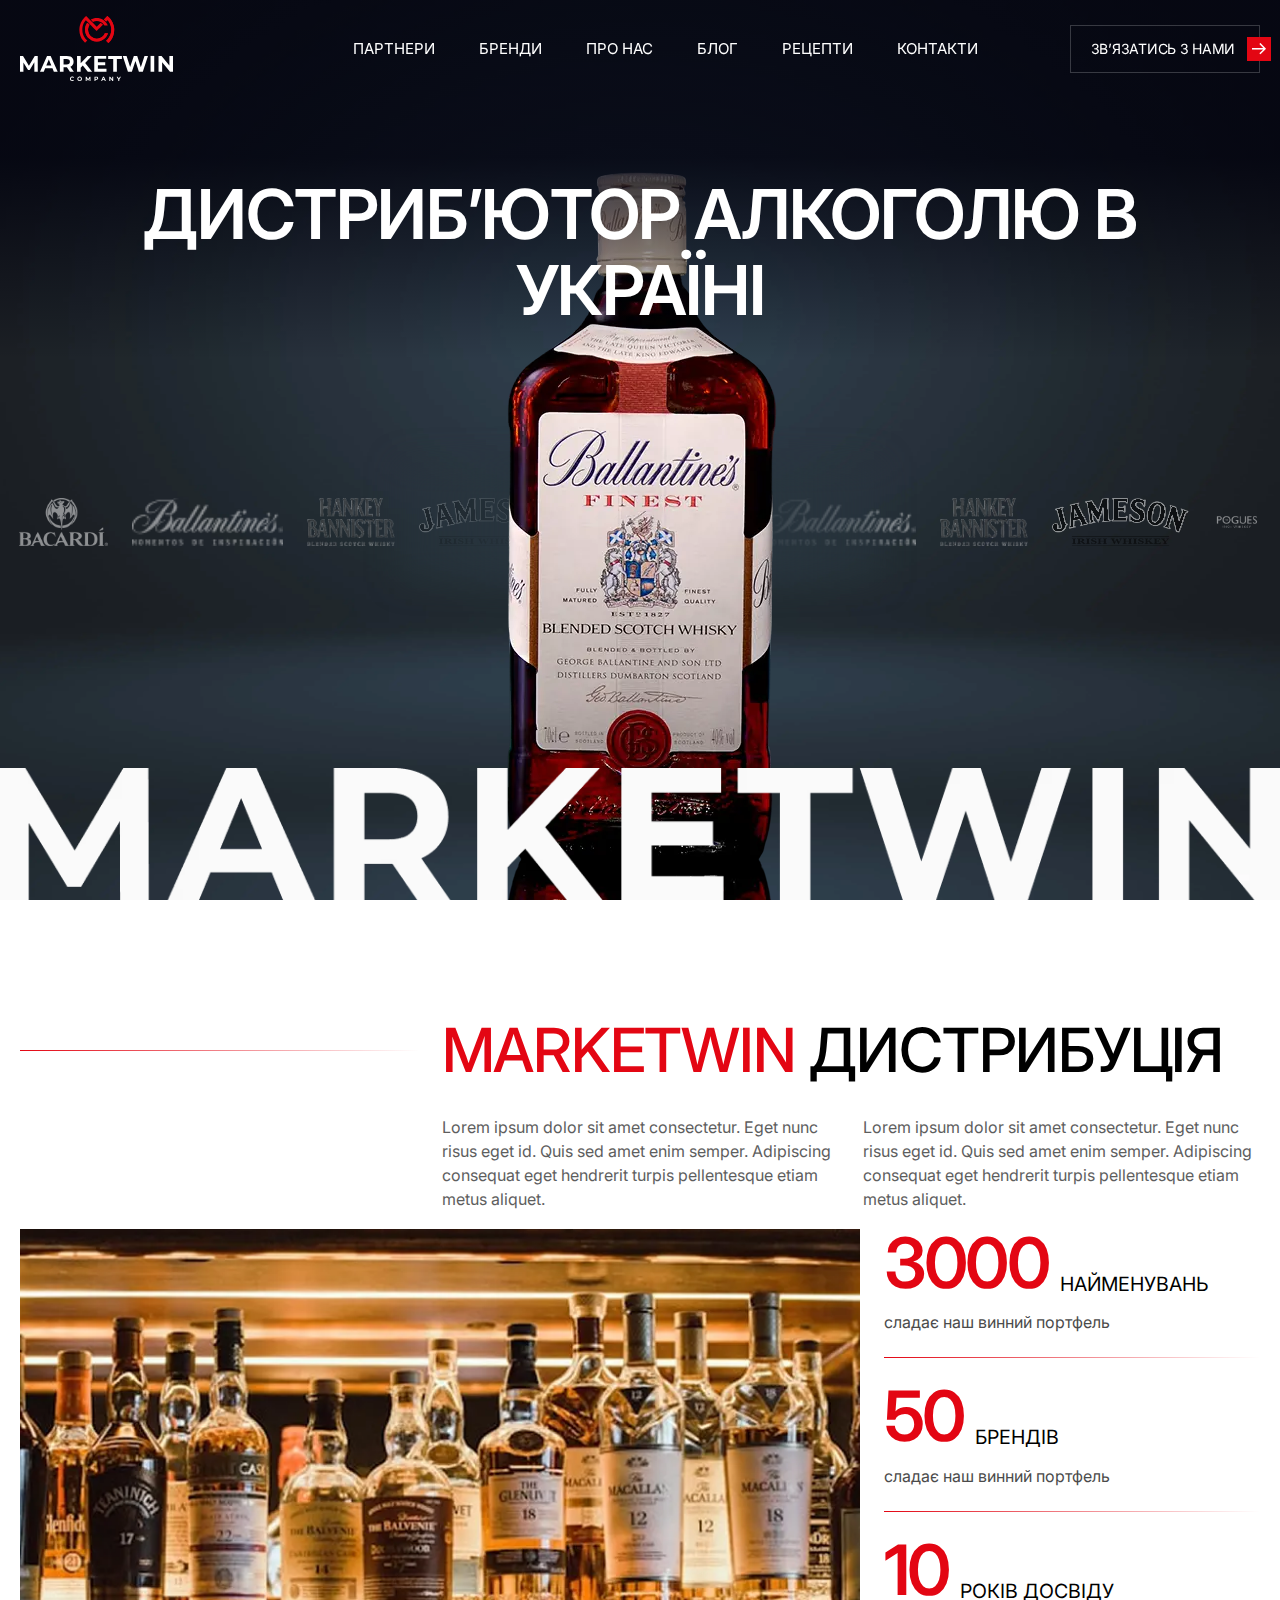
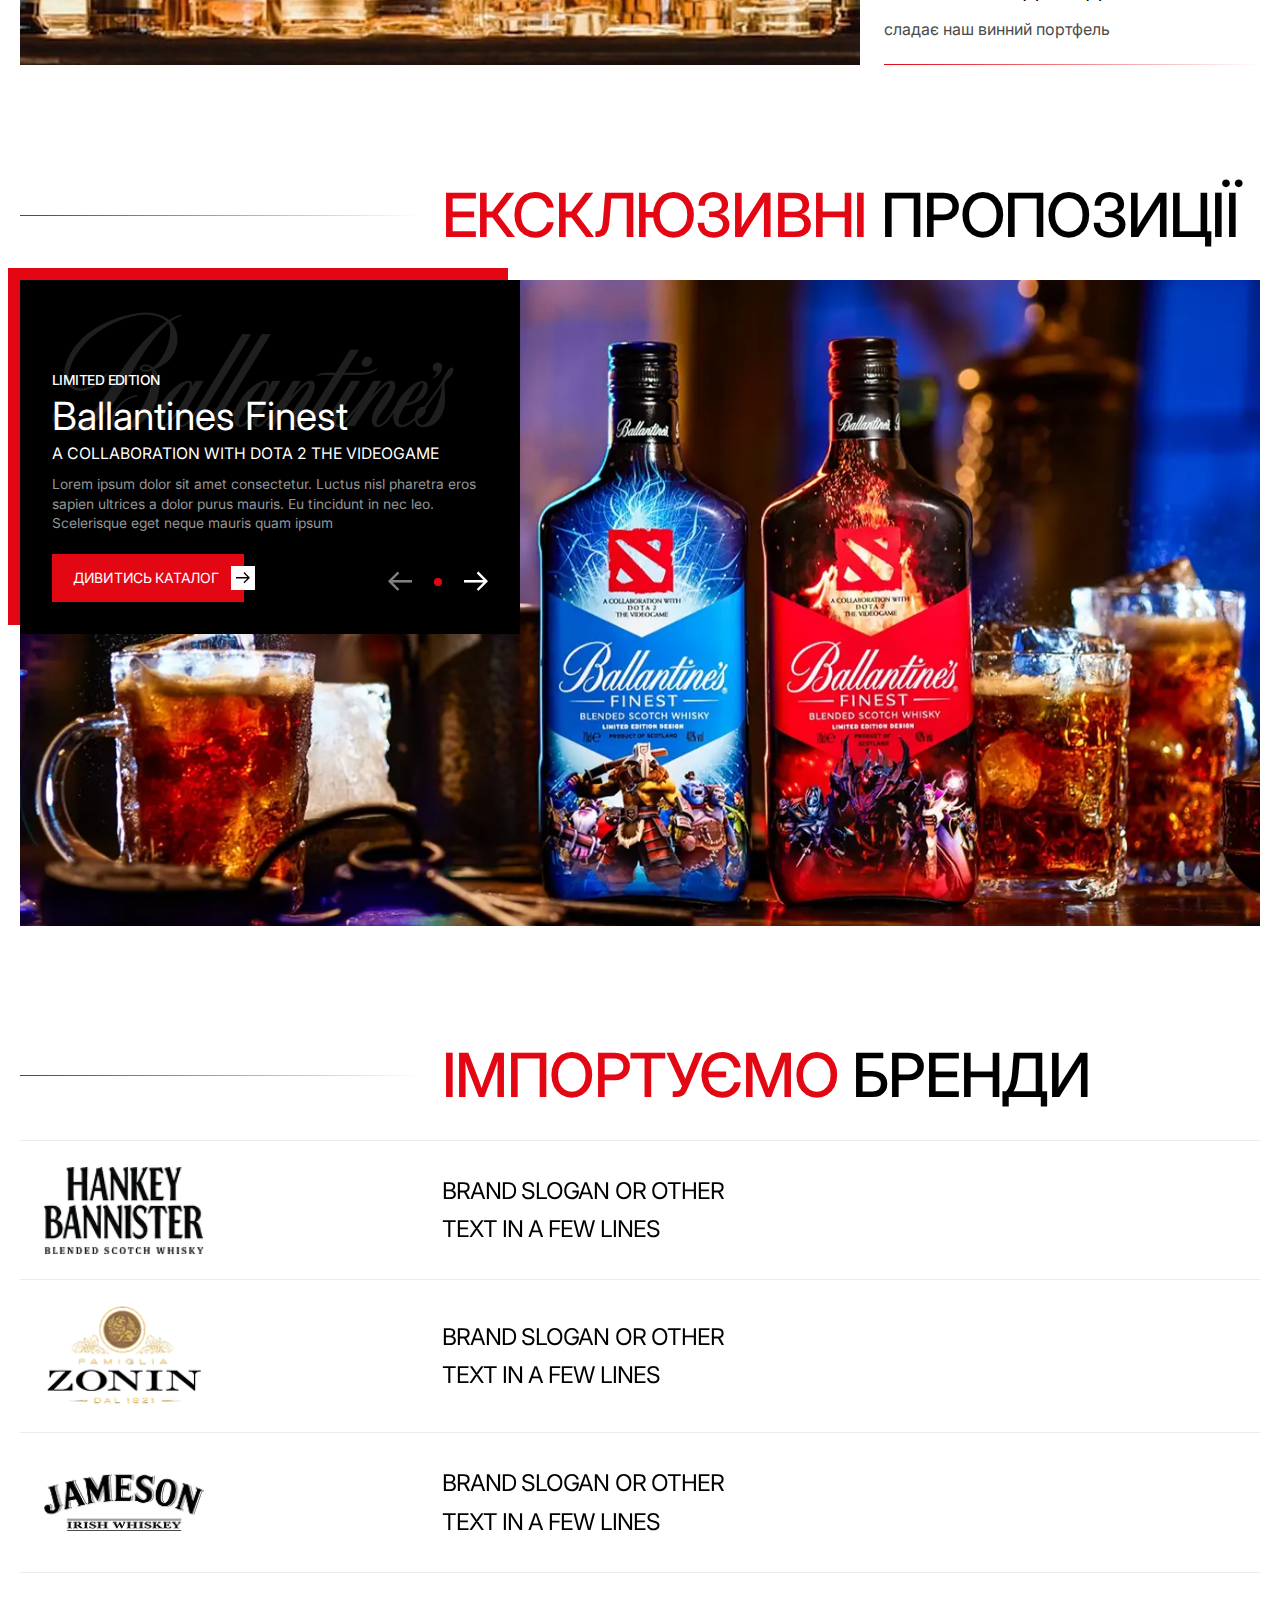
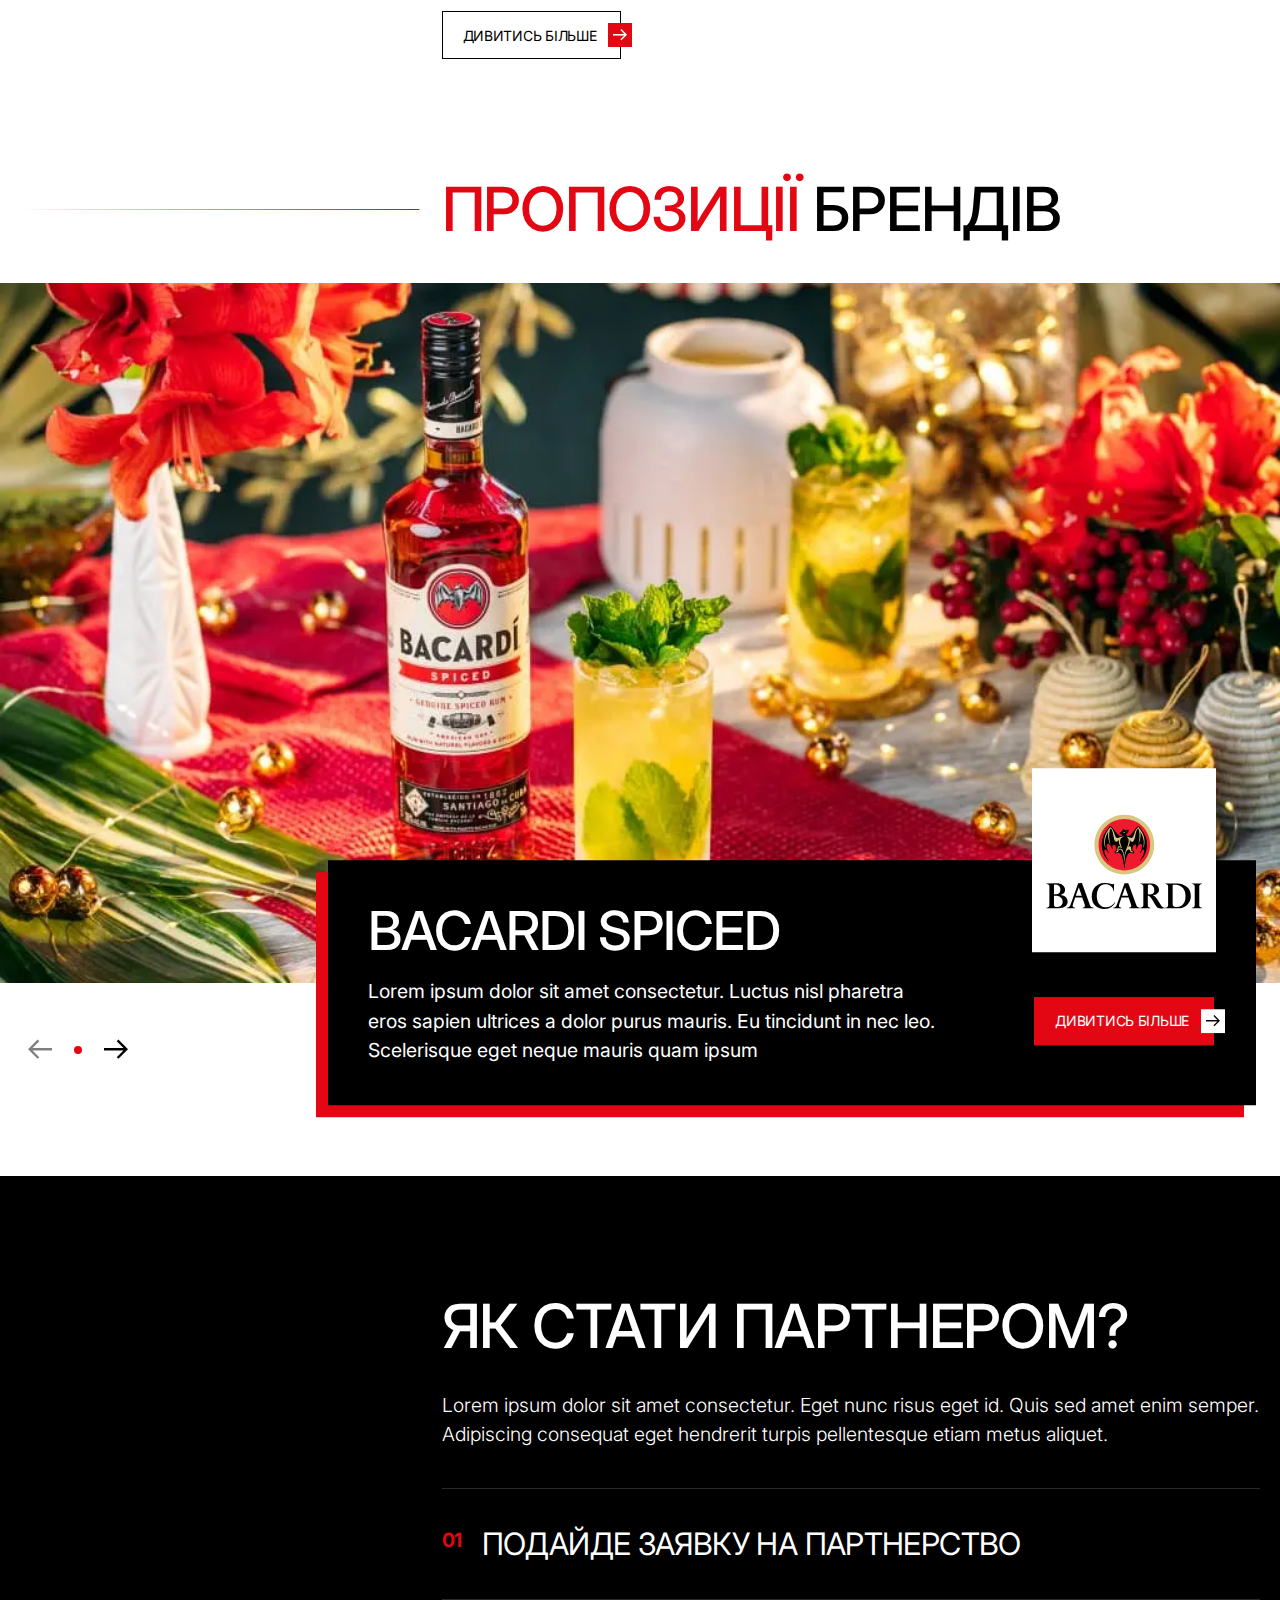
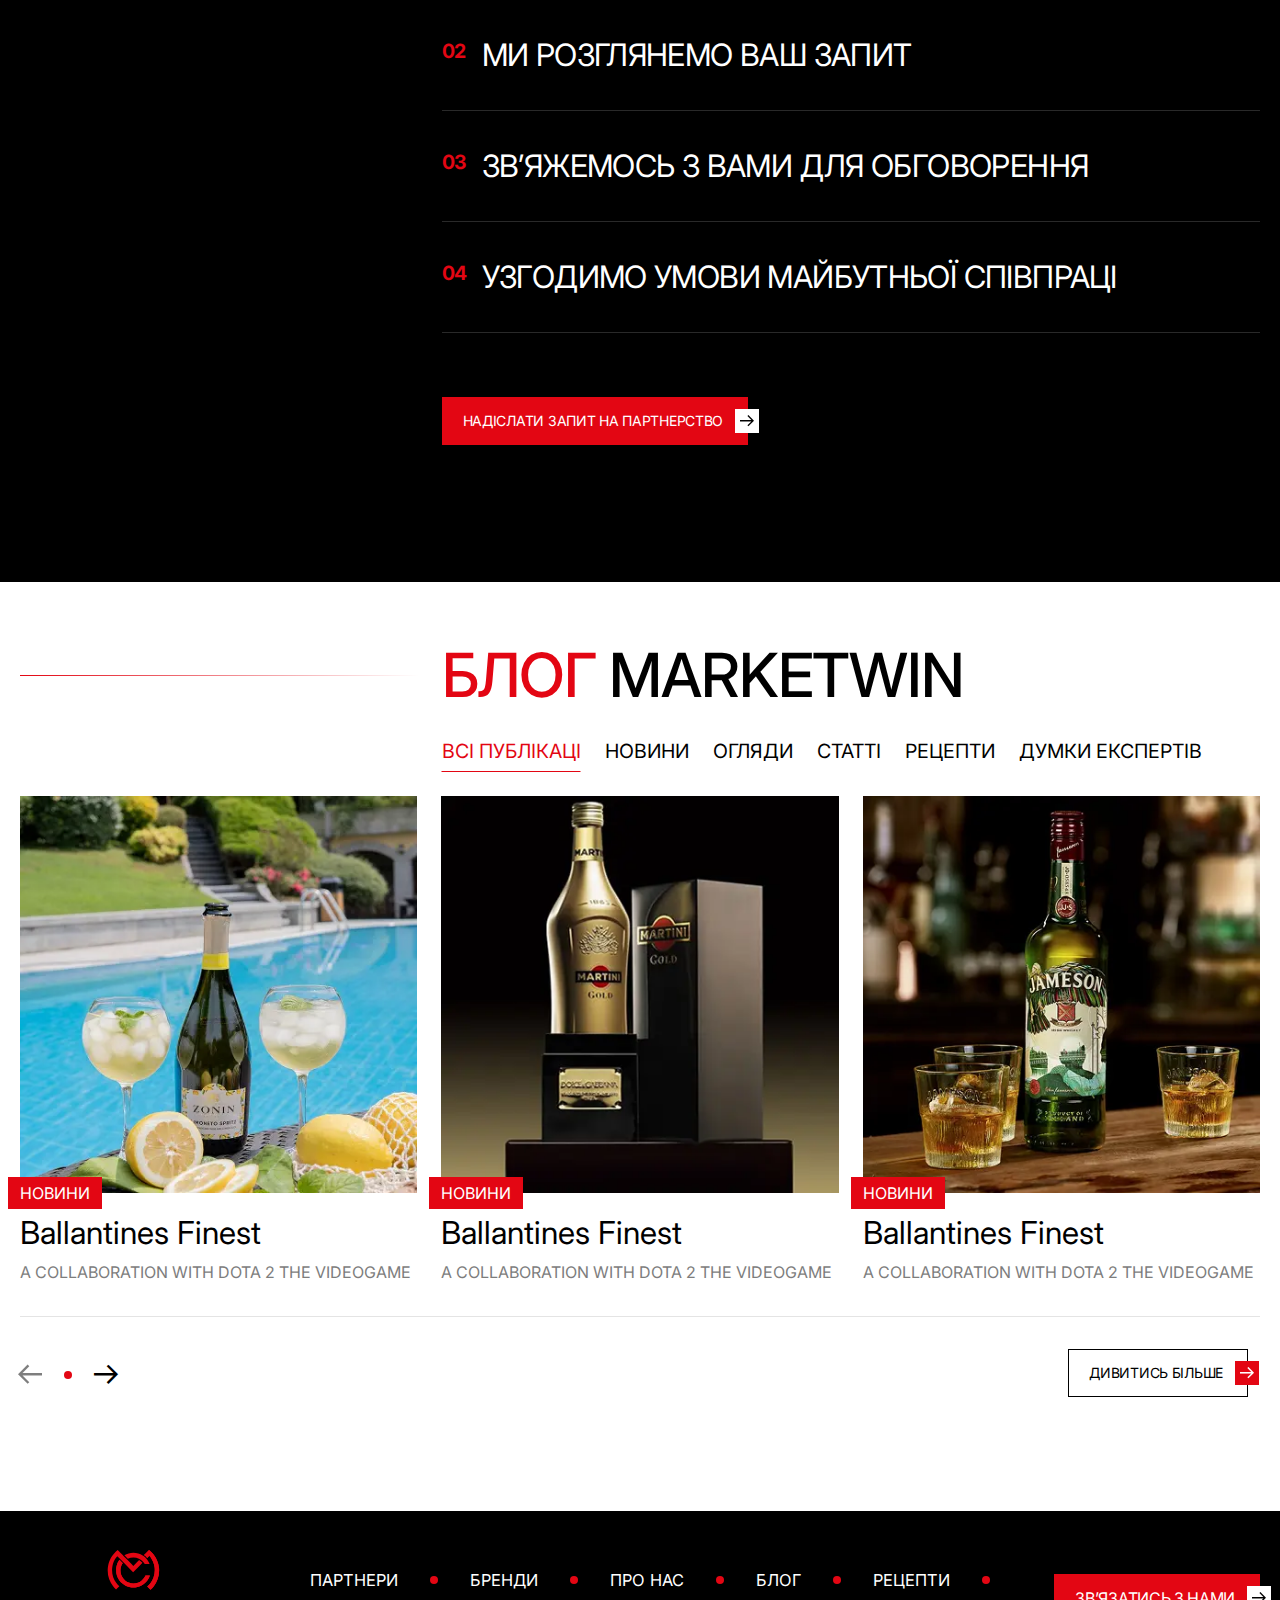
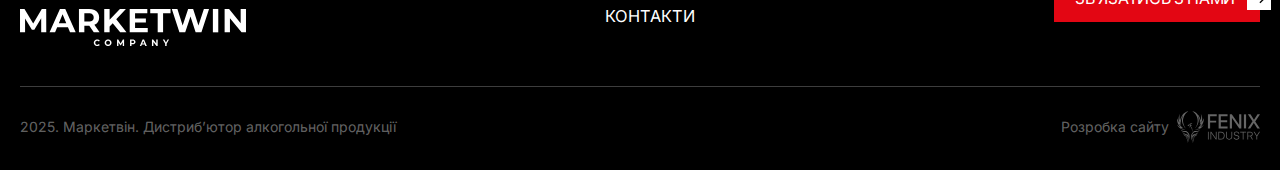
==== commit 054567fa: "Add files via upload" ====
--- a/index.html
+++ b/index.html
@@ -6,7 +6,7 @@
 	<meta charset="UTF-8">
 	<meta name="format-detection" content="telephone=no">
 	<!-- <style>body{opacity: 0;}</style> -->
-	<link rel="stylesheet" href="css/style.min.css?_v=20250411164011">
+	<link rel="stylesheet" href="css/style.min.css?_v=20250415163253">
 	<link rel="shortcut icon" href="favicon.ico">
 	<!-- <meta name="robots" content="noindex, nofollow"> -->
 	<meta name="viewport" content="width=device-width, initial-scale=1.0">
@@ -25,15 +25,15 @@
 				<div class="header__menu menu">
 					<nav class="menu__body">
 						<ul class="menu__list">
-							<li class="menu__item"><a href="/partners.html" class="menu__link">Партнери</a></li>
-							<li class="menu__item"><a href="/brands.html" class="menu__link">Бренди</a></li>
-							<li class="menu__item"><a href="/about-us.html" class="menu__link">Про нас</a></li>
-							<li class="menu__item"><a href="/blog.html" class="menu__link">Блог</a></li>
+							<li class="menu__item"><a href="partners.html" class="menu__link">Партнери</a></li>
+							<li class="menu__item"><a href="brands.html" class="menu__link">Бренди</a></li>
+							<li class="menu__item"><a href="about-us.html" class="menu__link">Про нас</a></li>
+							<li class="menu__item"><a href="blog.html" class="menu__link">Блог</a></li>
 							<li class="menu__item"><a href="" class="menu__link">Рецепти</a></li>
-							<li class="menu__item"><a href="/contact.html" class="menu__link">Контакти</a></li>
+							<li class="menu__item"><a href="contact.html" class="menu__link">Контакти</a></li>
 						</ul>
 					</nav>
-					<button class="btn btn-default btn-call" type="button">
+					<button class="btn btn-default btn-call" type="button" data-popup="#contact-us">
 						<span>Зв’язатись з нами</span>
 						<span class="icon-arrow _icon-arrow-right"></span>
 					</button>
@@ -465,7 +465,8 @@
 							<!-- <img src="img/marketwin-gradient.svg" alt="Image"> -->
 							marketwin
 						</div>
-						<button type="button" class="btn btn-default btn-red mob-w">
+
+						<button type="button" class="btn btn-default btn-red mob-w" data-popup="#partners-form">
 							<span>Надіслати запит на партнерство</span>
 							<span class="icon-arrow _icon-arrow-right white-icon"></span>
 						</button>
@@ -494,11 +495,11 @@
 									<div class="swiper-wrapper">
 										<div class="swiper-slide">
 											<div class="cart-blog">
-												<a class="cart-blog__img" href="#">
+												<a class="cart-blog__img" href="post.html">
 													<img class="ibg" src="img/news01.webp" alt="news img">
 												</a>
 												<div class="cart-blog__rubric">НОВИНИ</div>
-												<a class="cart-blog__title" href="#">Ballantines Finest</a>
+												<a class="cart-blog__title" href="post.html">Ballantines Finest</a>
 												<div class="cart-blog__text">A collaboration with dota 2 the videogame
 												</div>
 											</div>
@@ -583,11 +584,11 @@
 									<div class="swiper-wrapper">
 										<div class="swiper-slide">
 											<div class="cart-blog">
-												<a class="cart-blog__img" href="#">
+												<a class="cart-blog__img" href="post.html">
 													<img class="ibg" src="img/news02.webp" alt="news img">
 												</a>
 												<div class="cart-blog__rubric">НОВИНИ</div>
-												<a class="cart-blog__title" href="#">Ballantines Finest</a>
+												<a class="cart-blog__title" href="post.html">Ballantines Finest</a>
 												<div class="cart-blog__text">A collaboration with dota 2 the videogame
 												</div>
 											</div>
@@ -766,18 +767,18 @@
 		<footer class="footer">
 			<div class="footer__container">
 				<div class="footer__top">
-					<a href="" class="footer__logo"><img src="img/logo.svg" alt="logo"></a>
+					<a href="/marketwin" class="footer__logo"><img src="img/logo.svg" alt="logo"></a>
 					<nav class="footer__menu">
 						<ul>
-							<li><a href="/partners.html">Партнери</a></li>
-							<li><a href="/brands.html">Бренди</a></li>
-							<li><a href="/about-us.html">Про нас</a></li>
-							<li><a href="/blog.html">Блог</a></li>
+							<li><a href="partners.html">Партнери</a></li>
+							<li><a href="brands.html">Бренди</a></li>
+							<li><a href="about-us.html">Про нас</a></li>
+							<li><a href="blog.html">Блог</a></li>
 							<li><a href="#">Рецепти</a></li>
-							<li><a href="/contact.html">Контакти</a></li>
+							<li><a href="contact.html">Контакти</a></li>
 						</ul>
 					</nav>
-					<button class="btn btn-default btn-red" type="button">
+					<button class="btn btn-default btn-red" type="button" data-popup="#contact-us">
 						<span>Зв’язатись з нами</span>
 						<span class="icon-arrow white-icon _icon-arrow-right"></span>
 					</button>
@@ -951,23 +952,104 @@
 				document.body.classList.remove("page-load");
 			});
 		</script>
-		<div id="popup" aria-hidden="true" class="popup">
+		<div id="contact-us" aria-hidden="true" class="popup">
 			<div class="popup__wrapper">
 				<div class="popup__content">
-					<button data-close type="button" class="popup__close">
-						<svg width="23" height="23" viewBox="0 0 23 23" fill="none" xmlns="http://www.w3.org/2000/svg">
-							<path opacity="0.850056" d="M1.73333 1.48883L21.5469 21.0288" stroke="#979797" stroke-linecap="square" />
-							<path opacity="0.850056" d="M21.2667 1.48883L1.45309 21.0288" stroke="#979797" stroke-linecap="square" />
-						</svg>
-					</button>
-					<div class="popup__text">
-						Popup content
+					<button data-close type="button" class="popup__close" data-value="close-popup"></button>
+
+					<div class="form">
+						<form class="popup-form" action="#" method="post">
+							<h3 class="form__title">Є запитання? напишіть нам</h3>
+
+							<div class="form__row">
+								<div class="form-group">
+									<label for="name">Ваше ім’я<span class="required">*</span></label>
+									<input id="name" type="text" name="form[]" placeholder="Ім’я" class="input" required>
+								</div>
+								<div class="form-group">
+									<label for="email">Ваш e-mail<span class="required">*</span></label>
+									<input id="email" type="email" name="form[]" placeholder="mail@gmail.com" class="input" required>
+								</div>
+							</div>
+							<div class="form-group">
+								<label for="message">Ваше повідомлення<span class="required">*</span></label>
+								<textarea name="message" id="message" class="input" placeholder="Опишіть коротко ваше запитання тут..." required></textarea>
+							</div>
+							<div class="form-bottom">
+								<button class="btn btn-default btn-red" type="submit">
+									<span>Надіслати запитання</span>
+									<span class="icon-arrow _icon-arrow-right white-icon"></span>
+								</button>
+							</div>
+						</form>
+					</div>
+				</div>
+			</div>
+		</div>
+
+		<div id="partners-form" aria-hidden="true" class="popup">
+			<div class="popup__wrapper">
+				<div class="popup__content">
+					<button data-close type="button" class="popup__close" data-value="close-popup"></button>
+
+					<div class="form">
+						<form class="popup-form" action="#" method="post">
+							<h3 class="form__title">Хочете стати нашим партнером?</h3>
+							<div class="form__row">
+								<div class="form-group">
+									<label for="name">Ваше ім’я<span class="required">*</span></label>
+									<input id="name" type="text" name="form[]" placeholder="Ім’я" class="input" required>
+								</div>
+								<div class="form-group">
+									<label for="email">Ваш e-mail<span class="required">*</span></label>
+									<input id="email" type="email" name="form[]" placeholder="mail@gmail.com" class="input" required>
+								</div>
+
+								<div class="form-group">
+									<label for="phone">Номер телефону<span class="required">*</span></label>
+									<input id="phone" type="tel" name="form[]" placeholder="+38 (___) ___ __ __" class="input" required>
+								</div>
+								<div class="form-group">
+									<label for="company">Компанія</label>
+									<input id="company" type="text" name="form[]" placeholder="Назва компанії" class="input">
+								</div>
+							</div>
+							<div class="form-group">
+								<label for="message">Ваше повідомлення<span class="required">*</span></label>
+								<textarea name="message" id="message" class="input" placeholder="Опишіть коротко ваше запитання тут..." required></textarea>
+							</div>
+							<div class="form-bottom">
+								<button class="btn btn-default btn-red" type="submit">
+									<span>Надіслати запит</span>
+									<span class="icon-arrow _icon-arrow-right white-icon"></span>
+								</button>
+							</div>
+						</form>
+					</div>
+				</div>
+			</div>
+		</div>
+
+		<div id="form-success" aria-hidden="true" class="popup">
+			<div class="popup__wrapper">
+				<div class="popup__content">
+					<button data-close type="button" class="popup__close" data-value="close-popup"></button>
+					<div class="popup__success">
+						<div class="popup__inner">
+							<div class="popup__img">
+								<img src="img/icon-logo.svg" alt="logo icon">
+							</div>
+							<div class="popup__title">Дякуємо за довіру до MARKETWIN!</div>
+							<div class="popup__text">Ваш запит успішно надісланий! Ми переглянемо його якнайшвидше та надамо
+								відповідь у
+								найкоротші терміни.</div>
+						</div>
 					</div>
 				</div>
 			</div>
 		</div>
 	</div>
-	<script src="js/app.min.js?_v=20250411164011"></script>
+	<script src="js/app.min.js?_v=20250415163253"></script>
 </body>
 
 </html>--- a/css/style.min.css
+++ b/css/style.min.css
@@ -1 +1 @@
-@import url('https://fonts.googleapis.com/css2?family=Inter:ital,opsz,wght@0,14..32,100..900; 1,14..32,100..900&display=swap');@font-face{font-family:icons;font-display:swap;src:url(../fonts/icons.woff2) format("woff2");font-weight:400;font-style:normal}[class*=_icon-]::before{font-family:icons;font-style:normal;font-weight:400;font-variant:normal;text-transform:none;line-height:1;-webkit-font-smoothing:antialiased;-moz-osx-font-smoothing:grayscale}._icon-email:before{content:""}._icon-facebook:before{content:""}._icon-instagram:before{content:""}._icon-location:before{content:""}._icon-mail:before{content:""}._icon-phone1:before{content:""}._icon-telegram:before{content:""}._icon-viber:before{content:""}._icon-arrow-right:before{content:""}._icon-arrow-left:before{content:""}:root{--main-color:#000;--primary:#e30613;--black-blue:#251e42;--black-color:#1e1e1e;--white-color:#ffffff;--grey-color:#5e5e5e;--grey-color2:#7d7d7d;--grey-color3:#969696;--grey-color4:#757575;--stroke-color:#ececec;--bullet-color:#e4e4e4;--outline-color:#eaeaea}*{padding:0;margin:0;border:0}*,*::after,*::before{box-sizing:border-box}*::after,*::before{display:inline-block}body,html{height:100%;min-width:360px}body{color:#000;line-height:1;font-family:Inter,sans-serif;font-size:1rem;-ms-text-size-adjust:100%;-moz-text-size-adjust:100%;-webkit-text-size-adjust:100%;-webkit-font-smoothing:antialiased;-moz-osx-font-smoothing:grayscale}button,input,textarea{font-family:Inter,sans-serif;font-size:inherit;line-height:inherit;color:inherit;background-color:rgba(0,0,0,0)}input,textarea{width:100%}label{display:inline-block}button,option,select{cursor:pointer}a{display:inline-block;color:inherit;text-decoration:none}ul li{list-style:none}img{vertical-align:top}h1,h2,h3,h4,h5,h6{font-weight:inherit;font-size:inherit}input[type=search]::-webkit-search-cancel-button{-webkit-appearance:none;appearance:none;display:none}input[type=search]::-moz-search-clear{display:none}input::-ms-clear{display:none}html{scroll-behavior:smooth}body{font-size:1rem;font-weight:400;line-height:1.5}.lock body{overflow:hidden;touch-action:none;-ms-scroll-chaining:none;overscroll-behavior:none}.wrapper{min-height:100%;display:flex;flex-direction:column;overflow:hidden}@supports (overflow:clip){.wrapper{overflow:clip}}.wrapper>main{flex:1 1 auto}.wrapper>*{min-width:0}[class*=__container]{max-width:86.5rem;margin:0 auto;padding:0 1.25rem}[class*="--gc"]{display:grid;min-width:0;grid-template-columns:1.25rem 1fr minmax(auto,84rem) 1fr 1.25rem}[class*="--gc"]>*{min-width:0;grid-column:3/4}.form{position:relative}.form::before{content:"";position:absolute;inset:0;background:var(--primary);-webkit-transform:translate(-.625rem,-.625rem);transform:translate(-.625rem,-.625rem)}.form form{position:relative;width:100%;z-index:5;padding:2rem;border:1px solid var(--white-color);background:var(--main-color)}.form .form__title{color:var(--white-color);text-align:center;font-weight:500;line-height:1.25;text-transform:uppercase}.form .form__row .form-group:not(:last-child){margin-bottom:0}.form .form-bottom{display:flex;align-items:center;flex-wrap:wrap;justify-content:space-between;gap:1rem}.required{margin-left:.125rem;color:var(--primary);font-size:.875rem;font-weight:600;line-height:1.42}.btn{position:relative;display:inline-flex;align-items:center;justify-content:center;padding:0;font-size:.875rem;font-weight:400;line-height:1.42;text-transform:uppercase;letter-spacing:-.02em;transition:all .3s ease}.btn--fw{width:100%}.btn-default{padding:.625rem 1.5rem .625rem 1.25rem;min-height:3rem;color:var(--main-color);border:1px solid var(--main-color)}.btn-default.mob-w{margin-right:.875rem}.btn-default.btn-call{border:1px solid rgba(255,255,255,.2);color:var(--white-color)}.btn-default.btn-red{background:var(--primary);border-color:var(--primary);color:var(--white-color)}.btn-default.btn-red .icon-arrow{color:var(--white-color);background:var(--main-color)}.btn-default.btn-red .icon-arrow.white-icon{background:var(--white-color);color:var(--main-color)}.btn-default .icon-arrow{position:absolute;z-index:5;top:50%;right:0;-webkit-transform:translateY(-50%) translateX(50%);transform:translateY(-50%) translateX(50%)}.icon-arrow{display:flex;align-items:center;justify-content:center;width:1.5rem;height:1.5rem;font-size:.875rem;background:var(--primary);color:var(--white-color);transition:all .3s ease;will-change:transform}.icon-arrow.white-icon{background:var(--white-color);color:var(--main-color)}@-webkit-keyframes arrowMove{0%{-webkit-transform:translateY(-50%) translateX(50%);transform:translateY(-50%) translateX(50%)}20%{-webkit-transform:translateY(-50%) translateX(65%);transform:translateY(-50%) translateX(65%)}40%{-webkit-transform:translateY(-50%) translateX(40%);transform:translateY(-50%) translateX(40%)}60%{-webkit-transform:translateY(-50%) translateX(55%);transform:translateY(-50%) translateX(55%)}80%{-webkit-transform:translateY(-50%) translateX(45%);transform:translateY(-50%) translateX(45%)}100%{-webkit-transform:translateY(-50%) translateX(50%);transform:translateY(-50%) translateX(50%)}}@keyframes arrowMove{0%{-webkit-transform:translateY(-50%) translateX(50%);transform:translateY(-50%) translateX(50%)}20%{-webkit-transform:translateY(-50%) translateX(65%);transform:translateY(-50%) translateX(65%)}40%{-webkit-transform:translateY(-50%) translateX(40%);transform:translateY(-50%) translateX(40%)}60%{-webkit-transform:translateY(-50%) translateX(55%);transform:translateY(-50%) translateX(55%)}80%{-webkit-transform:translateY(-50%) translateX(45%);transform:translateY(-50%) translateX(45%)}100%{-webkit-transform:translateY(-50%) translateX(50%);transform:translateY(-50%) translateX(50%)}}input[type=email],input[type=tel],input[type=text],textarea{-webkit-appearance:none;appearance:none}.input{border-radius:0!important;width:100%;display:block;font-size:1rem;font-weight:400;line-height:1.5;height:3rem;padding:.625rem 1rem;border:1px solid var(--white-color);caret-color:inherit;box-shadow:none;transition:all .3s ease}.input:focus-visible{border-radius:0!important;outline:0;border-color:var(--primary)}.input[placeholder]:not([data-placeholder-nohiden])::-webkit-input-placeholder{color:#717171}.input[placeholder]:not([data-placeholder-nohiden]):-ms-input-placeholder{color:#717171}.input[placeholder]:not([data-placeholder-nohiden])::-ms-input-placeholder{color:#717171}.input[placeholder]:not([data-placeholder-nohiden])::placeholder{color:#717171}textarea.input{resize:none;padding-top:.75rem;padding-left:1rem;height:6.25rem}textarea.input:not(:last-child){margin-bottom:1.5rem}label{color:var(--white-color);font-size:.875rem;font-weight:600;line-height:1.42}label:not(:last-child){margin-bottom:.5rem}.form-group:not(:last-child){margin-bottom:1.5rem}.select{min-width:0;position:relative}.select__body{position:relative}.select__title{min-height:3rem;color:inherit;text-align:left;border:1px solid var(--bullet-color);background-color:var(--white-color);cursor:pointer;width:100%}.select__value{display:flex;min-width:0;align-items:center;height:100%;padding:.625rem .75rem .625rem 1.25rem;gap:.625rem}.select__value>*{flex:1 1 auto}.select__value:after{content:"";align-self:stretch;width:1.5rem;height:1.5rem;flex-shrink:0;transition:all .3s ease;display:flex;justify-content:center;align-items:center;background-color:var(--primary);background-repeat:no-repeat;background-position:center;background-image:url("data:image/svg+xml,<svg xmlns=\"http://www.w3.org/2000/svg\" width=\"12\" height=\"12\" viewBox=\"0 0 12 12\" fill=\"none\"><g clip-path=\"url%28%23clip0_130_2133%29\"><path d=\"M10.7998 7.2L9.9598 6.36L6.5998 9.72L6.5998 -1.83588e-07L5.39981 -2.36041e-07L5.3998 9.72L2.03981 6.36L1.1998 7.2L5.9998 12L10.7998 7.2Z\" fill=\"white\"/></g></svg>")}._select-open .select__value:after{-webkit-transform:rotate(-180deg);transform:rotate(-180deg)}.select__value._select-pseudo-label::before{content:attr(data-pseudo-label);opacity:.5}.select__content{flex:1 1 auto;overflow:hidden;text-overflow:ellipsis;white-space:nowrap}.select__text{flex:1 1 auto;overflow:hidden;text-overflow:ellipsis;white-space:nowrap}.select__input{width:100%;background-color:rgba(0,0,0,0);height:100%}.select__options{color:#000;position:absolute;top:calc(100% - .0625rem);min-width:100%;left:0;background-color:var(--white-color);border:1px solid var(--bullet-color)}.select__scroll{overflow-y:auto;overflow-x:hidden;max-height:12.5rem}.select__option{width:100%;text-align:left;cursor:pointer;padding:.75rem 1.25rem;color:inherit}.select__option:not(:last-child){border-bottom:1px solid var(--bullet-color)}.select__option._select-selected{background-color:#eee}.select__row{display:inline-flex;align-items:center}.select--show-top .select__options{top:auto;bottom:calc(100% - .0625rem);border:1px solid #d9d9d9;border-bottom:0;border-radius:4px 4px 0 0;padding:5px 0 10px 0}._select-tag{cursor:pointer}.menu{display:flex;align-items:center;margin-left:auto}.menu ul{display:flex;align-items:center;justify-content:center;gap:2.75rem}.menu li a{position:relative;padding:.25rem 0;color:var(--white-color);font-size:.875rem;font-weight:400;line-height:normal;text-transform:uppercase;transition:color .3s ease}.icon-menu{display:none}body::after{content:"";background-color:rgba(0,0,0,.5);position:fixed;width:100%;height:100%;top:0;left:0;opacity:0;transition:opacity .8s ease 0s;pointer-events:none;z-index:149}.popup-show body::after{opacity:1}.popup{position:fixed;top:0;left:0;bottom:0;right:0;padding:30px 10px;transition:visibility .8s ease 0s;visibility:hidden;pointer-events:none}.popup_show{z-index:150;visibility:visible;overflow:auto;pointer-events:auto}.popup_show .popup__content{visibility:visible;-webkit-transform:scale(1);transform:scale(1)}.popup__wrapper{display:flex;flex-direction:column;align-items:center;min-height:100%;flex:1 1 auto;width:100%;display:flex;justify-content:center;align-items:center}.popup__content{visibility:hidden;-webkit-transform:scale(0);transform:scale(0);transition:-webkit-transform .3s ease 0s;transition:transform .3s ease 0s;transition:transform .3s ease 0s,-webkit-transform .3s ease 0s;background-color:#eee;padding:20px;width:100%;max-width:900px;border-radius:20px}.lock .popup__content{visibility:visible}.spollers{counter-reset:number}.spollers__item{display:flex;flex-direction:column;counter-increment:number;width:100%;padding-top:2rem;padding-bottom:2rem;font-size:1.25rem;border-bottom:1px solid rgba(255,255,255,.16);transition:all .3s ease;cursor:pointer;text-align:left;position:relative;list-style:none}.spollers__item:first-child{border-top:1px solid rgba(255,255,255,.16)}.spollers__item:has(.spollers__body) .spollers__title{position:relative}.spollers__item:has(.spollers__body) .spollers-icon{display:flex}.spollers__item::-webkit-details-marker,.spollers__item::marker{display:none}._spoller-init .spollers__item{cursor:pointer}.spollers__item::before{content:"0" counter(number);position:absolute;top:2rem;left:0;color:var(--primary);font-weight:700;line-height:2;letter-spacing:-.04em;text-transform:uppercase;transition:color .3s ease}.spollers__item:nth-child(n+10)::before{content:counter(number)}.spollers__title{padding-left:2.5rem;font-weight:400;line-height:1.5;letter-spacing:-.02em;text-transform:uppercase;list-style:none}.spollers__title::-webkit-details-marker,.spollers__title::marker{display:none}.spollers__title._spoller-active .spollers-icon::after,.spollers__title._spoller-active .spollers-icon::before{-webkit-transform:translate(-50%,-50%) rotate(180deg);transform:translate(-50%,-50%) rotate(180deg)}.spollers__title._spoller-active .spollers-icon::after{opacity:0}.spollers-icon{position:absolute;top:.375rem;right:0;align-items:center;justify-content:center;flex-shrink:0;width:2.25rem;height:2.25rem;font-weight:300;border:1px solid rgba(255,255,255,.16);background:var(--main-color);color:var(--white-color);transition:all .3s ease;display:none}.spollers-icon::after,.spollers-icon::before{content:"";position:absolute;top:50%;left:50%;-webkit-transform:translate(-50%,-50%);transform:translate(-50%,-50%);width:1.25rem;height:.0625rem;background:var(--white-color);transition:all .3s ease}.spollers-icon::after{-webkit-transform:translate(-50%,-50%) rotate(90deg);transform:translate(-50%,-50%) rotate(90deg)}.spollers__body{width:100%;padding-top:1.25rem;padding-left:2.5rem;color:rgba(255,255,255,.8)}.ibg{width:100%;height:100%;-o-object-fit:cover;object-fit:cover}.ibg--top{-o-object-position:top;object-position:top}.ibg--bottom{-o-object-position:bottom;object-position:bottom}.ibg--left{-o-object-position:left;object-position:left}.ibg--right{-o-object-position:right;object-position:right}.ibg--contain{-o-object-fit:contain;object-fit:contain}img{display:block;max-width:100%}.section{position:relative;overflow:hidden}.section:last-child{padding-bottom:0}.section-title{position:relative;width:100%;color:var(--main-color);font-weight:500;line-height:1.2;letter-spacing:-.02em;text-transform:uppercase}.section-title:not(:last-child){margin-bottom:1.75rem}.section-title span{color:var(--primary)}.section-title span::after{content:"";height:.0625rem;background:linear-gradient(90deg,#e30613 0,rgba(227,6,19,0) 100%)}.section-text{color:var(--grey-color)}.section-text:not(:last-child){margin-bottom:1.125rem}.text{font-weight:300;line-height:1.5}.page-title{color:var(--white-color);font-weight:400!important;line-height:1.1;letter-spacing:.02em;text-transform:uppercase}.center{text-align:center}.swiper-nav{position:relative;width:-webkit-fit-content;width:-moz-fit-content;width:fit-content;display:flex;align-items:center;justify-content:center;gap:2.25rem}.swiper-nav:has(.swiper-button-lock){display:none}.swiper-nav::before{content:"";position:absolute;top:50%;left:50%;-webkit-transform:translate(-50%,-50%);transform:translate(-50%,-50%);width:.5rem;height:.5rem;border-radius:50%;background:var(--primary)}.swiper:has(.swiper-pagination-lock){padding-bottom:0!important}.swiper.swiper-watch-progress{overflow:visible!important}.swiper.swiper-watch-progress .swiper-slide{opacity:1;height:auto!important}.swiper.swiper-watch-progress .swiper-slide:not(.swiper-slide-visible){opacity:0;pointer-events:none;transition:opacity .3s}.swiper-pagination{display:flex;align-items:center;justify-content:center;width:-webkit-fit-content;width:-moz-fit-content;width:fit-content;gap:.375rem}.swiper-pagination .swiper-pagination-bullet{flex-shrink:0;transition:all .3s ease;width:.625rem;height:.625rem;-webkit-transform:scale(.6);transform:scale(.6);background:var(--bullet-color)}.swiper-pagination .swiper-pagination-bullet.swiper-pagination-bullet-active{background:var(--primary);-webkit-transform:scale(1);transform:scale(1)}.swiper-pagination.black-mod{padding:.5rem 1rem;background:var(--main-color)}.swiper-pagination.black-mod .swiper-pagination-bullet{background:var(--white-color)}.swiper-pagination.black-mod .swiper-pagination-bullet.swiper-pagination-bullet-active{background:var(--primary)}.swiper-button-next,.swiper-button-prev{--color-icon:#fff;flex-shrink:0;width:2.5rem;height:2.5rem;font-size:1.75rem;color:var(--color-icon);cursor:pointer;display:flex;align-items:center;justify-content:center;background:rgba(0,0,0,0);transition:all .3s ease}.swiper-button-next span,.swiper-button-prev span{display:flex;width:1.5rem;height:1.5rem;font-size:1.5rem}.swiper-button-next.swiper-button-disabled,.swiper-button-prev.swiper-button-disabled{opacity:.5;cursor:default;pointer-events:none}.section__container .section-title span:first-child{display:flex;width:100%}.section__container p{font-weight:300;line-height:1.5}.section__container .btn{width:-webkit-fit-content;width:-moz-fit-content;width:fit-content}.section-description{font-weight:300;line-height:1.5}blockquote{overflow:hidden;max-width:65rem;padding:0 1.25rem;width:100%;margin-left:auto;margin-right:auto;text-align:center;font-weight:300;line-height:1.5}.main-img{position:relative;width:100%;overflow:hidden}.main-img::before{content:"";display:block;padding-bottom:56.25%}.main-img img{position:absolute;inset:0}.pagination{display:flex;align-items:center;justify-content:center;width:100%}.pagination ul{display:flex;align-items:center;justify-content:center;gap:.75rem;max-width:100%;overflow-x:auto;-ms-overflow-style:none;scrollbar-width:none}.pagination ul::-webkit-scrollbar{display:none}.pagination li{flex-shrink:0}.pagination li a{display:flex;align-items:center;justify-content:center;padding:.25rem;width:3rem;height:3rem;color:var(--black-blue);text-align:center;font-size:1rem;font-weight:400;line-height:1.5;background:#fafafa;transition:all .3s ease}.pagination li a.active{background:var(--primary);color:var(--white-color)}.pagination li a.next,.pagination li a.prev{background:rgba(0,0,0,0);color:var(--main-color)}.post .post__container{max-width:58rem}.post .post__top{display:flex;flex-wrap:wrap;justify-content:space-between}.post .post__top .img{width:100%}.post .post__top .date{color:var(--grey-color4)}.post .post__head{width:100%;display:flex;align-items:center;justify-content:space-between;gap:1rem}.post .post__rubric{position:relative;width:-webkit-fit-content;width:-moz-fit-content;width:fit-content;display:inline-flex;align-items:center;justify-content:center;min-height:2rem;padding:.25rem .75rem;color:var(--white-color);font-size:1rem;font-weight:400;line-height:1.5;text-transform:uppercase;background:var(--primary)}.post_nav{border-top:1px solid var(--bullet-color);display:flex;align-items:center;justify-content:space-between;gap:1rem}.post-btn{display:inline-flex;align-items:center;justify-content:center;gap:.75rem;color:var(--grey-color4);font-weight:400;line-height:1.33;text-transform:uppercase;transition:color .3s}.post-btn:last-child{text-align:right}.post-btn .icon{display:flex;align-items:center;justify-content:center;width:2.5rem;height:2.5rem;flex-shrink:0;background:#fafafa;color:var(--main-color);transition:all .3s ease}.text-formatted p:not(:last-child){margin-bottom:1rem}.text-formatted h1,.text-formatted h2,.text-formatted h3,.text-formatted h4,.text-formatted h5{font-weight:400;line-height:1.33;letter-spacing:-.02em;text-transform:uppercase}.text-formatted h1:not(:last-child),.text-formatted h2:not(:last-child),.text-formatted h3:not(:last-child),.text-formatted h4:not(:last-child),.text-formatted h5:not(:last-child){margin-bottom:1rem}.text-formatted ol,.text-formatted ul{list-style:none;padding:0;margin:0}.text-formatted li:not(:last-child){margin-bottom:1rem}.text-formatted ul li{position:relative;padding-left:1.25rem}.text-formatted ul li::before{content:"";position:absolute;left:0;top:.5rem;width:.5rem;height:.5rem;background:var(--primary)}.text-formatted ol{counter-reset:number}.text-formatted ol li{position:relative;counter-increment:number;padding-left:1.25rem}.text-formatted ol li::before{content:counter(number) ".";position:absolute;top:0;left:.125rem}.text-formatted a{color:var(--primary)}.d-none{display:none!important}.header{position:fixed;z-index:10000;top:0;left:0;width:100%;padding:2.0625rem 0;transition:all .3s ease;padding:16px 0;background:rgba(0,0,0,0)}.header._header-scroll{background:var(--main-color);margin-top:-6.0625rem}.header._header-show{margin-top:0}.header .header__container{display:flex;align-items:center;gap:1rem}.header .header__logo{position:relative;z-index:10;max-width:9.5625rem;width:100%;flex-shrink:0}.header .header__logo img{width:100%}.header .btn-modal-email{display:flex;align-items:center;justify-content:center;width:1.5rem;height:1.5rem;flex-shrink:0;color:var(--white-color);font-size:1.5rem}.footer{background:var(--main-color)}.footer .footer__top{display:flex;align-items:center;justify-content:space-between;gap:1rem}.footer .footer__top{padding-bottom:2.5rem}.footer .footer__logo{max-width:14.125rem;width:100%;flex-shrink:0}.footer .footer__logo img{width:100%}.footer .footer__menu ul{display:flex;align-items:center;flex-wrap:wrap;justify-content:center;gap:1rem 2rem}.footer .footer__menu li{display:flex;align-items:center;gap:2rem}.footer .footer__menu li a{color:var(--white-color);font-weight:400;line-height:normal;text-transform:uppercase;transition:color .3s ease}.footer .btn{flex-shrink:0;min-height:3rem;font-size:1rem}.footer .footer__bottom{display:flex;align-items:center;justify-content:space-between;gap:1rem;padding-top:1.5rem;color:rgba(255,255,255,.4);font-size:.875rem;font-weight:400;line-height:1.7}.footer .fenix-copyright{display:flex;align-items:center;gap:.5rem}.footer .fenix-copyright a img{transition:all .3s ease}.hero{position:relative;overflow:hidden;display:flex;background-size:cover;background-repeat:no-repeat;background-position:center}.hero.post-hero .hero__title{top:39%;max-width:53.125rem;font-size:3.5rem}.hero.post-hero .hero__brands{top:50%!important}.hero.contact-hero::after{content:"";position:absolute;z-index:10;bottom:-1px;left:50%;-webkit-transform:translateX(-50%);transform:translateX(-50%);background-image:url(../img/marketwin.webp);width:100%;height:8.75rem;background-size:contain;background-repeat:no-repeat;background-position:center bottom}.hero.contact-hero .hero__title{top:42%}.hero.contact-hero .hero__brands{top:50%!important}.hero .hero__decor{position:absolute;z-index:10;top:50%;left:50%;width:100%;-webkit-transform:translate(-50%,-50%);transform:translate(-50%,-50%)}.hero .hero__decor img{width:100%;height:100%;-o-object-fit:scale-down;object-fit:scale-down}.hero .hero__wrap{position:relative;display:flex;align-items:center;justify-content:center;width:100%;margin-left:auto;margin-right:auto;padding-left:1.25rem;padding-right:1.25rem}.hero .hero__wrap::before{content:"";position:absolute;z-index:10;top:0;right:0;width:100%;height:100%;background:linear-gradient(180deg,rgba(1,2,14,.8) 43.69%,rgba(0,19,33,0) 100%)}.hero .hero__wrap .hero__img{position:absolute;left:50%;-webkit-transform:translateX(-50%) translateY(45%);transform:translateX(-50%) translateY(45%);bottom:0}.hero .hero__wrap .hero__img img[hidden]{display:none}.hero .hero__wrap .hero__brands{top:73%}.hero .hero__wrap .brands::before{left:50%;width:45%}.hero .hero__slider{position:relative;width:100%;display:flex;align-items:center;justify-content:center}.hero .hero__slider:not(.swiper-initialized) .swiper-wrapper{display:flex}.hero .hero__slider:not(.swiper-initialized) .swiper-slide{width:100%;display:flex;align-items:center;justify-content:center;flex-shrink:0}.hero .hero__slider::before{content:"";position:absolute;z-index:10;top:0;right:0;width:100%;height:40%;pointer-events:none;background:linear-gradient(180deg,rgba(1,2,14,.8) 43.69%,rgba(0,19,33,0) 100%)}.hero .hero__slider::after{content:"";position:absolute;z-index:10;bottom:-1px;left:50%;-webkit-transform:translateX(-50%);transform:translateX(-50%);background-image:url(../img/marketwin.webp);width:100%;height:8.75rem;background-size:contain;background-repeat:no-repeat;background-position:center bottom}.hero .hero__slider .hero__img{height:100vh;padding-top:4.375rem;position:relative;display:flex;align-items:flex-end;justify-content:center;width:-webkit-fit-content;width:-moz-fit-content;width:fit-content;margin-left:auto;margin-right:auto}.hero .hero__slider .hero__img img{position:relative;z-index:5;max-height:100%;width:-webkit-fit-content;width:-moz-fit-content;width:fit-content}.hero .swiper-slide{position:relative}.hero .hero__title{position:absolute;z-index:20;top:11.0625rem;width:100%;max-width:65rem;padding:0 1.25rem;left:50%;-webkit-transform:translateX(-50%);transform:translateX(-50%);color:var(--white-color);text-align:center;font-weight:600;line-height:1.1;letter-spacing:-.02em;text-transform:uppercase}.hero .hero__img{position:relative;display:flex;align-items:flex-end;justify-content:center;width:-webkit-fit-content;width:-moz-fit-content;width:fit-content;margin-left:auto;margin-right:auto}.hero .hero__img img{position:relative;z-index:5;max-height:100%;width:-webkit-fit-content;width:-moz-fit-content;width:fit-content}.hero .hero__brands{position:absolute;top:58%;-webkit-transform:translateY(-50%);transform:translateY(-50%)}.hero .hero__brands img{-webkit-filter:grayscale(1) brightness(1000%);filter:grayscale(1) brightness(1000%);opacity:.5}.brands{position:relative;--gap:24px;display:flex;align-items:center;justify-content:center;gap:var(--gap)}.brands::before{content:"";position:absolute;top:50%;left:50%;z-index:1;width:38%;height:7.5rem;-webkit-transform:translate(-50%,-50%);transform:translate(-50%,-50%);-webkit-filter:blur(15px);filter:blur(15px);background:linear-gradient(90deg,rgba(40,53,62,.4) 0,rgba(40,53,62,.6) 10%,rgba(40,53,62,.8) 20%,#28353e 30%,#28353e 70%,rgba(40,53,62,.8) 80%,rgba(40,53,62,.6) 90%,rgba(40,53,62,.4) 100%)}.brands .brands__list{display:flex;align-items:center;gap:var(--gap);flex-shrink:0;-webkit-user-select:none;-ms-user-select:none;user-select:none;-webkit-animation:scrollBrands 30s linear infinite;animation:scrollBrands 30s linear infinite}.brands .brands__item{display:flex;align-items:center;flex-shrink:0}.brands .brands__item img{height:3rem;width:auto}.distribution{overflow:hidden}.distribution .distribution-row{display:flex}.distribution .distribution-img{flex:1 1 auto}.distribution .distribution-item{position:relative;padding-bottom:1.5rem}.distribution .distribution-item::before{content:"";position:absolute;bottom:0;left:0;height:.0625rem;width:100%;background:linear-gradient(90deg,#e30613 0,rgba(227,6,19,0) 100%)}.distribution .distribution-item:not(:last-child){margin-bottom:1.5rem}.distribution .distribution-title{display:flex;align-items:flex-end;gap:.75rem;color:var(--main-color);font-weight:400;line-height:1.4;text-transform:uppercase}.distribution .distribution-title:not(:last-child){margin-bottom:.75rem}.distribution .distribution-title .number{color:var(--primary);font-weight:600;line-height:1;letter-spacing:-.04em}.distribution .distribution-text{color:#4b4b4b}.spollers-section{position:relative;overflow:hidden;background:var(--main-color);color:var(--white-color)}.spollers-section._watcher-view .spollers-section-bottom .logo-text{-webkit-animation:shineText 1s ease-in-out forwards .3s;animation:shineText 1s ease-in-out forwards .3s}.spollers-section._watcher-view .spollers-section-bottom .logo-icon{opacity:1}.spollers-section .spollers-section__container{position:relative}.spollers-section .spollers-section__title{position:relative;z-index:10;color:var(--white-color)}.spollers-section .spollers-section__text{font-weight:300;line-height:1.5}.spollers-section .spollers-section-bottom{display:flex;align-items:center}.spollers-section .spollers-section-bottom .logo-icon{opacity:0;transition:all 1s ease}.spollers-section .spollers-section-bottom .logo-icon img{width:100%;height:100%;aspect-ratio:630/488}.spollers-section .spollers-section-bottom .logo-text{position:relative;z-index:5;text-transform:uppercase;font-weight:700;letter-spacing:.08em;background:linear-gradient(90deg,#fff 0,rgba(255,255,255,0) 100%);-webkit-background-clip:text;-webkit-text-fill-color:transparent;background-size:0 100%;background-repeat:no-repeat;-webkit-transform:translateX(-1.875rem);transform:translateX(-1.875rem)}.spollers-section .spollers-section-bottom .logo-text img{width:100%}@-webkit-keyframes shineText{from{opacity:0;background-size:0 100%;-webkit-transform:translateX(-1.875rem);transform:translateX(-1.875rem)}to{background-size:100% 100%;opacity:1;-webkit-transform:translateX(0);transform:translateX(0)}}@keyframes shineText{from{opacity:0;background-size:0 100%;-webkit-transform:translateX(-1.875rem);transform:translateX(-1.875rem)}to{background-size:100% 100%;opacity:1;-webkit-transform:translateX(0);transform:translateX(0)}}.import-brands .import-brands__item{position:relative;min-height:8.75rem;display:flex;align-items:center;border-bottom:1px solid var(--stroke-color);cursor:pointer}.import-brands .import-brands__item:first-child{border-top:1px solid var(--stroke-color)}.import-brands .import-brands__item::before{content:"";position:absolute;top:0;left:0;width:100%;height:100%;background:var(--main-color);-webkit-transform:translateX(-10%);transform:translateX(-10%);opacity:0;pointer-events:none;transition:all .4s ease-in-out;will-change:transform}.import-brands .import-brands__logo{position:relative;z-index:5;padding:1.5rem}.import-brands .import-brands__logo img{max-width:10rem;width:100%;transition:all .4s ease-in-out}.import-brands .import-brands__title{position:relative;z-index:5;font-weight:400;line-height:1.66;letter-spacing:-.04em;text-transform:uppercase;transition:color .3s ease}.import-brands .import-brands__img{position:absolute;top:50%;right:0;width:42%;-webkit-transform:translateY(-50%) translateX(-15%);transform:translateY(-50%) translateX(-15%);opacity:0;pointer-events:none;transition:all .4s ease-in-out .1s}.import-brands .import-brands__img .btn{position:absolute;bottom:0;left:1.5rem;-webkit-transform:translateY(50%) translateX(-10%);transform:translateY(50%) translateX(-10%);transition:color .3s ease,background .3s ease,-webkit-transform .4s ease-in-out .1s;transition:color .3s ease,background .3s ease,transform .4s ease-in-out .1s;transition:color .3s ease,background .3s ease,transform .4s ease-in-out .1s,-webkit-transform .4s ease-in-out .1s;opacity:0}.exclusive .exclusive__wrap{position:relative}.exclusive .exclusive__wrap::before{content:"";position:absolute;top:0;left:0;width:31.25rem;height:22.3125rem;-webkit-transform:translate(-.75rem,-.75rem);transform:translate(-.75rem,-.75rem);background:var(--primary)}.exclusive .swiper-nav{position:absolute;z-index:10;bottom:2rem;right:1.5rem}.exclusive .swiper-pagination{position:absolute;z-index:10;left:50%;bottom:1.5rem;-webkit-transform:translateX(-50%);transform:translateX(-50%)}.exclusive .swiper:not(.swiper-initialized){overflow:hidden}.exclusive .swiper:not(.swiper-initialized) .swiper-wrapper{display:flex}.exclusive .swiper:not(.swiper-initialized) .swiper-slide{width:100%;flex-shrink:0}.exclusive-item{position:relative;padding:5.75rem 2rem 2rem;background:var(--main-color);color:var(--white-color)}.exclusive-item .logo{position:absolute;top:2rem;left:2rem}.exclusive-item h3{font-weight:400;line-height:1.22}.exclusive-item h3:not(:last-child){margin-bottom:.25rem}.exclusive-item h4{font-weight:500;line-height:normal;text-transform:uppercase}.exclusive-item h4:not(:last-child){margin-bottom:.25rem}.exclusive-item h5{font-weight:400;line-height:normal;text-transform:uppercase}.exclusive-item p{color:var(--grey-color3);font-weight:400;line-height:1.42;overflow:hidden;display:block;display:-webkit-box;-webkit-line-clamp:3;-webkit-box-orient:vertical;line-clamp:3;text-overflow:ellipsis}.exclusive-item p:not(:last-child){margin-bottom:1.25rem}.offers .offers__wrap{position:relative;z-index:10}.offers .offers__slider{position:relative;padding-bottom:8.5625rem;max-width:90rem;margin-left:auto;margin-right:auto}.offers .offers-img{position:relative;z-index:10;height:43.75rem}.offers .swiper-nav__container{position:absolute;z-index:10;bottom:3.125rem;left:50%;-webkit-transform:translateX(-50%);transform:translateX(-50%);width:100%;pointer-events:none}.offers .swiper-nav{pointer-events:initial;margin-right:auto}.offers .swiper-nav .swiper-button-next,.offers .swiper-nav .swiper-button-prev{--color-icon:#000}.offers .swiper-pagination{margin-top:1.125rem;display:flex;align-items:center;justify-content:center;margin-left:auto;margin-right:auto}.offers .swiper:not(.swiper-initialized){overflow:hidden}.offers .swiper:not(.swiper-initialized) .swiper-wrapper{display:flex}.offers .swiper:not(.swiper-initialized) .swiper-slide{width:100%;flex-shrink:0}.offers-item__container{position:relative}.offers-item{width:100%}.offers-item .offers-item__content{position:relative;z-index:10;padding:2.5rem 19.375rem 1.5rem 2.5rem;background:var(--main-color);color:var(--white-color)}.offers-item .logo{position:absolute;top:0;right:2.5rem;display:flex;align-items:center;justify-content:center;padding:.5rem;width:11.5rem;height:11.5rem;-webkit-transform:translateY(-50%);transform:translateY(-50%);background:var(--white-color)}.offers-item h3{font-weight:500;line-height:1.14;letter-spacing:-.02em;text-transform:uppercase}.offers-item h3:not(:last-child){margin-bottom:1rem}.offers-item p{font-weight:400;line-height:1.5;overflow:hidden;display:block;display:-webkit-box;-webkit-line-clamp:4;-webkit-box-orient:vertical;line-clamp:4;text-overflow:ellipsis}.offers-item p:not(:last-child){margin-bottom:1rem}.blog .blog__body{position:relative}.blog .blog__grid{display:grid;grid-template-columns:repeat(3,1fr);gap:2rem 1.5rem}.blog .blog__slider:not(.swiper-initialized){overflow:hidden}.blog .blog__slider:not(.swiper-initialized) .swiper-wrapper{display:flex}.blog .blog__slider:not(.swiper-initialized) .swiper-slide{flex-shrink:0;width:33.333%;padding:0 .75rem}.blog .blog__slider:not(.swiper-initialized) .swiper-nav{display:none}.blog .blog__bottom{display:flex;padding-top:2rem;margin-top:2rem;border-top:1px solid var(--bullet-color)}.blog .swiper-nav{position:absolute;bottom:.125rem;left:-.625rem}.blog .swiper-pagination{position:absolute;bottom:4rem;left:50%;-webkit-transform:translateX(-50%);transform:translateX(-50%)}.blog .swiper-button-next,.blog .swiper-button-prev{--color-icon:#000}.rubric{display:flex;align-items:center;gap:1.5rem;overflow-x:auto;-ms-overflow-style:none;scrollbar-width:none}.rubric::-webkit-scrollbar{display:none}.rubric:not(:last-child){margin-bottom:1.5rem}.rubric button{position:relative;display:flex;flex-shrink:0;padding-bottom:.5rem;color:var(--main-color);font-weight:400;line-height:1.2;text-transform:uppercase;transition:color .3s ease}.rubric button::before{content:"";position:absolute;bottom:0;left:50%;height:.0625rem;width:100%;background:var(--primary);-webkit-transform:translateX(-50%) scaleX(0);transform:translateX(-50%) scaleX(0);-webkit-transform-origin:right;transform-origin:right;transition:-webkit-transform .4s cubic-bezier(.215,.61,.355,1);transition:transform .4s cubic-bezier(.215,.61,.355,1);transition:transform .4s cubic-bezier(.215,.61,.355,1),-webkit-transform .4s cubic-bezier(.215,.61,.355,1);will-change:transform}.rubric button._tab-active,.rubric button.active{color:var(--primary)}.rubric button._tab-active::before,.rubric button.active::before{-webkit-transform:translateX(-50%) scaleX(1);transform:translateX(-50%) scaleX(1);-webkit-transform-origin:left;transform-origin:left}.cart-blog{display:flex;flex-direction:column}.cart-blog .cart-blog__img{position:relative;display:flex;align-items:center;justify-content:center;overflow:hidden}.cart-blog .cart-blog__img::before{content:"";display:block;padding-bottom:100%}.cart-blog .cart-blog__img img{position:absolute;inset:0;transition:all .3s ease-in-out}.cart-blog .cart-blog__rubric{position:relative;margin-top:-1rem;width:-webkit-fit-content;width:-moz-fit-content;width:fit-content;display:inline-flex;align-items:center;justify-content:center;min-height:2rem;padding:.25rem .75rem;color:var(--white-color);font-size:1rem;font-weight:400;line-height:1.5;text-transform:uppercase;background:var(--primary);-webkit-transform:translateX(-.75rem);transform:translateX(-.75rem)}.cart-blog .cart-blog__rubric:not(:last-child){margin-bottom:.25rem}.cart-blog .cart-blog__title{color:var(--main-color);font-style:normal;font-weight:400;line-height:1.25;transition:color .3s ease}.cart-blog .cart-blog__title:not(:last-child){margin-bottom:.5rem}.cart-blog .cart-blog__text{color:var(--grey-color2);font-size:1rem;font-weight:400;line-height:1.5;text-transform:uppercase}@-webkit-keyframes scrollBrands{from{-webkit-transform:translateX(0);transform:translateX(0)}to{-webkit-transform:translateX(calc(-100% - 1.5rem));transform:translateX(calc(-100% - 1.5rem))}}@keyframes scrollBrands{from{-webkit-transform:translateX(0);transform:translateX(0)}to{-webkit-transform:translateX(calc(-100% - 1.5rem));transform:translateX(calc(-100% - 1.5rem))}}.partners .partners__list{display:grid;grid-template-columns:repeat(3,1fr);gap:1.5rem}.item-partners{position:relative;display:flex;flex-direction:column;background:var(--white-color);transition:all .3s ease;border:1px solid var(--bullet-color)}.item-partners::before{content:"";position:absolute;z-index:-1;inset:0;background:var(--primary);transition:all .4s ease-in-out;will-change:transform}.item-partners .item-partners__rubric{position:absolute;left:2rem;top:1.5rem;display:flex;align-items:center;justify-content:center;padding:0 .625rem;min-height:1.5rem;background:var(--primary);color:var(--white-color);font-size:16px;font-weight:400;line-height:1.5;letter-spacing:-.02em;text-transform:uppercase}.item-partners .item-partners__img{padding:24px 32px;min-height:12.9375rem;display:flex;align-items:center;justify-content:center;border-bottom:1px solid var(--bullet-color)}.item-partners .item-partners__img img{max-width:12.75rem;width:100%;height:auto;transition:all .3s}.item-partners .item-partners__name{position:relative;display:flex;gap:.75rem;padding:24px 32px;justify-content:space-between;align-items:center;font-size:24px;font-weight:400;line-height:1.66;letter-spacing:-.02em;text-transform:uppercase;transition:color .3s}.item-partners .item-partners__name span{position:relative;z-index:5}.item-partners .icon-arrow{flex-shrink:0;background:var(--main-color)}.contact form{border-color:var(--main-color)}.item-contact{display:flex;gap:1rem;padding-top:1.25rem;padding-bottom:1.25rem;border-bottom:1px solid var(--outline-color)}.item-contact .item-contact__icon{margin-top:.25rem;display:flex;align-items:center;justify-content:center;width:2.5rem;height:2.5rem;flex-shrink:0;background:var(--primary);color:var(--white-color);font-size:1.25rem}.item-contact .item-contact__heading{color:var(--grey-color4);font-size:.75rem;font-weight:400;line-height:1.5;text-transform:uppercase}.item-contact .item-contact__text{color:var(--black-color);font-style:normal;font-weight:400;line-height:1.4}.item-contact .item-contact__text a{color:var(--black-color);transition:color .3s ease}.socials ul{display:flex;flex-wrap:wrap;gap:1rem}.socials li{flex-shrink:0}.socials a{display:flex;align-items:center;gap:.75rem;color:var(--black-color);font-size:.875rem;font-weight:400;line-height:1.28;text-transform:uppercase;transition:color .3s ease}.socials a span{flex-shrink:0;display:flex;align-items:center;justify-content:center;width:2.5rem;height:2.5rem;background:#fafafa;color:var(--main-color);font-size:1.25rem;transition:all .3s ease}.messengers{display:flex;align-items:center;gap:1rem}.messengers .messengers__title{color:#717171;font-size:.75rem;font-weight:400;line-height:1.66;text-transform:uppercase}.messengers ul{display:flex;flex-wrap:wrap;gap:1rem}.messengers li{flex-shrink:0}.messengers a{display:flex;align-items:center;justify-content:center;width:3rem;height:3rem;flex-shrink:0;background:var(--primary);color:var(--white-color);font-size:1.5rem;transition:all .3s ease}.brands-search{display:grid;grid-template-columns:repeat(3,1fr);gap:1.5rem}.brands-search .brands-search__title{color:var(--primary);font-size:1rem;font-weight:600;line-height:1.5;letter-spacing:-.02em;text-transform:uppercase}.alphabet-filter{display:flex;flex-wrap:wrap;gap:.25rem}.alphabet-filter li{display:flex;align-items:center;justify-content:center;width:3rem;height:3rem;flex-shrink:0;border:1px solid var(--bullet-color);background:vavar(--white-color);color:#5e5e5e;font-size:1rem;font-weight:400;line-height:1.5;text-align:center;cursor:pointer;transition:all .3s ease}.alphabet-filter li.active{color:var(--white-color);background:var(--primary);border-color:var(--primary)}.search{position:relative;display:flex}.search input{border-color:var(--bullet-color);border-right-color:var(--white-color)}.search button{flex-shrink:0}.brand-group .brand-group__letter{position:relative;width:100%;color:var(--primary);font-weight:500;line-height:1.1;letter-spacing:-.02em;text-transform:uppercase}.brand-group .brand-group__letter:not(:last-child){margin-bottom:1.5rem}.brand-group .brand-group__letter::after{content:"";height:.0625rem;background:linear-gradient(90deg,#e30613 0,rgba(227,6,19,0) 100%)}.brand-group .brand-group__list{display:grid;grid-template-columns:repeat(3,1fr);gap:1.5rem}.swiper{overflow:hidden}.swiper-initialized{touch-action:pan-y}.swiper-wrapper{width:100%;height:100%;box-sizing:content-box;display:flex;position:relative}.swiper-vertical .swiper-wrapper{flex-direction:column}.swiper-autoheight .swiper-wrapper{align-items:flex-start}.swiper-initialized .swiper-slide{flex-shrink:0}.swiper-android .swiper-slide,.swiper-android .swiper-wrapper{-webkit-transform:translate3d(0,0,0);transform:translate3d(0,0,0)}.swiper-button-lock{display:none!important}@media (min-width:61.99875em){html,html *{scrollbar-color:auto;scrollbar-width:auto}html *::-webkit-scrollbar,html::-webkit-scrollbar{width:4px;height:4px}html *::-webkit-scrollbar-button,html::-webkit-scrollbar-button{display:none}html *::-webkit-scrollbar-track,html::-webkit-scrollbar-track{background:#000}html *::-webkit-scrollbar-track-piece,html::-webkit-scrollbar-track-piece{background:#000}html *::-webkit-scrollbar-thumb,html::-webkit-scrollbar-thumb{background:#e30613}html *::-webkit-scrollbar-corner,html::-webkit-scrollbar-corner{background:#000}}@media (min-width:86.5em){.form .form__title{font-size:2rem}.form .form__title:not(:last-child){margin-bottom:1.25rem}.menu{-webkit-column-gap:6.25rem;-moz-column-gap:6.25rem;column-gap:6.25rem}.menu li a{font-size:.875rem}.spollers__item::before{font-size:1.25rem}.spollers__title{font-size:2rem}.page{padding-bottom:7.5rem}.section{padding-top:3.75rem}.section{padding-bottom:3.75rem}.section-title{font-size:4rem}.text{font-size:1.25rem}.text:not(:last-child){margin-bottom:1.5rem}.page-title{font-size:4.6875rem}.section__container .section-title:not(:last-child){margin-bottom:2rem}.section__container p{font-size:2rem}.section__container p:not(:last-child){margin-bottom:2rem}.section-description{font-size:1.875rem}blockquote{font-size:1.875rem}.main-img{margin-top:3.75rem}.main-img{margin-bottom:3.75rem}.pagination{margin-top:3.5rem}.post .post__top{gap:2rem}.post .post__top:not(:last-child){margin-bottom:2rem}.post .post__head:not(:last-child){margin-bottom:2rem}.post_nav{padding-top:2rem}.post_nav{margin-top:2rem}.post-btn{font-size:1rem}.text-formatted h1:not(:first-child),.text-formatted h2:not(:first-child),.text-formatted h3:not(:first-child),.text-formatted h4:not(:first-child),.text-formatted h5:not(:first-child){margin-top:2rem}.text-formatted h1{font-size:3rem}.text-formatted h2{font-size:2.25rem}.text-formatted h3{font-size:2rem}.text-formatted h4{font-size:1.75rem}.text-formatted h5{font-size:1.5rem}.footer{padding-top:2.5rem}.footer{padding-bottom:1.75rem}.footer .footer__menu li a{font-size:1rem}.hero:not(:last-child){margin-bottom:3.75rem}.hero .hero__wrap{padding-top:6.25rem}.hero .hero__wrap{height:31.25rem}.hero .hero__title{font-size:4.5rem}.distribution .distribution-title{font-size:1.25rem}.distribution .distribution-title .number{font-size:4.5rem}.spollers-section{padding-top:7.5rem}.spollers-section{padding-bottom:7.5rem}.spollers-section .spollers-section__text{font-size:1.25rem}.spollers-section .spollers-section__text:not(:last-child){margin-bottom:2.5rem}.spollers-section .form:not(:last-child),.spollers-section .spollers:not(:last-child){margin-bottom:2.5rem}.spollers-section .spollers-section-bottom .logo-icon{width:39.375rem}.spollers-section .spollers-section-bottom .logo-icon{height:30.5rem}.spollers-section .spollers-section-bottom .logo-text{font-size:4.125rem}.import-brands .import-brands__list:not(:last-child){margin-bottom:2.5rem}.import-brands .import-brands__title{font-size:1.5rem}.exclusive-item h3{font-size:2.5rem}.exclusive-item h4{font-size:.875rem}.exclusive-item h5{font-size:1rem}.exclusive-item h5:not(:last-child){margin-bottom:.75rem}.exclusive-item p{font-size:.875rem}.offers .offers__container:not(:last-child){margin-bottom:2.375rem}.offers-item h3{font-size:3.5rem}.offers-item p{font-size:1.25rem}.rubric button{font-size:1.25rem}.cart-blog .cart-blog__title{font-size:2rem}.contact{padding-bottom:7.5rem}.contact .contact__row{gap:3.375rem}.contact .contact__list:not(:last-child){margin-bottom:1.5rem}.item-contact .item-contact__text{font-size:1.25rem}.brands-search:not(:last-child){margin-bottom:6.5rem}.brands-search .brands-search__title:not(:last-child){margin-bottom:.75rem}.brand-group:not(:last-child){margin-bottom:4rem}.brand-group .brand-group__letter{font-size:4rem}.brand-group .brand-group__letter:not(:last-child){margin-bottom:1.5rem}}@media (min-width:62em){.form::before{max-width:48.25rem}.form form{max-width:48.25rem}.form .form__row{display:grid;grid-template-columns:repeat(2,1fr);gap:1.5rem}.form .form__row:not(:last-child){margin-bottom:1.5rem}.menu li a::before{content:"";position:absolute;top:100%;left:50%;height:.0625rem;width:100%;background:var(--primary);-webkit-transform:translateX(-50%) scaleX(0);transform:translateX(-50%) scaleX(0);-webkit-transform-origin:right;transform-origin:right;transition:-webkit-transform .4s cubic-bezier(.215,.61,.355,1);transition:transform .4s cubic-bezier(.215,.61,.355,1);transition:transform .4s cubic-bezier(.215,.61,.355,1),-webkit-transform .4s cubic-bezier(.215,.61,.355,1);will-change:transform}.section-title{padding-left:34%}.section-title.revers-decor span::after{-webkit-transform:rotate(180deg);transform:rotate(180deg)}.section-title span::after{position:absolute;left:0;top:2.25rem;width:32.2%}.section-text{-webkit-column-count:2;-moz-column-count:2;column-count:2;-webkit-column-gap:1.5rem;-moz-column-gap:1.5rem;column-gap:1.5rem}.text{margin-left:34%}.w-60{max-width:66%;margin-left:auto}.swiper-pagination{display:none}.section__container p{margin-left:34%}.section__container .btn{margin-left:34%}.section-description{margin-left:34%}.header .btn-modal-email{display:none}.footer .footer__menu li:not(:last-child)::after{content:"";width:.5rem;height:.5rem;border-radius:50%;background:var(--primary)}.footer .footer__bottom{border-top:1px solid rgba(255,255,255,.24)}.distribution .distribution-list{width:34%;padding-left:1.5rem}.spollers-section._watcher-view .spollers-section-bottom .logo-icon{left:-25%}.spollers-section:has(.form) .spollers-section-bottom .logo-text{position:absolute;left:0;bottom:3rem}.spollers-section .spollers-section__text{position:relative;z-index:10;max-width:66%;margin-left:auto}.spollers-section .form,.spollers-section .spollers{position:relative;z-index:10;max-width:66%;margin-left:auto}.spollers-section .spollers-section-bottom .logo-icon{position:absolute;z-index:1;top:0;left:-50%}.spollers-section .spollers-section-bottom .logo-text{max-width:34%;padding-right:.5rem}.import-brands .import-brands__btn{margin-left:34%}.import-brands .import-brands__logo{width:34%}.import-brands .import-brands__title{width:24%}.exclusive .exclusive__slider{position:absolute;z-index:10;top:0;left:0;width:31.25rem}.offers .offers__slider .swiper-slide.swiper-slide-active .offers-item{opacity:1;-webkit-transform:translateY(50%) translateX(0);transform:translateY(50%) translateX(0)}.offers .swiper-pagination{display:none}.offers-item{position:absolute;z-index:11;bottom:0;right:1.5rem;-webkit-transform:translateY(50%) translateX(20%);transform:translateY(50%) translateX(20%);max-width:58rem;opacity:0;transition:all .6s ease-in-out}.offers-item::before{content:"";position:absolute;top:0;left:0;width:100%;height:100%;background:var(--primary);-webkit-transform:translate(-.75rem,.75rem);transform:translate(-.75rem,.75rem)}.offers-item .btn{position:absolute;z-index:10;bottom:3.75rem;right:2.625rem}.blog:has(.blog__slider) .blog__nav{padding-left:34%}.blog .blog__bottom .btn{margin-left:auto;margin-right:.75rem}.contact .contact__row{display:grid;grid-template-columns:repeat(2,1fr)}.item-contact:first-child{border-top:1px solid var(--outline-color)}.item-contact .item-contact__heading:not(:last-child){margin-bottom:.125rem}.messengers .messengers__title{max-width:8.125rem}.brand-group .brand-group__letter{padding-left:34%}.brand-group .brand-group__letter::after{position:absolute;left:0;top:2.25rem;width:32.2%}}@media (max-width:74.99875em){.offers-item{max-width:50rem}}@media (max-width:61.99875em){body{font-size:.875rem;line-height:1.42}.form::before{-webkit-transform:translate(-.375rem,-.5rem);transform:translate(-.375rem,-.5rem)}.form form{padding:1.25rem}.form form .btn{width:calc(100% - .75rem);min-height:3rem}.form .form__row{display:flex;flex-direction:column;row-gap:1rem}.form .form__row:not(:last-child){margin-bottom:1rem}.btn-default{min-height:2.5rem;padding:.5rem 1.5rem .5rem 1rem}.menu{position:fixed;width:100%;height:100%;left:-100%;top:0;overflow:auto;padding:4.875rem 1.25rem 1.5rem;background:var(--main-color);transition:left .3s;flex-direction:column;row-gap:2rem}.menu::before{content:"";position:fixed;width:100%;height:4.875rem;left:-100%;top:0;transition:left .3s;background:var(--main-color);z-index:2}.menu-open .menu{left:0}.menu-open .menu::before{left:0}.menu nav{margin-top:auto;margin-bottom:auto}.menu ul{flex-direction:column;row-gap:2rem}.menu li a{line-height:1.33}.menu .btn{min-height:3rem;font-size:1rem;background:var(--primary)}.menu .btn .icon-arrow{background:var(--white-color);color:var(--main-color)}.icon-menu{display:block;position:relative;width:1.5rem;height:1.5rem;padding:.1875rem 0;z-index:5}.icon-menu .icon-menu__wrap{position:relative;height:100%;width:100%}.icon-menu .icon-menu__wrap span,.icon-menu .icon-menu__wrap::after,.icon-menu .icon-menu__wrap::before{content:"";transition:all .3s ease 0s;right:0;position:absolute;width:100%;height:.125rem;background-color:var(--white-color)}.icon-menu .icon-menu__wrap::before{top:0}.icon-menu .icon-menu__wrap::after{bottom:0}.icon-menu .icon-menu__wrap span{top:calc(50% - .0625rem)}.menu-open .icon-menu .icon-menu__wrap span{width:0}.menu-open .icon-menu .icon-menu__wrap::before{top:calc(50% - .0625rem);-webkit-transform:rotate(-45deg);transform:rotate(-45deg)}.menu-open .icon-menu .icon-menu__wrap::after{bottom:calc(50% - .0625rem);-webkit-transform:rotate(45deg);transform:rotate(45deg)}.spollers__item{padding-top:1.25rem;padding-bottom:1.25rem}.spollers__item::before{top:1.25rem;line-height:1.5}.spollers__title{padding-left:2.25rem;line-height:1.4}.section-title{display:flex;flex-direction:column}.section-title:not(:last-child){margin-bottom:1.25rem}.section-title span{position:relative;display:flex;align-items:center;gap:1.5rem;width:100%}.section-title span::after{flex:1 1 auto;width:auto}.section-text:not(:last-child){margin-bottom:1.5rem}.section-text p:not(:last-child){margin-bottom:.5rem}.text{font-weight:400}.section__container p{line-height:1.4}.section-description{line-height:1.4}blockquote{line-height:1.4}.pagination ul{gap:.5rem}.pagination li a{width:2.5rem;height:2.5rem}.post .post__rubric{font-size:.875rem;line-height:1.42}.header{padding:1rem 0}.header .header__logo{max-width:6.875rem;margin-left:auto;margin-right:auto}.footer .footer__top{flex-direction:column;row-gap:2rem}.footer .footer__top{padding-bottom:2rem}.footer .footer__logo{position:relative;max-width:11.25rem;padding-bottom:2rem}.footer .footer__logo::before{content:"";position:absolute;bottom:0;left:50%;width:100vw;height:1px;-webkit-transform:translateX(-50%);transform:translateX(-50%);background:rgba(255,255,255,.16)}.footer .footer__menu li a{line-height:1.4}.footer .footer__bottom{position:relative;flex-direction:column;row-gap:.75rem;font-size:.75rem;line-height:1.33;text-align:center}.footer .footer__bottom::before{content:"";position:absolute;top:0;left:50%;-webkit-transform:translateX(-50%);transform:translateX(-50%);width:100vw;height:1px;background:rgba(255,255,255,.16)}.hero:has(.hero__wrap) .hero__title{top:7rem}.hero.contact-hero::after{width:calc(100% - 2.5rem)}.hero .hero__wrap .hero__img{height:30rem}.hero .hero__wrap .hero__img img{height:100%;-o-object-fit:cover;object-fit:cover}.hero .hero__wrap .hero__brands{top:67%}.hero .hero__slider::before{height:70%}.hero .hero__slider::after{width:calc(100% - 2.5rem)}.hero .hero__slider .hero__img{height:37.5rem}.hero .hero__title{top:8.625rem}.hero .hero__brands{top:65%}.brands::before{left:26%}.brands .brands__item img{height:2.125rem}.distribution .distribution-row{flex-direction:column;row-gap:1.5rem}.distribution .distribution-img{margin:0 -1.25rem}.distribution .distribution-img img{aspect-ratio:360/320;max-height:20rem}.spollers-section .spollers-section__text{font-weight:400;line-height:1.42}.spollers-section .spollers-section-bottom{flex-direction:column;align-items:center;justify-content:center;row-gap:1rem}.import-brands .import-brands__container{display:flex;flex-direction:column}.import-brands .import-brands__btn{margin-left:auto;margin-right:auto}.import-brands .import-brands__item{min-height:5.875rem;gap:1.25rem}.import-brands .import-brands__logo{padding:1.25rem 0}.import-brands .import-brands__logo img{min-width:6.25rem}.import-brands .import-brands__img{display:none}.exclusive .exclusive__wrap{display:flex;flex-direction:column;margin:0 -1.25rem;padding-left:.375rem}.exclusive .exclusive__wrap::before{-webkit-transform:translate(-.375rem,-.375rem);transform:translate(-.375rem,-.375rem);width:calc(100% + .375rem);height:calc(100% + .375rem)}.exclusive .exclusive__slider{display:flex}.exclusive .exclusive-thumb__slider img{aspect-ratio:1/1;max-height:43.75rem}.exclusive .swiper-nav{display:none}.exclusive-item{padding:2.5rem 1.5rem}.exclusive-item p{line-height:1.33}.offers .offers__slider{padding-bottom:1.75rem}.offers .offers__slider .swiper-slide{display:flex;flex-direction:column;border-left:.375rem solid var(--primary);border-bottom:.375rem solid var(--primary)}.offers .offers-img{height:22.5rem}.offers .offers-img img{aspect-ratio:1/1}.offers .swiper-nav{display:none}.offers-item__container{margin:0 -1.25rem;flex-grow:1;display:flex}.offers-item{max-width:100%;display:flex;min-height:100%}.offers-item .offers-item__content{padding:5rem 1.5rem 2.5rem;min-height:100%}.offers-item .logo{width:7rem;height:7rem;right:auto;left:1.5rem}.offers-item p{line-height:1.42}.blog .blog__grid{grid-template-columns:repeat(3,1fr);gap:1.5rem}.blog .blog__bottom{padding-top:3.625rem;margin-top:1.5rem;justify-content:center}.blog .swiper-nav{display:none}.rubric{gap:1rem;padding:0 1.25rem;margin:0 -1.25rem}.rubric button{line-height:1.5;padding-bottom:0}.rubric button{line-height:1.5}.cart-blog .cart-blog__rubric{font-size:.875rem;line-height:1.42;-webkit-transform:translateX(-.375rem);transform:translateX(-.375rem);margin-top:-1.625rem}.cart-blog .cart-blog__rubric:not(:last-child){margin-bottom:1.125rem}.cart-blog .cart-blog__title{line-height:1.14}.partners .partners__list{grid-template-columns:repeat(2,1fr);gap:1rem}.item-partners .item-partners__name{font-size:20px;padding:1rem;line-height:1.4}.contact .contact__row{display:flex;flex-direction:column}.item-contact{padding-top:1rem;padding-bottom:1rem;gap:.75rem}.item-contact:first-child{padding-top:0}.item-contact .item-contact__icon{width:2rem;height:2rem;font-size:1rem}.item-contact .item-contact__heading{line-height:1.33}.item-contact .item-contact__text{line-height:1.5}.messengers{flex-direction:column;align-items:flex-start;row-gap:.5rem}.messengers .messengers__title{line-height:1.33}.messengers ul{gap:.5rem}.messengers a{width:2rem;height:2rem;font-size:1rem}.brands-search{display:flex;flex-direction:column;row-gap:1.25rem}.search{padding-right:.75rem}.brand-group .brand-group__letter{position:relative;display:flex;align-items:center;gap:1.5rem;width:100%}.brand-group .brand-group__letter::after{flex:1 1 auto;width:auto}.brand-group .brand-group__list{grid-template-columns:repeat(2,1fr);gap:1rem}}@media (max-width:61.99875em)and (any-hover:none){.icon-menu{cursor:default}}@media (max-width:47.99875em){.footer .footer__menu ul{flex-direction:column;row-gap:2rem}.hero.post-hero .hero__title{font-size:1.75rem}.hero.contact-hero .hero__title{top:46%;font-size:1.75rem}.blog .blog__grid{display:flex;flex-direction:column}.partners .partners__list{display:flex;flex-direction:column}.brand-group .brand-group__list{display:flex;flex-direction:column}}@media (max-width:29.99875em){.btn-default.mob-w{width:calc(100% - .875rem)}.main-img::before{padding-bottom:133.33%}.import-brands .import-brands__btn{width:-webkit-fit-content;width:-moz-fit-content;width:fit-content}.exclusive .exclusive__slider .btn{width:-webkit-fit-content;width:-moz-fit-content;width:fit-content}}@media (max-width:22.5em){.form .form__title{font-size:1.5rem}.form .form__title:not(:last-child){margin-bottom:1rem}.menu{-webkit-column-gap:1.25rem;-moz-column-gap:1.25rem;column-gap:1.25rem}.menu li a{font-size:1.5rem}.spollers__item::before{font-size:1rem}.spollers__title{font-size:1.25rem}.page{padding-bottom:3.5rem}.section{padding-top:1.75rem}.section{padding-bottom:1.75rem}.section-title{font-size:2.125rem}.text{font-size:1rem}.text:not(:last-child){margin-bottom:1.25rem}.page-title{font-size:2.5rem}.section__container .section-title:not(:last-child){margin-bottom:1.5rem}.section__container p{font-size:1.25rem}.section__container p:not(:last-child){margin-bottom:1.5rem}.section-description{font-size:1.25rem}blockquote{font-size:1.25rem}.main-img{margin-top:1.75rem}.main-img{margin-bottom:1.75rem}.pagination{margin-top:2rem}.post .post__top{gap:1.5rem}.post .post__top:not(:last-child){margin-bottom:1.5rem}.post .post__head:not(:last-child){margin-bottom:1.5rem}.post_nav{padding-top:1.5rem}.post_nav{margin-top:1.5rem}.post-btn{font-size:.75rem}.text-formatted h1:not(:first-child),.text-formatted h2:not(:first-child),.text-formatted h3:not(:first-child),.text-formatted h4:not(:first-child),.text-formatted h5:not(:first-child){margin-top:1.5rem}.text-formatted h1{font-size:2rem}.text-formatted h2{font-size:1.375rem}.text-formatted h3{font-size:1.25rem}.text-formatted h4{font-size:1.125rem}.text-formatted h5{font-size:1rem}.footer{padding-top:2rem}.footer{padding-bottom:1rem}.footer .footer__menu li a{font-size:1.25rem}.hero:not(:last-child){margin-bottom:1.75rem}.hero .hero__wrap{padding-top:3.875rem}.hero .hero__wrap{height:22.5rem}.hero .hero__title{font-size:2.5rem}.distribution .distribution-title{font-size:1rem}.distribution .distribution-title .number{font-size:3rem}.spollers-section{padding-top:3.5rem}.spollers-section{padding-bottom:3.5rem}.spollers-section .spollers-section__text{font-size:.875rem}.spollers-section .spollers-section__text:not(:last-child){margin-bottom:1.5rem}.spollers-section .form:not(:last-child),.spollers-section .spollers:not(:last-child){margin-bottom:2rem}.spollers-section .spollers-section-bottom .logo-icon{width:13.5rem}.spollers-section .spollers-section-bottom .logo-icon{height:10.5rem}.spollers-section .spollers-section-bottom .logo-text{font-size:3rem}.import-brands .import-brands__list:not(:last-child){margin-bottom:1.5rem}.import-brands .import-brands__title{font-size:1rem}.exclusive-item h3{font-size:1.875rem}.exclusive-item h4{font-size:.75rem}.exclusive-item h5{font-size:.875rem}.exclusive-item h5:not(:last-child){margin-bottom:1.25rem}.exclusive-item p{font-size:.75rem}.offers .offers__container:not(:last-child){margin-bottom:1.5rem}.offers-item h3{font-size:2.125rem}.offers-item p{font-size:.875rem}.rubric button{font-size:1rem}.cart-blog .cart-blog__title{font-size:1.75rem}.contact{padding-bottom:3.5rem}.contact .contact__row{gap:2.375rem}.contact .contact__list:not(:last-child){margin-bottom:1rem}.item-contact .item-contact__text{font-size:1rem}.brands-search:not(:last-child){margin-bottom:2.5rem}.brands-search .brands-search__title:not(:last-child){margin-bottom:.5rem}.brand-group:not(:last-child){margin-bottom:2.5rem}.brand-group .brand-group__letter{font-size:2.5rem}.brand-group .brand-group__letter:not(:last-child){margin-bottom:1.25rem}}@media (min-width:22.5em)and (max-width:86.5em){.form .form__title{font-size:clamp(1.5rem ,1.32421875rem + .78125vw ,2rem)}.form .form__title:not(:last-child){margin-bottom:clamp(1rem ,.912109375rem + .390625vw ,1.25rem)}.menu{-webkit-column-gap:clamp(1.25rem ,-.5078125rem + 7.8125vw ,6.25rem);-moz-column-gap:clamp(1.25rem ,-.5078125rem + 7.8125vw ,6.25rem);column-gap:clamp(1.25rem ,-.5078125rem + 7.8125vw ,6.25rem)}.menu li a{font-size:clamp(.875rem ,1.7197265625rem + -.9765625vw ,1.5rem)}.spollers__item::before{font-size:clamp(1rem ,.912109375rem + .390625vw ,1.25rem)}.spollers__title{font-size:clamp(1.25rem ,.986328125rem + 1.171875vw ,2rem)}.page{padding-bottom:clamp(3.5rem ,2.09375rem + 6.25vw ,7.5rem)}.section{padding-top:clamp(1.75rem ,1.046875rem + 3.125vw ,3.75rem)}.section{padding-bottom:clamp(1.75rem ,1.046875rem + 3.125vw ,3.75rem)}.section-title{font-size:clamp(2.125rem ,1.4658203125rem + 2.9296875vw ,4rem)}.text{font-size:clamp(1rem ,.912109375rem + .390625vw ,1.25rem)}.text:not(:last-child){margin-bottom:clamp(1.25rem ,1.162109375rem + .390625vw ,1.5rem)}.page-title{font-size:clamp(2.5rem ,1.7309570313rem + 3.41796875vw ,4.6875rem)}.section__container .section-title:not(:last-child){margin-bottom:clamp(1.5rem ,1.32421875rem + .78125vw ,2rem)}.section__container p{font-size:clamp(1.25rem ,.986328125rem + 1.171875vw ,2rem)}.section__container p:not(:last-child){margin-bottom:clamp(1.5rem ,1.32421875rem + .78125vw ,2rem)}.section-description{font-size:clamp(1.25rem ,1.0302734375rem + .9765625vw ,1.875rem)}blockquote{font-size:clamp(1.25rem ,1.0302734375rem + .9765625vw ,1.875rem)}.main-img{margin-top:clamp(1.75rem ,1.046875rem + 3.125vw ,3.75rem)}.main-img{margin-bottom:clamp(1.75rem ,1.046875rem + 3.125vw ,3.75rem)}.pagination{margin-top:clamp(2rem ,1.47265625rem + 2.34375vw ,3.5rem)}.post .post__top{gap:clamp(1.5rem ,1.32421875rem + .78125vw ,2rem)}.post .post__top:not(:last-child){margin-bottom:clamp(1.5rem ,1.32421875rem + .78125vw ,2rem)}.post .post__head:not(:last-child){margin-bottom:clamp(1.5rem ,1.32421875rem + .78125vw ,2rem)}.post_nav{padding-top:clamp(1.5rem ,1.32421875rem + .78125vw ,2rem)}.post_nav{margin-top:clamp(1.5rem ,1.32421875rem + .78125vw ,2rem)}.post-btn{font-size:clamp(.75rem ,.662109375rem + .390625vw ,1rem)}.text-formatted h1:not(:first-child),.text-formatted h2:not(:first-child),.text-formatted h3:not(:first-child),.text-formatted h4:not(:first-child),.text-formatted h5:not(:first-child){margin-top:clamp(1.5rem ,1.32421875rem + .78125vw ,2rem)}.text-formatted h1{font-size:clamp(2rem ,1.6484375rem + 1.5625vw ,3rem)}.text-formatted h2{font-size:clamp(1.375rem ,1.0673828125rem + 1.3671875vw ,2.25rem)}.text-formatted h3{font-size:clamp(1.25rem ,.986328125rem + 1.171875vw ,2rem)}.text-formatted h4{font-size:clamp(1.125rem ,.9052734375rem + .9765625vw ,1.75rem)}.text-formatted h5{font-size:clamp(1rem ,.82421875rem + .78125vw ,1.5rem)}.footer{padding-top:clamp(2rem ,1.82421875rem + .78125vw ,2.5rem)}.footer{padding-bottom:clamp(1rem ,.736328125rem + 1.171875vw ,1.75rem)}.footer .footer__menu li a{font-size:clamp(1rem ,1.337890625rem + -.390625vw ,1.25rem)}.hero:not(:last-child){margin-bottom:clamp(1.75rem ,1.046875rem + 3.125vw ,3.75rem)}.hero .hero__wrap{padding-top:clamp(3.875rem ,3.0400390625rem + 3.7109375vw ,6.25rem)}.hero .hero__wrap{height:clamp(22.5rem ,19.423828125rem + 13.671875vw ,31.25rem)}.hero .hero__title{font-size:clamp(2.5rem ,1.796875rem + 3.125vw ,4.5rem)}.distribution .distribution-title{font-size:clamp(1rem ,.912109375rem + .390625vw ,1.25rem)}.distribution .distribution-title .number{font-size:clamp(3rem ,2.47265625rem + 2.34375vw ,4.5rem)}.spollers-section{padding-top:clamp(3.5rem ,2.09375rem + 6.25vw ,7.5rem)}.spollers-section{padding-bottom:clamp(3.5rem ,2.09375rem + 6.25vw ,7.5rem)}.spollers-section .spollers-section__text{font-size:clamp(.875rem ,.7431640625rem + .5859375vw ,1.25rem)}.spollers-section .spollers-section__text:not(:last-child){margin-bottom:clamp(1.5rem ,1.1484375rem + 1.5625vw ,2.5rem)}.spollers-section .form:not(:last-child),.spollers-section .spollers:not(:last-child){margin-bottom:clamp(2rem ,1.82421875rem + .78125vw ,2.5rem)}.spollers-section .spollers-section-bottom .logo-icon{width:clamp(13.5rem ,4.4033203125rem + 40.4296875vw ,39.375rem)}.spollers-section .spollers-section-bottom .logo-icon{height:clamp(10.5rem ,3.46875rem + 31.25vw ,30.5rem)}.spollers-section .spollers-section-bottom .logo-text{font-size:clamp(3rem ,2.6044921875rem + 1.7578125vw ,4.125rem)}.import-brands .import-brands__list:not(:last-child){margin-bottom:clamp(1.5rem ,1.1484375rem + 1.5625vw ,2.5rem)}.import-brands .import-brands__title{font-size:clamp(1rem ,.82421875rem + .78125vw ,1.5rem)}.exclusive-item h3{font-size:clamp(1.875rem ,1.6552734375rem + .9765625vw ,2.5rem)}.exclusive-item h4{font-size:clamp(.75rem ,.7060546875rem + .1953125vw ,.875rem)}.exclusive-item h5{font-size:clamp(.875rem ,.8310546875rem + .1953125vw ,1rem)}.exclusive-item h5:not(:last-child){margin-bottom:clamp(.75rem ,1.42578125rem + -.78125vw ,1.25rem)}.exclusive-item p{font-size:clamp(.75rem ,.7060546875rem + .1953125vw ,.875rem)}.offers .offers__container:not(:last-child){margin-bottom:clamp(1.5rem ,1.1923828125rem + 1.3671875vw ,2.375rem)}.offers-item h3{font-size:clamp(2.125rem ,1.6416015625rem + 2.1484375vw ,3.5rem)}.offers-item p{font-size:clamp(.875rem ,.7431640625rem + .5859375vw ,1.25rem)}.rubric button{font-size:clamp(1rem ,.912109375rem + .390625vw ,1.25rem)}.cart-blog .cart-blog__title{font-size:clamp(1.75rem ,1.662109375rem + .390625vw ,2rem)}.contact{padding-bottom:clamp(3.5rem ,2.09375rem + 6.25vw ,7.5rem)}.contact .contact__row{gap:clamp(2.375rem ,2.0234375rem + 1.5625vw ,3.375rem)}.contact .contact__list:not(:last-child){margin-bottom:clamp(1rem ,.82421875rem + .78125vw ,1.5rem)}.item-contact .item-contact__text{font-size:clamp(1rem ,.912109375rem + .390625vw ,1.25rem)}.brands-search:not(:last-child){margin-bottom:clamp(2.5rem ,1.09375rem + 6.25vw ,6.5rem)}.brands-search .brands-search__title:not(:last-child){margin-bottom:clamp(.5rem ,.412109375rem + .390625vw ,.75rem)}.brand-group:not(:last-child){margin-bottom:clamp(2.5rem ,1.97265625rem + 2.34375vw ,4rem)}.brand-group .brand-group__letter{font-size:clamp(2.5rem ,1.97265625rem + 2.34375vw ,4rem)}.brand-group .brand-group__letter:not(:last-child){margin-bottom:clamp(1.25rem ,1.162109375rem + .390625vw ,1.5rem)}}@media (any-hover:hover){.btn-default.btn-red:hover{color:var(--main-color);background:var(--white-color);border-color:var(--main-color)}.btn-default.btn-red:hover .icon-arrow{background:var(--primary);color:var(--white-color)}.btn-default:hover{background:var(--primary);border-color:var(--primary);color:var(--white-color)}.btn-default:hover .icon-arrow{color:var(--white-color);background:var(--main-color);-webkit-animation:arrowMove 1s forwards linear;animation:arrowMove 1s forwards linear}.select__option:hover{background:var(--primary);color:var(--white-color)}.menu li a:hover{color:var(--primary)}.menu li a:hover::before{-webkit-transform:translateX(-50%) scaleX(1);transform:translateX(-50%) scaleX(1);-webkit-transform-origin:left;transform-origin:left}.spollers__item:hover{color:var(--primary);border-bottom-color:var(--primary)}.spollers__item:hover::before{color:var(--white-color)}.spollers__item:hover .spollers-icon{border-color:var(--primary)}.swiper-button-next:hover,.swiper-button-prev:hover{color:var(--primary)}.pagination li a:hover{box-shadow:inset 0 0 0 1px var(--primary)}.pagination li a.next:hover,.pagination li a.prev:hover{box-shadow:none;color:var(--primary)}.post-btn:hover{color:var(--primary)}.post-btn:hover .icon{background:var(--primary);color:var(--white-color)}.text-formatted a:hover{text-decoration:underline}.footer .footer__menu li a:hover{color:var(--primary)}.footer .fenix-copyright a:hover img{-webkit-transform:scale(1.05);transform:scale(1.05);-webkit-filter:grayscale(100%) brightness(1000%);filter:grayscale(100%) brightness(1000%)}.import-brands .import-brands__item:hover{z-index:100;border-color:var(--main-color)}.import-brands .import-brands__item:hover::before{-webkit-transform:translateX(0);transform:translateX(0);opacity:1}.import-brands .import-brands__item:hover .import-brands__logo img{-webkit-filter:brightness(0) invert(1);filter:brightness(0) invert(1)}.import-brands .import-brands__item:hover .import-brands__img{opacity:1;pointer-events:initial;-webkit-transform:translateY(-50%) translateX(0);transform:translateY(-50%) translateX(0)}.import-brands .import-brands__item:hover .import-brands__img .btn{-webkit-transform:translateY(50%) translateX(0);transform:translateY(50%) translateX(0);opacity:1}.import-brands .import-brands__item:hover .import-brands__title{color:var(--white-color)}.rubric button:hover{color:var(--primary)}.rubric button:hover::before{-webkit-transform:translateX(-50%) scaleX(1);transform:translateX(-50%) scaleX(1);-webkit-transform-origin:left;transform-origin:left}.cart-blog .cart-blog__img:hover img{-webkit-transform:scale(1.05);transform:scale(1.05)}.cart-blog .cart-blog__title:hover{color:var(--primary)}.item-partners:hover{background:var(--main-color);border-color:var(--main-color)}.item-partners:hover::before{-webkit-transform:translate(-.5rem,.5rem);transform:translate(-.5rem,.5rem)}.item-partners:hover .item-partners__img img{-webkit-filter:grayscale(100%) brightness(100%) invert(1);filter:grayscale(100%) brightness(100%) invert(1)}.item-partners:hover .item-partners__name{color:var(--white-color)}.item-partners:hover .item-partners__name .icon-arrow{background:var(--primary)}.item-contact .item-contact__text a:hover{color:var(--primary)}.socials a:hover{color:var(--primary)}.socials a:hover span{background:var(--primary);color:var(--white-color)}.messengers a:hover{background:var(--white-color);color:var(--primary)}.alphabet-filter li:hover{color:var(--white-color);background:var(--primary);border-color:var(--primary)}}+@import url('https://fonts.googleapis.com/css2?family=Inter:ital,opsz,wght@0,14..32,100..900; 1,14..32,100..900&display=swap');@font-face{font-family:icons;font-display:swap;src:url(../fonts/icons.woff2) format("woff2");font-weight:400;font-style:normal}[class*=_icon-]::before{font-family:icons;font-style:normal;font-weight:400;font-variant:normal;text-transform:none;line-height:1;-webkit-font-smoothing:antialiased;-moz-osx-font-smoothing:grayscale}._icon-email:before{content:""}._icon-facebook:before{content:""}._icon-instagram:before{content:""}._icon-location:before{content:""}._icon-mail:before{content:""}._icon-phone1:before{content:""}._icon-telegram:before{content:""}._icon-viber:before{content:""}._icon-arrow-right:before{content:""}._icon-arrow-left:before{content:""}:root{--main-color:#000;--primary:#e30613;--black-blue:#251e42;--black-color:#1e1e1e;--white-color:#ffffff;--grey-color:#5e5e5e;--grey-color2:#7d7d7d;--grey-color3:#969696;--grey-color4:#757575;--stroke-color:#ececec;--bullet-color:#e4e4e4;--outline-color:#eaeaea;--bg:#fafafa}*{padding:0;margin:0;border:0}*,*::after,*::before{box-sizing:border-box}*::after,*::before{display:inline-block}body,html{height:100%;min-width:360px}body{color:#000;line-height:1;font-family:Inter,sans-serif;font-size:1rem;-ms-text-size-adjust:100%;-moz-text-size-adjust:100%;-webkit-text-size-adjust:100%;-webkit-font-smoothing:antialiased;-moz-osx-font-smoothing:grayscale}button,input,textarea{font-family:Inter,sans-serif;font-size:inherit;line-height:inherit;color:inherit;background-color:rgba(0,0,0,0)}input,textarea{width:100%}label{display:inline-block}button,option,select{cursor:pointer}a{display:inline-block;color:inherit;text-decoration:none}ul li{list-style:none}img{vertical-align:top}h1,h2,h3,h4,h5,h6{font-weight:inherit;font-size:inherit}input[type=search]::-webkit-search-cancel-button{-webkit-appearance:none;appearance:none;display:none}input[type=search]::-moz-search-clear{display:none}input::-ms-clear{display:none}html{scroll-behavior:smooth}body{font-size:1rem;font-weight:400;line-height:1.5}.lock body{overflow:hidden;touch-action:none;-ms-scroll-chaining:none;overscroll-behavior:none}.wrapper{min-height:100%;display:flex;flex-direction:column;overflow:hidden}@supports (overflow:clip){.wrapper{overflow:clip}}.wrapper>main{flex:1 1 auto}.wrapper>*{min-width:0}[class*=__container]{max-width:86.5rem;margin:0 auto;width:100%;padding:0 1.25rem}[class*="--gc"]{display:grid;min-width:0;grid-template-columns:1.25rem 1fr minmax(auto,84rem) 1fr 1.25rem}[class*="--gc"]>*{min-width:0;grid-column:3/4}.form{position:relative}.form::before{content:"";position:absolute;inset:0;background:var(--primary);-webkit-transform:translate(-.625rem,-.625rem);transform:translate(-.625rem,-.625rem)}.form form{position:relative;width:100%;z-index:5;padding:2rem;border:1px solid var(--white-color);background:var(--main-color)}.form .form__title{color:var(--white-color);text-align:center;font-weight:500;line-height:1.25;text-transform:uppercase}.form .form__row .form-group:not(:last-child){margin-bottom:0}.form .form-bottom{display:flex;align-items:center;flex-wrap:wrap;justify-content:space-between;gap:1rem}.required{margin-left:.125rem;color:var(--primary);font-size:.875rem;font-weight:600;line-height:1.42}.btn{width:-webkit-fit-content;width:-moz-fit-content;width:fit-content;position:relative;display:inline-flex;align-items:center;justify-content:center;padding:0;font-size:.875rem;font-weight:400;line-height:1.42;text-transform:uppercase;letter-spacing:-.02em;transition:all .3s ease}.btn--fw{width:100%}.btn-default{padding:.625rem 1.5rem .625rem 1.25rem;min-height:3rem;color:var(--main-color);border:1px solid var(--main-color)}.btn-default.mob-w{margin-right:.875rem}.btn-default.btn-call{border:1px solid rgba(255,255,255,.2);color:var(--white-color)}.btn-default.btn-red{background:var(--primary);border-color:var(--primary);color:var(--white-color)}.btn-default.btn-red .icon-arrow{color:var(--white-color);background:var(--main-color)}.btn-default.btn-red .icon-arrow.white-icon{background:var(--white-color);color:var(--main-color)}.btn-default.btn-black{background:var(--main-color);border-color:var(--main-color);color:var(--white-color)}.btn-default .icon-arrow{position:absolute;z-index:5;top:50%;right:0;-webkit-transform:translateY(-50%) translateX(50%);transform:translateY(-50%) translateX(50%)}.icon-arrow{display:flex;align-items:center;justify-content:center;width:1.5rem;height:1.5rem;font-size:.875rem;background:var(--primary);color:var(--white-color);transition:all .3s ease;will-change:transform}.icon-arrow.white-icon{background:var(--white-color);color:var(--main-color)}@-webkit-keyframes arrowMove{0%{-webkit-transform:translateY(-50%) translateX(50%);transform:translateY(-50%) translateX(50%)}20%{-webkit-transform:translateY(-50%) translateX(65%);transform:translateY(-50%) translateX(65%)}40%{-webkit-transform:translateY(-50%) translateX(40%);transform:translateY(-50%) translateX(40%)}60%{-webkit-transform:translateY(-50%) translateX(55%);transform:translateY(-50%) translateX(55%)}80%{-webkit-transform:translateY(-50%) translateX(45%);transform:translateY(-50%) translateX(45%)}100%{-webkit-transform:translateY(-50%) translateX(50%);transform:translateY(-50%) translateX(50%)}}@keyframes arrowMove{0%{-webkit-transform:translateY(-50%) translateX(50%);transform:translateY(-50%) translateX(50%)}20%{-webkit-transform:translateY(-50%) translateX(65%);transform:translateY(-50%) translateX(65%)}40%{-webkit-transform:translateY(-50%) translateX(40%);transform:translateY(-50%) translateX(40%)}60%{-webkit-transform:translateY(-50%) translateX(55%);transform:translateY(-50%) translateX(55%)}80%{-webkit-transform:translateY(-50%) translateX(45%);transform:translateY(-50%) translateX(45%)}100%{-webkit-transform:translateY(-50%) translateX(50%);transform:translateY(-50%) translateX(50%)}}input[type=email],input[type=tel],input[type=text],textarea{-webkit-appearance:none;appearance:none}.input{border-radius:0!important;width:100%;display:block;font-size:1rem;font-weight:400;line-height:1.5;height:3rem;padding:.625rem 1rem;border:1px solid var(--white-color);caret-color:inherit;box-shadow:none;transition:all .3s ease}.input:focus-visible{border-radius:0!important;outline:0;border-color:var(--primary)}.input[placeholder]:not([data-placeholder-nohiden])::-webkit-input-placeholder{color:#717171}.input[placeholder]:not([data-placeholder-nohiden]):-ms-input-placeholder{color:#717171}.input[placeholder]:not([data-placeholder-nohiden])::-ms-input-placeholder{color:#717171}.input[placeholder]:not([data-placeholder-nohiden])::placeholder{color:#717171}textarea.input{resize:none;padding-top:.75rem;padding-left:1rem;height:6.25rem}textarea.input:not(:last-child){margin-bottom:1.5rem}label{color:var(--white-color);font-size:.875rem;font-weight:600;line-height:1.42}label:not(:last-child){margin-bottom:.5rem}.form-group:not(:last-child){margin-bottom:1.5rem}.select{min-width:0;position:relative}.select__body{position:relative}.select__title{min-height:3rem;color:inherit;text-align:left;border:1px solid var(--bullet-color);background-color:var(--white-color);cursor:pointer;width:100%}.select__value{display:flex;min-width:0;align-items:center;height:100%;padding:.625rem .75rem .625rem 1.25rem;gap:.625rem}.select__value>*{flex:1 1 auto}.select__value:after{content:"";align-self:stretch;width:1.5rem;height:1.5rem;flex-shrink:0;transition:all .3s ease;display:flex;justify-content:center;align-items:center;background-color:var(--primary);background-repeat:no-repeat;background-position:center;background-image:url("data:image/svg+xml,<svg xmlns=\"http://www.w3.org/2000/svg\" width=\"12\" height=\"12\" viewBox=\"0 0 12 12\" fill=\"none\"><g clip-path=\"url%28%23clip0_130_2133%29\"><path d=\"M10.7998 7.2L9.9598 6.36L6.5998 9.72L6.5998 -1.83588e-07L5.39981 -2.36041e-07L5.3998 9.72L2.03981 6.36L1.1998 7.2L5.9998 12L10.7998 7.2Z\" fill=\"white\"/></g></svg>")}._select-open .select__value:after{-webkit-transform:rotate(-180deg);transform:rotate(-180deg)}.select__value._select-pseudo-label::before{content:attr(data-pseudo-label);opacity:.5}.select__content{flex:1 1 auto;overflow:hidden;text-overflow:ellipsis;white-space:nowrap}.select__text{flex:1 1 auto;overflow:hidden;text-overflow:ellipsis;white-space:nowrap}.select__input{width:100%;background-color:rgba(0,0,0,0);height:100%}.select__options{color:#000;position:absolute;top:calc(100% - .0625rem);min-width:100%;left:0;background-color:var(--white-color);border:1px solid var(--bullet-color)}.select__scroll{overflow-y:auto;overflow-x:hidden;max-height:12.5rem}.select__option{width:100%;text-align:left;cursor:pointer;padding:.75rem 1.25rem;color:inherit}.select__option:not(:last-child){border-bottom:1px solid var(--bullet-color)}.select__option._select-selected{background-color:#eee}.select__row{display:inline-flex;align-items:center}.select--show-top .select__options{top:auto;bottom:calc(100% - .0625rem);border:1px solid #d9d9d9;border-bottom:0;border-radius:4px 4px 0 0;padding:5px 0 10px 0}._select-tag{cursor:pointer}.custom-select{position:relative;-webkit-appearance:none;appearance:none;min-height:3rem;color:inherit;text-align:left;border:1px solid var(--bullet-color);background-color:var(--white-color);cursor:pointer;width:100%;padding:.75rem 1.25rem;font-size:1rem;font-weight:400;line-height:1.5;text-align:left;border-radius:0;background-position:center;background-image:url([data-uri]);background-position:right .75rem center;background-repeat:no-repeat;background-size:1.5rem 1.5rem;cursor:pointer;min-width:200px}.custom-select:focus-visible{outline:0;border-color:var(--primary)}.menu{display:flex;align-items:center;margin-left:auto}.menu ul{display:flex;align-items:center;justify-content:center;gap:2.75rem}.menu li a{position:relative;padding:.25rem 0;color:var(--white-color);font-size:.875rem;font-weight:400;line-height:normal;text-transform:uppercase;transition:color .3s ease}.icon-menu{display:none}body::after{content:"";background-color:rgba(0,0,0,.6);position:fixed;width:100%;height:100%;top:0;left:0;opacity:0;transition:opacity .8s ease 0s;pointer-events:none;z-index:10000}.popup-show body::after{opacity:1}.popup{position:fixed;top:0;left:0;bottom:0;right:0;padding:30px 16px;transition:visibility .8s ease 0s;visibility:hidden;pointer-events:none}.popup_show{z-index:10001;visibility:visible;overflow:auto;pointer-events:auto}.popup_show .popup__content{visibility:visible;-webkit-transform:scale(1);transform:scale(1)}.popup__wrapper{display:flex;flex-direction:column;align-items:center;min-height:100%;flex:1 1 auto;width:100%;display:flex;justify-content:center;align-items:center}.popup__content{visibility:hidden;-webkit-transform:scale(0);transform:scale(0);transition:-webkit-transform .3s ease 0s;transition:transform .3s ease 0s;transition:transform .3s ease 0s,-webkit-transform .3s ease 0s;width:100%;max-width:41rem}.lock .popup__content{visibility:visible}.popup__content .form-bottom{justify-content:center}.popup__success{position:relative;display:flex;flex-direction:column;max-width:41rem;width:100%}.popup__success::before{content:"";position:absolute;inset:0;background:var(--primary);-webkit-transform:translate(-.625rem,-.625rem);transform:translate(-.625rem,-.625rem)}.popup__inner{display:flex;flex-direction:column;align-items:center;justify-content:center;row-gap:1.5rem;min-height:27.25rem;width:100%;z-index:5;padding:2rem;border:1px solid var(--white-color);background:var(--main-color)}.popup__title{max-width:30rem;color:var(--white-color);text-align:center;font-weight:500;line-height:1.25;text-transform:uppercase}.popup__text{max-width:23.75rem;color:rgba(255,255,255,.8);text-align:center;font-weight:400;line-height:1.5}.popup__close{position:absolute;z-index:100;top:.75rem;right:.75rem;width:1.5rem;height:1.5rem;border-radius:50%;transition:all .3s;border:none}.popup__close::after,.popup__close::before{content:"";position:absolute;top:50%;left:50%;-webkit-transform:translate(-50%,-50%);transform:translate(-50%,-50%);width:1rem;height:.0625rem;background:var(--white-color)}.popup__close::before{-webkit-transform:translate(-50%,-50%) rotate(-45deg);transform:translate(-50%,-50%) rotate(-45deg)}.popup__close::after{-webkit-transform:translate(-50%,-50%) rotate(45deg);transform:translate(-50%,-50%) rotate(45deg)}.spollers{counter-reset:number}.spollers__item{display:flex;flex-direction:column;counter-increment:number;width:100%;padding-top:2rem;padding-bottom:2rem;font-size:1.25rem;border-bottom:1px solid rgba(255,255,255,.16);transition:all .3s ease;cursor:pointer;text-align:left;position:relative;list-style:none}.spollers__item:first-child{border-top:1px solid rgba(255,255,255,.16)}.spollers__item:has(.spollers__body) .spollers__title{position:relative}.spollers__item:has(.spollers__body) .spollers-icon{display:flex}.spollers__item::-webkit-details-marker,.spollers__item::marker{display:none}._spoller-init .spollers__item{cursor:pointer}.spollers__item::before{content:"0" counter(number);position:absolute;top:2rem;left:0;color:var(--primary);font-weight:700;line-height:2;letter-spacing:-.04em;text-transform:uppercase;transition:color .3s ease}.spollers__item:nth-child(n+10)::before{content:counter(number)}.spollers__title{padding-left:2.5rem;font-weight:400;line-height:1.5;letter-spacing:-.02em;text-transform:uppercase;list-style:none}.spollers__title::-webkit-details-marker,.spollers__title::marker{display:none}.spollers__title._spoller-active .spollers-icon::after,.spollers__title._spoller-active .spollers-icon::before{-webkit-transform:translate(-50%,-50%) rotate(180deg);transform:translate(-50%,-50%) rotate(180deg)}.spollers__title._spoller-active .spollers-icon::after{opacity:0}.spollers-icon{position:absolute;top:.375rem;right:0;align-items:center;justify-content:center;flex-shrink:0;width:2.25rem;height:2.25rem;font-weight:300;border:1px solid rgba(255,255,255,.16);background:var(--main-color);color:var(--white-color);transition:all .3s ease;display:none}.spollers-icon::after,.spollers-icon::before{content:"";position:absolute;top:50%;left:50%;-webkit-transform:translate(-50%,-50%);transform:translate(-50%,-50%);width:1.25rem;height:.0625rem;background:var(--white-color);transition:all .3s ease}.spollers-icon::after{-webkit-transform:translate(-50%,-50%) rotate(90deg);transform:translate(-50%,-50%) rotate(90deg)}.spollers__body{width:100%;padding-top:1.25rem;padding-left:2.5rem;color:rgba(255,255,255,.8)}.ibg{width:100%;height:100%;-o-object-fit:cover;object-fit:cover}.ibg--top{-o-object-position:top;object-position:top}.ibg--bottom{-o-object-position:bottom;object-position:bottom}.ibg--left{-o-object-position:left;object-position:left}.ibg--right{-o-object-position:right;object-position:right}.ibg--contain{-o-object-fit:contain;object-fit:contain}.video{position:relative;overflow:hidden;height:0;padding-bottom:56.25%}.video embed,.video iframe,.video object,.video video{position:absolute;top:0;left:0;width:100%;height:100%}img{display:block;max-width:100%}.section{position:relative;overflow:hidden}.section:last-child{padding-bottom:0}.section-title{position:relative;width:100%;color:var(--main-color);font-weight:500;line-height:1.2;letter-spacing:-.02em;text-transform:uppercase}.section-title:not(:last-child){margin-bottom:1.75rem}.section-title span{color:var(--primary)}.section-title span::after{content:"";height:.0625rem;background:linear-gradient(90deg,#e30613 0,rgba(227,6,19,0) 100%)}.section-text{color:var(--grey-color)}.section-text:not(:last-child){margin-bottom:1.125rem}.text{font-weight:300;line-height:1.5}.page-title{color:var(--white-color);font-weight:400!important;line-height:1.1;letter-spacing:.02em;text-transform:uppercase}.center{text-align:center}.w-100{width:100%}.swiper-nav{position:relative;width:-webkit-fit-content;width:-moz-fit-content;width:fit-content;display:flex;align-items:center;justify-content:center;gap:2.25rem}.swiper-nav:has(.swiper-button-lock){display:none}.swiper-nav::before{content:"";position:absolute;top:50%;left:50%;-webkit-transform:translate(-50%,-50%);transform:translate(-50%,-50%);width:.5rem;height:.5rem;border-radius:50%;background:var(--primary)}.swiper:has(.swiper-pagination-lock){padding-bottom:0!important}.swiper.swiper-watch-progress{overflow:visible!important}.swiper.swiper-watch-progress .swiper-slide{opacity:1;height:auto!important}.swiper.swiper-watch-progress .swiper-slide:not(.swiper-slide-visible){opacity:0;pointer-events:none;transition:opacity .3s}.swiper-pagination{display:flex;align-items:center;justify-content:center;width:-webkit-fit-content;width:-moz-fit-content;width:fit-content;gap:.375rem}.swiper-pagination .swiper-pagination-bullet{flex-shrink:0;transition:all .3s ease;width:.625rem;height:.625rem;-webkit-transform:scale(.6);transform:scale(.6);background:var(--bullet-color)}.swiper-pagination .swiper-pagination-bullet.swiper-pagination-bullet-active{background:var(--primary);-webkit-transform:scale(1);transform:scale(1)}.swiper-pagination.black-mod{padding:.5rem 1rem;background:var(--main-color)}.swiper-pagination.black-mod .swiper-pagination-bullet{background:var(--white-color)}.swiper-pagination.black-mod .swiper-pagination-bullet.swiper-pagination-bullet-active{background:var(--primary)}.swiper-button-next,.swiper-button-prev{--color-icon:#fff;flex-shrink:0;width:2.5rem;height:2.5rem;font-size:1.75rem;color:var(--color-icon);cursor:pointer;display:flex;align-items:center;justify-content:center;background:rgba(0,0,0,0);transition:all .3s ease}.swiper-button-next span,.swiper-button-prev span{display:flex;width:1.5rem;height:1.5rem;font-size:1.5rem}.swiper-button-next.swiper-button-disabled,.swiper-button-prev.swiper-button-disabled{opacity:.5;cursor:default;pointer-events:none}.section__container .section-title span:first-child{display:flex;width:100%}.section__container p{font-weight:300;line-height:1.5}.section__container .btn{width:-webkit-fit-content;width:-moz-fit-content;width:fit-content}.section-description{font-weight:300;line-height:1.5}blockquote{overflow:hidden;max-width:65rem;padding:0 1.25rem;width:100%;margin-left:auto;margin-right:auto;text-align:center;font-weight:300;line-height:1.5}.main-img{position:relative;width:100%;overflow:hidden}.main-img::before{content:"";display:block;padding-bottom:56.25%}.main-img img{position:absolute;inset:0}.pagination{display:flex;align-items:center;justify-content:center;width:100%}.pagination ul{display:flex;align-items:center;justify-content:center;gap:.75rem;max-width:100%;overflow-x:auto;-ms-overflow-style:none;scrollbar-width:none}.pagination ul::-webkit-scrollbar{display:none}.pagination li{flex-shrink:0}.pagination li a{display:flex;align-items:center;justify-content:center;padding:.25rem;width:3rem;height:3rem;color:var(--black-blue);text-align:center;font-size:1rem;font-weight:400;line-height:1.5;background:var(--bg);transition:all .3s ease}.pagination li a.active{background:var(--primary);color:var(--white-color)}.pagination li a.next,.pagination li a.prev{background:rgba(0,0,0,0);color:var(--main-color)}.post .post__container{max-width:58rem}.post .post__top{display:flex;flex-wrap:wrap;justify-content:space-between}.post .post__top .img{width:100%}.post .post__top .date{color:var(--grey-color4)}.post .post__head{width:100%;display:flex;align-items:center;justify-content:space-between;gap:1rem}.post .post__rubric{position:relative;width:-webkit-fit-content;width:-moz-fit-content;width:fit-content;display:inline-flex;align-items:center;justify-content:center;min-height:2rem;padding:.25rem .75rem;color:var(--white-color);font-size:1rem;font-weight:400;line-height:1.5;text-transform:uppercase;background:var(--primary)}.post_nav{border-top:1px solid var(--bullet-color);display:flex;align-items:center;justify-content:space-between;gap:1rem}.post-btn{display:inline-flex;align-items:center;justify-content:center;gap:.75rem;color:var(--grey-color4);font-weight:400;line-height:1.33;text-transform:uppercase;transition:color .3s}.post-btn:last-child{text-align:right}.post-btn .icon{display:flex;align-items:center;justify-content:center;width:2.5rem;height:2.5rem;flex-shrink:0;background:var(--bg);color:var(--main-color);transition:all .3s ease}.text-formatted p:not(:last-child){margin-bottom:1rem}.text-formatted h1,.text-formatted h2,.text-formatted h3,.text-formatted h4,.text-formatted h5{font-weight:400;line-height:1.33;letter-spacing:-.02em;text-transform:uppercase}.text-formatted h1:not(:last-child),.text-formatted h2:not(:last-child),.text-formatted h3:not(:last-child),.text-formatted h4:not(:last-child),.text-formatted h5:not(:last-child){margin-bottom:1rem}.text-formatted ol,.text-formatted ul{list-style:none;padding:0;margin:0}.text-formatted li:not(:last-child){margin-bottom:1rem}.text-formatted ul li{position:relative;padding-left:1.25rem}.text-formatted ul li::before{content:"";position:absolute;left:0;top:.5rem;width:.5rem;height:.5rem;background:var(--primary)}.text-formatted ol{counter-reset:number}.text-formatted ol li{position:relative;counter-increment:number;padding-left:1.25rem}.text-formatted ol li::before{content:counter(number) ".";position:absolute;top:0;left:.125rem}.text-formatted a{color:var(--primary)}.d-none{display:none!important}h4{font-size:1.25rem;font-weight:400;line-height:1.2;letter-spacing:-.04em;text-transform:uppercase}@-webkit-keyframes shineText{from{opacity:0;background-size:0 100%;-webkit-transform:translateX(-1.875rem);transform:translateX(-1.875rem)}to{background-size:100% 100%;opacity:1;-webkit-transform:translateX(0);transform:translateX(0)}}@keyframes shineText{from{opacity:0;background-size:0 100%;-webkit-transform:translateX(-1.875rem);transform:translateX(-1.875rem)}to{background-size:100% 100%;opacity:1;-webkit-transform:translateX(0);transform:translateX(0)}}.header{position:fixed;z-index:10000;top:0;left:0;width:100%;padding:2.0625rem 0;transition:all .3s ease;padding:16px 0;background:rgba(0,0,0,0)}.header._header-scroll{background:var(--main-color);margin-top:-6.0625rem}.header._header-show{margin-top:0}.header .header__container{display:flex;align-items:center;gap:1rem}.header .header__logo{position:relative;z-index:10;max-width:9.5625rem;width:100%;flex-shrink:0}.header .header__logo img{width:100%}.header .btn-modal-email{display:flex;align-items:center;justify-content:center;width:1.5rem;height:1.5rem;flex-shrink:0;color:var(--white-color);font-size:1.5rem}.footer{background:var(--main-color)}.footer .footer__top{display:flex;align-items:center;justify-content:space-between;gap:1rem}.footer .footer__top{padding-bottom:2.5rem}.footer .footer__logo{max-width:14.125rem;width:100%;flex-shrink:0}.footer .footer__logo img{width:100%}.footer .footer__menu ul{display:flex;align-items:center;flex-wrap:wrap;justify-content:center;gap:1rem 2rem}.footer .footer__menu li{display:flex;align-items:center;gap:2rem}.footer .footer__menu li a{color:var(--white-color);font-weight:400;line-height:normal;text-transform:uppercase;transition:color .3s ease}.footer .btn{flex-shrink:0;min-height:3rem;font-size:1rem}.footer .footer__bottom{display:flex;align-items:center;justify-content:space-between;gap:1rem;padding-top:1.5rem;color:rgba(255,255,255,.4);font-size:.875rem;font-weight:400;line-height:1.7}.footer .fenix-copyright{display:flex;align-items:center;gap:.5rem}.footer .fenix-copyright a img{transition:all .3s ease}.hero{position:relative;overflow:hidden;display:flex;background-size:cover;background-repeat:no-repeat;background-position:center}.hero.post-hero .hero__title{top:39%;max-width:53.125rem;font-size:3.5rem}.hero.post-hero .hero__brands{top:50%!important}.hero.contact-hero::after{content:"";position:absolute;z-index:10;bottom:-1px;left:50%;-webkit-transform:translateX(-50%);transform:translateX(-50%);background-image:url(../img/marketwin.webp);width:100%;height:8.75rem;background-size:contain;background-repeat:no-repeat;background-position:center bottom}.hero.contact-hero .hero__title{top:42%}.hero.contact-hero .hero__brands{top:50%!important}.hero .hero__decor{position:absolute;z-index:10;top:50%;left:50%;width:100%;-webkit-transform:translate(-50%,-50%);transform:translate(-50%,-50%)}.hero .hero__decor img{width:100%;height:100%;-o-object-fit:scale-down;object-fit:scale-down}.hero .hero__wrap{position:relative;display:flex;align-items:center;justify-content:center;width:100%;margin-left:auto;margin-right:auto;padding-left:1.25rem;padding-right:1.25rem}.hero .hero__wrap::before{content:"";position:absolute;z-index:10;top:0;right:0;width:100%;height:100%;background:linear-gradient(180deg,rgba(1,2,14,.8) 43.69%,rgba(0,19,33,0) 100%)}.hero .hero__wrap .hero__img{position:absolute;left:50%;-webkit-transform:translateX(-50%) translateY(45%);transform:translateX(-50%) translateY(45%);bottom:0}.hero .hero__wrap .hero__img img[hidden]{display:none}.hero .hero__wrap .hero__brands{top:73%}.hero .hero__wrap .brands::before{left:50%;width:45%}.hero .hero__slider{position:relative;width:100%;display:flex;align-items:center;justify-content:center}.hero .hero__slider:not(.swiper-initialized) .swiper-wrapper{display:flex}.hero .hero__slider:not(.swiper-initialized) .swiper-slide{width:100%;display:flex;align-items:center;justify-content:center;flex-shrink:0}.hero .hero__slider::before{content:"";position:absolute;z-index:10;top:0;right:0;width:100%;height:40%;pointer-events:none;background:linear-gradient(180deg,rgba(1,2,14,.8) 43.69%,rgba(0,19,33,0) 100%)}.hero .hero__slider::after{content:"";position:absolute;z-index:10;bottom:-1px;left:50%;-webkit-transform:translateX(-50%);transform:translateX(-50%);background-image:url(../img/marketwin.webp);width:100%;height:8.75rem;background-size:contain;background-repeat:no-repeat;background-position:center bottom}.hero .hero__slider .hero__img{height:100vh;padding-top:4.375rem;position:relative;display:flex;align-items:flex-end;justify-content:center;width:-webkit-fit-content;width:-moz-fit-content;width:fit-content;margin-left:auto;margin-right:auto}.hero .hero__slider .hero__img img{position:relative;z-index:5;max-height:100%;width:-webkit-fit-content;width:-moz-fit-content;width:fit-content}.hero .swiper-slide{position:relative}.hero .hero__title{position:absolute;z-index:20;top:11.0625rem;width:100%;max-width:65rem;padding:0 1.25rem;left:50%;-webkit-transform:translateX(-50%);transform:translateX(-50%);color:var(--white-color);text-align:center;font-weight:600;line-height:1.1;letter-spacing:-.02em;text-transform:uppercase}.hero .hero__img{position:relative;display:flex;align-items:flex-end;justify-content:center;width:-webkit-fit-content;width:-moz-fit-content;width:fit-content;margin-left:auto;margin-right:auto}.hero .hero__img img{position:relative;z-index:5;max-height:100%;width:-webkit-fit-content;width:-moz-fit-content;width:fit-content}.hero .hero__brands{position:absolute;top:58%;-webkit-transform:translateY(-50%);transform:translateY(-50%)}.hero .hero__brands img{-webkit-filter:grayscale(1) brightness(1000%);filter:grayscale(1) brightness(1000%);opacity:.5}.brands{position:relative;--gap:24px;display:flex;align-items:center;justify-content:center;gap:var(--gap)}.brands::before{content:"";position:absolute;top:50%;left:50%;z-index:1;width:38%;height:7.5rem;-webkit-transform:translate(-50%,-50%);transform:translate(-50%,-50%);-webkit-filter:blur(15px);filter:blur(15px);background:linear-gradient(90deg,rgba(40,53,62,.4) 0,rgba(40,53,62,.6) 10%,rgba(40,53,62,.8) 20%,#28353e 30%,#28353e 70%,rgba(40,53,62,.8) 80%,rgba(40,53,62,.6) 90%,rgba(40,53,62,.4) 100%)}.brands .brands__list{display:flex;align-items:center;gap:var(--gap);flex-shrink:0;-webkit-user-select:none;-ms-user-select:none;user-select:none;-webkit-animation:scrollBrands 30s linear infinite;animation:scrollBrands 30s linear infinite}.brands .brands__item{display:flex;align-items:center;flex-shrink:0}.brands .brands__item img{height:3rem;width:auto}.distribution{overflow:hidden}.distribution .distribution-row{display:flex}.distribution .distribution-img{flex:1 1 auto}.distribution .distribution-item{position:relative;padding-bottom:1.5rem}.distribution .distribution-item::before{content:"";position:absolute;bottom:0;left:0;height:.0625rem;width:100%;background:linear-gradient(90deg,#e30613 0,rgba(227,6,19,0) 100%)}.distribution .distribution-item:not(:last-child){margin-bottom:1.5rem}.distribution .distribution-title{display:flex;align-items:flex-end;gap:.75rem;color:var(--main-color);font-weight:400;line-height:1.4;text-transform:uppercase}.distribution .distribution-title:not(:last-child){margin-bottom:.75rem}.distribution .distribution-title .number{color:var(--primary);font-weight:600;line-height:1;letter-spacing:-.04em}.distribution .distribution-text{color:#4b4b4b}.spollers-section{position:relative;overflow:hidden;background:var(--main-color);color:var(--white-color)}.spollers-section._watcher-view .spollers-section-bottom .logo-text{-webkit-animation:shineText 1s ease-in-out forwards .3s;animation:shineText 1s ease-in-out forwards .3s}.spollers-section._watcher-view .spollers-section-bottom .logo-icon{opacity:1}.spollers-section .spollers-section__container{position:relative}.spollers-section .spollers-section__title{position:relative;z-index:10;color:var(--white-color)}.spollers-section .spollers-section__text{font-weight:300;line-height:1.5}.spollers-section .spollers-section-bottom{display:flex;align-items:center}.spollers-section .spollers-section-bottom .logo-icon{opacity:0;transition:all 1s ease}.spollers-section .spollers-section-bottom .logo-icon img{width:100%;height:100%;aspect-ratio:630/488}.spollers-section .spollers-section-bottom .logo-text{position:relative;z-index:5;text-transform:uppercase;font-weight:700;letter-spacing:.08em;background:linear-gradient(90deg,#fff 0,rgba(255,255,255,0) 100%);-webkit-background-clip:text;-webkit-text-fill-color:transparent;background-size:0 100%;background-repeat:no-repeat;-webkit-transform:translateX(-1.875rem);transform:translateX(-1.875rem)}.spollers-section .spollers-section-bottom .logo-text img{width:100%}.import-brands .import-brands__item{position:relative;min-height:8.75rem;display:flex;align-items:center;border-bottom:1px solid var(--stroke-color);cursor:pointer}.import-brands .import-brands__item:first-child{border-top:1px solid var(--stroke-color)}.import-brands .import-brands__item::before{content:"";position:absolute;top:0;left:0;width:100%;height:100%;background:var(--main-color);-webkit-transform:translateX(-10%);transform:translateX(-10%);opacity:0;pointer-events:none;transition:all .4s ease-in-out;will-change:transform}.import-brands .import-brands__logo{position:relative;z-index:5;padding:1.5rem}.import-brands .import-brands__logo img{max-width:10rem;width:100%;transition:all .4s ease-in-out}.import-brands .import-brands__title{position:relative;z-index:5;font-weight:400;line-height:1.66;letter-spacing:-.04em;text-transform:uppercase;transition:color .3s ease}.import-brands .import-brands__img{position:absolute;top:50%;right:0;width:42%;-webkit-transform:translateY(-50%) translateX(-15%);transform:translateY(-50%) translateX(-15%);opacity:0;pointer-events:none;transition:all .4s ease-in-out .1s}.import-brands .import-brands__img .btn{position:absolute;bottom:0;left:1.5rem;-webkit-transform:translateY(50%) translateX(-10%);transform:translateY(50%) translateX(-10%);transition:color .3s ease,background .3s ease,-webkit-transform .4s ease-in-out .1s;transition:color .3s ease,background .3s ease,transform .4s ease-in-out .1s;transition:color .3s ease,background .3s ease,transform .4s ease-in-out .1s,-webkit-transform .4s ease-in-out .1s;opacity:0}.exclusive .exclusive__wrap{position:relative}.exclusive .exclusive__wrap::before{content:"";position:absolute;top:0;left:0;width:31.25rem;height:22.3125rem;-webkit-transform:translate(-.75rem,-.75rem);transform:translate(-.75rem,-.75rem);background:var(--primary)}.exclusive .swiper-nav{position:absolute;z-index:10;bottom:2rem;right:1.5rem}.exclusive .swiper-pagination{position:absolute;z-index:10;left:50%;bottom:1.5rem;-webkit-transform:translateX(-50%);transform:translateX(-50%)}.exclusive .swiper:not(.swiper-initialized){overflow:hidden}.exclusive .swiper:not(.swiper-initialized) .swiper-wrapper{display:flex}.exclusive .swiper:not(.swiper-initialized) .swiper-slide{width:100%;flex-shrink:0}.exclusive-item{position:relative;padding:5.75rem 2rem 2rem;background:var(--main-color);color:var(--white-color)}.exclusive-item .logo{position:absolute;top:2rem;left:2rem}.exclusive-item h3{font-weight:400;line-height:1.22}.exclusive-item h3:not(:last-child){margin-bottom:.25rem}.exclusive-item h4{font-weight:500;line-height:normal;text-transform:uppercase}.exclusive-item h4:not(:last-child){margin-bottom:.25rem}.exclusive-item h5{font-weight:400;line-height:normal;text-transform:uppercase}.exclusive-item p{color:var(--grey-color3);font-weight:400;line-height:1.42;overflow:hidden;display:block;display:-webkit-box;-webkit-line-clamp:3;-webkit-box-orient:vertical;line-clamp:3;text-overflow:ellipsis}.exclusive-item p:not(:last-child){margin-bottom:1.25rem}.offers .offers__wrap{position:relative;z-index:10}.offers .offers__slider{position:relative;padding-bottom:8.5625rem;max-width:90rem;margin-left:auto;margin-right:auto}.offers .offers-img{position:relative;z-index:10;height:43.75rem}.offers .swiper-nav__container{position:absolute;z-index:10;bottom:3.125rem;left:50%;-webkit-transform:translateX(-50%);transform:translateX(-50%);width:100%;pointer-events:none}.offers .swiper-nav{pointer-events:initial;margin-right:auto}.offers .swiper-nav .swiper-button-next,.offers .swiper-nav .swiper-button-prev{--color-icon:#000}.offers .swiper-pagination{margin-top:1.125rem;display:flex;align-items:center;justify-content:center;margin-left:auto;margin-right:auto}.offers .swiper:not(.swiper-initialized){overflow:hidden}.offers .swiper:not(.swiper-initialized) .swiper-wrapper{display:flex}.offers .swiper:not(.swiper-initialized) .swiper-slide{width:100%;flex-shrink:0}.offers-item__container{position:relative}.offers-item{width:100%}.offers-item .offers-item__content{position:relative;z-index:10;padding:2.5rem 19.375rem 1.5rem 2.5rem;background:var(--main-color);color:var(--white-color)}.offers-item .logo{position:absolute;top:0;right:2.5rem;display:flex;align-items:center;justify-content:center;padding:.5rem;width:11.5rem;height:11.5rem;-webkit-transform:translateY(-50%);transform:translateY(-50%);background:var(--white-color)}.offers-item h3{font-weight:500;line-height:1.14;letter-spacing:-.02em;text-transform:uppercase}.offers-item h3:not(:last-child){margin-bottom:1rem}.offers-item p{font-weight:400;line-height:1.5;overflow:hidden;display:block;display:-webkit-box;-webkit-line-clamp:4;-webkit-box-orient:vertical;line-clamp:4;text-overflow:ellipsis}.offers-item p:not(:last-child){margin-bottom:1rem}.blog .blog__body{position:relative}.blog .blog__grid{display:grid;grid-template-columns:repeat(3,1fr);gap:2rem 1.5rem}.blog .blog__slider:not(.swiper-initialized){overflow:hidden}.blog .blog__slider:not(.swiper-initialized) .swiper-wrapper{display:flex}.blog .blog__slider:not(.swiper-initialized) .swiper-slide{flex-shrink:0;width:33.333%;padding:0 .75rem}.blog .blog__slider:not(.swiper-initialized) .swiper-nav{display:none}.blog .blog__bottom{display:flex;padding-top:2rem;margin-top:2rem;border-top:1px solid var(--bullet-color)}.blog .swiper-nav{position:absolute;bottom:.125rem;left:-.625rem}.blog .swiper-pagination{position:absolute;bottom:4rem;left:50%;-webkit-transform:translateX(-50%);transform:translateX(-50%)}.blog .swiper-button-next,.blog .swiper-button-prev{--color-icon:#000}.rubric{display:flex;align-items:center;gap:1.5rem;overflow-x:auto;-ms-overflow-style:none;scrollbar-width:none}.rubric::-webkit-scrollbar{display:none}.rubric:not(:last-child){margin-bottom:1.5rem}.rubric button{position:relative;display:flex;flex-shrink:0;padding-bottom:.5rem;color:var(--main-color);font-weight:400;line-height:1.2;text-transform:uppercase;transition:color .3s ease}.rubric button::before{content:"";position:absolute;bottom:0;left:50%;height:.0625rem;width:100%;background:var(--primary);-webkit-transform:translateX(-50%) scaleX(0);transform:translateX(-50%) scaleX(0);-webkit-transform-origin:right;transform-origin:right;transition:-webkit-transform .4s cubic-bezier(.215,.61,.355,1);transition:transform .4s cubic-bezier(.215,.61,.355,1);transition:transform .4s cubic-bezier(.215,.61,.355,1),-webkit-transform .4s cubic-bezier(.215,.61,.355,1);will-change:transform}.rubric button._tab-active,.rubric button.active{color:var(--primary)}.rubric button._tab-active::before,.rubric button.active::before{-webkit-transform:translateX(-50%) scaleX(1);transform:translateX(-50%) scaleX(1);-webkit-transform-origin:left;transform-origin:left}.cart-blog{display:flex;flex-direction:column}.cart-blog .cart-blog__img{position:relative;display:flex;align-items:center;justify-content:center;overflow:hidden}.cart-blog .cart-blog__img::before{content:"";display:block;padding-bottom:100%}.cart-blog .cart-blog__img img{position:absolute;inset:0;transition:all .3s ease-in-out}.cart-blog .cart-blog__rubric{position:relative;margin-top:-1rem;width:-webkit-fit-content;width:-moz-fit-content;width:fit-content;display:inline-flex;align-items:center;justify-content:center;min-height:2rem;padding:.25rem .75rem;color:var(--white-color);font-size:1rem;font-weight:400;line-height:1.5;text-transform:uppercase;background:var(--primary);-webkit-transform:translateX(-.75rem);transform:translateX(-.75rem)}.cart-blog .cart-blog__rubric:not(:last-child){margin-bottom:.25rem}.cart-blog .cart-blog__title{color:var(--main-color);font-style:normal;font-weight:400;line-height:1.25;transition:color .3s ease}.cart-blog .cart-blog__title:not(:last-child){margin-bottom:.5rem}.cart-blog .cart-blog__text{color:var(--grey-color2);font-size:1rem;font-weight:400;line-height:1.5;text-transform:uppercase}@-webkit-keyframes scrollBrands{from{-webkit-transform:translateX(0);transform:translateX(0)}to{-webkit-transform:translateX(calc(-100% - 1.5rem));transform:translateX(calc(-100% - 1.5rem))}}@keyframes scrollBrands{from{-webkit-transform:translateX(0);transform:translateX(0)}to{-webkit-transform:translateX(calc(-100% - 1.5rem));transform:translateX(calc(-100% - 1.5rem))}}.partners .partners__list{display:grid;grid-template-columns:repeat(3,1fr);gap:1.5rem}.item-partners{position:relative;display:flex;flex-direction:column;background:var(--white-color);transition:all .3s ease;border:1px solid var(--bullet-color)}.item-partners::before{content:"";position:absolute;z-index:-1;inset:0;background:var(--primary);transition:all .4s ease-in-out;will-change:transform}.item-partners .item-partners__rubric{position:absolute;left:2rem;top:1.5rem;display:flex;align-items:center;justify-content:center;padding:0 .625rem;min-height:1.5rem;background:var(--primary);color:var(--white-color);font-size:16px;font-weight:400;line-height:1.5;letter-spacing:-.02em;text-transform:uppercase}.item-partners .item-partners__img{padding:24px 32px;min-height:12.9375rem;display:flex;align-items:center;justify-content:center;border-bottom:1px solid var(--bullet-color)}.item-partners .item-partners__img img{max-width:12.75rem;width:100%;height:auto;transition:all .3s}.item-partners .item-partners__name{position:relative;display:flex;gap:.75rem;padding:24px 32px;justify-content:space-between;align-items:center;font-size:24px;font-weight:400;line-height:1.66;letter-spacing:-.02em;text-transform:uppercase;transition:color .3s}.item-partners .item-partners__name span{position:relative;z-index:5}.item-partners .icon-arrow{flex-shrink:0;background:var(--main-color)}.contact form{border-color:var(--main-color)}.item-contact{display:flex;gap:1rem;padding-top:1.25rem;padding-bottom:1.25rem;border-bottom:1px solid var(--outline-color)}.item-contact .item-contact__icon{margin-top:.25rem;display:flex;align-items:center;justify-content:center;width:2.5rem;height:2.5rem;flex-shrink:0;background:var(--primary);color:var(--white-color);font-size:1.25rem}.item-contact .item-contact__heading{color:var(--grey-color4);font-size:.75rem;font-weight:400;line-height:1.5;text-transform:uppercase}.item-contact .item-contact__text{color:var(--black-color);font-style:normal;font-weight:400;line-height:1.4}.item-contact .item-contact__text a{color:var(--black-color);transition:color .3s ease}.socials ul{display:flex;flex-wrap:wrap;gap:1rem}.socials li{flex-shrink:0}.socials a{display:flex;align-items:center;gap:.75rem;color:var(--black-color);font-size:.875rem;font-weight:400;line-height:1.28;text-transform:uppercase;transition:color .3s ease}.socials a span{flex-shrink:0;display:flex;align-items:center;justify-content:center;width:2.5rem;height:2.5rem;background:var(--bg);color:var(--main-color);font-size:1.25rem;transition:all .3s ease}.messengers{display:flex;align-items:center;gap:1rem}.messengers .messengers__title{color:#717171;font-size:.75rem;font-weight:400;line-height:1.66;text-transform:uppercase}.messengers ul{display:flex;flex-wrap:wrap;gap:1rem}.messengers li{flex-shrink:0}.messengers a{display:flex;align-items:center;justify-content:center;width:3rem;height:3rem;flex-shrink:0;background:var(--primary);color:var(--white-color);font-size:1.5rem;transition:all .3s ease}.brands-search{display:grid;grid-template-columns:repeat(3,1fr);gap:1.5rem}.brands-search .brands-search__title{color:var(--primary);font-size:1rem;font-weight:600;line-height:1.5;letter-spacing:-.02em;text-transform:uppercase}.alphabet-filter{display:flex;flex-wrap:wrap;gap:.25rem}.alphabet-filter li{display:flex;align-items:center;justify-content:center;width:3rem;height:3rem;flex-shrink:0;border:1px solid var(--bullet-color);background:vavar(--white-color);color:#5e5e5e;font-size:1rem;font-weight:400;line-height:1.5;text-align:center;cursor:pointer;transition:all .3s ease}.alphabet-filter li.active{color:var(--white-color);background:var(--primary);border-color:var(--primary)}.search{position:relative;display:flex}.search input{border-color:var(--bullet-color);border-right-color:var(--white-color)}.search button{flex-shrink:0}.brand-group .brand-group__letter{position:relative;width:100%;color:var(--primary);font-weight:500;line-height:1.1;letter-spacing:-.02em;text-transform:uppercase}.brand-group .brand-group__letter:not(:last-child){margin-bottom:1.5rem}.brand-group .brand-group__letter::after{content:"";height:.0625rem;background:linear-gradient(90deg,#e30613 0,rgba(227,6,19,0) 100%)}.brand-group .brand-group__list{display:grid;grid-template-columns:repeat(3,1fr);gap:1.5rem}.banner{position:relative;display:flex;min-height:100vh;color:var(--white-color);background-size:cover;background-repeat:no-repeat;background-position:center;background-color:rgba(0,0,0,.24)}.banner::before{content:"";position:absolute;z-index:10;top:0;right:0;width:100%;height:70%;background:linear-gradient(180deg,rgba(1,2,14,.92) 30%,rgba(1,2,14,.8) 50%,rgba(0,19,33,0) 100%)}.banner .banner__container{width:100%;display:flex;flex-direction:column;align-items:center}.banner .banner__title{position:relative;z-index:10;text-align:center;font-weight:400;line-height:1.1;letter-spacing:-.02em;text-transform:uppercase;opacity:0;-webkit-animation:bannerTitleAnim 1s forwards ease-in-out .2s;animation:bannerTitleAnim 1s forwards ease-in-out .2s}.banner .banner__subtitle{position:relative;z-index:10;text-align:center;font-weight:400;line-height:1.2;letter-spacing:-.02em;text-transform:uppercase;opacity:0;-webkit-animation:bannerTitleAnim 1s forwards ease-in-out .2s;animation:bannerTitleAnim 1s forwards ease-in-out .2s}.banner .banner__img{position:absolute;bottom:0;left:50%;width:100%;height:100%;-webkit-transform:translateX(-50%) translateY(13%);transform:translateX(-50%) translateY(13%);display:flex;align-items:flex-end;justify-content:center;opacity:0;-webkit-animation:bannerImgAnim 1s forwards ease-in-out .2s;animation:bannerImgAnim 1s forwards ease-in-out .2s}.banner .banner__img img{-o-object-position:bottom;object-position:bottom}.banner .banner__logo{position:absolute;inset:0;opacity:0;-webkit-animation:bannerLogoAnim 1s forwards ease-in-out .2s;animation:bannerLogoAnim 1s forwards ease-in-out .2s}.banner .banner__logo img{width:100%;height:100%;-o-object-fit:scale-down;object-fit:scale-down;-o-object-position:bottom;object-position:bottom}@-webkit-keyframes bannerImgAnim{0%{opacity:0;-webkit-transform:translateX(-50%) translateY(13%);transform:translateX(-50%) translateY(13%)}50%{opacity:1}100%{opacity:1;-webkit-transform:translateX(-50%) translateY(0);transform:translateX(-50%) translateY(0)}}@keyframes bannerImgAnim{0%{opacity:0;-webkit-transform:translateX(-50%) translateY(13%);transform:translateX(-50%) translateY(13%)}50%{opacity:1}100%{opacity:1;-webkit-transform:translateX(-50%) translateY(0);transform:translateX(-50%) translateY(0)}}@-webkit-keyframes bannerTitleAnim{0%{opacity:0;-webkit-transform:translateY(-50px);transform:translateY(-50px)}100%{opacity:1;-webkit-transform:translateY(0);transform:translateY(0)}}@keyframes bannerTitleAnim{0%{opacity:0;-webkit-transform:translateY(-50px);transform:translateY(-50px)}100%{opacity:1;-webkit-transform:translateY(0);transform:translateY(0)}}@-webkit-keyframes bannerLogoAnim{0%{opacity:0;-webkit-transform:scale(.8);transform:scale(.8)}100%{opacity:1;-webkit-transform:scale(1);transform:scale(1)}}@keyframes bannerLogoAnim{0%{opacity:0;-webkit-transform:scale(.8);transform:scale(.8)}100%{opacity:1;-webkit-transform:scale(1);transform:scale(1)}}.product .product__row{position:relative}.product .product__content{width:100%;font-weight:300;line-height:1.5}.product .product__img{display:flex;flex-direction:column;align-items:center}.product .product__logo{display:flex;align-items:center;justify-content:center}.product .product__utp{position:relative;height:-webkit-fit-content;height:-moz-fit-content;height:fit-content}.utp{position:relative;z-index:10;padding:2.5rem;background:var(--main-color);color:var(--white-color)}.utp .utp__title{color:var(--primary);font-weight:600;line-height:1.5;letter-spacing:-.04em;text-transform:uppercase}.utp .utp__title:not(:last-child){margin-bottom:1.25rem}.utp .utp__item:not(:last-child),.utp li:not(:last-child){border-bottom:1px solid rgba(255,255,255,.16)}.utp .utp__heading,.utp h3{font-weight:400;line-height:1.5;letter-spacing:-.04em;text-transform:uppercase}.utp .utp__heading:not(:last-child),.utp h3:not(:last-child){margin-bottom:.25rem}.utp .utp__text,.utp p{color:rgba(255,255,255,.8);font-weight:400;line-height:1.5;letter-spacing:-.02em}.video::before{content:"";position:absolute;z-index:10;inset:0;background:linear-gradient(0deg,rgba(0,0,0,.2) 0,rgba(0,0,0,.2) 100%);transition:all .3s ease;pointer-events:none}.video.play .video-btn{opacity:0;visibility:hidden;pointer-events:none}.video.play::before{opacity:0}.video-btn{position:absolute;z-index:10;top:50%;left:50%;-webkit-transform:translate(-50%,-50%);transform:translate(-50%,-50%);width:5.5rem;height:5.5rem;border-radius:50%;background:var(--primary);transition:all .3s ease}.video-btn .icon-pause,.video-btn .icon-play{position:absolute;top:50%;left:50%}.video-btn .icon-play{-webkit-transform:translate(-40%,-50%);transform:translate(-40%,-50%);width:0;height:0;border-top:.625rem solid transparent;border-bottom:.625rem solid transparent;border-left:1.125rem solid var(--white-color)}.video-btn .icon-pause{-webkit-transform:translate(-50%,-50%);transform:translate(-50%,-50%);width:1rem;height:1.25rem;border-left:4px solid var(--white-color);border-right:4px solid var(--white-color);display:none}.product-slider .text{text-transform:uppercase}.product__swiper{padding-bottom:2rem}.product__swiper:not(.swiper-initialized){overflow:hidden}.product__swiper:not(.swiper-initialized) .swiper-wrapper{display:flex;gap:1.5rem}.product__swiper:not(.swiper-initialized) .swiper-slide{flex-shrink:0;width:calc(33.333% - 1rem)}.product__swiper:not(.swiper-initialized) .swiper-nav,.product__swiper:not(.swiper-initialized) .swiper-pagination{display:none}.product__swiper .swiper-slide{height:auto}.product__swiper .swiper-pagination{position:absolute;bottom:0;left:50%;-webkit-transform:translateX(-50%);transform:translateX(-50%)}.product__swiper .swiper-nav{position:absolute;bottom:0;left:.75rem}.product__swiper .swiper-button-next,.product__swiper .swiper-button-prev{--color-icon:#000}.product-cart{display:flex;flex-direction:column;min-height:100%}.product-cart .product-cart__img{position:relative;overflow:hidden;display:flex;align-items:center;justify-content:center;background:var(--bg);padding:3.5rem 1.25rem;transition:all .3s ease-in-out}.product-cart .product-cart__img::before{content:"";position:absolute;bottom:0;left:50%;width:62%;height:85%;-webkit-transform:translateX(-50%);transform:translateX(-50%);background:var(--white-color);border-radius:10000px 10000px 0 0}.product-cart .product-cart__img::after{content:"";position:absolute;bottom:0;left:50%;width:62%;height:1.75rem;-webkit-transform:translateX(-50%);transform:translateX(-50%);background-repeat:no-repeat;background-size:contain;background-position:center;background-image:url([data-uri])}.product-cart .product-cart__img img{position:relative;z-index:10;transition:all .4s ease-in-out}.product-cart .product-cart__title{font-weight:400;line-height:1.25;transition:color .3s ease}.product-cart .product-cart__title:not(:last-child){margin-bottom:.5rem}.product-cart .product-cart__text{color:var(--grey-color2);text-transform:uppercase}.full-screen{position:relative;overflow:hidden;width:100%}.full-screen .full-screen__slider{position:relative;width:100%}.full-screen .full-screen__slider:not(.swiper-initialized){overflow:hidden}.full-screen .full-screen__slider:not(.swiper-initialized) .swiper-wrapper{display:flex}.full-screen .full-screen__slider:not(.swiper-initialized) .swiper-slide{flex-shrink:0;width:100%}.full-screen .full-screen__slider:not(.swiper-initialized) .swiper-button-next,.full-screen .full-screen__slider:not(.swiper-initialized) .swiper-button-prev{display:none}.full-screen .full-screen__slider .swiper-slide img{width:100%}.full-screen .full-screen__container{position:absolute;z-index:10;top:50%;left:50%;-webkit-transform:translate(-50%,-50%);transform:translate(-50%,-50%);display:flex;align-items:center;justify-content:space-between;pointer-events:none}.full-screen .swiper-button-next,.full-screen .swiper-button-prev{pointer-events:initial;background:var(--primary);color:var(--white-color);border-radius:50%;display:flex;align-items:center;justify-content:center;width:3.5rem;height:3.5rem}.full-screen .swiper-button-next span,.full-screen .swiper-button-prev span{width:1rem;height:1rem;font-size:1rem}.content{position:relative;overflow:hidden;color:var(--white-color);background:var(--main-color)}.content._watcher-view .content__img{opacity:1}.content .content__container{position:relative}.content .section-title{color:var(--white-color)}.content .section-title span{display:block}.content .content__text{font-weight:300;line-height:1.5}.content .content__img{position:relative;display:flex;align-items:center;justify-content:center;transition:all 1.2s ease-in-out;opacity:0}.content .content__img::before{content:"";position:absolute;inset:0;background:linear-gradient(180deg,rgba(0,0,0,0) 10%,rgba(0,0,0,.2) 30%,rgba(0,0,0,.8) 60%,rgba(0,0,0,.9) 65%)}.information .information__list{gap:1.5rem}.information .information__item{position:relative;display:flex}.information .information__item .information__img.vintage img{-webkit-filter:grayscale(100%) brightness(100%) invert(1);filter:grayscale(100%) brightness(100%) invert(1)}.information .information__item .btn{background:var(--main-color)}.information .information__item .btn .icon-arrow{background:var(--primary);color:var(--white-color)}.information .information__cart{width:100%;display:flex;flex-direction:column;position:relative;z-index:2;padding:2rem;background:var(--bg);transition:all .3s;cursor:pointer}.information .information__img{height:3.5rem}.information .information__img img{width:-webkit-fit-content;width:-moz-fit-content;width:fit-content;height:100%;transition:all .3s}.information .information__img.vintage img{-webkit-filter:grayscale(100%) brightness(100%) invert(1);filter:grayscale(100%) brightness(100%) invert(1)}.information .information__img:not(:last-child){margin-bottom:1.25rem}.information .information__title{font-weight:400;line-height:1.25}.information .information__title:not(:last-child){margin-bottom:1.5rem}.choose{position:relative;overflow:hidden;background:var(--main-color);color:var(--white-color)}.choose .choose__container{position:relative}.choose._watcher-view .choose__bottom .logo-text{-webkit-animation:shineText 1s ease-in-out forwards .3s;animation:shineText 1s ease-in-out forwards .3s}.choose._watcher-view .choose__bottom .logo-icon{opacity:1;-webkit-transform:translateX(0);transform:translateX(0)}.choose .choose__bottom{display:flex;align-items:center}.choose .logo-icon{opacity:0;transition:all 1s ease;-webkit-transform:translateX(-1.25rem);transform:translateX(-1.25rem)}.choose .logo-icon img{width:100%;height:auto;-o-object-fit:contain;object-fit:contain}.choose .logo-text{position:relative;z-index:5;text-transform:uppercase;font-weight:700;letter-spacing:.08em;background:linear-gradient(90deg,#fff 0,rgba(255,255,255,0) 100%);-webkit-background-clip:text;-webkit-text-fill-color:transparent;background-size:0 100%;background-repeat:no-repeat;-webkit-transform:translateX(-1.875rem);transform:translateX(-1.875rem)}.choose .choose__content{font-weight:300;line-height:1.5}.choose .choose__title{font-weight:500;line-height:1.12;letter-spacing:-.04em;text-transform:uppercase}.choose p{display:flex}.choose p:not(:last-child){margin-bottom:1.5rem}.swiper{overflow:hidden}.swiper-initialized{touch-action:pan-y}.swiper-wrapper{width:100%;height:100%;box-sizing:content-box;display:flex;position:relative}.swiper-vertical .swiper-wrapper{flex-direction:column}.swiper-autoheight .swiper-wrapper{align-items:flex-start}.swiper-initialized .swiper-slide{flex-shrink:0}.swiper-android .swiper-slide,.swiper-android .swiper-wrapper{-webkit-transform:translate3d(0,0,0);transform:translate3d(0,0,0)}.swiper-button-lock{display:none!important}@media (min-width:61.99875em){html,html *{scrollbar-color:auto;scrollbar-width:auto}html *::-webkit-scrollbar,html::-webkit-scrollbar{width:4px;height:4px}html *::-webkit-scrollbar-button,html::-webkit-scrollbar-button{display:none}html *::-webkit-scrollbar-track,html::-webkit-scrollbar-track{background:#000}html *::-webkit-scrollbar-track-piece,html::-webkit-scrollbar-track-piece{background:#000}html *::-webkit-scrollbar-thumb,html::-webkit-scrollbar-thumb{background:#e30613}html *::-webkit-scrollbar-corner,html::-webkit-scrollbar-corner{background:#000}}@media (min-width:86.5em){.form .form__title{font-size:2rem}.form .form__title:not(:last-child){margin-bottom:1.25rem}.menu{-webkit-column-gap:6.25rem;-moz-column-gap:6.25rem;column-gap:6.25rem}.menu li a{font-size:.875rem}.popup__content .form .form__title{font-size:2.75rem}.popup__title{font-size:2rem}.popup__text{font-size:1rem}.spollers__item::before{font-size:1.25rem}.spollers__title{font-size:2rem}.page{padding-bottom:7.5rem}.section{padding-top:3.75rem}.section{padding-bottom:3.75rem}.section-title{font-size:4rem}.text{font-size:1.25rem}.text:not(:last-child){margin-bottom:1.5rem}.page-title{font-size:4.6875rem}.section__container .section-title:not(:last-child){margin-bottom:2rem}.section__container p{font-size:2rem}.section__container p:not(:last-child){margin-bottom:2rem}.section-description{font-size:1.875rem}blockquote{font-size:1.875rem}.main-img{margin-top:3.75rem}.main-img{margin-bottom:3.75rem}.pagination{margin-top:3.5rem}.post .post__top{gap:2rem}.post .post__top:not(:last-child){margin-bottom:2rem}.post .post__head:not(:last-child){margin-bottom:2rem}.post_nav{padding-top:2rem}.post_nav{margin-top:2rem}.post-btn{font-size:1rem}.text-formatted h1:not(:first-child),.text-formatted h2:not(:first-child),.text-formatted h3:not(:first-child),.text-formatted h4:not(:first-child),.text-formatted h5:not(:first-child){margin-top:2rem}.text-formatted h1{font-size:3rem}.text-formatted h2{font-size:2.25rem}.text-formatted h3{font-size:2rem}.text-formatted h4{font-size:1.75rem}.text-formatted h5{font-size:1.5rem}h4:not(:last-child){margin-bottom:1.25rem}.footer{padding-top:2.5rem}.footer{padding-bottom:1.75rem}.footer .footer__menu li a{font-size:1rem}.hero:not(:last-child){margin-bottom:3.75rem}.hero .hero__wrap{padding-top:6.25rem}.hero .hero__wrap{height:31.25rem}.hero .hero__title{font-size:4.5rem}.distribution .distribution-title{font-size:1.25rem}.distribution .distribution-title .number{font-size:4.5rem}.spollers-section{padding-top:7.5rem}.spollers-section{padding-bottom:7.5rem}.spollers-section .spollers-section__text{font-size:1.25rem}.spollers-section .spollers-section__text:not(:last-child){margin-bottom:2.5rem}.spollers-section .form:not(:last-child),.spollers-section .spollers:not(:last-child){margin-bottom:2.5rem}.spollers-section .spollers-section-bottom .logo-icon{width:39.375rem}.spollers-section .spollers-section-bottom .logo-icon{height:30.5rem}.spollers-section .spollers-section-bottom .logo-text{font-size:4.125rem}.import-brands .import-brands__list:not(:last-child){margin-bottom:2.5rem}.import-brands .import-brands__title{font-size:1.5rem}.exclusive .exclusive__nav:not(:last-child){margin-bottom:3.125rem}.exclusive-item h3{font-size:2.5rem}.exclusive-item h4{font-size:.875rem}.exclusive-item h5{font-size:1rem}.exclusive-item h5:not(:last-child){margin-bottom:.75rem}.exclusive-item p{font-size:.875rem}.offers .offers__container:not(:last-child){margin-bottom:2.375rem}.offers-item h3{font-size:3.5rem}.offers-item p{font-size:1.25rem}.rubric button{font-size:1.25rem}.cart-blog .cart-blog__title{font-size:2rem}.contact{padding-bottom:7.5rem}.contact .contact__row{gap:3.375rem}.contact .contact__list:not(:last-child){margin-bottom:1.5rem}.item-contact .item-contact__text{font-size:1.25rem}.brands-search:not(:last-child){margin-bottom:6.5rem}.brands-search .brands-search__title:not(:last-child){margin-bottom:.75rem}.brand-group:not(:last-child){margin-bottom:4rem}.brand-group .brand-group__letter{font-size:4rem}.brand-group .brand-group__letter:not(:last-child){margin-bottom:1.5rem}.banner:not(:last-child){margin-bottom:3.75rem}.banner .banner__container{padding-top:10.625rem}.banner .banner__title{font-size:4.6875rem}.banner .banner__title:not(:last-child){margin-bottom:.75rem}.banner .banner__subtitle{font-size:1.25rem}.product .product__content{font-size:1.25rem}.product .product__img{row-gap:2.875rem}.utp .utp__title{font-size:1rem}.utp .utp__item:not(:last-child),.utp li:not(:last-child){padding-bottom:1.5rem}.utp .utp__item:not(:last-child),.utp li:not(:last-child){margin-bottom:1.5rem}.utp .utp__heading,.utp h3{font-size:2rem}.utp .utp__text,.utp p{font-size:1rem}.video{margin-bottom:3.75rem}.product-slider .text:not(:last-child){margin-bottom:3rem}.product-cart .product-cart__img:not(:last-child){margin-bottom:1.25rem}.product-cart .product-cart__title{font-size:2rem}.full-screen{padding-top:3.75rem}.full-screen{padding-bottom:3.75rem}.content .content__container{padding-top:7.5rem}.content .content__container{padding-bottom:7.5rem}.content .content__text{font-size:2rem}.information .information__title{font-size:2rem}.choose{padding-top:7.5rem}.choose{padding-bottom:7.5rem}.choose .logo-text{font-size:4.125rem}.choose .choose__content{font-size:2rem}.choose .choose__content:not(:last-child){margin-bottom:2.5rem}.choose .choose__title{font-size:4rem}.choose .choose__title:not(:last-child){margin-bottom:2rem}}@media (min-width:62em){.form::before{max-width:48.25rem}.form form{max-width:48.25rem}.form .form__row{display:grid;grid-template-columns:repeat(2,1fr);gap:1.5rem}.form .form__row:not(:last-child){margin-bottom:1.5rem}.menu li a::before{content:"";position:absolute;top:100%;left:50%;height:.0625rem;width:100%;background:var(--primary);-webkit-transform:translateX(-50%) scaleX(0);transform:translateX(-50%) scaleX(0);-webkit-transform-origin:right;transform-origin:right;transition:-webkit-transform .4s cubic-bezier(.215,.61,.355,1);transition:transform .4s cubic-bezier(.215,.61,.355,1);transition:transform .4s cubic-bezier(.215,.61,.355,1),-webkit-transform .4s cubic-bezier(.215,.61,.355,1);will-change:transform}.section-title{padding-left:34%}.section-title.revers-decor span::after{-webkit-transform:rotate(180deg);transform:rotate(180deg)}.section-title span::after{position:absolute;left:0;top:2.25rem;width:32.2%}.section-text{-webkit-column-count:2;-moz-column-count:2;column-count:2;-webkit-column-gap:1.5rem;-moz-column-gap:1.5rem;column-gap:1.5rem}.text{margin-left:34%}.w-60{max-width:66%;margin-left:auto}.swiper-pagination{display:none}.section__container p{margin-left:34%}.section__container .btn{margin-left:34%}.section-description{margin-left:34%}.header .btn-modal-email{display:none}.footer .footer__menu li:not(:last-child)::after{content:"";width:.5rem;height:.5rem;border-radius:50%;background:var(--primary)}.footer .footer__bottom{border-top:1px solid rgba(255,255,255,.24)}.distribution .distribution-list{width:34%;padding-left:1.5rem}.spollers-section._watcher-view .spollers-section-bottom .logo-icon{left:-25%}.spollers-section:has(.form) .spollers-section-bottom .logo-text{position:absolute;left:0;bottom:3rem}.spollers-section .spollers-section__text{position:relative;z-index:10;max-width:66%;margin-left:auto}.spollers-section .form,.spollers-section .spollers{position:relative;z-index:10;max-width:66%;margin-left:auto}.spollers-section .spollers-section-bottom .logo-icon{position:absolute;z-index:1;top:0;left:-50%}.spollers-section .spollers-section-bottom .logo-text{max-width:34%;padding-right:.5rem}.import-brands .import-brands__btn{margin-left:34%}.import-brands .import-brands__logo{width:34%}.import-brands .import-brands__title{width:24%}.exclusive:has(.exclusive__slider) .exclusive__nav{padding-left:34%}.exclusive .exclusive__slider{position:absolute;z-index:10;top:0;left:0;width:31.25rem}.offers .offers__slider .swiper-slide.swiper-slide-active .offers-item{opacity:1;-webkit-transform:translateY(50%) translateX(0);transform:translateY(50%) translateX(0)}.offers .swiper-pagination{display:none}.offers-item{position:absolute;z-index:11;bottom:0;right:1.5rem;-webkit-transform:translateY(50%) translateX(20%);transform:translateY(50%) translateX(20%);max-width:58rem;opacity:0;transition:all .6s ease-in-out}.offers-item::before{content:"";position:absolute;top:0;left:0;width:100%;height:100%;background:var(--primary);-webkit-transform:translate(-.75rem,.75rem);transform:translate(-.75rem,.75rem)}.offers-item .btn{position:absolute;z-index:10;bottom:3.75rem;right:2.625rem}.blog:has(.blog__slider) .blog__nav{padding-left:34%}.blog .blog__bottom .btn{margin-left:auto;margin-right:.75rem}.contact .contact__row{display:grid;grid-template-columns:repeat(2,1fr)}.item-contact:first-child{border-top:1px solid var(--outline-color)}.item-contact .item-contact__heading:not(:last-child){margin-bottom:.125rem}.messengers .messengers__title{max-width:8.125rem}.brand-group .brand-group__letter{padding-left:34%}.brand-group .brand-group__letter::after{position:absolute;left:0;top:2.25rem;width:32.2%}.product .product__row{display:grid;grid-template-columns:34% 66%}.product .product__content{grid-row-start:1;grid-column-start:2}.product .product__img{grid-row:span 2}.product .product__utp{grid-row-start:2;grid-column-start:2}.product .product__utp::before{content:"";position:absolute;inset:0;background:var(--primary);-webkit-transform:translate(-1rem,-1rem);transform:translate(-1rem,-1rem)}.product-slider .product-slider__container{position:relative;padding-bottom:4.125rem}.product__swiper{border-bottom:1px solid var(--bullet-color)}.product__swiper .swiper-pagination{display:none}.content._watcher-view .content__img{-webkit-transform:translateY(30%);transform:translateY(30%)}.content .content__text{max-width:66%;margin-left:auto}.content .content__img{position:absolute;bottom:0;left:6%;-webkit-transform:translateY(100%);transform:translateY(100%)}.information .information__list{display:grid;grid-template-columns:repeat(2,1fr)}.information .information__item::before{content:"";position:absolute;inset:0;z-index:1;background:var(--primary);transition:all .3s}.information .information__item:nth-child(even)::before{-webkit-transform:translate(-.75rem,-.75rem);transform:translate(-.75rem,-.75rem)}.information .information__item:nth-child(even) .information__cart{background:var(--main-color);color:var(--white-color)}.information .information__item:nth-child(even) .information__cart .information__img.vintage img{-webkit-filter:none;filter:none}.information .information__item:nth-child(even) .information__cart .btn{background:var(--primary)}.information .information__item:nth-child(even) .information__cart .btn .icon-arrow{background:var(--white-color);color:var(--main-color)}.choose .logo-icon{position:absolute;z-index:1;top:0;left:4%;width:23%}.choose .logo-text{max-width:34%;padding-right:.5rem}.choose .choose__content{position:relative;z-index:10;max-width:66%;margin-left:auto}}@media (min-width:62em)and (min-width:86.5em){.product .product__content:not(:last-child){margin-bottom:4rem}.product .product__img{padding-right:3.75rem}.video{margin-top:7.5rem}}@media (max-width:74.99875em){.offers-item{max-width:50rem}}@media (max-width:61.99875em){body{font-size:.875rem;line-height:1.42}.form::before{-webkit-transform:translate(-.375rem,-.5rem);transform:translate(-.375rem,-.5rem)}.form form{padding:1.25rem}.form form .btn{width:calc(100% - .75rem);min-height:3rem}.form .form__row{display:flex;flex-direction:column;row-gap:1rem}.form .form__row:not(:last-child){margin-bottom:1rem}.btn-default{min-height:2.5rem;padding:.5rem 1.5rem .5rem 1rem}.menu{position:fixed;width:100%;height:100%;left:-100%;top:0;overflow:auto;padding:4.875rem 1.25rem 1.5rem;background:var(--main-color);transition:left .3s;flex-direction:column;row-gap:2rem}.menu::before{content:"";position:fixed;width:100%;height:4.875rem;left:-100%;top:0;transition:left .3s;background:var(--main-color);z-index:2}.menu-open .menu{left:0}.menu-open .menu::before{left:0}.menu nav{margin-top:auto;margin-bottom:auto}.menu ul{flex-direction:column;row-gap:2rem}.menu li a{line-height:1.33}.menu .btn{min-height:3rem;font-size:1rem;background:var(--primary)}.menu .btn .icon-arrow{background:var(--white-color);color:var(--main-color)}.icon-menu{display:block;position:relative;width:1.5rem;height:1.5rem;padding:.1875rem 0;z-index:5}.icon-menu .icon-menu__wrap{position:relative;height:100%;width:100%}.icon-menu .icon-menu__wrap span,.icon-menu .icon-menu__wrap::after,.icon-menu .icon-menu__wrap::before{content:"";transition:all .3s ease 0s;right:0;position:absolute;width:100%;height:.125rem;background-color:var(--white-color)}.icon-menu .icon-menu__wrap::before{top:0}.icon-menu .icon-menu__wrap::after{bottom:0}.icon-menu .icon-menu__wrap span{top:calc(50% - .0625rem)}.menu-open .icon-menu .icon-menu__wrap span{width:0}.menu-open .icon-menu .icon-menu__wrap::before{top:calc(50% - .0625rem);-webkit-transform:rotate(-45deg);transform:rotate(-45deg)}.menu-open .icon-menu .icon-menu__wrap::after{bottom:calc(50% - .0625rem);-webkit-transform:rotate(45deg);transform:rotate(45deg)}.popup__content .form .form__title:not(:last-child){margin-bottom:2.5rem}.popup__success::before{display:none}.popup__inner{row-gap:3.375rem 1.25rem;border:none;flex-grow:1;min-height:100%}.spollers__item{padding-top:1.25rem;padding-bottom:1.25rem}.spollers__item::before{top:1.25rem;line-height:1.5}.spollers__title{padding-left:2.25rem;line-height:1.4}.section-title{display:flex;flex-direction:column}.section-title:not(:last-child){margin-bottom:1.25rem}.section-title span{position:relative;display:flex;align-items:center;gap:1.5rem;width:100%}.section-title span::after{flex:1 1 auto;width:auto}.section-text:not(:last-child){margin-bottom:1.5rem}.section-text p:not(:last-child){margin-bottom:.5rem}.text{font-weight:400}.section__container p{line-height:1.4}.section-description{line-height:1.4}blockquote{line-height:1.4}.pagination ul{gap:.5rem}.pagination li a{width:2.5rem;height:2.5rem}.post .post__rubric{font-size:.875rem;line-height:1.42}.header{padding:1rem 0}.header .header__logo{max-width:6.875rem;margin-left:auto;margin-right:auto}.footer .footer__top{flex-direction:column;row-gap:2rem}.footer .footer__top{padding-bottom:2rem}.footer .footer__logo{position:relative;max-width:11.25rem;padding-bottom:2rem}.footer .footer__logo::before{content:"";position:absolute;bottom:0;left:50%;width:100vw;height:1px;-webkit-transform:translateX(-50%);transform:translateX(-50%);background:rgba(255,255,255,.16)}.footer .footer__menu li a{line-height:1.4}.footer .footer__bottom{position:relative;flex-direction:column;row-gap:.75rem;font-size:.75rem;line-height:1.33;text-align:center}.footer .footer__bottom::before{content:"";position:absolute;top:0;left:50%;-webkit-transform:translateX(-50%);transform:translateX(-50%);width:100vw;height:1px;background:rgba(255,255,255,.16)}.hero:has(.hero__wrap) .hero__title{top:7rem}.hero.contact-hero::after{width:calc(100% - 2.5rem)}.hero .hero__wrap .hero__img{height:30rem}.hero .hero__wrap .hero__img img{height:100%;-o-object-fit:cover;object-fit:cover}.hero .hero__wrap .hero__brands{top:67%}.hero .hero__slider::before{height:70%}.hero .hero__slider::after{width:calc(100% - 2.5rem)}.hero .hero__slider .hero__img{height:37.5rem}.hero .hero__title{top:8.625rem}.hero .hero__brands{top:65%}.brands::before{left:26%}.brands .brands__item img{height:2.125rem}.distribution .distribution-row{flex-direction:column;row-gap:1.5rem}.distribution .distribution-img{margin:0 -1.25rem}.distribution .distribution-img img{aspect-ratio:360/320;max-height:20rem}.spollers-section .spollers-section__text{font-weight:400;line-height:1.42}.spollers-section .spollers-section-bottom{flex-direction:column;align-items:center;justify-content:center;row-gap:1rem}.import-brands .import-brands__container{display:flex;flex-direction:column}.import-brands .import-brands__btn{margin-left:auto;margin-right:auto}.import-brands .import-brands__item{min-height:5.875rem;gap:1.25rem}.import-brands .import-brands__logo{padding:1.25rem 0}.import-brands .import-brands__logo img{min-width:6.25rem}.import-brands .import-brands__img{display:none}.exclusive .exclusive__wrap{margin:0 -1.25rem;padding-left:.375rem}.exclusive .exclusive__wrap::before{-webkit-transform:translate(-.375rem,-.375rem);transform:translate(-.375rem,-.375rem);width:calc(100% + .375rem);height:calc(100% + .375rem)}.exclusive .exclusive__slider{display:flex}.exclusive .exclusive-thumb__slider img{aspect-ratio:1/1;max-height:43.75rem}.exclusive .swiper-nav{display:none}.exclusive-item{padding:2.5rem 1.5rem}.exclusive-item p{line-height:1.33}.offers .offers__slider{padding-bottom:1.75rem}.offers .offers__slider .swiper-slide{display:flex;flex-direction:column;border-left:.375rem solid var(--primary);border-bottom:.375rem solid var(--primary)}.offers .offers-img{height:22.5rem}.offers .offers-img img{aspect-ratio:1/1}.offers .swiper-nav{display:none}.offers-item__container{margin:0 -1.25rem;flex-grow:1;display:flex;width:auto}.offers-item{max-width:100%;display:flex;min-height:100%}.offers-item .offers-item__content{padding:5rem 1.5rem 2.5rem;min-height:100%}.offers-item .logo{width:7rem;height:7rem;right:auto;left:1.5rem}.offers-item p{line-height:1.42}.blog .blog__grid{grid-template-columns:repeat(3,1fr);gap:1.5rem}.blog .blog__bottom{padding-top:3.625rem;margin-top:1.5rem;justify-content:center}.blog .swiper-nav{display:none}.rubric{gap:1rem;padding:0 1.25rem;margin:0 -1.25rem}.rubric button{line-height:1.5;padding-bottom:0}.rubric button{line-height:1.5}.cart-blog .cart-blog__rubric{font-size:.875rem;line-height:1.42;-webkit-transform:translateX(-.375rem);transform:translateX(-.375rem);margin-top:-1.625rem}.cart-blog .cart-blog__rubric:not(:last-child){margin-bottom:1.125rem}.cart-blog .cart-blog__title{line-height:1.14}.partners .partners__list{grid-template-columns:repeat(2,1fr);gap:1rem}.item-partners .item-partners__name{font-size:20px;padding:1rem;line-height:1.4}.contact .contact__row{display:flex;flex-direction:column}.item-contact{padding-top:1rem;padding-bottom:1rem;gap:.75rem}.item-contact:first-child{padding-top:0}.item-contact .item-contact__icon{width:2rem;height:2rem;font-size:1rem}.item-contact .item-contact__heading{line-height:1.33}.item-contact .item-contact__text{line-height:1.5}.messengers{flex-direction:column;align-items:flex-start;row-gap:.5rem}.messengers .messengers__title{line-height:1.33}.messengers ul{gap:.5rem}.messengers a{width:2rem;height:2rem;font-size:1rem}.brands-search{display:flex;flex-direction:column;row-gap:1.25rem}.search{padding-right:.75rem}.brand-group .brand-group__letter{position:relative;display:flex;align-items:center;gap:1.5rem;width:100%}.brand-group .brand-group__letter::after{flex:1 1 auto;width:auto}.brand-group .brand-group__list{grid-template-columns:repeat(2,1fr);gap:1rem}main.page-product{padding-bottom:0}.banner{min-height:37.5rem}.banner .banner__subtitle{line-height:1.5}.banner .banner__img{height:30rem}.banner .banner__img img{height:100%;-o-object-fit:cover;object-fit:cover}.banner .banner__logo{padding:1.25rem}.banner .banner__logo img{-o-object-position:center;object-position:center}.product .product__row{display:flex;flex-direction:column;row-gap:2rem}.product .product__content{font-weight:400}.utp{margin:0 -1.25rem}.utp{padding:2.5rem 1.5rem;border-top:6px solid var(--primary);border-left:6px solid var(--primary)}.utp .utp__heading,.utp h3{line-height:1.28}.utp .utp__heading:not(:last-child),.utp h3:not(:last-child){margin-bottom:.375rem}.video{min-height:30rem}.video video{-o-object-fit:cover;object-fit:cover}.video-btn{width:4rem;height:4rem}.product__swiper{position:relative}.product__swiper:not(.swiper-initialized) .swiper-slide{width:calc(50% - 1rem)}.product__swiper .swiper-nav{display:none}.product-cart{padding-bottom:1.5rem;border-bottom:1px solid var(--bullet-color)}.product-cart .product-cart__img{padding:2rem 3.125rem}.product-cart .product-cart__img img{max-height:12rem}.product-cart .product-cart__title{letter-spacing:-.04em;line-height:1.4}.full-screen .swiper-button-next,.full-screen .swiper-button-prev{width:2rem;height:2rem}.full-screen .swiper-button-next span,.full-screen .swiper-button-prev span{width:.625rem;height:.625rem;font-size:.625rem}.content._watcher-view .content__img{-webkit-transform:translateY(0);transform:translateY(0)}.content .content__text{font-weight:400;line-height:1.5}.content .content__text:not(:last-child){margin-bottom:2rem}.content .content__img{margin-bottom:-85%;-webkit-transform:translateY(100%);transform:translateY(100%)}.content .content__img img{width:100%}.information .information__list{display:flex;flex-direction:column}.information .information__cart{align-items:center;justify-content:center;padding:1.75rem}.information .information__title{letter-spacing:-.04em}.choose .choose__bottom{flex-direction:column;align-items:center;justify-content:center;row-gap:1rem}.choose .logo-icon{width:216px}.choose .choose__content{font-weight:400;line-height:1.5}}@media (max-width:61.99875em)and (any-hover:none){.icon-menu{cursor:default}}@media (max-width:47.99875em){.popup{padding:0}.popup__content{display:flex;flex-direction:column;min-height:100%;max-width:100%;flex-grow:1}.popup__content .form{display:flex;flex-direction:column;min-height:100%;flex-grow:1}.popup__content .form::before{display:none}.popup__content form.popup-form{display:flex;flex-direction:column;border:none;min-height:100%;flex-grow:1;padding:3.5rem 1.25rem 1.5rem}.popup__content .form-bottom{margin-top:auto;padding-right:.75rem}.popup__content .form-bottom .btn{width:100%}.popup__success{max-width:100%;flex-grow:1}.footer .footer__menu ul{flex-direction:column;row-gap:2rem}.hero.post-hero .hero__title{font-size:1.75rem}.hero.contact-hero .hero__title{top:46%;font-size:1.75rem}.blog .blog__grid{display:flex;flex-direction:column}.partners .partners__list{display:flex;flex-direction:column}.brand-group .brand-group__list{display:flex;flex-direction:column}.product .product__img{max-width:13.75rem;margin-left:auto;margin-right:auto}.product__swiper:not(.swiper-initialized) .swiper-wrapper{gap:.75rem}.product__swiper:not(.swiper-initialized) .swiper-slide{width:calc(78% - .5rem)}}@media (max-width:29.99875em){.btn-default.mob-w{width:calc(100% - .875rem)}.main-img::before{padding-bottom:133.33%}.import-brands .import-brands__btn{width:-webkit-fit-content;width:-moz-fit-content;width:fit-content}.exclusive .exclusive__slider .btn{width:-webkit-fit-content;width:-moz-fit-content;width:fit-content}}@media (max-width:22.5em){.form .form__title{font-size:1.5rem}.form .form__title:not(:last-child){margin-bottom:1rem}.menu{-webkit-column-gap:1.25rem;-moz-column-gap:1.25rem;column-gap:1.25rem}.menu li a{font-size:1.5rem}.popup__content .form .form__title{font-size:2rem}.popup__title{font-size:1.5rem}.popup__text{font-size:.875rem}.spollers__item::before{font-size:1rem}.spollers__title{font-size:1.25rem}.page{padding-bottom:3.5rem}.section{padding-top:1.75rem}.section{padding-bottom:1.75rem}.section-title{font-size:2.125rem}.text{font-size:1rem}.text:not(:last-child){margin-bottom:1.25rem}.page-title{font-size:2.5rem}.section__container .section-title:not(:last-child){margin-bottom:1.5rem}.section__container p{font-size:1.25rem}.section__container p:not(:last-child){margin-bottom:1.5rem}.section-description{font-size:1.25rem}blockquote{font-size:1.25rem}.main-img{margin-top:1.75rem}.main-img{margin-bottom:1.75rem}.pagination{margin-top:2rem}.post .post__top{gap:1.5rem}.post .post__top:not(:last-child){margin-bottom:1.5rem}.post .post__head:not(:last-child){margin-bottom:1.5rem}.post_nav{padding-top:1.5rem}.post_nav{margin-top:1.5rem}.post-btn{font-size:.75rem}.text-formatted h1:not(:first-child),.text-formatted h2:not(:first-child),.text-formatted h3:not(:first-child),.text-formatted h4:not(:first-child),.text-formatted h5:not(:first-child){margin-top:1.5rem}.text-formatted h1{font-size:2rem}.text-formatted h2{font-size:1.375rem}.text-formatted h3{font-size:1.25rem}.text-formatted h4{font-size:1.125rem}.text-formatted h5{font-size:1rem}h4:not(:last-child){margin-bottom:1rem}.footer{padding-top:2rem}.footer{padding-bottom:1rem}.footer .footer__menu li a{font-size:1.25rem}.hero:not(:last-child){margin-bottom:1.75rem}.hero .hero__wrap{padding-top:3.875rem}.hero .hero__wrap{height:22.5rem}.hero .hero__title{font-size:2.5rem}.distribution .distribution-title{font-size:1rem}.distribution .distribution-title .number{font-size:3rem}.spollers-section{padding-top:3.5rem}.spollers-section{padding-bottom:3.5rem}.spollers-section .spollers-section__text{font-size:.875rem}.spollers-section .spollers-section__text:not(:last-child){margin-bottom:1.5rem}.spollers-section .form:not(:last-child),.spollers-section .spollers:not(:last-child){margin-bottom:2rem}.spollers-section .spollers-section-bottom .logo-icon{width:13.5rem}.spollers-section .spollers-section-bottom .logo-icon{height:10.5rem}.spollers-section .spollers-section-bottom .logo-text{font-size:3rem}.import-brands .import-brands__list:not(:last-child){margin-bottom:1.5rem}.import-brands .import-brands__title{font-size:1rem}.exclusive .exclusive__nav:not(:last-child){margin-bottom:2rem}.exclusive-item h3{font-size:1.875rem}.exclusive-item h4{font-size:.75rem}.exclusive-item h5{font-size:.875rem}.exclusive-item h5:not(:last-child){margin-bottom:1.25rem}.exclusive-item p{font-size:.75rem}.offers .offers__container:not(:last-child){margin-bottom:1.5rem}.offers-item h3{font-size:2.125rem}.offers-item p{font-size:.875rem}.rubric button{font-size:1rem}.cart-blog .cart-blog__title{font-size:1.75rem}.contact{padding-bottom:3.5rem}.contact .contact__row{gap:2.375rem}.contact .contact__list:not(:last-child){margin-bottom:1rem}.item-contact .item-contact__text{font-size:1rem}.brands-search:not(:last-child){margin-bottom:2.5rem}.brands-search .brands-search__title:not(:last-child){margin-bottom:.5rem}.brand-group:not(:last-child){margin-bottom:2.5rem}.brand-group .brand-group__letter{font-size:2.5rem}.brand-group .brand-group__letter:not(:last-child){margin-bottom:1.25rem}.banner:not(:last-child){margin-bottom:1.75rem}.banner .banner__container{padding-top:7.5rem}.banner .banner__title{font-size:2.5rem}.banner .banner__title:not(:last-child){margin-bottom:.5rem}.banner .banner__subtitle{font-size:1rem}.product .product__content{font-size:1rem}.product .product__img{row-gap:1.5rem}.utp .utp__title{font-size:.875rem}.utp .utp__item:not(:last-child),.utp li:not(:last-child){padding-bottom:1.25rem}.utp .utp__item:not(:last-child),.utp li:not(:last-child){margin-bottom:1.25rem}.utp .utp__heading,.utp h3{font-size:1.375rem}.utp .utp__text,.utp p{font-size:.875rem}.video{margin-bottom:1.75rem}.product-slider .text:not(:last-child){margin-bottom:1.5rem}.product-cart .product-cart__img:not(:last-child){margin-bottom:1rem}.product-cart .product-cart__title{font-size:1.25rem}.full-screen{padding-top:1.75rem}.full-screen{padding-bottom:1.75rem}.content .content__container{padding-top:3.5rem}.content .content__container{padding-bottom:3.5rem}.content .content__text{font-size:1.25rem}.information .information__title{font-size:1.25rem}.choose{padding-top:3.5rem}.choose{padding-bottom:3.5rem}.choose .logo-text{font-size:3rem}.choose .choose__content{font-size:1.25rem}.choose .choose__content:not(:last-child){margin-bottom:2rem}.choose .choose__title{font-size:2.125rem}.choose .choose__title:not(:last-child){margin-bottom:1rem}}@media (min-width:22.5em)and (max-width:86.5em){.form .form__title{font-size:clamp(1.5rem ,1.32421875rem + .78125vw ,2rem)}.form .form__title:not(:last-child){margin-bottom:clamp(1rem ,.912109375rem + .390625vw ,1.25rem)}.menu{-webkit-column-gap:clamp(1.25rem ,-.5078125rem + 7.8125vw ,6.25rem);-moz-column-gap:clamp(1.25rem ,-.5078125rem + 7.8125vw ,6.25rem);column-gap:clamp(1.25rem ,-.5078125rem + 7.8125vw ,6.25rem)}.menu li a{font-size:clamp(.875rem ,1.7197265625rem + -.9765625vw ,1.5rem)}.popup__content .form .form__title{font-size:clamp(2rem ,1.736328125rem + 1.171875vw ,2.75rem)}.popup__title{font-size:clamp(1.5rem ,1.32421875rem + .78125vw ,2rem)}.popup__text{font-size:clamp(.875rem ,.8310546875rem + .1953125vw ,1rem)}.spollers__item::before{font-size:clamp(1rem ,.912109375rem + .390625vw ,1.25rem)}.spollers__title{font-size:clamp(1.25rem ,.986328125rem + 1.171875vw ,2rem)}.page{padding-bottom:clamp(3.5rem ,2.09375rem + 6.25vw ,7.5rem)}.section{padding-top:clamp(1.75rem ,1.046875rem + 3.125vw ,3.75rem)}.section{padding-bottom:clamp(1.75rem ,1.046875rem + 3.125vw ,3.75rem)}.section-title{font-size:clamp(2.125rem ,1.4658203125rem + 2.9296875vw ,4rem)}.text{font-size:clamp(1rem ,.912109375rem + .390625vw ,1.25rem)}.text:not(:last-child){margin-bottom:clamp(1.25rem ,1.162109375rem + .390625vw ,1.5rem)}.page-title{font-size:clamp(2.5rem ,1.7309570313rem + 3.41796875vw ,4.6875rem)}.section__container .section-title:not(:last-child){margin-bottom:clamp(1.5rem ,1.32421875rem + .78125vw ,2rem)}.section__container p{font-size:clamp(1.25rem ,.986328125rem + 1.171875vw ,2rem)}.section__container p:not(:last-child){margin-bottom:clamp(1.5rem ,1.32421875rem + .78125vw ,2rem)}.section-description{font-size:clamp(1.25rem ,1.0302734375rem + .9765625vw ,1.875rem)}blockquote{font-size:clamp(1.25rem ,1.0302734375rem + .9765625vw ,1.875rem)}.main-img{margin-top:clamp(1.75rem ,1.046875rem + 3.125vw ,3.75rem)}.main-img{margin-bottom:clamp(1.75rem ,1.046875rem + 3.125vw ,3.75rem)}.pagination{margin-top:clamp(2rem ,1.47265625rem + 2.34375vw ,3.5rem)}.post .post__top{gap:clamp(1.5rem ,1.32421875rem + .78125vw ,2rem)}.post .post__top:not(:last-child){margin-bottom:clamp(1.5rem ,1.32421875rem + .78125vw ,2rem)}.post .post__head:not(:last-child){margin-bottom:clamp(1.5rem ,1.32421875rem + .78125vw ,2rem)}.post_nav{padding-top:clamp(1.5rem ,1.32421875rem + .78125vw ,2rem)}.post_nav{margin-top:clamp(1.5rem ,1.32421875rem + .78125vw ,2rem)}.post-btn{font-size:clamp(.75rem ,.662109375rem + .390625vw ,1rem)}.text-formatted h1:not(:first-child),.text-formatted h2:not(:first-child),.text-formatted h3:not(:first-child),.text-formatted h4:not(:first-child),.text-formatted h5:not(:first-child){margin-top:clamp(1.5rem ,1.32421875rem + .78125vw ,2rem)}.text-formatted h1{font-size:clamp(2rem ,1.6484375rem + 1.5625vw ,3rem)}.text-formatted h2{font-size:clamp(1.375rem ,1.0673828125rem + 1.3671875vw ,2.25rem)}.text-formatted h3{font-size:clamp(1.25rem ,.986328125rem + 1.171875vw ,2rem)}.text-formatted h4{font-size:clamp(1.125rem ,.9052734375rem + .9765625vw ,1.75rem)}.text-formatted h5{font-size:clamp(1rem ,.82421875rem + .78125vw ,1.5rem)}h4:not(:last-child){margin-bottom:clamp(1rem ,.912109375rem + .390625vw ,1.25rem)}.footer{padding-top:clamp(2rem ,1.82421875rem + .78125vw ,2.5rem)}.footer{padding-bottom:clamp(1rem ,.736328125rem + 1.171875vw ,1.75rem)}.footer .footer__menu li a{font-size:clamp(1rem ,1.337890625rem + -.390625vw ,1.25rem)}.hero:not(:last-child){margin-bottom:clamp(1.75rem ,1.046875rem + 3.125vw ,3.75rem)}.hero .hero__wrap{padding-top:clamp(3.875rem ,3.0400390625rem + 3.7109375vw ,6.25rem)}.hero .hero__wrap{height:clamp(22.5rem ,19.423828125rem + 13.671875vw ,31.25rem)}.hero .hero__title{font-size:clamp(2.5rem ,1.796875rem + 3.125vw ,4.5rem)}.distribution .distribution-title{font-size:clamp(1rem ,.912109375rem + .390625vw ,1.25rem)}.distribution .distribution-title .number{font-size:clamp(3rem ,2.47265625rem + 2.34375vw ,4.5rem)}.spollers-section{padding-top:clamp(3.5rem ,2.09375rem + 6.25vw ,7.5rem)}.spollers-section{padding-bottom:clamp(3.5rem ,2.09375rem + 6.25vw ,7.5rem)}.spollers-section .spollers-section__text{font-size:clamp(.875rem ,.7431640625rem + .5859375vw ,1.25rem)}.spollers-section .spollers-section__text:not(:last-child){margin-bottom:clamp(1.5rem ,1.1484375rem + 1.5625vw ,2.5rem)}.spollers-section .form:not(:last-child),.spollers-section .spollers:not(:last-child){margin-bottom:clamp(2rem ,1.82421875rem + .78125vw ,2.5rem)}.spollers-section .spollers-section-bottom .logo-icon{width:clamp(13.5rem ,4.4033203125rem + 40.4296875vw ,39.375rem)}.spollers-section .spollers-section-bottom .logo-icon{height:clamp(10.5rem ,3.46875rem + 31.25vw ,30.5rem)}.spollers-section .spollers-section-bottom .logo-text{font-size:clamp(3rem ,2.6044921875rem + 1.7578125vw ,4.125rem)}.import-brands .import-brands__list:not(:last-child){margin-bottom:clamp(1.5rem ,1.1484375rem + 1.5625vw ,2.5rem)}.import-brands .import-brands__title{font-size:clamp(1rem ,.82421875rem + .78125vw ,1.5rem)}.exclusive .exclusive__nav:not(:last-child){margin-bottom:clamp(2rem ,1.6044921875rem + 1.7578125vw ,3.125rem)}.exclusive-item h3{font-size:clamp(1.875rem ,1.6552734375rem + .9765625vw ,2.5rem)}.exclusive-item h4{font-size:clamp(.75rem ,.7060546875rem + .1953125vw ,.875rem)}.exclusive-item h5{font-size:clamp(.875rem ,.8310546875rem + .1953125vw ,1rem)}.exclusive-item h5:not(:last-child){margin-bottom:clamp(.75rem ,1.42578125rem + -.78125vw ,1.25rem)}.exclusive-item p{font-size:clamp(.75rem ,.7060546875rem + .1953125vw ,.875rem)}.offers .offers__container:not(:last-child){margin-bottom:clamp(1.5rem ,1.1923828125rem + 1.3671875vw ,2.375rem)}.offers-item h3{font-size:clamp(2.125rem ,1.6416015625rem + 2.1484375vw ,3.5rem)}.offers-item p{font-size:clamp(.875rem ,.7431640625rem + .5859375vw ,1.25rem)}.rubric button{font-size:clamp(1rem ,.912109375rem + .390625vw ,1.25rem)}.cart-blog .cart-blog__title{font-size:clamp(1.75rem ,1.662109375rem + .390625vw ,2rem)}.contact{padding-bottom:clamp(3.5rem ,2.09375rem + 6.25vw ,7.5rem)}.contact .contact__row{gap:clamp(2.375rem ,2.0234375rem + 1.5625vw ,3.375rem)}.contact .contact__list:not(:last-child){margin-bottom:clamp(1rem ,.82421875rem + .78125vw ,1.5rem)}.item-contact .item-contact__text{font-size:clamp(1rem ,.912109375rem + .390625vw ,1.25rem)}.brands-search:not(:last-child){margin-bottom:clamp(2.5rem ,1.09375rem + 6.25vw ,6.5rem)}.brands-search .brands-search__title:not(:last-child){margin-bottom:clamp(.5rem ,.412109375rem + .390625vw ,.75rem)}.brand-group:not(:last-child){margin-bottom:clamp(2.5rem ,1.97265625rem + 2.34375vw ,4rem)}.brand-group .brand-group__letter{font-size:clamp(2.5rem ,1.97265625rem + 2.34375vw ,4rem)}.brand-group .brand-group__letter:not(:last-child){margin-bottom:clamp(1.25rem ,1.162109375rem + .390625vw ,1.5rem)}.banner:not(:last-child){margin-bottom:clamp(1.75rem ,1.046875rem + 3.125vw ,3.75rem)}.banner .banner__container{padding-top:clamp(7.5rem ,6.4013671875rem + 4.8828125vw ,10.625rem)}.banner .banner__title{font-size:clamp(2.5rem ,1.7309570313rem + 3.41796875vw ,4.6875rem)}.banner .banner__title:not(:last-child){margin-bottom:clamp(.5rem ,.412109375rem + .390625vw ,.75rem)}.banner .banner__subtitle{font-size:clamp(1rem ,.912109375rem + .390625vw ,1.25rem)}.product .product__content{font-size:clamp(1rem ,.912109375rem + .390625vw ,1.25rem)}.product .product__img{row-gap:clamp(1.5rem ,1.0166015625rem + 2.1484375vw ,2.875rem)}.utp .utp__title{font-size:clamp(.875rem ,.8310546875rem + .1953125vw ,1rem)}.utp .utp__item:not(:last-child),.utp li:not(:last-child){padding-bottom:clamp(1.25rem ,1.162109375rem + .390625vw ,1.5rem)}.utp .utp__item:not(:last-child),.utp li:not(:last-child){margin-bottom:clamp(1.25rem ,1.162109375rem + .390625vw ,1.5rem)}.utp .utp__heading,.utp h3{font-size:clamp(1.375rem ,1.1552734375rem + .9765625vw ,2rem)}.utp .utp__text,.utp p{font-size:clamp(.875rem ,.8310546875rem + .1953125vw ,1rem)}.video{margin-bottom:clamp(1.75rem ,1.046875rem + 3.125vw ,3.75rem)}.product-slider .text:not(:last-child){margin-bottom:clamp(1.5rem ,.97265625rem + 2.34375vw ,3rem)}.product-cart .product-cart__img:not(:last-child){margin-bottom:clamp(1rem ,.912109375rem + .390625vw ,1.25rem)}.product-cart .product-cart__title{font-size:clamp(1.25rem ,.986328125rem + 1.171875vw ,2rem)}.full-screen{padding-top:clamp(1.75rem ,1.046875rem + 3.125vw ,3.75rem)}.full-screen{padding-bottom:clamp(1.75rem ,1.046875rem + 3.125vw ,3.75rem)}.content .content__container{padding-top:clamp(3.5rem ,2.09375rem + 6.25vw ,7.5rem)}.content .content__container{padding-bottom:clamp(3.5rem ,2.09375rem + 6.25vw ,7.5rem)}.content .content__text{font-size:clamp(1.25rem ,.986328125rem + 1.171875vw ,2rem)}.information .information__title{font-size:clamp(1.25rem ,.986328125rem + 1.171875vw ,2rem)}.choose{padding-top:clamp(3.5rem ,2.09375rem + 6.25vw ,7.5rem)}.choose{padding-bottom:clamp(3.5rem ,2.09375rem + 6.25vw ,7.5rem)}.choose .logo-text{font-size:clamp(3rem ,2.6044921875rem + 1.7578125vw ,4.125rem)}.choose .choose__content{font-size:clamp(1.25rem ,.986328125rem + 1.171875vw ,2rem)}.choose .choose__content:not(:last-child){margin-bottom:clamp(2rem ,1.82421875rem + .78125vw ,2.5rem)}.choose .choose__title{font-size:clamp(2.125rem ,1.4658203125rem + 2.9296875vw ,4rem)}.choose .choose__title:not(:last-child){margin-bottom:clamp(1rem ,.6484375rem + 1.5625vw ,2rem)}}@media (min-width:62em)and (min-width:22.5em)and (max-width:86.5em){.product .product__content:not(:last-child){margin-bottom:clamp(2rem ,1.296875rem + 3.125vw ,4rem)}.product .product__img{padding-right:clamp(.0000000625rem ,-1.3183592905rem + 5.8593749023vw ,3.75rem)}.video{margin-top:clamp(3.5rem ,2.09375rem + 6.25vw ,7.5rem)}}@media (min-width:62em)and (max-width:22.5em){.product .product__content:not(:last-child){margin-bottom:2rem}.product .product__img{padding-right:.0000000625rem}.video{margin-top:3.5rem}}@media (any-hover:hover){.btn-default.btn-red:hover{color:var(--main-color);background:var(--white-color);border-color:var(--main-color)}.btn-default.btn-red:hover .icon-arrow{background:var(--primary);color:var(--white-color)}.btn-default.btn-black:hover{color:var(--white-color);background:var(--primary);border-color:var(--primary)}.btn-default.btn-black:hover .icon-arrow{background:var(--white-color);color:var(--main-color)}.btn-default:hover{background:var(--primary);border-color:var(--primary);color:var(--white-color)}.btn-default:hover .icon-arrow{color:var(--white-color);background:var(--main-color);-webkit-animation:arrowMove 1s forwards linear;animation:arrowMove 1s forwards linear}.select__option:hover{background:var(--primary);color:var(--white-color)}.menu li a:hover{color:var(--primary)}.menu li a:hover::before{-webkit-transform:translateX(-50%) scaleX(1);transform:translateX(-50%) scaleX(1);-webkit-transform-origin:left;transform-origin:left}.popup__close:hover{background:var(--primary)}.spollers__item:hover{color:var(--primary);border-bottom-color:var(--primary)}.spollers__item:hover::before{color:var(--white-color)}.spollers__item:hover .spollers-icon{border-color:var(--primary)}.swiper-button-next:hover,.swiper-button-prev:hover{color:var(--primary)}.pagination li a:hover{box-shadow:inset 0 0 0 1px var(--primary)}.pagination li a.next:hover,.pagination li a.prev:hover{box-shadow:none;color:var(--primary)}.post-btn:hover{color:var(--primary)}.post-btn:hover .icon{background:var(--primary);color:var(--white-color)}.text-formatted a:hover{text-decoration:underline}.footer .footer__menu li a:hover{color:var(--primary)}.footer .fenix-copyright a:hover img{-webkit-transform:scale(1.05);transform:scale(1.05);-webkit-filter:grayscale(100%) brightness(1000%);filter:grayscale(100%) brightness(1000%)}.import-brands .import-brands__item:hover{z-index:100;border-color:var(--main-color)}.import-brands .import-brands__item:hover::before{-webkit-transform:translateX(0);transform:translateX(0);opacity:1}.import-brands .import-brands__item:hover .import-brands__logo img{-webkit-filter:brightness(0) invert(1);filter:brightness(0) invert(1)}.import-brands .import-brands__item:hover .import-brands__img{opacity:1;pointer-events:initial;-webkit-transform:translateY(-50%) translateX(0);transform:translateY(-50%) translateX(0)}.import-brands .import-brands__item:hover .import-brands__img .btn{-webkit-transform:translateY(50%) translateX(0);transform:translateY(50%) translateX(0);opacity:1}.import-brands .import-brands__item:hover .import-brands__title{color:var(--white-color)}.rubric button:hover{color:var(--primary)}.rubric button:hover::before{-webkit-transform:translateX(-50%) scaleX(1);transform:translateX(-50%) scaleX(1);-webkit-transform-origin:left;transform-origin:left}.cart-blog .cart-blog__img:hover img{-webkit-transform:scale(1.05);transform:scale(1.05)}.cart-blog .cart-blog__title:hover{color:var(--primary)}.item-partners:hover{background:var(--main-color);border-color:var(--main-color)}.item-partners:hover::before{-webkit-transform:translate(-.5rem,.5rem);transform:translate(-.5rem,.5rem)}.item-partners:hover .item-partners__img img{-webkit-filter:grayscale(100%) brightness(100%) invert(1);filter:grayscale(100%) brightness(100%) invert(1)}.item-partners:hover .item-partners__name{color:var(--white-color)}.item-partners:hover .item-partners__name .icon-arrow{background:var(--primary)}.item-contact .item-contact__text a:hover{color:var(--primary)}.socials a:hover{color:var(--primary)}.socials a:hover span{background:var(--primary);color:var(--white-color)}.messengers a:hover{background:var(--white-color);color:var(--primary)}.alphabet-filter li:hover{color:var(--white-color);background:var(--primary);border-color:var(--primary)}.product-cart .product-cart__img:hover{background:rgba(227,6,21,.05)}.product-cart .product-cart__img:hover img{-webkit-transform:scale(1.05);transform:scale(1.05)}.product-cart .product-cart__title:hover{color:var(--primary)}.full-screen .swiper-button-next:hover,.full-screen .swiper-button-prev:hover{background:var(--main-color)}.information .information__list:has(.information__item:nth-child(even):hover) .information__item:nth-child(odd)::before{-webkit-transform:translate(-.75rem,-.75rem);transform:translate(-.75rem,-.75rem)}.information .information__list:has(.information__item:nth-child(even):hover) .information__item:nth-child(odd) .information__cart{background:var(--main-color);color:var(--white-color)}.information .information__list:has(.information__item:nth-child(even):hover) .information__item:nth-child(odd) .information__cart .information__img img{-webkit-filter:grayscale(100%) brightness(100%) invert(1);filter:grayscale(100%) brightness(100%) invert(1)}.information .information__list:has(.information__item:nth-child(even):hover) .information__item:nth-child(odd) .information__cart .btn{background:var(--primary)}.information .information__list:has(.information__item:nth-child(even):hover) .information__item:nth-child(odd) .information__cart .btn .icon-arrow{background:var(--white-color);color:var(--main-color)}.information .information__list:has(.information__item:nth-child(even):hover) .information__cart .information__img img{-webkit-filter:grayscale(100%) brightness(100%) invert(1);filter:grayscale(100%) brightness(100%) invert(1)}.information .information__item:hover::before{-webkit-transform:translate(0,0);transform:translate(0,0)}.information .information__item:hover .information__cart{background:var(--bg);color:var(--main-color)}.information .information__item:hover .information__cart .btn{background:var(--main-color);border-color:var(--main-color)}.information .information__item:hover .information__cart .btn .icon-arrow{background:var(--primary);color:var(--white-color)}}